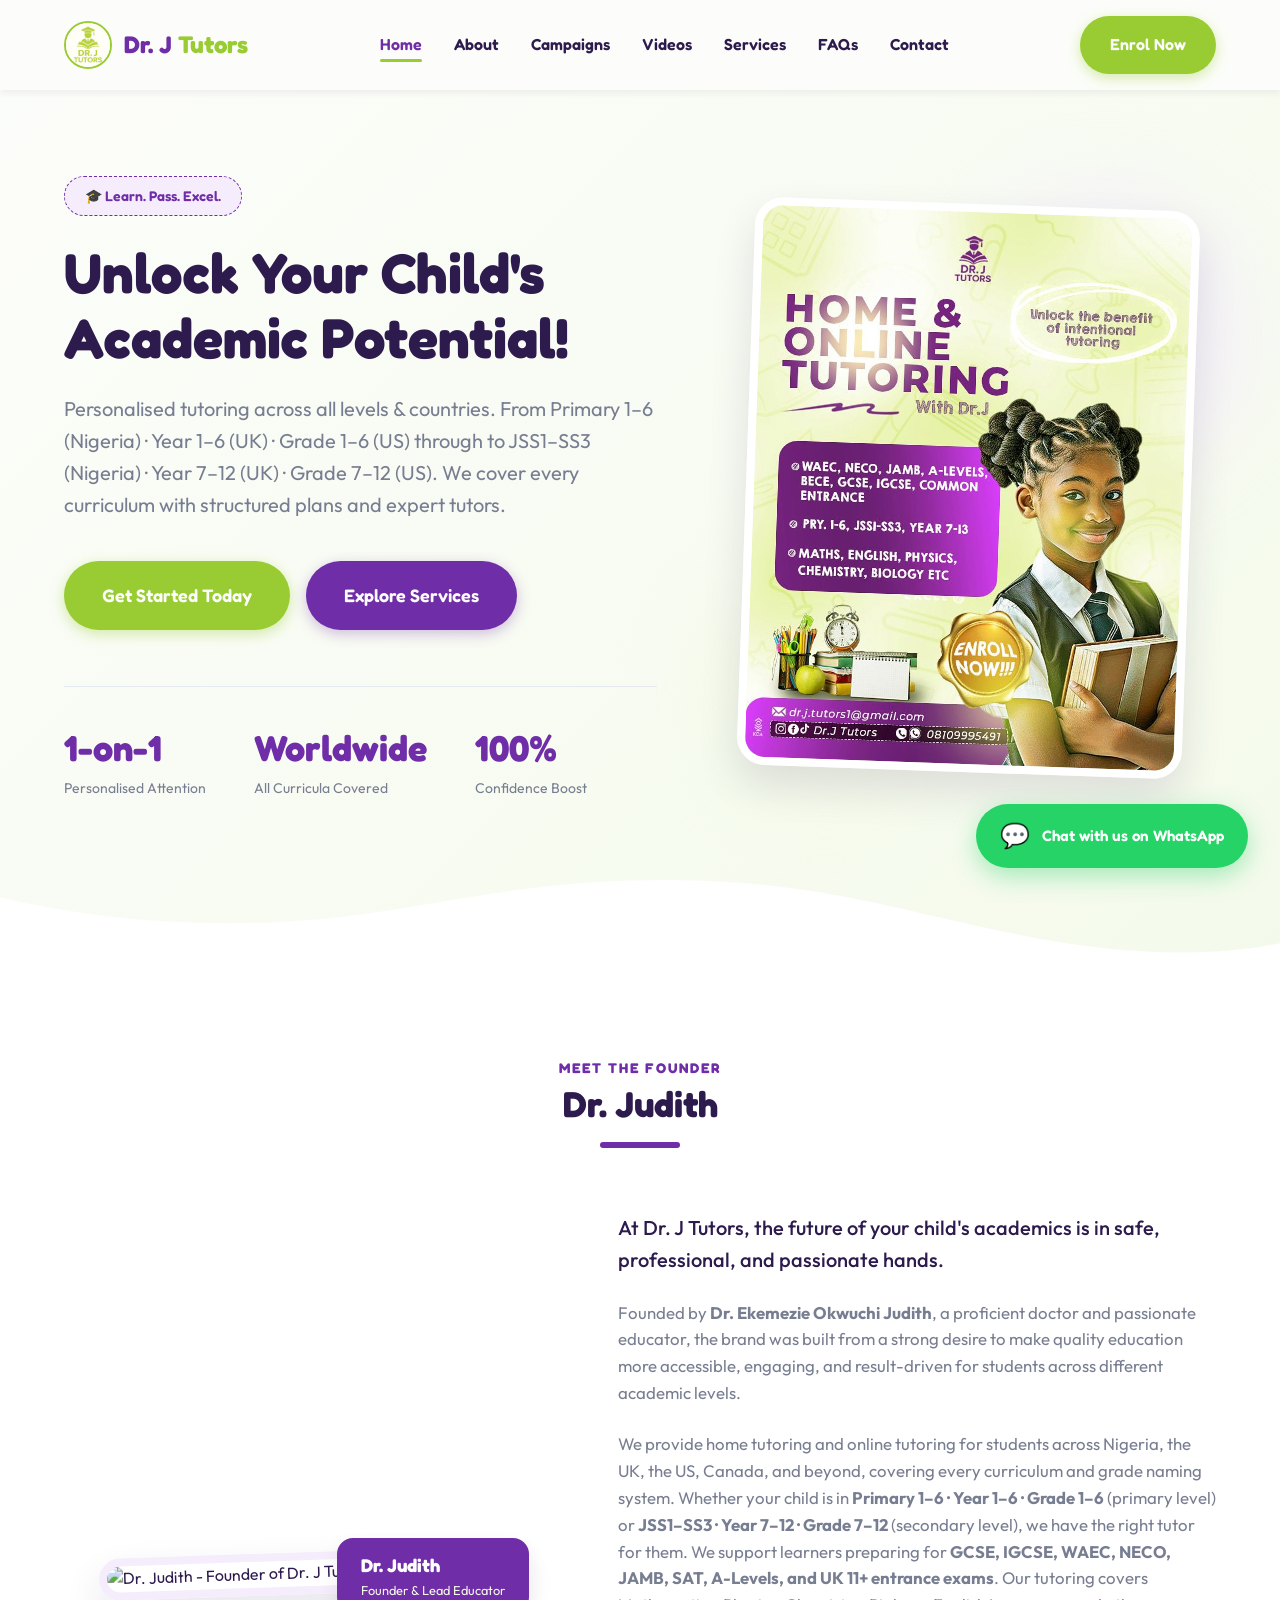
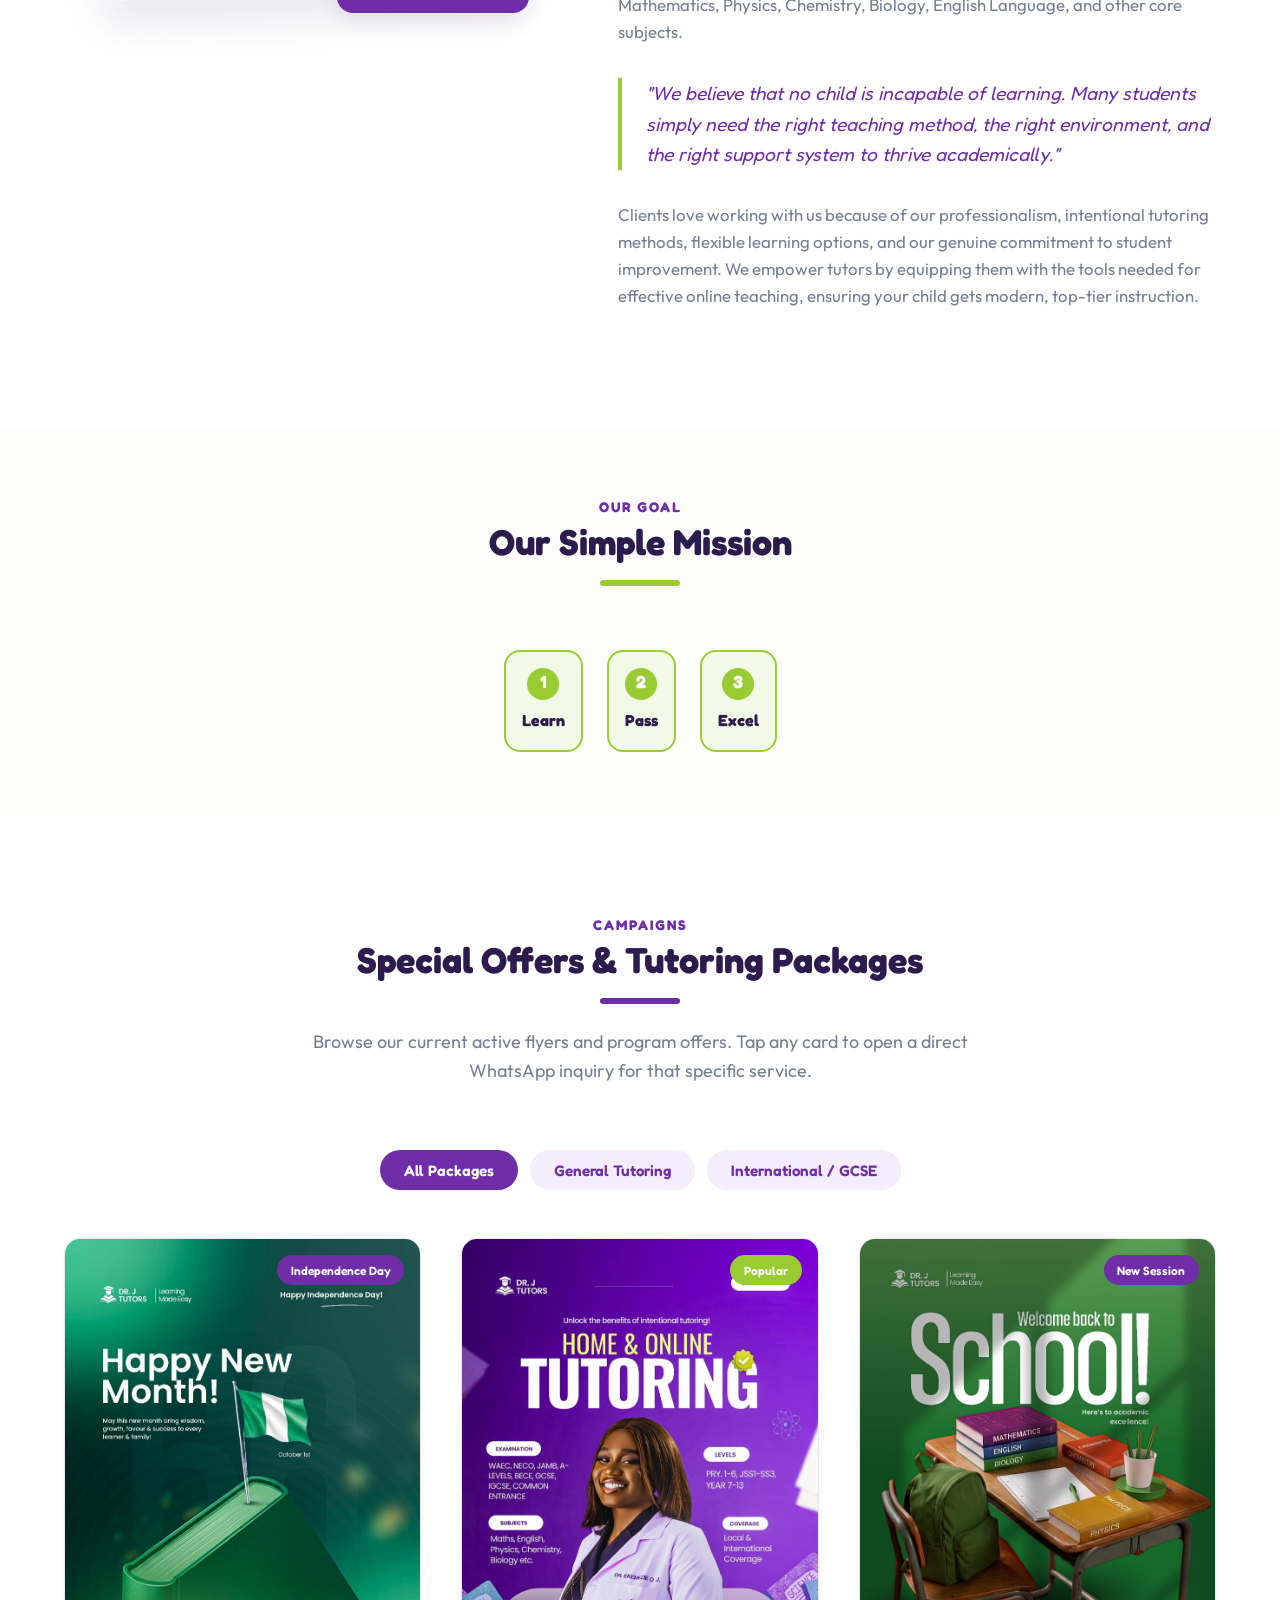
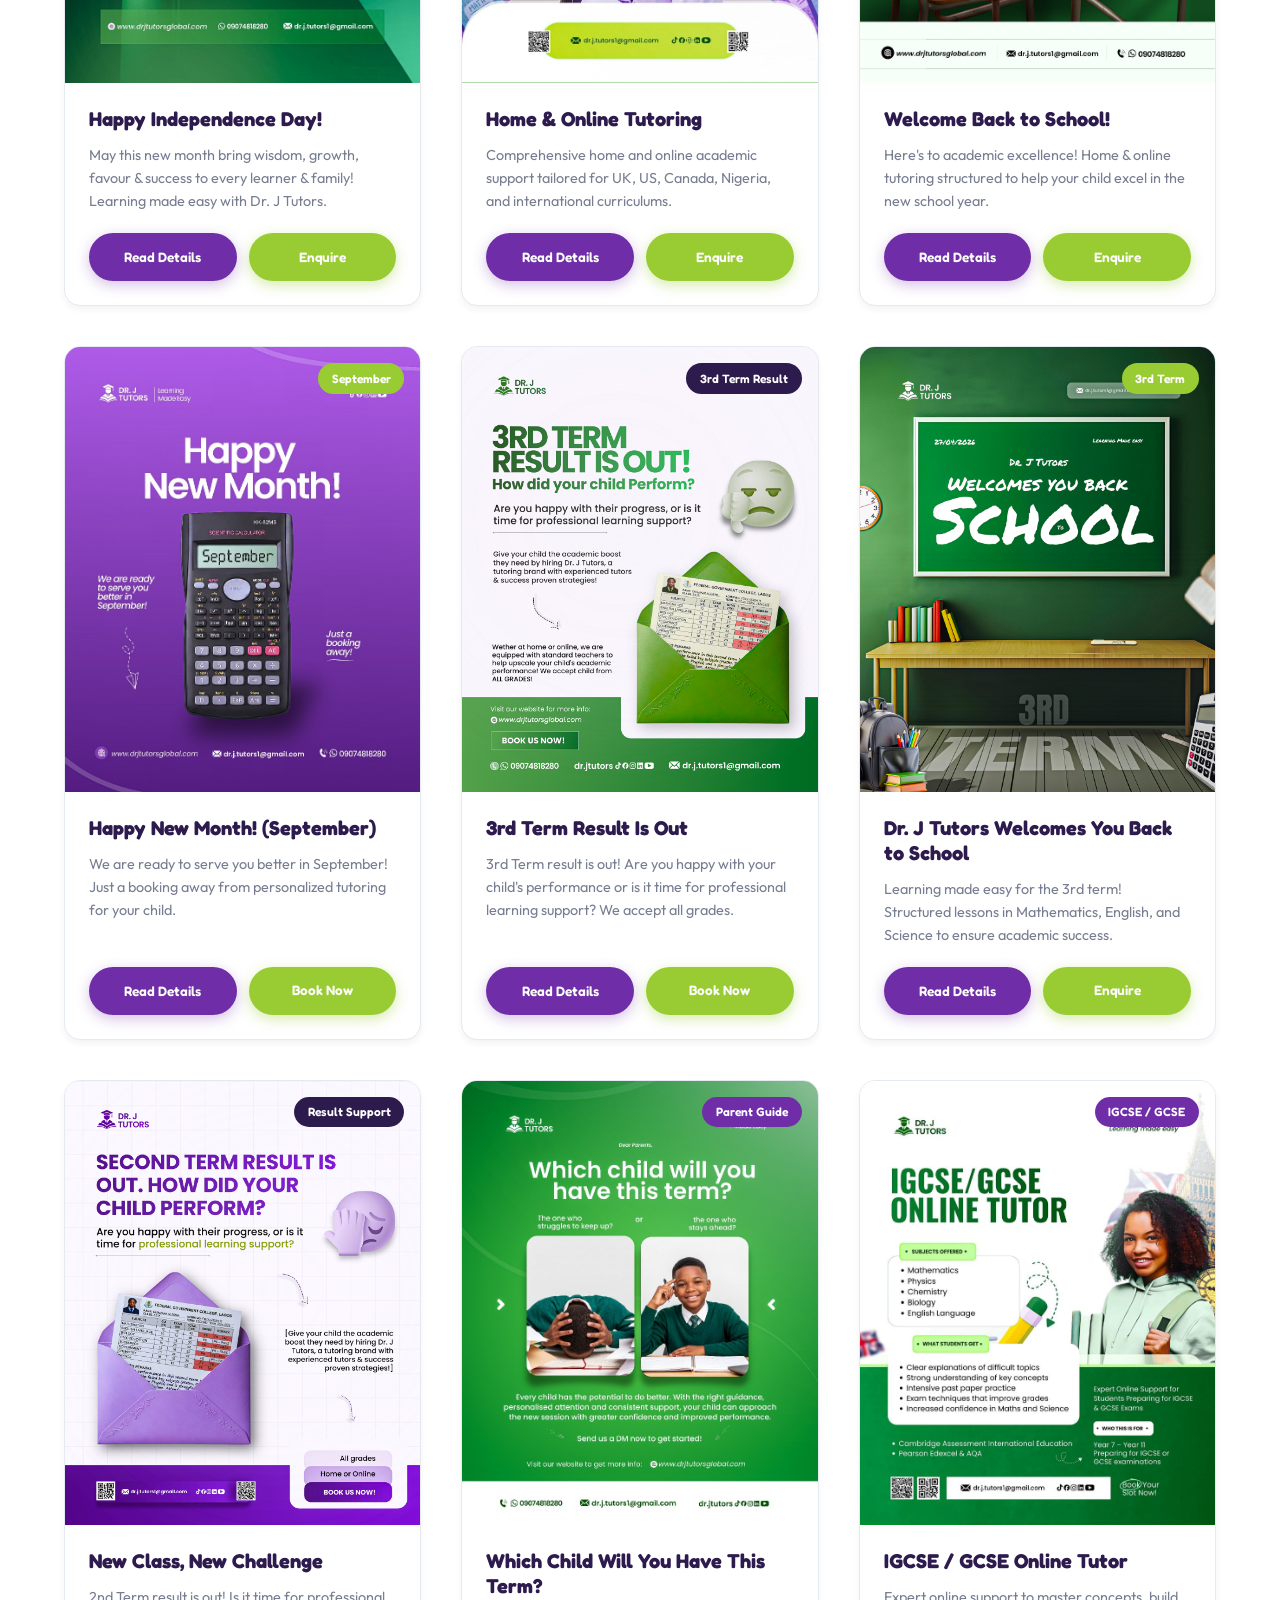
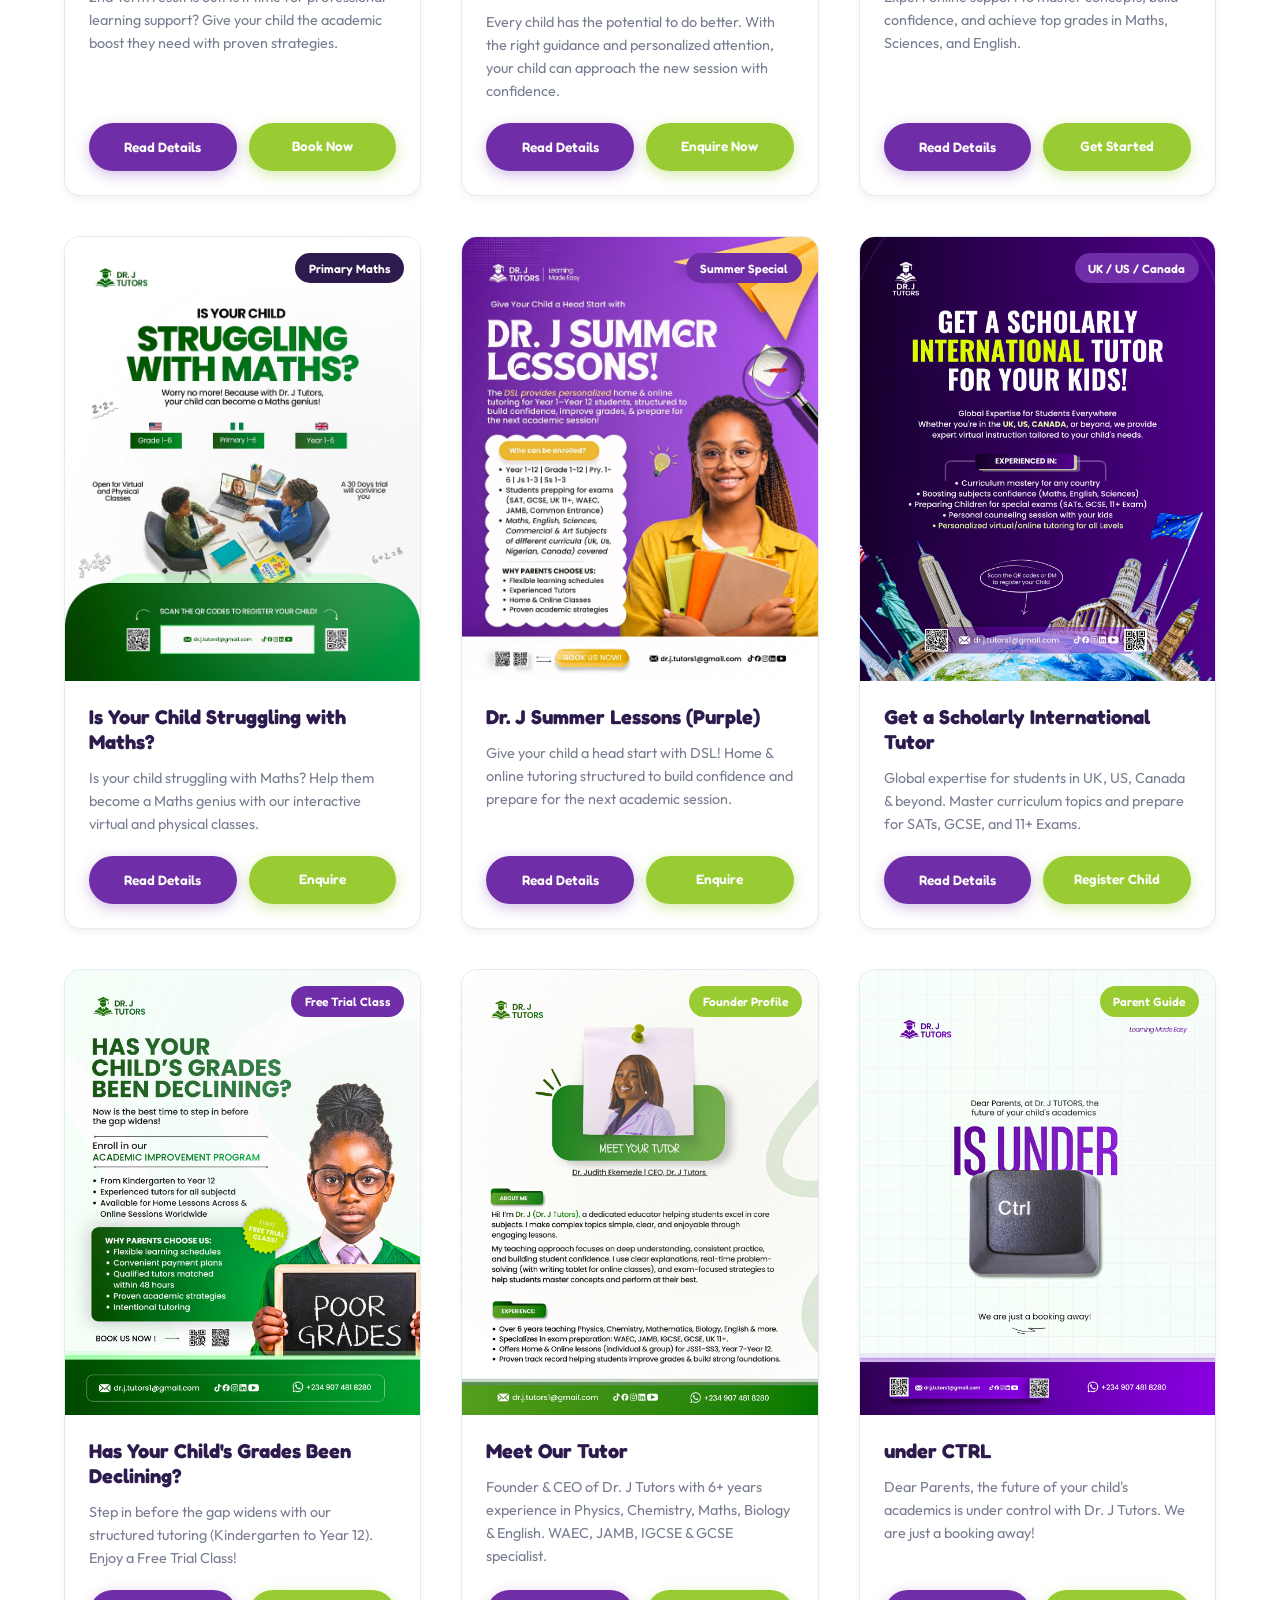
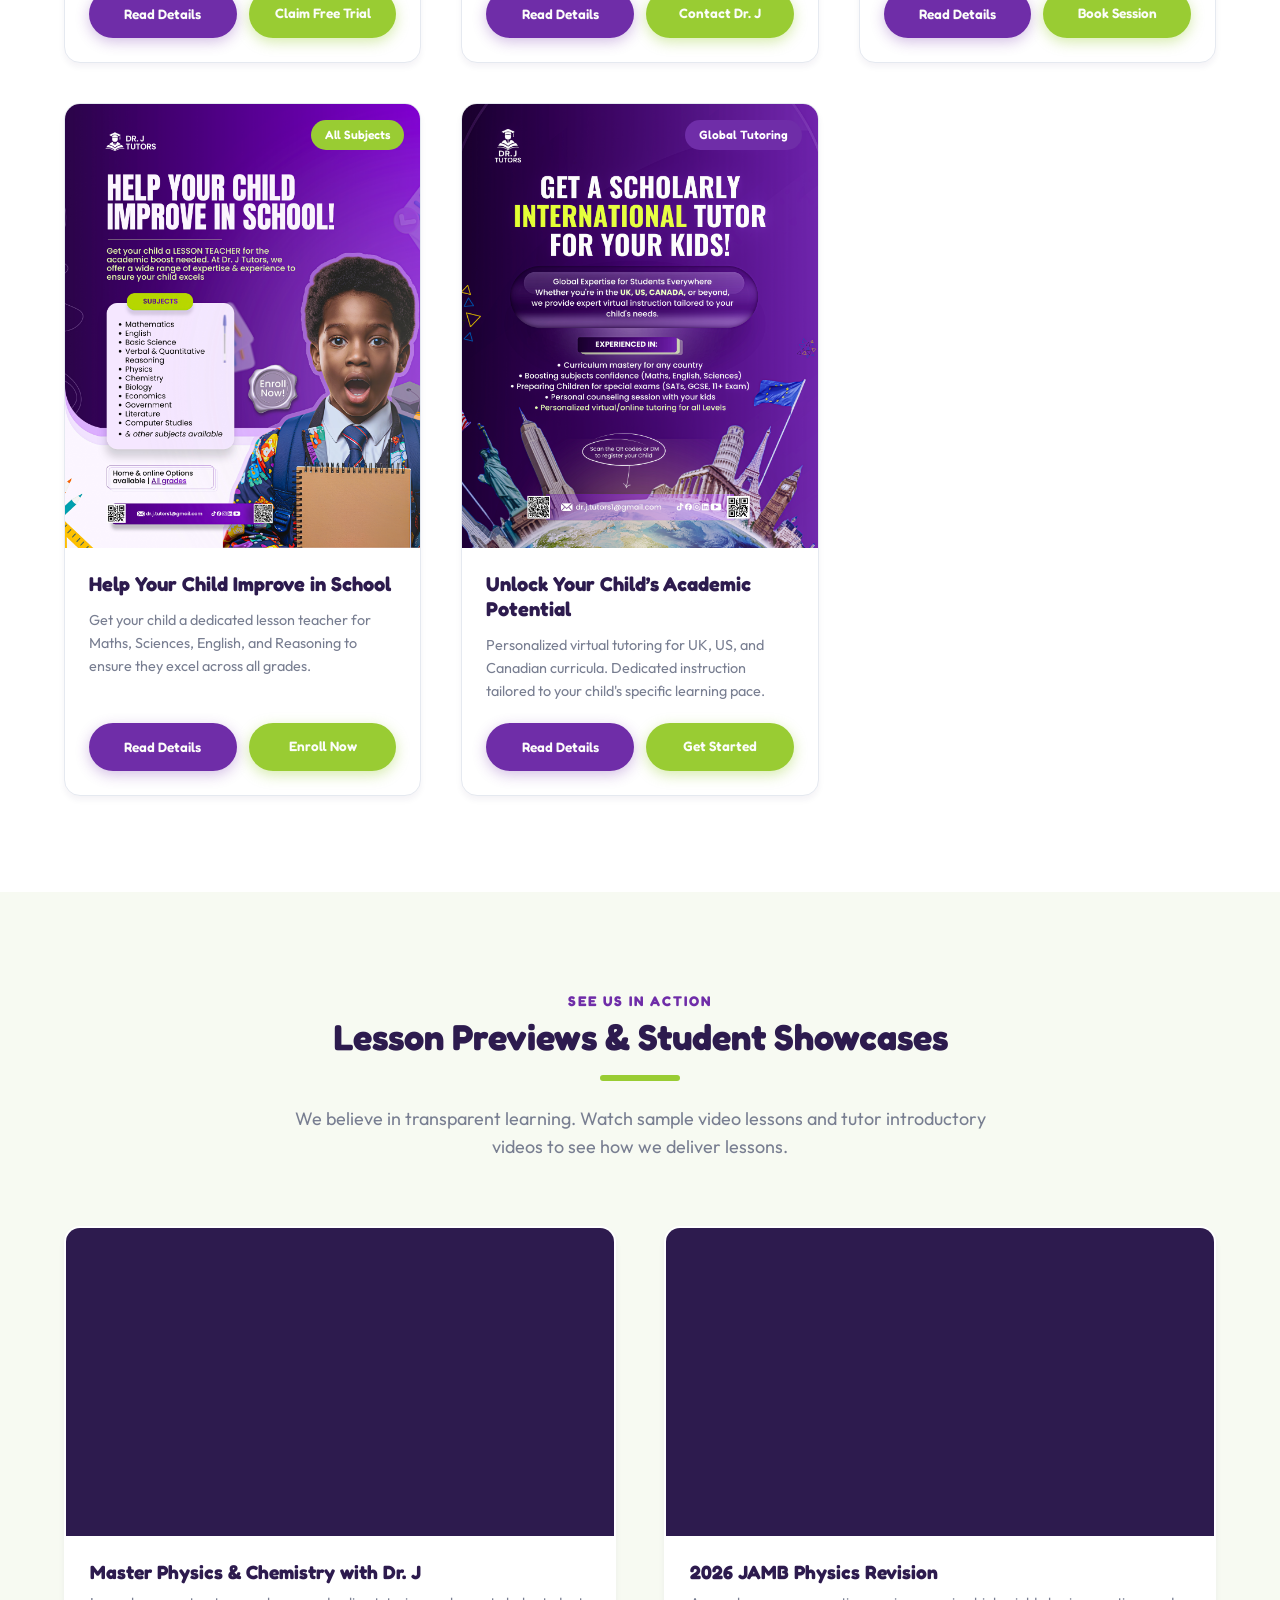
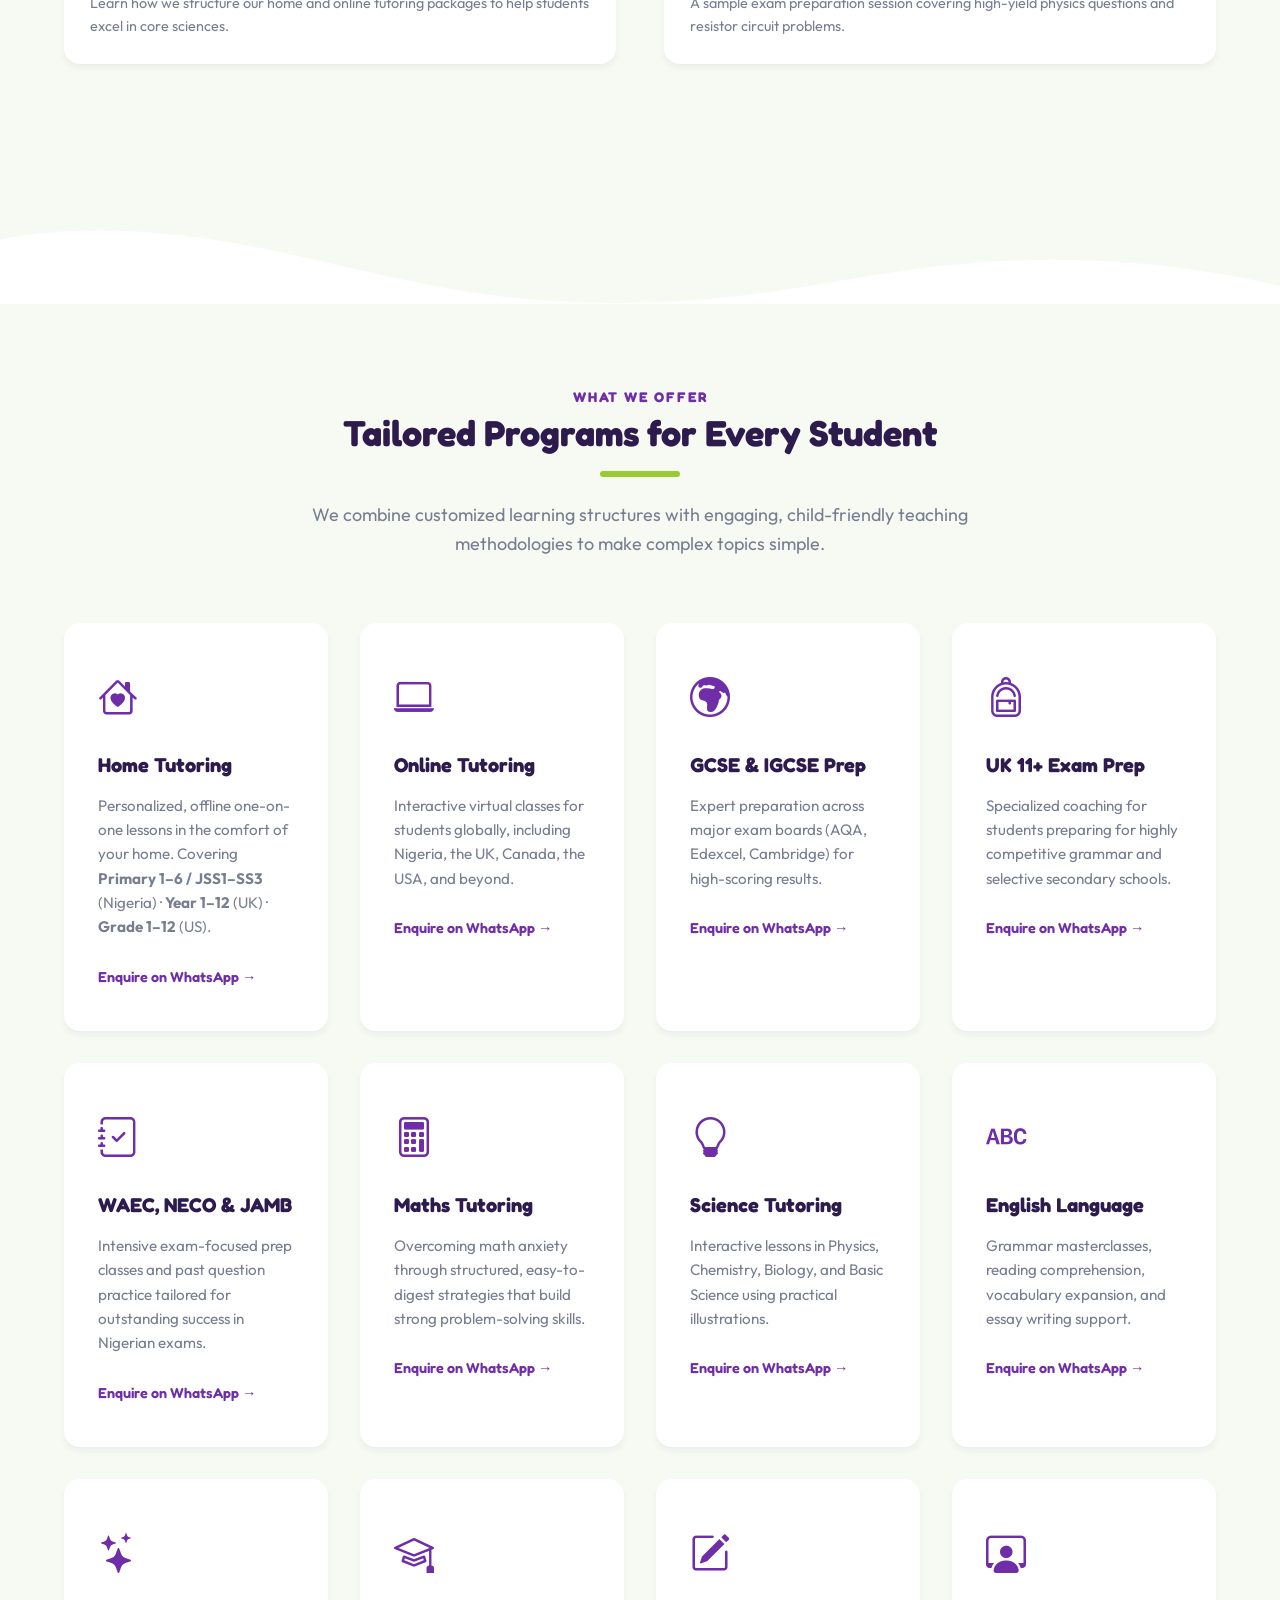
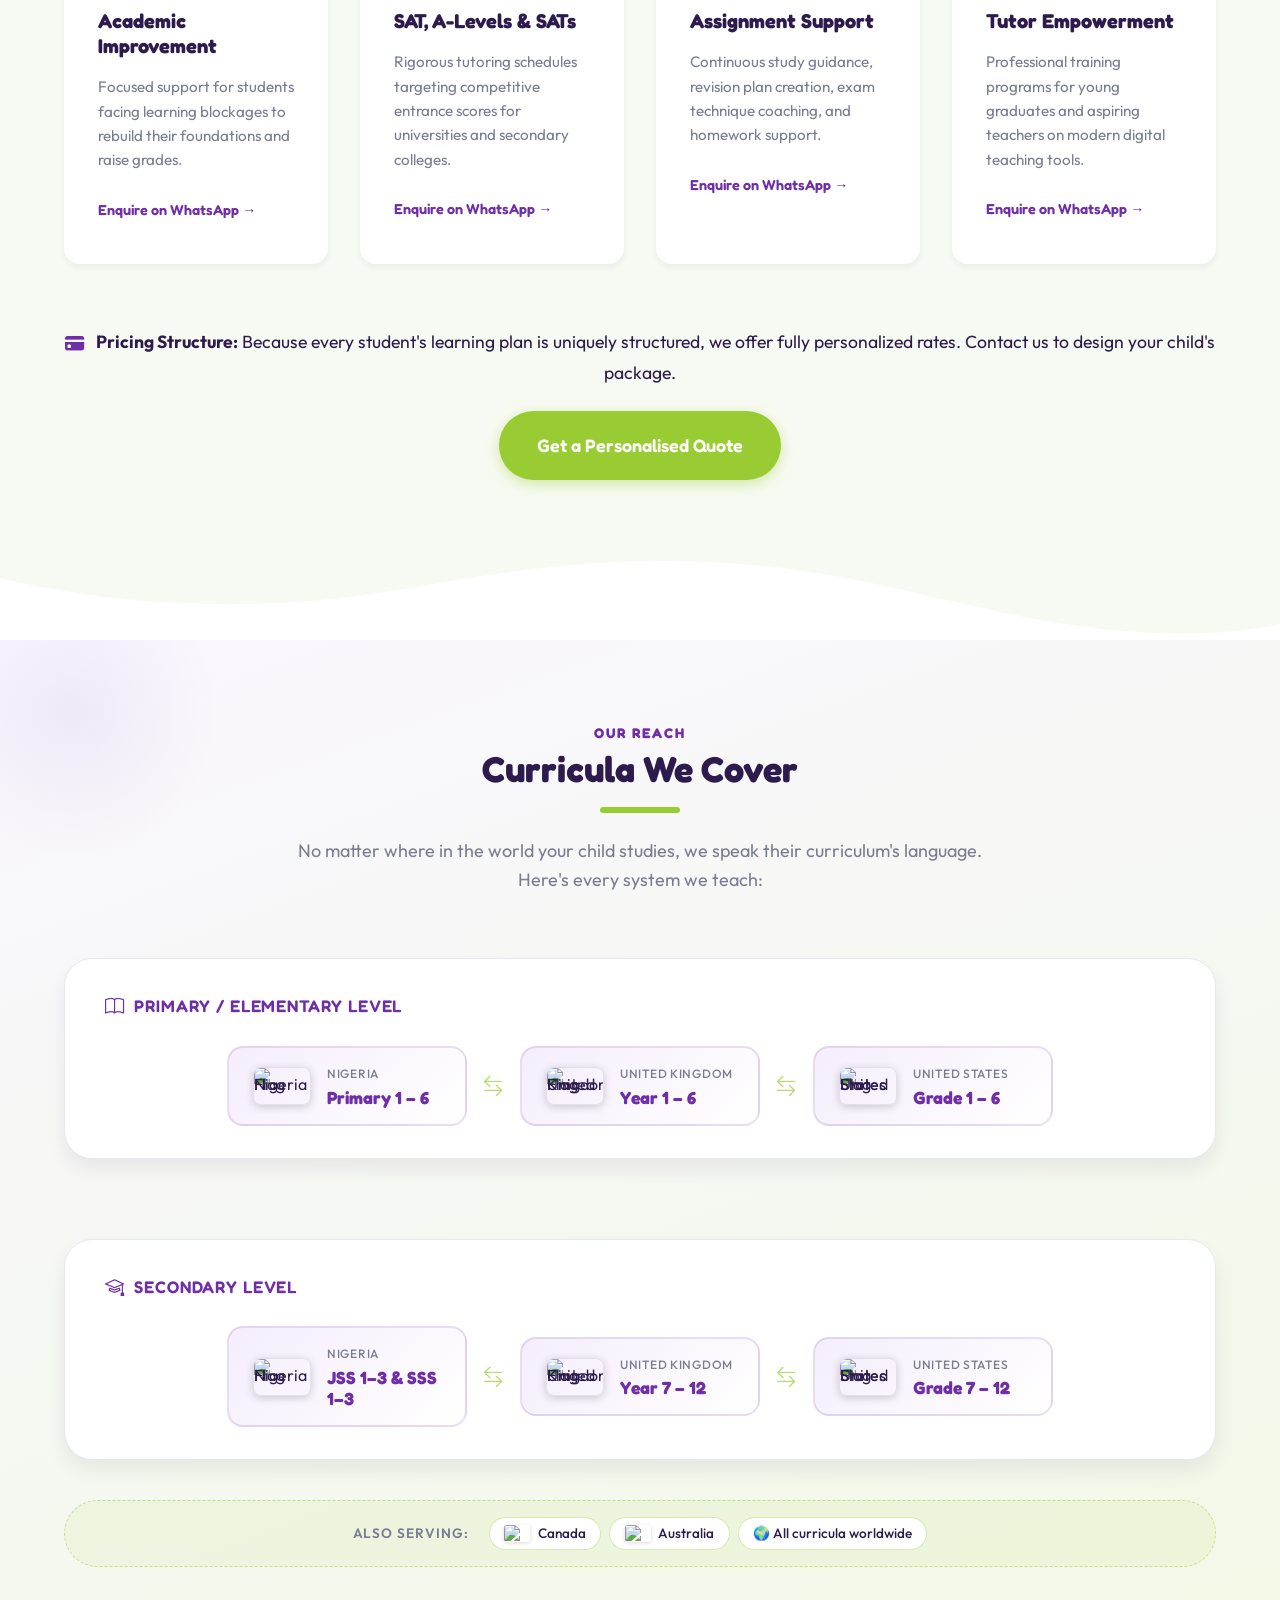
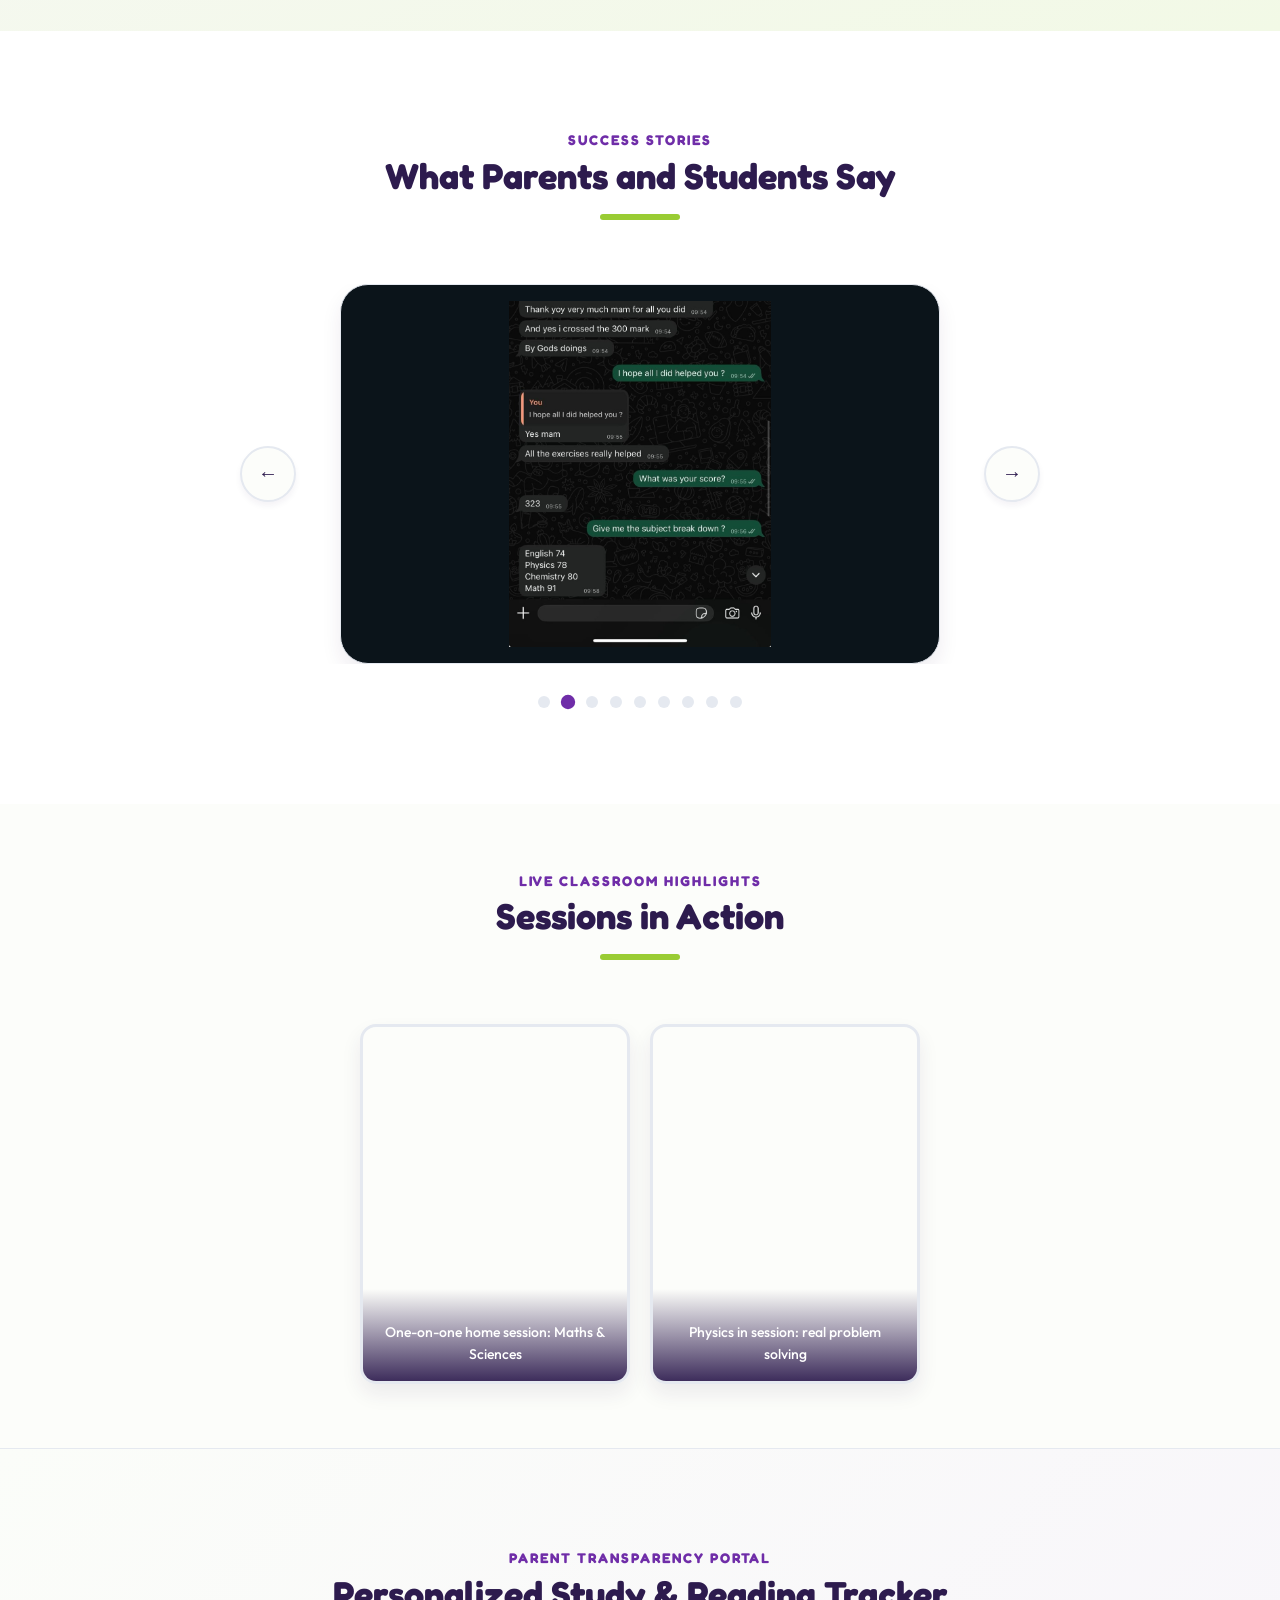
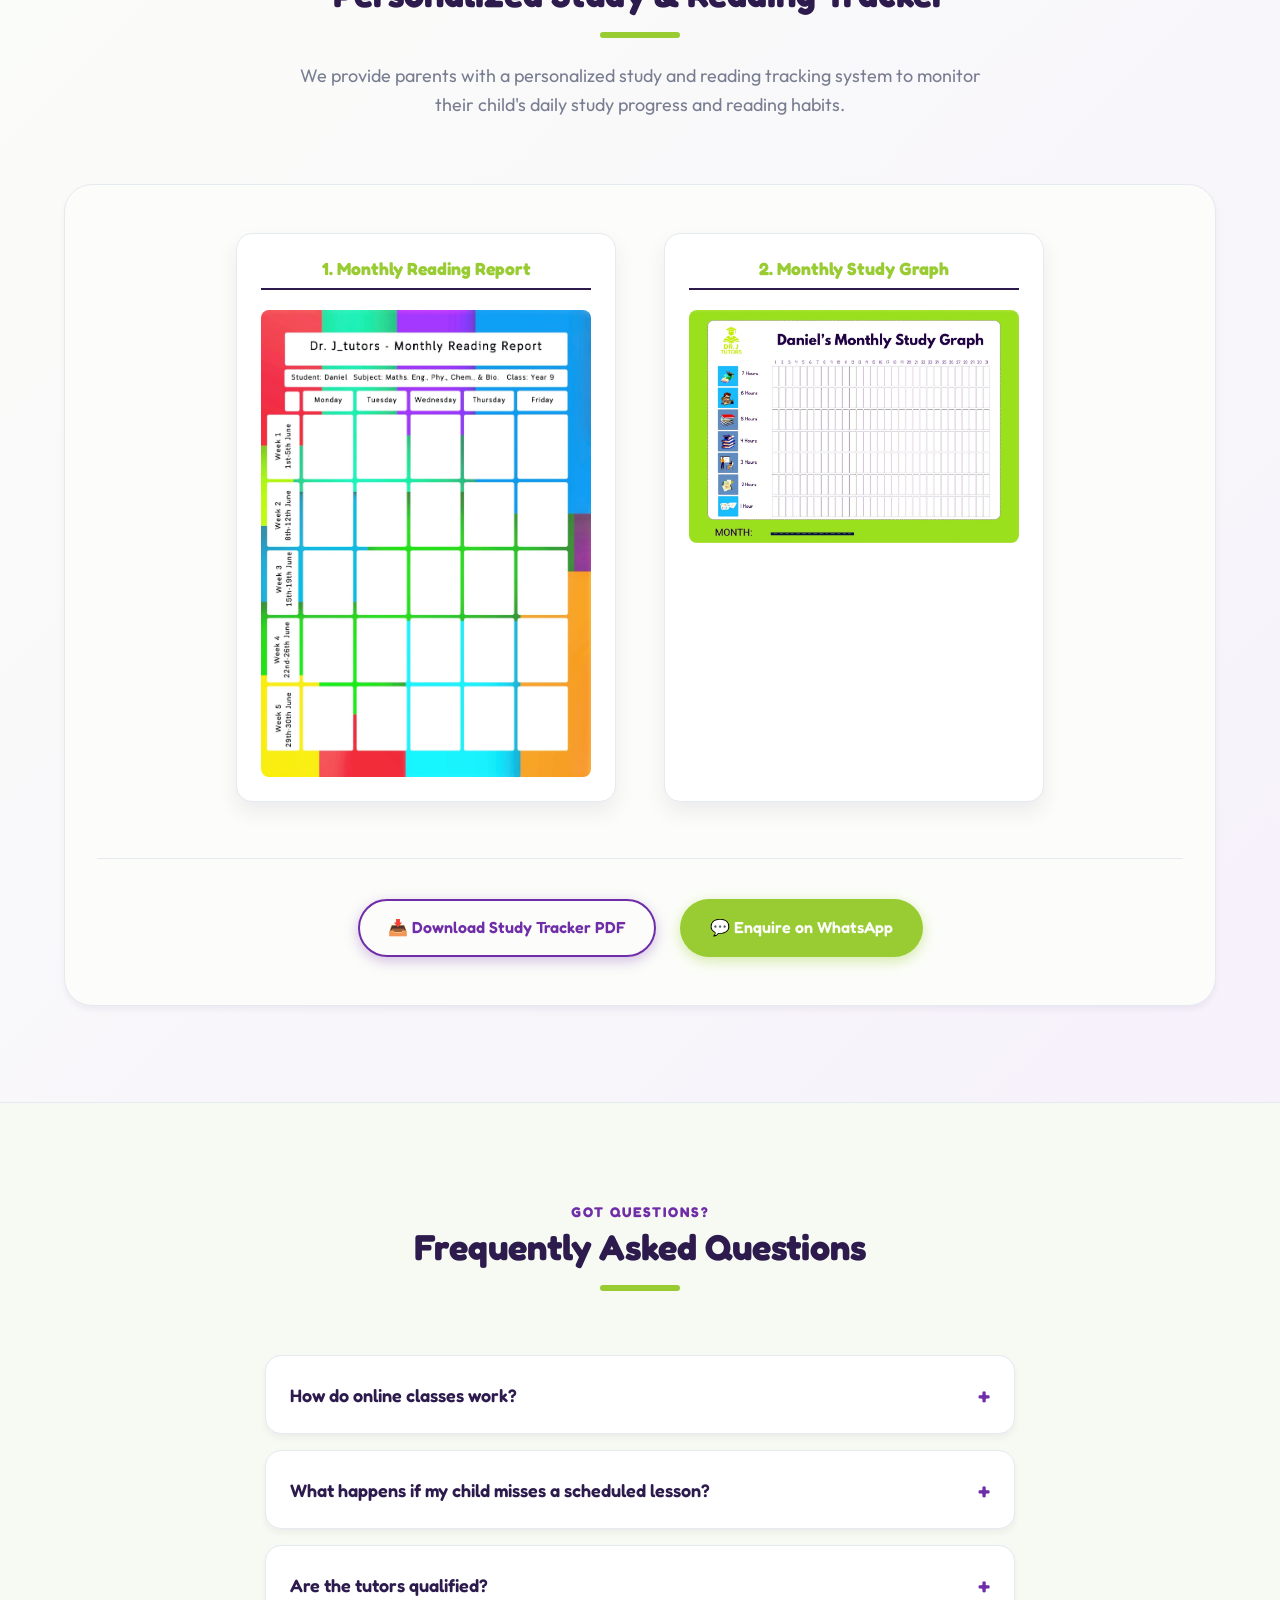
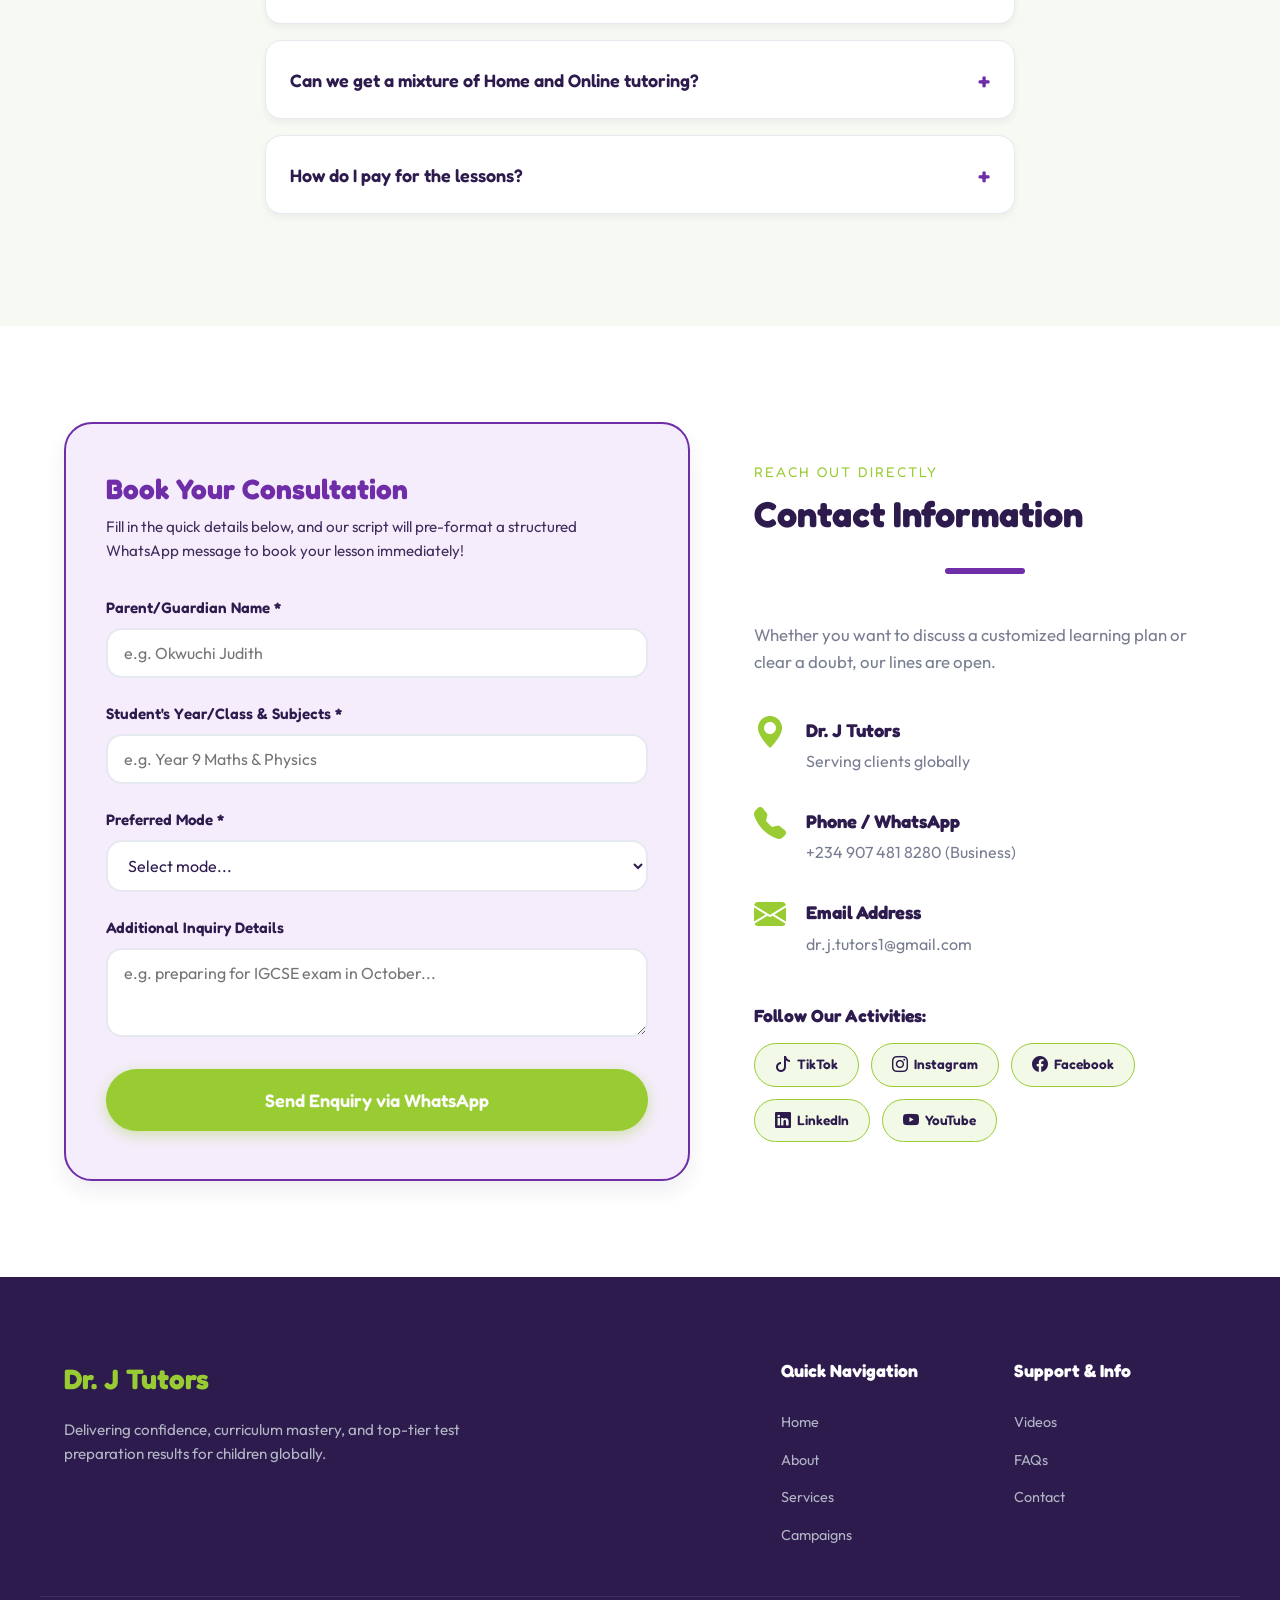
==== index.html @ 764acaea "Add Independence Day celebration flyer as first flyer" ====
<!DOCTYPE html>
<html lang="en">
<head>
    <meta charset="UTF-8">
    <meta name="viewport" content="width=device-width, initial-scale=1.0">
    
    <!-- Primary SEO Meta Tags -->
    <title>Dr. J Tutors | Personalized Home & Online Tutoring (K-12)</title>
    <meta name="description" content="Intentional tutoring: Primary 1–6 & JSS1–SS3 (Nigerian Curriculum) | Year 7–13 (International Curriculum). Preparing students for WAEC, NECO, JAMB, GCSE, IGCSE, SATs, and 11+ exams worldwide.">
    <meta name="keywords" content="Tutoring, Online Tutoring, Home Tutoring, GCSE Prep, IGCSE Prep, WAEC Prep, SAT Prep, 11+ Exams, Dr. J Tutors, Education, Lagos, UK, Canada, USA">
    <meta name="author" content="Dr. J Tutors">
    
    <!-- Open Graph / Facebook -->
    <meta property="og:type" content="website">
    <meta property="og:title" content="Dr. J Tutors | Personalized Home & Online Tutoring (K-12)">
    <meta property="og:description" content="Intentional teaching that boosts confidence and delivers measurable academic results. Serving students in Nigeria, UK, USA, Canada, and beyond.">
    <meta property="og:image" content="./logo.jpeg">
    <meta property="og:url" content="https://drjtutors.com">

    <!-- Twitter -->
    <meta property="twitter:card" content="summary_large_image">
    <meta property="twitter:title" content="Dr. J Tutors | Personalized Home & Online Tutoring (K-12)">
    <meta property="twitter:description" content="Intentional teaching that boosts confidence and delivers measurable academic results.">
    <meta property="twitter:image" content="./logo.jpeg">

    <!-- Fonts: Fredoka (Playful headings) & Outfit (Readable, modern body) -->
    <link rel="preconnect" href="https://fonts.googleapis.com">
    <link rel="preconnect" href="https://fonts.gstatic.com" crossorigin>
    <link href="https://fonts.googleapis.com/css2?family=Fredoka:wght@400;600;700&family=Outfit:wght@300;400;500;600;700&display=swap" rel="stylesheet">
    
    <!-- Bootstrap Icons CDN -->
    <link rel="stylesheet" href="https://cdn.jsdelivr.net/npm/bootstrap-icons@1.11.3/font/bootstrap-icons.min.css">
    
    <!-- Stylesheet -->
    <link rel="stylesheet" href="style.css">
    
    <!-- Favicon -->
    <link rel="icon" type="image/jpeg" href="./logo.jpeg">

    <!-- TikTok Pixel Code Start -->
    <script>
    !function (w, d, t) {
      w.TiktokAnalyticsObject=t;var ttq=w[t]=w[t]||[];ttq.methods=["page","track","identify","instances","debug","on","off","once","ready","alias","group","enableCookie","disableCookie","holdConsent","revokeConsent","grantConsent"],ttq.setAndDefer=function(t,e){t[e]=function(){t.push([e].concat(Array.prototype.slice.call(arguments,0)))}};for(var i=0;i<ttq.methods.length;i++)ttq.setAndDefer(ttq,ttq.methods[i]);ttq.instance=function(t){for(
      var e=ttq._i[t]||[],n=0;n<ttq.methods.length;n++)ttq.setAndDefer(e,ttq.methods[n]);return e},ttq.load=function(e,n){var r="https://analytics.tiktok.com/i18n/pixel/events.js",o=n&&n.partner;ttq._i=ttq._i||{},ttq._i[e]=[],ttq._i[e]._u=r,ttq._t=ttq._t||{},ttq._t[e]=+new Date,ttq._o=ttq._o||{},ttq._o[e]=n||{};n=document.createElement("script")
      ;n.type="text/javascript",n.async=!0,n.src=r+"?sdkid="+e+"&lib="+t;e=document.getElementsByTagName("script")[0];e.parentNode.insertBefore(n,e)};
      ttq.load('DAE0HU3C77UDHLL3I35G');
      ttq.page();
    }(window, document, 'ttq');
    </script>
    <!-- TikTok Pixel Code End -->
</head>
<body>

    <!-- Header Navigation -->
    <header class="site-header">
        <div class="container header-container">
            <a href="#home" class="logo-link" aria-label="Dr. J Tutors Home">
                <img src="./logo.jpeg" alt="Dr. J Tutors Logo" class="logo-img">
                <span class="logo-text">Dr. J <span class="text-accent">Tutors</span></span>
            </a>
            
            <nav class="nav-menu" id="navMenu">
                <ul class="nav-list">
                    <li><a href="#home" class="nav-link active">Home</a></li>
                    <li><a href="#about" class="nav-link">About</a></li>
                    <li><a href="#offers" class="nav-link">Campaigns</a></li>
                    <li><a href="#videos" class="nav-link">Videos</a></li>
                    <li><a href="#services" class="nav-link">Services</a></li>
                    <li><a href="#faqs" class="nav-link">FAQs</a></li>
                    <li><a href="#contact" class="nav-link">Contact</a></li>
                </ul>
            </nav>

            <div class="header-actions">
                <a href="https://wa.me/2349074818280?text=Hi%20Dr.%20J%20Tutors%2C%20I%20found%20your%20website%20and%20I%27m%20interested%20in%20your%20tutoring%20services.%20I%20would%20like%20to%20make%20enquiries%20about%20lessons%20for%20myself%2Fmy%20child.%20Please%20share%20more%20information.%20Thank%20you." 
                   class="btn btn-primary nav-cta-btn" 
                   target="_blank" 
                   rel="noopener noreferrer">
                    Enrol Now
                </a>
                <button class="hamburger-menu" id="hamburgerBtn" aria-label="Toggle menu" aria-expanded="false">
                    <span class="bar"></span>
                    <span class="bar"></span>
                    <span class="bar"></span>
                </button>
            </div>
        </div>
    </header>

    <main>
        <!-- Hero Section -->
        <section id="home" class="hero-section">
            <div class="container hero-container">
                <div class="hero-content">
                    <div class="badge-tag">🎓 Learn. Pass. Excel.</div>
                    <h1>Unlock Your Child's Academic Potential!</h1>
                    <p class="hero-subtitle">
                        Personalised tutoring across all levels &amp; countries. From Primary 1–6 (Nigeria) · Year 1–6 (UK) · Grade 1–6 (US) through to JSS1–SS3 (Nigeria) · Year 7–12 (UK) · Grade 7–12 (US). We cover every curriculum with structured plans and expert tutors.
                    </p>
                    <div class="hero-actions-group">
                        <a href="#contact" class="btn btn-primary btn-large">Get Started Today</a>
                        <a href="#services" class="btn btn-secondary btn-large">Explore Services</a>
                    </div>
                    <div class="hero-stats">
                        <div class="stat-item">
                            <span class="stat-number">1-on-1</span>
                            <span class="stat-label">Personalised Attention</span>
                        </div>
                        <div class="stat-item">
                             <span class="stat-number">Worldwide</span>
                             <span class="stat-label">All Curricula Covered</span>
                        </div>
                        <div class="stat-item">
                            <span class="stat-number">100%</span>
                            <span class="stat-label">Confidence Boost</span>
                        </div>
                    </div>
                </div>
                <div class="hero-visual">
                    <div class="artwork-wrapper">
                        <!-- Colorful playful backdrop frames -->
                        <div class="blob-bg blob-purple"></div>
                        <div class="blob-bg blob-lemon"></div>
                        <img src="./WhatsApp Image 2026-06-30 at 20.05.15.jpeg" alt="Dr. J Tutors Promotional Banner" class="hero-promo-img">
                    </div>
                </div>
            </div>
            
            <!-- Playful wavy SVG divider -->
            <div class="wave-divider">
                <svg data-name="Layer 1" xmlns="http://www.w3.org/2000/svg" viewBox="0 0 1200 120" preserveAspectRatio="none">
                    <path d="M985.66,92.83C906.67,72,823.78,31,743.84,14.19c-82.26-17.34-168.06-16.33-250.45.39-57.84,11.73-114,31.07-172,41.86A600.21,600.21,0,0,1,0,27.35V120H1200V95.8C1132.19,118.92,1055.71,111.31,985.66,92.83Z" class="shape-fill"></path>
                </svg>
            </div>
        </section>

        <!-- 2. About Section: Meet The Founder -->
        <section id="about" class="about-section">
            <div class="container">
                <div class="section-title-wrapper text-center">
                    <span class="subtitle">Meet The Founder</span>
                    <h2>Dr. Judith</h2>
                    <div class="title-underline"></div>
                </div>

                <div class="about-grid">
                    <div class="about-visual">
                        <div class="portrait-card">
                            <img src="./Dr-Judith.jpeg" alt="Dr. Judith - Founder of Dr. J Tutors" class="portrait-img">
                            <div class="portrait-badge">
                                <span class="badge-title">Dr. Judith</span>
                                <span class="badge-subtitle">Founder & Lead Educator</span>
                            </div>
                        </div>
                    </div>
                    <div class="about-content">
                        <p class="lead-text">
                            At Dr. J Tutors, the future of your child's academics is in safe, professional, and passionate hands.
                        </p>
                        <p>
                            Founded by <strong>Dr. Ekemezie Okwuchi Judith</strong>, a proficient doctor and passionate educator, the brand was built from a strong desire to make quality education more accessible, engaging, and result-driven for students across different academic levels. 
                        </p>
                        <p>
                            We provide home tutoring and online tutoring for students across Nigeria, the UK, the US, Canada, and beyond, covering every curriculum and grade naming system. Whether your child is in <strong>Primary 1–6 · Year 1–6 · Grade 1–6</strong> (primary level) or <strong>JSS1–SS3 · Year 7–12 · Grade 7–12</strong> (secondary level), we have the right tutor for them. We support learners preparing for <strong>GCSE, IGCSE, WAEC, NECO, JAMB, SAT, A-Levels, and UK 11+ entrance exams</strong>. Our tutoring covers Mathematics, Physics, Chemistry, Biology, English Language, and other core subjects.
                        </p>
                        <blockquote class="about-quote">
                            "We believe that no child is incapable of learning. Many students simply need the right teaching method, the right environment, and the right support system to thrive academically."
                        </blockquote>
                        <p>
                            Clients love working with us because of our professionalism, intentional tutoring methods, flexible learning options, and our genuine commitment to student improvement. We empower tutors by equipping them with the tools needed for effective online teaching, ensuring your child gets modern, top-tier instruction.
                        </p>
                    </div>
                </div>
            </div>
        </section>

        <!-- 3. Our Simple Mission Section -->
        <section id="mission" class="mission-section" style="padding: 4rem 0; background: var(--white); text-align: center;">
            <div class="container">
                <div class="section-title-wrapper text-center">
                    <span class="subtitle">Our Goal</span>
                    <h2>Our Simple Mission</h2>
                    <div class="title-underline accent"></div>
                </div>
                <div class="mission-steps" style="display: flex; justify-content: center; gap: 1.5rem; flex-wrap: wrap; margin-top: 2rem;">
                    <div class="step-card open-flyer-modal" data-flyer="learn" role="button" tabindex="0" aria-label="Learn details"><span class="step-num">1</span> <strong>Learn</strong></div>
                    <div class="step-card open-flyer-modal" data-flyer="pass" role="button" tabindex="0" aria-label="Pass details"><span class="step-num">2</span> <strong>Pass</strong></div>
                    <div class="step-card open-flyer-modal" data-flyer="excel" role="button" tabindex="0" aria-label="Excel details"><span class="step-num">3</span> <strong>Excel</strong></div>
                </div>
            </div>
        </section>

        <!-- 4. Campaigns / Special Offers & Flyers Section -->
        <section id="offers" class="offers-section">
            <div class="container">
                <div class="section-title-wrapper text-center">
                    <span class="subtitle">Campaigns</span>
                    <h2>Special Offers &amp; Tutoring Packages</h2>
                    <div class="title-underline"></div>
                    <p class="section-description">Browse our current active flyers and program offers. Tap any card to open a direct WhatsApp inquiry for that specific service.</p>
                </div>

                <!-- Interactive Filters -->
                <div class="gallery-filters" id="galleryFilters">
                    <button class="filter-btn active" data-filter="all">All Packages</button>
                    <button class="filter-btn" data-filter="general">General Tutoring</button>
                    <button class="filter-btn" data-filter="intl">International / GCSE</button>
                </div>

                <!-- Flyers Grid -->
                <div class="flyers-grid">
                    <!-- 1. Happy Independence Day / New Month -->
                    <div class="flyer-card" data-category="general">
                        <div class="flyer-img-container">
                            <img src="./flyer-independence-day.jpg" alt="Happy Independence Day Flyer" class="flyer-img">
                            <span class="flyer-badge accent">Independence Day</span>
                            <div class="flyer-hover-overlay">
                                <button class="btn btn-primary open-flyer-modal" data-flyer="independence">Quick View</button>
                            </div>
                        </div>
                        <div class="flyer-content">
                            <h3>Happy Independence Day!</h3>
                            <p class="flyer-details">May this new month bring wisdom, growth, favour &amp; success to every learner &amp; family! Learning made easy with Dr. J Tutors.</p>
                            <div class="flyer-buttons-group">
                                <button class="btn btn-secondary btn-sm open-flyer-modal" data-flyer="independence">Read Details</button>
                                <a href="https://wa.me/2349074818280?text=Hi%20Dr.%20J%20Tutors%2C%20Happy%20Independence%20Day!%20I%27m%20interested%20in%20booking%20tutoring%20sessions%20for%20my%20child." 
                                   class="btn btn-primary btn-sm" target="_blank" rel="noopener noreferrer">Enquire</a>
                            </div>
                        </div>
                    </div>

                    <!-- 2. Home & Online Tutoring -->
                    <div class="flyer-card" data-category="general">
                        <div class="flyer-img-container">
                            <img src="./flyer-general.png" alt="Home & Online Tutoring Flyer" class="flyer-img">
                            <span class="flyer-badge">Popular</span>
                            <div class="flyer-hover-overlay">
                                <button class="btn btn-primary open-flyer-modal" data-flyer="general">Quick View</button>
                            </div>
                        </div>
                        <div class="flyer-content">
                            <h3>Home &amp; Online Tutoring</h3>
                            <p class="flyer-details">Comprehensive home and online academic support tailored for UK, US, Canada, Nigeria, and international curriculums.</p>
                            <div class="flyer-buttons-group">
                                <button class="btn btn-secondary btn-sm open-flyer-modal" data-flyer="general">Read Details</button>
                                <a href="https://wa.me/2349074818280?text=Hi%20Dr.%20J%20Tutors%2C%20I%27m%20interested%20in%20booking%20a%20session%20for%20the%20Home%20%26%20Online%20Tutoring%20Package." 
                                   class="btn btn-primary btn-sm" target="_blank" rel="noopener noreferrer">Enquire</a>
                            </div>
                        </div>
                    </div>

                    <!-- 2. Welcome Back to School -->
                    <div class="flyer-card" data-category="general intl">
                        <div class="flyer-img-container">
                            <img src="./flyer-back-to-school.jpg" alt="Welcome Back to School Flyer" class="flyer-img">
                            <span class="flyer-badge accent">New Session</span>
                            <div class="flyer-hover-overlay">
                                <button class="btn btn-primary open-flyer-modal" data-flyer="school">Quick View</button>
                            </div>
                        </div>
                        <div class="flyer-content">
                            <h3>Welcome Back to School!</h3>
                            <p class="flyer-details">Here's to academic excellence! Home &amp; online tutoring structured to help your child excel in the new school year.</p>
                            <div class="flyer-buttons-group">
                                <button class="btn btn-secondary btn-sm open-flyer-modal" data-flyer="school">Read Details</button>
                                <a href="https://wa.me/2349074818280?text=Hi%20Dr.%20J%20Tutors%2C%20I%27m%20interested%20in%20the%20Welcome%20Back%20to%20School%20tutoring%20package." 
                                   class="btn btn-primary btn-sm" target="_blank" rel="noopener noreferrer">Enquire</a>
                            </div>
                        </div>
                    </div>

                    <!-- 3. Happy New Month (September) -->
                    <div class="flyer-card" data-category="general">
                        <div class="flyer-img-container">
                            <img src="./flyer-september.jpg" alt="Happy New Month September Flyer" class="flyer-img">
                            <span class="flyer-badge">September</span>
                            <div class="flyer-hover-overlay">
                                <button class="btn btn-primary open-flyer-modal" data-flyer="september">Quick View</button>
                            </div>
                        </div>
                        <div class="flyer-content">
                            <h3>Happy New Month! (September)</h3>
                            <p class="flyer-details">We are ready to serve you better in September! Just a booking away from personalized tutoring for your child.</p>
                            <div class="flyer-buttons-group">
                                <button class="btn btn-secondary btn-sm open-flyer-modal" data-flyer="september">Read Details</button>
                                <a href="https://wa.me/2349074818280?text=Hi%20Dr.%20J%20Tutors%2C%20I%27m%20interested%20in%20booking%20tutoring%20sessions%20for%20September." 
                                   class="btn btn-primary btn-sm" target="_blank" rel="noopener noreferrer">Book Now</a>
                            </div>
                        </div>
                    </div>

                    <!-- 4. 3rd Term Result Support -->
                    <div class="flyer-card" data-category="general">
                        <div class="flyer-img-container">
                            <img src="./flyer-3rd-term-results.jpg" alt="3rd Term Result Support Flyer" class="flyer-img">
                            <span class="flyer-badge warning">3rd Term Result</span>
                            <div class="flyer-hover-overlay">
                                <button class="btn btn-primary open-flyer-modal" data-flyer="term3_result">Quick View</button>
                            </div>
                        </div>
                        <div class="flyer-content">
                            <h3>3rd Term Result Is Out</h3>
                            <p class="flyer-details">3rd Term result is out! Are you happy with your child's performance or is it time for professional learning support? We accept all grades.</p>
                            <div class="flyer-buttons-group">
                                <button class="btn btn-secondary btn-sm open-flyer-modal" data-flyer="term3_result">Read Details</button>
                                <a href="https://wa.me/2349074818280?text=Hi%20Dr.%20J%20Tutors%2C%20I%27m%20interested%20in%203rd%20Term%20result%20learning%20support%20for%20my%20child." 
                                   class="btn btn-primary btn-sm" target="_blank" rel="noopener noreferrer">Book Now</a>
                            </div>
                        </div>
                    </div>

                    <!-- 5. Dr. J Tutors Welcomes You Back to School -->
                    <div class="flyer-card" data-category="general">
                        <div class="flyer-img-container">
                            <img src="./flyer-welcome-3rd-term.jpg" alt="Welcome Back 3rd Term Flyer" class="flyer-img">
                            <span class="flyer-badge">3rd Term</span>
                            <div class="flyer-hover-overlay">
                                <button class="btn btn-primary open-flyer-modal" data-flyer="welcome_3rd_term">Quick View</button>
                            </div>
                        </div>
                        <div class="flyer-content">
                            <h3>Dr. J Tutors Welcomes You Back to School</h3>
                            <p class="flyer-details">Learning made easy for the 3rd term! Structured lessons in Mathematics, English, and Science to ensure academic success.</p>
                            <div class="flyer-buttons-group">
                                <button class="btn btn-secondary btn-sm open-flyer-modal" data-flyer="welcome_3rd_term">Read Details</button>
                                <a href="https://wa.me/2349074818280?text=Hi%20Dr.%20J%20Tutors%2C%20I%27m%20interested%20in%203rd%20Term%20tutoring%20lessons." 
                                   class="btn btn-primary btn-sm" target="_blank" rel="noopener noreferrer">Enquire</a>
                            </div>
                        </div>
                    </div>

                    <!-- 6. New Class, New Challenge / 2nd Term Result Support -->
                    <div class="flyer-card" data-category="general">
                        <div class="flyer-img-container">
                            <img src="./flyer-2nd-term-results.jpg" alt="2nd Term Result Support Flyer" class="flyer-img">
                            <span class="flyer-badge warning">Result Support</span>
                            <div class="flyer-hover-overlay">
                                <button class="btn btn-primary open-flyer-modal" data-flyer="term2_result">Quick View</button>
                            </div>
                        </div>
                        <div class="flyer-content">
                            <h3>New Class, New Challenge</h3>
                            <p class="flyer-details">2nd Term result is out! Is it time for professional learning support? Give your child the academic boost they need with proven strategies.</p>
                            <div class="flyer-buttons-group">
                                <button class="btn btn-secondary btn-sm open-flyer-modal" data-flyer="term2_result">Read Details</button>
                                <a href="https://wa.me/2349074818280?text=Hi%20Dr.%20J%20Tutors%2C%20I%27d%20like%20to%20book%20a%20consultation%20regarding%20my%20child%27s%202nd%20term%20results." 
                                   class="btn btn-primary btn-sm" target="_blank" rel="noopener noreferrer">Book Now</a>
                            </div>
                        </div>
                    </div>

                    <!-- 7. Which Child Will You Have This Term? -->
                    <div class="flyer-card" data-category="general intl">
                        <div class="flyer-img-container">
                            <img src="./flyer-which-child.jpg" alt="Which Child Will You Have This Term Flyer" class="flyer-img">
                            <span class="flyer-badge accent">Parent Guide</span>
                            <div class="flyer-hover-overlay">
                                <button class="btn btn-primary open-flyer-modal" data-flyer="which_child">Quick View</button>
                            </div>
                        </div>
                        <div class="flyer-content">
                            <h3>Which Child Will You Have This Term?</h3>
                            <p class="flyer-details">Every child has the potential to do better. With the right guidance and personalized attention, your child can approach the new session with confidence.</p>
                            <div class="flyer-buttons-group">
                                <button class="btn btn-secondary btn-sm open-flyer-modal" data-flyer="which_child">Read Details</button>
                                <a href="https://wa.me/2349074818280?text=Hi%20Dr.%20J%20Tutors%2C%20I%20saw%20the%20%27Which%20child%20will%20you%20have%20this%20term%3F%27%20flyer%20and%20would%20like%20to%20get%20started." 
                                   class="btn btn-primary btn-sm" target="_blank" rel="noopener noreferrer">Enquire Now</a>
                            </div>
                        </div>
                    </div>

                    <!-- 8. IGCSE / GCSE Online Tutor -->
                    <div class="flyer-card" data-category="intl">
                        <div class="flyer-img-container">
                            <img src="./flyer-gcse.png" alt="IGCSE & GCSE Online Tutoring Flyer" class="flyer-img">
                            <span class="flyer-badge accent">IGCSE / GCSE</span>
                            <div class="flyer-hover-overlay">
                                <button class="btn btn-primary open-flyer-modal" data-flyer="gcse">Quick View</button>
                            </div>
                        </div>
                        <div class="flyer-content">
                            <h3>IGCSE / GCSE Online Tutor</h3>
                            <p class="flyer-details">Expert online support to master concepts, build confidence, and achieve top grades in Maths, Sciences, and English.</p>
                            <div class="flyer-buttons-group">
                                <button class="btn btn-secondary btn-sm open-flyer-modal" data-flyer="gcse">Read Details</button>
                                <a href="https://wa.me/2349074818280?text=Hi%20Dr.%20J%20Tutors%2C%20I%27m%20interested%20in%20enrolling%20my%20child%20in%20the%20IGCSE%20%26%20GCSE%20Preparation%20Package." 
                                   class="btn btn-primary btn-sm" target="_blank" rel="noopener noreferrer">Get Started</a>
                            </div>
                        </div>
                    </div>

                    <!-- 9. Is Your Child Struggling with Maths? -->
                    <div class="flyer-card" data-category="general">
                        <div class="flyer-img-container">
                            <img src="./flyer-maths.jpg" alt="Maths Tutoring Flyer" class="flyer-img">
                            <span class="flyer-badge warning">Primary Maths</span>
                            <div class="flyer-hover-overlay">
                                <button class="btn btn-primary open-flyer-modal" data-flyer="maths">Quick View</button>
                            </div>
                        </div>
                        <div class="flyer-content">
                            <h3>Is Your Child Struggling with Maths?</h3>
                            <p class="flyer-details">Is your child struggling with Maths? Help them become a Maths genius with our interactive virtual and physical classes.</p>
                            <div class="flyer-buttons-group">
                                <button class="btn btn-secondary btn-sm open-flyer-modal" data-flyer="maths">Read Details</button>
                                <a href="https://wa.me/2349074818280?text=Hi%20Dr.%20J%20Tutors%2C%20I%27m%20interested%20in%20enrolling%20my%20child%20in%20the%20Kiddies%20Maths%20Tutorials%20Package." 
                                   class="btn btn-primary btn-sm" target="_blank" rel="noopener noreferrer">Enquire</a>
                            </div>
                        </div>
                    </div>

                    <!-- 10. Dr J Summer Lessons (Purple) -->
                    <div class="flyer-card" data-category="general intl">
                        <div class="flyer-img-container">
                            <img src="./flyer-summer.jpg" alt="Dr. J Summer Lessons Flyer" class="flyer-img">
                            <span class="flyer-badge accent">Summer Special</span>
                            <div class="flyer-hover-overlay">
                                <button class="btn btn-primary open-flyer-modal" data-flyer="summer">Quick View</button>
                            </div>
                        </div>
                        <div class="flyer-content">
                            <h3>Dr. J Summer Lessons (Purple)</h3>
                            <p class="flyer-details">Give your child a head start with DSL! Home &amp; online tutoring structured to build confidence and prepare for the next academic session.</p>
                            <div class="flyer-buttons-group">
                                <button class="btn btn-secondary btn-sm open-flyer-modal" data-flyer="summer">Read Details</button>
                                <a href="https://wa.me/2349074818280?text=Hi%20Dr.%20J%20Tutors%2C%20I%27m%20interested%20in%20enrolling%20my%20child%20in%20the%20Summer%20Lessons%20Package." 
                                   class="btn btn-primary btn-sm" target="_blank" rel="noopener noreferrer">Enquire</a>
                            </div>
                        </div>
                    </div>

                    <!-- 11. Get a Scholarly International Tutor -->
                    <div class="flyer-card" data-category="intl">
                        <div class="flyer-img-container">
                            <img src="./flyer-scholarly-intl.jpg" alt="Scholarly International Tutor Flyer" class="flyer-img">
                            <span class="flyer-badge accent">UK / US / Canada</span>
                            <div class="flyer-hover-overlay">
                                <button class="btn btn-primary open-flyer-modal" data-flyer="scholarly_intl">Quick View</button>
                            </div>
                        </div>
                        <div class="flyer-content">
                            <h3>Get a Scholarly International Tutor</h3>
                            <p class="flyer-details">Global expertise for students in UK, US, Canada &amp; beyond. Master curriculum topics and prepare for SATs, GCSE, and 11+ Exams.</p>
                            <div class="flyer-buttons-group">
                                <button class="btn btn-secondary btn-sm open-flyer-modal" data-flyer="scholarly_intl">Read Details</button>
                                <a href="https://wa.me/2349074818280?text=Hi%20Dr.%20J%20Tutors%2C%20I%27m%20looking%20for%20a%20Scholarly%20International%20Tutor%20for%20my%20child." 
                                   class="btn btn-primary btn-sm" target="_blank" rel="noopener noreferrer">Register Child</a>
                            </div>
                        </div>
                    </div>

                    <!-- 12. Has Your Child's Grades Been Declining? -->
                    <div class="flyer-card" data-category="general intl">
                        <div class="flyer-img-container">
                            <img src="./flyer-academic-improvement.jpg" alt="Academic Improvement Program Flyer" class="flyer-img">
                            <span class="flyer-badge accent">Free Trial Class</span>
                            <div class="flyer-hover-overlay">
                                <button class="btn btn-primary open-flyer-modal" data-flyer="improvement">Quick View</button>
                            </div>
                        </div>
                        <div class="flyer-content">
                            <h3>Has Your Child's Grades Been Declining?</h3>
                            <p class="flyer-details">Step in before the gap widens with our structured tutoring (Kindergarten to Year 12). Enjoy a Free Trial Class!</p>
                            <div class="flyer-buttons-group">
                                <button class="btn btn-secondary btn-sm open-flyer-modal" data-flyer="improvement">Read Details</button>
                                <a href="https://wa.me/2349074818280?text=Hi%20Dr.%20J%20Tutors%2C%20I%27d%20like%20to%20enroll%20my%20child%20in%20the%20Academic%20Improvement%20Program%20and%20claim%20a%20Free%20Trial%20Class." 
                                   class="btn btn-primary btn-sm" target="_blank" rel="noopener noreferrer">Claim Free Trial</a>
                            </div>
                        </div>
                    </div>

                    <!-- 13. Meet Our Tutor -->
                    <div class="flyer-card" data-category="general intl">
                        <div class="flyer-img-container">
                            <img src="./flyer-meet-your-tutor.jpg" alt="Meet Your Tutor Dr. Judith Flyer" class="flyer-img">
                            <span class="flyer-badge">Founder Profile</span>
                            <div class="flyer-hover-overlay">
                                <button class="btn btn-primary open-flyer-modal" data-flyer="meet_tutor">Quick View</button>
                            </div>
                        </div>
                        <div class="flyer-content">
                            <h3>Meet Our Tutor</h3>
                            <p class="flyer-details">Founder &amp; CEO of Dr. J Tutors with 6+ years experience in Physics, Chemistry, Maths, Biology &amp; English. WAEC, JAMB, IGCSE &amp; GCSE specialist.</p>
                            <div class="flyer-buttons-group">
                                <button class="btn btn-secondary btn-sm open-flyer-modal" data-flyer="meet_tutor">Read Details</button>
                                <a href="https://wa.me/2349074818280?text=Hi%20Dr.%20Judith%2C%20I%20saw%20your%20profile%20and%20would%20like%20to%20enquire%20about%20tutoring%20lessons." 
                                   class="btn btn-primary btn-sm" target="_blank" rel="noopener noreferrer">Contact Dr. J</a>
                            </div>
                        </div>
                    </div>

                    <!-- 14. under CTRL -->
                    <div class="flyer-card" data-category="general">
                        <div class="flyer-img-container">
                            <img src="./flyer-under-ctrl.jpg" alt="Academic Future Under Control Flyer" class="flyer-img">
                            <span class="flyer-badge">Parent Guide</span>
                            <div class="flyer-hover-overlay">
                                <button class="btn btn-primary open-flyer-modal" data-flyer="under_ctrl">Quick View</button>
                            </div>
                        </div>
                        <div class="flyer-content">
                            <h3>under CTRL</h3>
                            <p class="flyer-details">Dear Parents, the future of your child's academics is under control with Dr. J Tutors. We are just a booking away!</p>
                            <div class="flyer-buttons-group">
                                <button class="btn btn-secondary btn-sm open-flyer-modal" data-flyer="under_ctrl">Read Details</button>
                                <a href="https://wa.me/2349074818280?text=Hi%20Dr.%20J%20Tutors%2C%20I%20want%20to%20take%20control%20of%20my%20child%27s%20academic%20future." 
                                   class="btn btn-primary btn-sm" target="_blank" rel="noopener noreferrer">Book Session</a>
                            </div>
                        </div>
                    </div>

                    <!-- 15. Help Your Child Improve in School -->
                    <div class="flyer-card" data-category="general">
                        <div class="flyer-img-container">
                            <img src="./flyer-academic-boost.jpg" alt="Help Your Child Improve in School Flyer" class="flyer-img">
                            <span class="flyer-badge">All Subjects</span>
                            <div class="flyer-hover-overlay">
                                <button class="btn btn-primary open-flyer-modal" data-flyer="improve_school">Quick View</button>
                            </div>
                        </div>
                        <div class="flyer-content">
                            <h3>Help Your Child Improve in School</h3>
                            <p class="flyer-details">Get your child a dedicated lesson teacher for Maths, Sciences, English, and Reasoning to ensure they excel across all grades.</p>
                            <div class="flyer-buttons-group">
                                <button class="btn btn-secondary btn-sm open-flyer-modal" data-flyer="improve_school">Read Details</button>
                                <a href="https://wa.me/2349074818280?text=Hi%20Dr.%20J%20Tutors%2C%20I%20want%20to%20get%20a%20lesson%20teacher%20for%20my%20child%20to%20improve%20in%20school." 
                                   class="btn btn-primary btn-sm" target="_blank" rel="noopener noreferrer">Enroll Now</a>
                            </div>
                        </div>
                    </div>

                    <!-- 16. Unlock Your Child's Academic Potential -->
                    <div class="flyer-card" data-category="intl">
                        <div class="flyer-img-container">
                            <img src="./flyer-scholarly-intl-alt.jpg" alt="Unlock Your Child's Academic Potential Flyer" class="flyer-img">
                            <span class="flyer-badge accent">Global Tutoring</span>
                            <div class="flyer-hover-overlay">
                                <button class="btn btn-primary open-flyer-modal" data-flyer="scholarly_intl_alt">Quick View</button>
                            </div>
                        </div>
                        <div class="flyer-content">
                            <h3>Unlock Your Child’s Academic Potential</h3>
                            <p class="flyer-details">Personalized virtual tutoring for UK, US, and Canadian curricula. Dedicated instruction tailored to your child's specific learning pace.</p>
                            <div class="flyer-buttons-group">
                                <button class="btn btn-secondary btn-sm open-flyer-modal" data-flyer="scholarly_intl_alt">Read Details</button>
                                <a href="https://wa.me/2349074818280?text=Hi%20Dr.%20J%20Tutors%2C%20I%27m%20interested%20in%20International%20Curriculum%20Mastery%20for%20my%20child." 
                                   class="btn btn-primary btn-sm" target="_blank" rel="noopener noreferrer">Get Started</a>
                            </div>
                        </div>
                    </div>
                </div>
            </div>
        </section>

        <!-- 5. See Us in Action Section (Video Gallery) -->
        <section id="videos" class="videos-section">
            <div class="container">
                <div class="section-title-wrapper text-center">
                    <span class="subtitle">See Us in Action</span>
                    <h2>Lesson Previews &amp; Student Showcases</h2>
                    <div class="title-underline accent"></div>
                    <p class="section-description">We believe in transparent learning. Watch sample video lessons and tutor introductory videos to see how we deliver lessons.</p>
                </div>

                <div class="video-grid">
                    <!-- Video Card 1 -->
                    <div class="video-card">
                        <div class="video-embed-container">
                            <iframe src="https://www.youtube.com/embed/zZyBdjsbLK0" title="Master Physics &amp; Chemistry with Dr. J" allow="accelerometer; autoplay; clipboard-write; encrypted-media; gyroscope; picture-in-picture" allowfullscreen></iframe>
                        </div>
                        <div class="video-info">
                            <h3>Master Physics &amp; Chemistry with Dr. J</h3>
                            <p>Learn how we structure our home and online tutoring packages to help students excel in core sciences.</p>
                        </div>
                    </div>

                    <!-- Video Card 2 -->
                    <div class="video-card">
                        <div class="video-embed-container">
                            <iframe src="https://www.youtube.com/embed/sMig4C_TU40" title="2026 JAMB Physics Revision" allow="accelerometer; autoplay; clipboard-write; encrypted-media; gyroscope; picture-in-picture" allowfullscreen></iframe>
                        </div>
                        <div class="video-info">
                            <h3>2026 JAMB Physics Revision</h3>
                            <p>A sample exam preparation session covering high-yield physics questions and resistor circuit problems.</p>
                        </div>
                    </div>
                </div>
            </div>
        </section>

        <!-- 6. What We Offer Section -->
        <section id="services" class="services-section">
            <!-- Playful top wave curve -->
            <div class="wave-divider-top">
                <svg data-name="Layer 1" xmlns="http://www.w3.org/2000/svg" viewBox="0 0 1200 120" preserveAspectRatio="none">
                    <path d="M321.39,56.44c58-10.79,114.16-30.13,172-41.86,82.39-16.72,168.19-17.73,250.45-.39C823.78,31,906.67,72,985.66,92.83c70.05,18.48,146.53,26.09,214.34,3V0H0V27.35A600.21,600.21,0,0,0,321.39,56.44Z" class="shape-fill"></path>
                </svg>
            </div>

            <div class="container">
                <div class="section-title-wrapper text-center">
                    <span class="subtitle">What We Offer</span>
                    <h2>Tailored Programs for Every Student</h2>
                    <div class="title-underline accent"></div>
                    <p class="section-description">We combine customized learning structures with engaging, child-friendly teaching methodologies to make complex topics simple.</p>
                </div>

                <div class="services-grid">
                    <!-- Service 1 -->
                    <div class="service-card">
                        <div class="service-icon"><i class="bi bi-house-heart"></i></div>
                        <h3>Home Tutoring</h3>
                        <p>Personalized, offline one-on-one lessons in the comfort of your home. Covering <strong>Primary 1–6 / JSS1–SS3</strong> (Nigeria) · <strong>Year 1–12</strong> (UK) · <strong>Grade 1–12</strong> (US).</p>
                        <a href="https://wa.me/2349074818280?text=Hi%20Dr.%20J%20Tutors%2C%20I%20would%20like%20to%20enquire%20about%20Home%20Tutoring%20services." class="service-link" target="_blank" rel="noopener noreferrer">Enquire on WhatsApp &rarr;</a>
                    </div>
                    
                    <!-- Service 2 -->
                    <div class="service-card">
                        <div class="service-icon"><i class="bi bi-laptop"></i></div>
                        <h3>Online Tutoring</h3>
                        <p>Interactive virtual classes for students globally, including Nigeria, the UK, Canada, the USA, and beyond.</p>
                        <a href="https://wa.me/2349074818280?text=Hi%20Dr.%20J%20Tutors%2C%20I%20would%20like%20to%20enquire%20about%20Online%20Tutoring%20services." class="service-link" target="_blank" rel="noopener noreferrer">Enquire on WhatsApp &rarr;</a>
                    </div>

                    <!-- Service 3 -->
                    <div class="service-card">
                        <div class="service-icon"><i class="bi bi-globe-europe-africa"></i></div>
                        <h3>GCSE &amp; IGCSE Prep</h3>
                        <p>Expert preparation across major exam boards (AQA, Edexcel, Cambridge) for high-scoring results.</p>
                        <a href="https://wa.me/2349074818280?text=Hi%20Dr.%20J%20Tutors%2C%20I%20would%20like%20to%20enquire%20about%20GCSE%20and%20IGCSE%20preparation." class="service-link" target="_blank" rel="noopener noreferrer">Enquire on WhatsApp &rarr;</a>
                    </div>

                    <!-- Service 4 -->
                    <div class="service-card">
                        <div class="service-icon"><i class="bi bi-backpack"></i></div>
                        <h3>UK 11+ Exam Prep</h3>
                        <p>Specialized coaching for students preparing for highly competitive grammar and selective secondary schools.</p>
                        <a href="https://wa.me/2349074818280?text=Hi%20Dr.%20J%20Tutors%2C%20I%20would%20like%20to%20enquire%20about%20UK%2011%2B%20Exam%20preparation." class="service-link" target="_blank" rel="noopener noreferrer">Enquire on WhatsApp &rarr;</a>
                    </div>

                    <!-- Service 5 -->
                    <div class="service-card">
                        <div class="service-icon"><i class="bi bi-journal-check"></i></div>
                        <h3>WAEC, NECO &amp; JAMB</h3>
                        <p>Intensive exam-focused prep classes and past question practice tailored for outstanding success in Nigerian exams.</p>
                        <a href="https://wa.me/2349074818280?text=Hi%20Dr.%20J%20Tutors%2C%20I%20would%20like%20to%20enquire%20about%20WAEC%2C%20NECO%2C%20and%20JAMB%20classes." class="service-link" target="_blank" rel="noopener noreferrer">Enquire on WhatsApp &rarr;</a>
                    </div>

                    <!-- Service 6 -->
                    <div class="service-card">
                        <div class="service-icon"><i class="bi bi-calculator"></i></div>
                        <h3>Maths Tutoring</h3>
                        <p>Overcoming math anxiety through structured, easy-to-digest strategies that build strong problem-solving skills.</p>
                        <a href="https://wa.me/2349074818280?text=Hi%20Dr.%20J%20Tutors%2C%20I%20would%20like%20to%20enquire%20about%20Mathematics%20tutoring." class="service-link" target="_blank" rel="noopener noreferrer">Enquire on WhatsApp &rarr;</a>
                    </div>

                    <!-- Service 7 -->
                    <div class="service-card">
                        <div class="service-icon"><i class="bi bi-lightbulb"></i></div>
                        <h3>Science Tutoring</h3>
                        <p>Interactive lessons in Physics, Chemistry, Biology, and Basic Science using practical illustrations.</p>
                        <a href="https://wa.me/2349074818280?text=Hi%20Dr.%20J%20Tutors%2C%20I%20would%20like%20to%20enquire%20about%20Science%20%28Physics%2C%20Chemistry%2C%20Biology%29%20tutoring." class="service-link" target="_blank" rel="noopener noreferrer">Enquire on WhatsApp &rarr;</a>
                    </div>

                    <!-- Service 8 -->
                    <div class="service-card">
                        <div class="service-icon"><i class="bi bi-alphabet-uppercase"></i></div>
                        <h3>English Language</h3>
                        <p>Grammar masterclasses, reading comprehension, vocabulary expansion, and essay writing support.</p>
                        <a href="https://wa.me/2349074818280?text=Hi%20Dr.%20J%20Tutors%2C%20I%20would%20like%20to%20enquire%20about%20English%20Language%20tutoring." class="service-link" target="_blank" rel="noopener noreferrer">Enquire on WhatsApp &rarr;</a>
                    </div>

                    <!-- Service 9 -->
                    <div class="service-card">
                        <div class="service-icon"><i class="bi bi-stars"></i></div>
                        <h3>Academic Improvement</h3>
                        <p>Focused support for students facing learning blockages to rebuild their foundations and raise grades.</p>
                        <a href="https://wa.me/2349074818280?text=Hi%20Dr.%20J%20Tutors%2C%20I%20would%20like%20to%20enquire%20about%20the%20Academic%20Improvement%20Program." class="service-link" target="_blank" rel="noopener noreferrer">Enquire on WhatsApp &rarr;</a>
                    </div>

                    <!-- Service 10 -->
                    <div class="service-card">
                        <div class="service-icon"><i class="bi bi-mortarboard"></i></div>
                        <h3>SAT, A-Levels &amp; SATs</h3>
                        <p>Rigorous tutoring schedules targeting competitive entrance scores for universities and secondary colleges.</p>
                        <a href="https://wa.me/2349074818280?text=Hi%20Dr.%20J%20Tutors%2C%20I%20would%20like%20to%20enquire%20about%20SAT%20and%20A-Level%20prep." class="service-link" target="_blank" rel="noopener noreferrer">Enquire on WhatsApp &rarr;</a>
                    </div>

                    <!-- Service 11 -->
                    <div class="service-card">
                        <div class="service-icon"><i class="bi bi-pencil-square"></i></div>
                        <h3>Assignment Support</h3>
                        <p>Continuous study guidance, revision plan creation, exam technique coaching, and homework support.</p>
                        <a href="https://wa.me/2349074818280?text=Hi%20Dr.%20J%20Tutors%2C%20I%20would%20like%20to%20enquire%20about%20Assignment%20and%20Revision%20Support." class="service-link" target="_blank" rel="noopener noreferrer">Enquire on WhatsApp &rarr;</a>
                    </div>

                    <!-- Service 12 -->
                    <div class="service-card">
                        <div class="service-icon"><i class="bi bi-person-workspace"></i></div>
                        <h3>Tutor Empowerment</h3>
                        <p>Professional training programs for young graduates and aspiring teachers on modern digital teaching tools.</p>
                        <a href="https://wa.me/2349074818280?text=Hi%20Dr.%20J%20Tutors%2C%20I%20would%20like%20to%20enquire%20about%20Teacher%20Training%20%26%20Online%20Tutor%20Empowerment." class="service-link" target="_blank" rel="noopener noreferrer">Enquire on WhatsApp &rarr;</a>
                    </div>
                </div>
                
                <div class="text-center services-cta">
                    <p class="pricing-notice"><i class="bi bi-credit-card-fill" style="color: var(--secondary); margin-right: 0.5rem; font-size: 1.2rem; vertical-align: middle;"></i> <strong>Pricing Structure:</strong> Because every student's learning plan is uniquely structured, we offer fully personalized rates. Contact us to design your child's package.</p>
                    <a href="#contact" class="btn btn-primary btn-large">Get a Personalised Quote</a>
                </div>
            </div>
            
            <!-- Playful bottom wave curve -->
            <div class="wave-divider-bottom-2">
                <svg data-name="Layer 1" xmlns="http://www.w3.org/2000/svg" viewBox="0 0 1200 120" preserveAspectRatio="none">
                    <path d="M985.66,92.83C906.67,72,823.78,31,743.84,14.19c-82.26-17.34-168.06-16.33-250.45.39-57.84,11.73-114,31.07-172,41.86A600.21,600.21,0,0,1,0,27.35V120H1200V95.8C1132.19,118.92,1055.71,111.31,985.66,92.83Z" class="shape-fill"></path>
                </svg>
            </div>
        </section>

        <!-- 7. Our Reach Section (Curricula We Cover) -->
        <section id="curricula" class="curricula-section">
            <div class="container">
                <div class="section-title-wrapper text-center">
                    <span class="subtitle">Our Reach</span>
                    <h2>Curricula We Cover</h2>
                    <div class="title-underline accent"></div>
                    <p class="section-description">No matter where in the world your child studies, we speak their curriculum's language. Here's every system we teach:</p>
                </div>

                <div class="curricula-levels">

                    <!-- PRIMARY LEVEL -->
                    <div class="curricula-level-block">
                        <div class="curricula-level-label">
                            <i class="bi bi-book"></i>
                            <span>Primary / Elementary Level</span>
                        </div>
                        <div class="curricula-cards-row">
                            <div class="curricula-card">
                                <div class="curricula-flag-wrap">
                                    <img src="https://flagcdn.com/w80/ng.png" srcset="https://flagcdn.com/w160/ng.png 2x" alt="Nigeria Flag" class="curricula-flag-img">
                                </div>
                                <div class="curricula-info">
                                    <span class="curricula-country">Nigeria</span>
                                    <span class="curricula-grade">Primary 1 – 6</span>
                                </div>
                            </div>
                            <div class="curricula-equiv-arrow"><i class="bi bi-arrow-left-right"></i></div>
                            <div class="curricula-card">
                                <div class="curricula-flag-wrap">
                                    <img src="https://flagcdn.com/w80/gb.png" srcset="https://flagcdn.com/w160/gb.png 2x" alt="United Kingdom Flag" class="curricula-flag-img">
                                </div>
                                <div class="curricula-info">
                                    <span class="curricula-country">United Kingdom</span>
                                    <span class="curricula-grade">Year 1 – 6</span>
                                </div>
                            </div>
                            <div class="curricula-equiv-arrow"><i class="bi bi-arrow-left-right"></i></div>
                            <div class="curricula-card">
                                <div class="curricula-flag-wrap">
                                    <img src="https://flagcdn.com/w80/us.png" srcset="https://flagcdn.com/w160/us.png 2x" alt="United States Flag" class="curricula-flag-img">
                                </div>
                                <div class="curricula-info">
                                    <span class="curricula-country">United States</span>
                                    <span class="curricula-grade">Grade 1 – 6</span>
                                </div>
                            </div>
                        </div>
                    </div>

                    <div class="curricula-divider"></div>

                    <!-- SECONDARY LEVEL -->
                    <div class="curricula-level-block">
                        <div class="curricula-level-label">
                            <i class="bi bi-mortarboard"></i>
                            <span>Secondary Level</span>
                        </div>
                        <div class="curricula-cards-row">
                            <div class="curricula-card">
                                <div class="curricula-flag-wrap">
                                    <img src="https://flagcdn.com/w80/ng.png" srcset="https://flagcdn.com/w160/ng.png 2x" alt="Nigeria Flag" class="curricula-flag-img">
                                </div>
                                <div class="curricula-info">
                                    <span class="curricula-country">Nigeria</span>
                                    <span class="curricula-grade">JSS 1–3 &amp; SSS 1–3</span>
                                </div>
                            </div>
                            <div class="curricula-equiv-arrow"><i class="bi bi-arrow-left-right"></i></div>
                            <div class="curricula-card">
                                <div class="curricula-flag-wrap">
                                    <img src="https://flagcdn.com/w80/gb.png" srcset="https://flagcdn.com/w160/gb.png 2x" alt="United Kingdom Flag" class="curricula-flag-img">
                                </div>
                                <div class="curricula-info">
                                    <span class="curricula-country">United Kingdom</span>
                                    <span class="curricula-grade">Year 7 – 12</span>
                                </div>
                            </div>
                            <div class="curricula-equiv-arrow"><i class="bi bi-arrow-left-right"></i></div>
                            <div class="curricula-card">
                                <div class="curricula-flag-wrap">
                                    <img src="https://flagcdn.com/w80/us.png" srcset="https://flagcdn.com/w160/us.png 2x" alt="United States Flag" class="curricula-flag-img">
                                </div>
                                <div class="curricula-info">
                                    <span class="curricula-country">United States</span>
                                    <span class="curricula-grade">Grade 7 – 12</span>
                                </div>
                            </div>
                        </div>
                    </div>

                </div>

                <!-- Also serves Canada & more -->
                <div class="curricula-also-covers">
                    <span class="curricula-also-label">Also serving:</span>
                    <div class="curricula-also-flags">
                        <span class="curricula-also-item">
                            <img src="https://flagcdn.com/w40/ca.png" alt="Canada" class="curricula-also-flag-img"> Canada
                        </span>
                        <span class="curricula-also-item">
                            <img src="https://flagcdn.com/w40/au.png" alt="Australia" class="curricula-also-flag-img"> Australia
                        </span>
                        <span class="curricula-also-item">
                            🌍 All curricula worldwide
                        </span>
                    </div>
                </div>
            </div>
        </section>

        <!-- 8. Testimonials Section -->
        <section id="testimonials" class="testimonials-section">
            <div class="container">
                <div class="section-title-wrapper text-center">
                    <span class="subtitle">Success Stories</span>
                    <h2>What Parents and Students Say</h2>
                    <div class="title-underline accent"></div>
                </div>

                <div class="testimonials-carousel-wrapper">
                    <button class="carousel-control prev" id="btnTestimonialPrev" aria-label="Previous testimonial">&larr;</button>
                    
                    <div class="testimonials-carousel">
                        <div class="testimonials-track" id="testimonialsTrack">
                            <!-- Testimonial 1 -->
                            <div class="testimonial-slide">
                                <div class="testimonial-image-card">
                                    <img src="reviews/review-whatsapp-1.jpg" alt="Student Review Screenshot - Muna" class="testimonial-screenshot">
                                </div>
                            </div>

                            <!-- Testimonial 2 -->
                            <div class="testimonial-slide">
                                <div class="testimonial-image-card">
                                    <img src="reviews/review-whatsapp-2.jpg" alt="Student Review Screenshot - UTME 323 Score" class="testimonial-screenshot">
                                </div>
                            </div>

                            <!-- Testimonial 3 -->
                            <div class="testimonial-slide">
                                <div class="testimonial-image-card">
                                    <img src="reviews/review-whatsapp-3.jpg" alt="Student Review Screenshot - Gratitude" class="testimonial-screenshot">
                                </div>
                            </div>

                            <!-- Testimonial 4 -->
                            <div class="testimonial-slide">
                                <div class="testimonial-image-card">
                                    <img src="reviews/review-whatsapp-4.jpg" alt="Student Review Screenshot - Dara's Result" class="testimonial-screenshot">
                                </div>
                            </div>

                            <!-- Testimonial 5 -->
                            <div class="testimonial-slide">
                                <div class="testimonial-image-card">
                                    <img src="reviews/review-whatsapp-5.jpg" alt="Student Review Screenshot - Payment &amp; Feedback" class="testimonial-screenshot">
                                </div>
                            </div>

                            <!-- Testimonial 6 -->
                            <div class="testimonial-slide">
                                <div class="testimonial-image-card">
                                    <img src="reviews/review-whatsapp-6.jpg" alt="Student Review Screenshot - Ada Physics" class="testimonial-screenshot">
                                </div>
                            </div>

                            <!-- Testimonial 7 -->
                            <div class="testimonial-slide">
                                <div class="testimonial-image-card">
                                    <img src="reviews/review-whatsapp-7.jpg" alt="Student Review Screenshot - Joshua UTME 262 Score" class="testimonial-screenshot">
                                </div>
                            </div>

                            <!-- Testimonial 8 -->
                            <div class="testimonial-slide">
                                <div class="testimonial-image-card">
                                    <img src="reviews/review-whatsapp-8.jpg" alt="Student Review Screenshot - Nenneh GCSE Gratitude Part 1" class="testimonial-screenshot">
                                </div>
                            </div>

                            <!-- Testimonial 9 -->
                            <div class="testimonial-slide">
                                <div class="testimonial-image-card">
                                    <img src="reviews/review-whatsapp-9.jpg" alt="Student Review Screenshot - Nenneh GCSE Gratitude Part 2" class="testimonial-screenshot">
                                </div>
                            </div>
                        </div>
                    </div>

                    <button class="carousel-control next" id="btnTestimonialNext" aria-label="Next testimonial">&rarr;</button>
                </div>

                <div class="carousel-dots" id="carouselDots">
                    <!-- Dots will be populated by JS -->
                </div>
            </div>
        </section>

        <!-- 9. Sessions in Action Section -->
        <section id="sessions-action" class="sessions-section" style="padding: 4rem 0; background: var(--neutral-light);">
            <div class="container">
                <div class="section-title-wrapper text-center">
                    <span class="subtitle">Live Classroom Highlights</span>
                    <h2>Sessions in Action</h2>
                    <div class="title-underline accent"></div>
                </div>
                <div class="session-gallery-grid">
                    <div class="session-gallery-item">
                        <img src="./session-photo-1.jpg" alt="Student studying Maths with whiteboard notes at Dr. J Tutors" loading="lazy">
                        <div class="session-gallery-caption">One-on-one home session: Maths &amp; Sciences</div>
                    </div>
                    <div class="session-gallery-item">
                        <img src="./session-photo-2.jpg" alt="Student working through Physics problems at Dr. J Tutors" loading="lazy">
                        <div class="session-gallery-caption">Physics in session: real problem solving</div>
                    </div>
                </div>
            </div>
        </section>

        <!-- 10. Parent Transparency Portal Section -->
        <section id="tracker-demo" class="tracker-section">
            <div class="container">
                <div class="section-title-wrapper text-center">
                    <span class="subtitle">Parent Transparency Portal</span>
                    <h2>Personalized Study &amp; Reading Tracker</h2>
                    <div class="title-underline accent"></div>
                    <p class="section-description">We provide parents with a personalized study and reading tracking system to monitor their child's daily study progress and reading habits.</p>
                </div>

                <div class="tracker-widget-simple">
                    <!-- Two Sheets Side by Side -->
                    <div class="tracker-sheets-grid">
                        <!-- Sheet 1: Monthly Reading Report -->
                        <div class="tracker-sheet-card">
                            <h3>1. Monthly Reading Report</h3>
                            <div class="template-image-container">
                                <img src="study-tracker-page-1.png" alt="Monthly Reading Report">
                            </div>
                        </div>

                        <!-- Sheet 2: Monthly Study Graph -->
                        <div class="tracker-sheet-card">
                            <h3>2. Monthly Study Graph</h3>
                            <div class="template-image-container">
                                <img src="study-tracker-page-2.png" alt="Monthly Study Graph">
                            </div>
                        </div>
                    </div>

                    <!-- Print & Download Buttons -->
                    <div class="tracker-actions-bar">
                        <a href="study-tracker.pdf" download class="btn btn-secondary btn-outline">
                            📥 Download Study Tracker PDF
                        </a>
                        <a href="https://wa.me/2349074818280?text=Hi%20Dr.%20J%20Tutors%2C%20I%20would%20like%20to%20enquire%20about%20getting%20a%20personalized%20study%20progress%20tracker%20for%20my%20child." 
                           id="trackerWhatsAppCTA" class="btn btn-primary" target="_blank" rel="noopener noreferrer">
                            💬 Enquire on WhatsApp
                        </a>
                    </div>
                </div>
            </div>
        </section>

        <!-- FAQs Section -->
        <section id="faqs" class="faqs-section">
            <div class="container">
                <div class="section-title-wrapper text-center">
                    <span class="subtitle">Got Questions?</span>
                    <h2>Frequently Asked Questions</h2>
                    <div class="title-underline accent"></div>
                </div>

                <div class="faq-accordion-wrapper">
                    <!-- FAQ 1 -->
                    <div class="faq-item">
                        <button class="faq-header" aria-expanded="false">
                            <span>How do online classes work?</span>
                            <span class="faq-icon">+</span>
                        </button>
                        <div class="faq-body">
                            <p>Our online lessons take place via interactive digital platforms (Zoom/Google Meet) combined with digital whiteboards. Students can see their tutor, collaborate on whiteboard problems in real-time, and download session notes immediately after class.</p>
                        </div>
                    </div>

                    <!-- FAQ 2 -->
                    <div class="faq-item">
                        <button class="faq-header" aria-expanded="false">
                            <span>What happens if my child misses a scheduled lesson?</span>
                            <span class="faq-icon">+</span>
                        </button>
                        <div class="faq-body">
                            <p>We require at least a 24-hour notice to reschedule or cancel a class without fee penalties. Missed classes with prior notice will be rescheduled to a mutually convenient time within the same billing cycle.</p>
                        </div>
                    </div>

                    <!-- FAQ 3 -->
                    <div class="faq-item">
                        <button class="faq-header" aria-expanded="false">
                            <span>Are the tutors qualified?</span>
                            <span class="faq-icon">+</span>
                        </button>
                        <div class="faq-body">
                            <p>Yes, all our tutors undergo rigorous vetting, academic screening, and background checks. They are also trained in the Dr. J Tutors methodology, which emphasizes patience, understanding individual child psychology, and utilizing interactive digital tools.</p>
                        </div>
                    </div>

                    <!-- FAQ 4 -->
                    <div class="faq-item">
                        <button class="faq-header" aria-expanded="false">
                            <span>Can we get a mixture of Home and Online tutoring?</span>
                            <span class="faq-icon">+</span>
                        </button>
                        <div class="faq-body">
                            <p>Yes! Depending on your location (e.g., within our Lagos &amp; Benin coverage zone) and school schedules, we can structure a hybrid plan where students receive physical home lessons on weekends and online review sessions during weekdays.</p>
                        </div>
                    </div>

                    <!-- FAQ 5 -->
                    <div class="faq-item">
                        <button class="faq-header" aria-expanded="false">
                            <span>How do I pay for the lessons?</span>
                            <span class="faq-icon">+</span>
                        </button>
                        <div class="faq-body">
                            <p>Payments are made in advance on a monthly retainer basis. Once we align on your child's schedule and tutoring package, an invoice will be sent with bank transfer payment options.</p>
                        </div>
                    </div>
                </div>
            </div>
        </section>

        <!-- Contact Section -->
        <section id="contact" class="contact-section">
            <div class="container">
                <div class="contact-grid">
                    <!-- Form Area -->
                    <div class="contact-card">
                        <h3>Book Your Consultation</h3>
                        <p class="card-subtitle">Fill in the quick details below, and our script will pre-format a structured WhatsApp message to book your lesson immediately!</p>
                        
                        <form id="enquiryForm" class="contact-form">
                            <div class="form-group">
                                <label for="parentName">Parent/Guardian Name *</label>
                                <input type="text" id="parentName" class="form-control" required placeholder="e.g. Okwuchi Judith">
                            </div>
                            
                            <div class="form-group">
                                <label for="studentInfo">Student's Year/Class & Subjects *</label>
                                <input type="text" id="studentInfo" class="form-control" required placeholder="e.g. Year 9 Maths & Physics">
                            </div>

                            <div class="form-group">
                                <label for="tutoringMode">Preferred Mode *</label>
                                <select id="tutoringMode" class="form-control" required>
                                    <option value="" disabled selected>Select mode...</option>
                                    <option value="Online Tutoring">Online (Virtual Class)</option>
                                    <option value="Home Tutoring">Home (Physical Session)</option>
                                    <option value="Hybrid Plan">Hybrid (Home + Online)</option>
                                </select>
                            </div>

                            <div class="form-group">
                                <label for="messageText">Additional Inquiry Details</label>
                                <textarea id="messageText" class="form-control" rows="3" placeholder="e.g. preparing for IGCSE exam in October..."></textarea>
                            </div>

                            <button type="submit" class="btn btn-primary btn-full btn-large">Send Enquiry via WhatsApp</button>
                        </form>
                    </div>

                    <!-- NAP Block & Office Details -->
                    <div class="contact-info-block">
                        <span class="subtitle">Reach Out Directly</span>
                        <h2>Contact Information</h2>
                        <div class="title-underline"></div>
                        <p class="info-description">
                            Whether you want to discuss a customized learning plan or clear a doubt, our lines are open. 
                        </p>
                        
                        <!-- NAP Block -->
                        <div class="nap-block" itemscope itemtype="https://schema.org/EducationalOrganization">
                            <div class="nap-item">
                                <span class="nap-icon"><i class="bi bi-geo-alt-fill"></i></span>
                                <div>
                                    <strong itemprop="name">Dr. J Tutors</strong>
                                    <p>Serving clients globally</p>
                                </div>
                            </div>
                            
                            <div class="nap-item">
                                <span class="nap-icon"><i class="bi bi-telephone-fill"></i></span>
                                <div>
                                    <strong>Phone / WhatsApp</strong>
                                    <p>
                                        <a href="tel:+2349074818280" itemprop="telephone">+234 907 481 8280</a> (Business)
                                    </p>
                                </div>
                            </div>

                            <div class="nap-item">
                                <span class="nap-icon"><i class="bi bi-envelope-fill"></i></span>
                                <div>
                                    <strong>Email Address</strong>
                                    <p><a href="mailto:dr.j.tutors1@gmail.com" itemprop="email">dr.j.tutors1@gmail.com</a></p>
                                </div>
                            </div>
                        </div>

                        <!-- Social Links -->
                        <div class="social-wrapper">
                            <h4>Follow Our Activities:</h4>
                            <div class="social-links">
                                <a href="https://www.tiktok.com/@dr.j_tutors?_t=ZS-90eBNrYTsDo&_r=1" target="_blank" rel="noopener noreferrer" class="social-icon" aria-label="TikTok"><i class="bi bi-tiktok" style="margin-right: 6px; font-size: 1rem;"></i> TikTok</a>
                                <a href="https://www.instagram.com/dr.j_tutors?igsh=cGdjeXFhOWtpN3Y0&utm_source=qr" target="_blank" rel="noopener noreferrer" class="social-icon" aria-label="Instagram"><i class="bi bi-instagram" style="margin-right: 6px; font-size: 1rem;"></i> Instagram</a>
                                <a href="https://www.facebook.com/share/1CsZSzGtRq/?mibextid=wwXlfr" target="_blank" rel="noopener noreferrer" class="social-icon" aria-label="Facebook"><i class="bi bi-facebook" style="margin-right: 6px; font-size: 1rem;"></i> Facebook</a>
                                <a href="https://www.linkedin.com/company/dr-j-tutors/" target="_blank" rel="noopener noreferrer" class="social-icon" aria-label="LinkedIn"><i class="bi bi-linkedin" style="margin-right: 6px; font-size: 1rem;"></i> LinkedIn</a>
                                <a href="https://youtube.com/q/@dr.j_tutors?si=RgXZLHPVKqdLGigh" target="_blank" rel="noopener noreferrer" class="social-icon" aria-label="YouTube"><i class="bi bi-youtube" style="margin-right: 6px; font-size: 1rem;"></i> YouTube</a>
                            </div>
                        </div>
                    </div>
                </div>
            </div>
        </section>
    </main>

    <!-- Footer -->
    <footer class="site-footer">
        <div class="container footer-grid">
            <div class="footer-brand">
                <span class="footer-title">Dr. J Tutors</span>
                <p>Delivering confidence, curriculum mastery, and top-tier test preparation results for children globally.</p>
            </div>
            <div class="footer-links-grid">
                <div>
                    <h5>Quick Navigation</h5>
                    <ul class="footer-nav">
                        <li><a href="#home">Home</a></li>
                        <li><a href="#about">About</a></li>
                        <li><a href="#services">Services</a></li>
                        <li><a href="#offers">Campaigns</a></li>
                    </ul>
                </div>
                <div>
                    <h5>Support & Info</h5>
                    <ul class="footer-nav">
                        <li><a href="#videos">Videos</a></li>
                        <li><a href="#faqs">FAQs</a></li>
                        <li><a href="#contact">Contact</a></li>
                    </ul>
                </div>
            </div>
        </div>
        <div class="container footer-bottom">
            <div class="footer-credits-wrapper">
                <p class="copyright-text">&copy; 2026 Dr. J Tutors. All rights reserved.</p>
                
                <div class="precision-separator">
                    <span class="separator-line"></span>
                    <span class="separator-text">Crafted with Precision</span>
                    <span class="separator-line"></span>
                </div>
                
                <p class="impact-credit-text">
                    Website by <span class="impact-brand"><span class="brand-impact">Impact</span><span class="brand-dev">Dev</span></span>
                </p>
            </div>
        </div>
    </footer>

    <!-- Flyer Detail Modal -->
    <div id="flyerModal" class="modal-overlay">
        <div class="modal-content">
            <button class="modal-close" id="modalClose" aria-label="Close details">&times;</button>
            <div class="modal-body-grid">
                <div class="modal-visual-pane">
                    <img id="modalImage" src="" alt="Flyer Preview">
                </div>
                <div class="modal-info-pane">
                    <h3 id="modalTitle">Flyer Title</h3>
                    <div id="modalDescription" class="modal-desc-content">
                        <!-- Dynamic detailed text goes here -->
                    </div>
                    <div class="modal-actions">
                        <a id="modalWhatsAppBtn" href="" class="btn btn-secondary btn-full" target="_blank" rel="noopener noreferrer">
                            Enquire on WhatsApp &rarr;
                        </a>
                    </div>
                </div>
            </div>
        </div>
    </div>

    <!-- Sticky WhatsApp Button -->
    <a href="https://wa.me/2349074818280?text=Hi%20Dr.%20J%20Tutors%2C%20I%20found%20your%20website%20and%20I%27m%20interested%20in%20your%20tutoring%20services.%20I%20would%20like%20to%20make%20enquiries%20about%20lessons%20for%20myself%2Fmy%20child.%20Please%20share%20more%20information.%20Thank%20you." 
       class="sticky-whatsapp-badge" 
       target="_blank" 
       aria-label="Chat with Dr. J Tutors on WhatsApp" 
       rel="noopener noreferrer">
        <span class="whatsapp-badge-icon">💬</span>
        <span class="whatsapp-badge-text">Chat with us on WhatsApp</span>
    </a>

    <!-- External Script -->
    <script src="script.js" defer></script>
</body>
</html>
---- style.css ----
/* ==========================================================================
   Dr. J Tutors Style Sheet
   Colors: Lemon Green (#99cc33) & Deep Purple (#6f2da8)
   ========================================================================== */

/* Design Tokens & Custom Properties */
:root {
    --primary: #99cc33;
    --primary-hover: #84b32a;
    --primary-light: #f2f9e6;
    --primary-rgb: 153, 204, 51;
    
    --secondary: #6f2da8;
    --secondary-hover: #5b228d;
    --secondary-light: #f5edfc;
    --secondary-rgb: 111, 45, 168;

    --neutral-dark: #2d1b4e;
    --neutral-light: #fcfdfa;
    --neutral-gray: #787e91;
    --border-color: #e5e9f0;

    --font-heading: 'Fredoka', sans-serif;
    --font-body: 'Outfit', sans-serif;

    --transition-fast: 0.2s ease;
    --transition-normal: 0.3s ease;
    --transition-slow: 0.5s ease;

    --shadow-sm: 0 4px 6px rgba(45, 27, 78, 0.05);
    --shadow-md: 0 10px 20px rgba(45, 27, 78, 0.08);
    --shadow-lg: 0 20px 40px rgba(45, 27, 78, 0.12);
    
    --radius-sm: 8px;
    --radius-md: 16px;
    --radius-lg: 28px;
    --radius-full: 9999px;
}

/* Reset and Base Styles */
* {
    margin: 0;
    padding: 0;
    box-sizing: border-box;
}

html {
    scroll-behavior: smooth;
    font-size: 16px;
}

body {
    font-family: var(--font-body);
    background-color: var(--neutral-light);
    color: var(--neutral-dark);
    line-height: 1.6;
    overflow-x: clip;
}

.container {
    width: 100%;
    max-width: 1200px;
    margin: 0 auto;
    padding: 0 1.5rem;
}

img {
    max-width: 100%;
    height: auto;
    display: block;
}

a {
    text-color: inherit;
    text-decoration: none;
    transition: var(--transition-fast);
}

/* Typography */
h1, h2, h3, h4 {
    font-family: var(--font-heading);
    font-weight: 700;
    color: var(--neutral-dark);
    line-height: 1.25;
    margin-bottom: 1rem;
}

h1 {
    font-size: 2.75rem;
}

h2 {
    font-size: 2.25rem;
}

h3 {
    font-size: 1.5rem;
}

p {
    margin-bottom: 1.25rem;
    color: var(--neutral-gray);
}

/* Common Buttons & Badges */
.btn {
    display: inline-flex;
    align-items: center;
    justify-content: center;
    font-family: var(--font-heading);
    font-weight: 600;
    font-size: 1rem;
    padding: 0.875rem 1.75rem;
    border-radius: var(--radius-full);
    border: 2px solid transparent;
    cursor: pointer;
    transition: all var(--transition-normal);
    min-height: 48px;
    text-align: center;
}

.btn-primary {
    background-color: var(--primary);
    color: var(--neutral-light);
    box-shadow: 0 4px 14px rgba(153, 204, 51, 0.4);
}

.btn-primary:hover {
    background-color: var(--primary-hover);
    transform: translateY(-2px);
    box-shadow: 0 6px 20px rgba(153, 204, 51, 0.5);
}

.btn-secondary {
    background-color: var(--secondary);
    color: var(--neutral-light);
    box-shadow: 0 4px 14px rgba(111, 45, 168, 0.3);
}

.btn-secondary:hover {
    background-color: var(--secondary-hover);
    transform: translateY(-2px);
    box-shadow: 0 6px 20px rgba(111, 45, 168, 0.4);
}

.btn-large {
    padding: 1.125rem 2.25rem;
    font-size: 1.125rem;
}

.btn-full {
    width: 100%;
}

.badge-tag {
    display: inline-block;
    background-color: var(--secondary-light);
    color: var(--secondary);
    font-family: var(--font-heading);
    font-weight: 600;
    font-size: 0.875rem;
    padding: 0.5rem 1.25rem;
    border-radius: var(--radius-full);
    margin-bottom: 1.5rem;
    border: 1px dashed var(--secondary);
}

.text-accent {
    color: var(--primary);
}

.text-center {
    text-align: center;
}

.section-title-wrapper {
    margin-bottom: 4rem;
}

.section-title-wrapper .subtitle {
    font-family: var(--font-heading);
    color: var(--secondary);
    text-transform: uppercase;
    letter-spacing: 2px;
    font-size: 0.875rem;
    font-weight: 700;
}

.title-underline {
    width: 80px;
    height: 6px;
    background-color: var(--secondary);
    margin: 1rem auto 1.5rem;
    border-radius: var(--radius-full);
}

.title-underline.accent {
    background-color: var(--primary);
}

.section-description {
    max-width: 700px;
    margin: 0 auto;
    font-size: 1.125rem;
}

/* Header & Navigation */
.site-header {
    position: fixed;
    top: 0;
    left: 0;
    right: 0;
    width: 100%;
    z-index: 1000;
    background-color: rgba(252, 253, 250, 0.95);
    backdrop-filter: blur(10px);
    box-shadow: var(--shadow-sm);
    transition: padding var(--transition-normal);
    padding: 1rem 0;
}

.site-header.scrolled {
    padding: 0.6rem 0;
}

.header-container {
    display: flex;
    align-items: center;
    justify-content: space-between;
}

.logo-link {
    display: flex;
    align-items: center;
    gap: 0.75rem;
}

.logo-img {
    height: 48px;
    width: 48px;
    border-radius: 50%;
    object-fit: cover;
    border: 2px solid var(--primary);
}

.logo-text {
    font-family: var(--font-heading);
    font-size: 1.5rem;
    font-weight: 700;
    color: var(--secondary);
}

.nav-menu {
    transition: all var(--transition-normal);
}

.nav-list {
    display: flex;
    list-style: none;
    gap: 2rem;
}

.nav-link {
    font-family: var(--font-heading);
    font-weight: 600;
    color: var(--neutral-dark);
    font-size: 1rem;
    padding: 0.5rem 0;
    position: relative;
}

.nav-link:hover, .nav-link.active {
    color: var(--secondary);
}

.nav-link::after {
    content: '';
    position: absolute;
    bottom: 0;
    left: 0;
    width: 0;
    height: 3px;
    background-color: var(--primary);
    border-radius: var(--radius-full);
    transition: width var(--transition-fast);
}

.nav-link:hover::after, .nav-link.active::after {
    width: 100%;
}

.header-actions {
    display: flex;
    align-items: center;
    gap: 1rem;
}

/* Hamburger Icon styling */
.hamburger-menu {
    display: none;
    flex-direction: column;
    justify-content: space-between;
    width: 30px;
    height: 21px;
    background: none;
    border: none;
    cursor: pointer;
    z-index: 1100;
}

.hamburger-menu .bar {
    width: 100%;
    height: 3px;
    background-color: var(--neutral-dark);
    border-radius: var(--radius-full);
    transition: all var(--transition-normal);
}

/* Hero Section */
.hero-section {
    position: relative;
    padding: 11rem 0 10rem;
    background: linear-gradient(135deg, var(--neutral-light) 0%, #f4faeb 100%);
    overflow: hidden;
}

.hero-container {
    display: grid;
    grid-template-columns: 1.2fr 1fr;
    gap: 4rem;
    align-items: center;
}

.hero-content h1 {
    font-size: 3.5rem;
    line-height: 1.15;
    margin-bottom: 1.5rem;
}

.hero-subtitle {
    font-size: 1.25rem;
    margin-bottom: 2.5rem;
}

.hero-actions-group {
    display: flex;
    gap: 1rem;
    margin-bottom: 3.5rem;
    flex-wrap: wrap;
}

.hero-stats {
    display: flex;
    gap: 3rem;
    border-top: 1px solid var(--border-color);
    padding-top: 2rem;
}

.stat-item {
    display: flex;
    flex-direction: column;
}

.stat-number {
    font-family: var(--font-heading);
    font-size: 2.25rem;
    color: var(--secondary);
    font-weight: 700;
    white-space: nowrap;
}

.stat-label {
    font-size: 0.875rem;
    color: var(--neutral-gray);
}

.hero-visual {
    position: relative;
}

.artwork-wrapper {
    position: relative;
    z-index: 2;
    display: flex;
    justify-content: center;
}

.hero-promo-img {
    position: relative;
    z-index: 2;
    border-radius: var(--radius-lg);
    box-shadow: var(--shadow-lg);
    border: 8px solid #ffffff;
    max-width: 90%;
    transform: rotate(2deg);
    transition: transform var(--transition-normal);
}

.hero-promo-img:hover {
    transform: rotate(0deg) scale(1.02);
}

/* Background Blobs for Hero */
.blob-bg {
    position: absolute;
    filter: blur(40px);
    z-index: 1;
    opacity: 0.65;
    border-radius: 50%;
}

.blob-purple {
    background-color: var(--secondary-light);
    width: 300px;
    height: 300px;
    top: -20px;
    right: -40px;
}

.blob-lemon {
    background-color: var(--primary-light);
    width: 250px;
    height: 250px;
    bottom: -40px;
    left: -20px;
}

/* SVG Wave Divider */
.wave-divider {
    position: absolute;
    bottom: 0;
    left: 0;
    width: 100%;
    overflow: hidden;
    line-height: 0;
}

.wave-divider svg {
    position: relative;
    display: block;
    width: calc(100% + 1.3px);
    height: 80px;
}

.wave-divider .shape-fill {
    fill: #ffffff;
}

/* About Section */
.about-section {
    padding: 6rem 0;
    background-color: #ffffff;
}

.about-grid {
    display: grid;
    grid-template-columns: 0.9fr 1.1fr;
    gap: 4rem;
    align-items: center;
}

.portrait-card {
    position: relative;
    max-width: 420px;
    margin: 0 auto;
}

.portrait-img {
    border-radius: var(--radius-lg);
    border: 8px solid var(--secondary-light);
    box-shadow: var(--shadow-lg);
    transform: rotate(-2deg);
    transition: transform var(--transition-normal);
}

.portrait-card:hover .portrait-img {
    transform: rotate(0deg) scale(1.02);
}

.portrait-badge {
    position: absolute;
    bottom: -20px;
    right: -10px;
    background-color: var(--secondary);
    color: #ffffff;
    padding: 0.8rem 1.5rem;
    border-radius: var(--radius-md);
    box-shadow: var(--shadow-md);
    display: flex;
    flex-direction: column;
    z-index: 10;
}

.portrait-badge .badge-title {
    font-family: var(--font-heading);
    font-size: 1.15rem;
    font-weight: 700;
}

.portrait-badge .badge-subtitle {
    font-size: 0.8rem;
    color: var(--primary-light);
}

.about-content p {
    font-size: 1.05rem;
    margin-bottom: 1.5rem;
}

.about-content .lead-text {
    font-size: 1.25rem;
    font-weight: 500;
    color: var(--neutral-dark);
}

.about-quote {
    font-family: var(--font-heading);
    font-size: 1.2rem;
    color: var(--secondary);
    border-left: 4px solid var(--primary);
    padding-left: 1.5rem;
    margin: 2rem 0;
    font-style: italic;
}

.about-mission {
    margin-top: 2.5rem;
    border-top: 1px solid var(--border-color);
    padding-top: 2rem;
}

.about-mission h4 {
    margin-bottom: 1rem;
    font-size: 1.125rem;
}

.mission-steps {
    display: grid;
    grid-template-columns: repeat(3, 1fr);
    gap: 1rem;
}

.step-card {
    background-color: var(--primary-light);
    padding: 1rem;
    border-radius: var(--radius-md);
    text-align: center;
    border: 2px solid var(--primary);
    font-family: var(--font-heading);
    color: var(--neutral-dark);
    cursor: pointer;
    transition: transform var(--transition-normal), box-shadow var(--transition-normal);
}

.step-card:hover {
    transform: translateY(-3px) scale(1.02);
    box-shadow: var(--shadow-md);
}

.step-card .step-num {
    display: block;
    width: 32px;
    height: 32px;
    background-color: var(--primary);
    color: white;
    font-weight: 700;
    font-size: 1.1rem;
    line-height: 28px;
    border-radius: 50%;
    margin: 0 auto 0.5rem;
}

/* Session Gallery */
.session-gallery {
    margin-top: 4rem;
    padding-top: 3rem;
    border-top: 1px solid var(--border-color);
}

.session-gallery-label {
    display: flex;
    align-items: center;
    justify-content: center;
    gap: 0.6rem;
    font-family: var(--font-heading);
    font-size: 0.875rem;
    font-weight: 700;
    color: var(--secondary);
    text-transform: uppercase;
    letter-spacing: 2px;
    margin-bottom: 2rem;
}

.session-gallery-label i {
    font-size: 1rem;
}

.session-gallery-grid {
    display: grid;
    grid-template-columns: 1fr 1fr;
    gap: 1.25rem;
    max-width: 560px;
    margin: 0 auto;
}

.session-gallery-item {
    position: relative;
    border-radius: var(--radius-md);
    overflow: hidden;
    box-shadow: var(--shadow-md);
    border: 3px solid var(--border-color);
    transition: transform var(--transition-normal), box-shadow var(--transition-normal);
    aspect-ratio: 3 / 4;
}

.session-gallery-item:hover {
    transform: translateY(-6px);
    box-shadow: var(--shadow-lg);
    border-color: var(--primary);
}

.session-gallery-item img {
    width: 100%;
    height: 100%;
    object-fit: cover;
    object-position: center bottom; /* Show students at the bottom of the frame */
    display: block;
    transition: transform var(--transition-slow);
}

.session-gallery-item:hover img {
    transform: scale(1.04);
}

.session-gallery-caption {
    position: absolute;
    bottom: 0;
    left: 0;
    right: 0;
    background: linear-gradient(to top, rgba(45, 27, 78, 0.92) 0%, transparent 100%);
    color: #ffffff;
    font-family: var(--font-body);
    font-size: 0.875rem;
    font-weight: 500;
    padding: 2rem 1rem 1rem;
    text-align: center;
    transform: translateY(0);
    transition: opacity var(--transition-normal);
}

@media (max-width: 600px) {
    .session-gallery-grid {
        grid-template-columns: 1fr 1fr; /* Keep side by side on mobile */
        max-width: 100%;
        gap: 0.75rem;
    }

    .session-gallery-item {
        aspect-ratio: 3 / 4;
    }

    .session-gallery-caption {
        font-size: 0.75rem;
        padding: 1.5rem 0.5rem 0.6rem;
    }
}

/* Services Section */

.services-section {
    position: relative;
    padding: 10rem 0;
    background-color: #f7faf2;
}

.wave-divider-top {
    position: absolute;
    top: 0;
    left: 0;
    width: 100%;
    overflow: hidden;
    line-height: 0;
    transform: rotate(180deg);
}

.wave-divider-top svg {
    position: relative;
    display: block;
    width: calc(100% + 1.3px);
    height: 80px;
}

.wave-divider-top .shape-fill {
    fill: #ffffff;
}

.wave-divider-bottom-2 {
    position: absolute;
    bottom: 0;
    left: 0;
    width: 100%;
    overflow: hidden;
    line-height: 0;
}

.wave-divider-bottom-2 svg {
    position: relative;
    display: block;
    width: calc(100% + 1.3px);
    height: 80px;
}

.wave-divider-bottom-2 .shape-fill {
    fill: #ffffff;
}

.services-grid {
    display: grid;
    grid-template-columns: repeat(auto-fit, minmax(260px, 1fr));
    gap: 2rem;
    margin-bottom: 4rem;
}

.service-card {
    background-color: #ffffff;
    padding: 2.5rem 2rem;
    border-radius: var(--radius-md);
    box-shadow: var(--shadow-sm);
    border: 2px solid transparent;
    transition: all var(--transition-normal);
}

.service-card:hover {
    border-color: var(--primary);
    transform: translateY(-8px);
    box-shadow: var(--shadow-md);
}

.service-icon {
    font-size: 2.5rem;
    margin-bottom: 1.5rem;
    color: var(--secondary);
    transition: color var(--transition-fast);
}

.service-card:hover .service-icon {
    color: var(--primary);
}

.service-card h3 {
    font-size: 1.25rem;
    margin-bottom: 1rem;
    color: var(--neutral-dark);
}

.service-card p {
    font-size: 0.95rem;
    margin-bottom: 1.5rem;
}

.service-link {
    font-family: var(--font-heading);
    font-weight: 600;
    color: var(--secondary);
    font-size: 0.9rem;
}

.service-link:hover {
    color: var(--primary);
}

.services-cta {
    margin-top: 4rem;
}

.pricing-notice {
    font-size: 1.1rem;
    color: var(--neutral-dark);
    margin-bottom: 1.5rem;
}

/* Offers & Campaigns Gallery */
.offers-section {
    padding: 6rem 0;
    background-color: #ffffff;
}

.gallery-filters {
    display: flex;
    justify-content: center;
    gap: 0.75rem;
    margin-bottom: 3rem;
    flex-wrap: wrap;
}

.filter-btn {
    font-family: var(--font-heading);
    font-weight: 600;
    font-size: 0.95rem;
    background-color: var(--secondary-light);
    color: var(--secondary);
    border: none;
    padding: 0.6rem 1.5rem;
    border-radius: var(--radius-full);
    cursor: pointer;
    transition: all var(--transition-fast);
    min-height: 40px;
}

.filter-btn.active, .filter-btn:hover {
    background-color: var(--secondary);
    color: #ffffff;
}

.flyers-grid {
    display: grid;
    grid-template-columns: repeat(auto-fit, minmax(280px, 1fr));
    gap: 2.5rem;
}

.flyer-card {
    background-color: #ffffff;
    border-radius: var(--radius-md);
    box-shadow: var(--shadow-sm);
    border: 1px solid var(--border-color);
    overflow: hidden;
    transition: all var(--transition-normal);
    display: flex;
    flex-direction: column;
}

.flyer-card:hover {
    transform: translateY(-5px);
    box-shadow: var(--shadow-md);
}

.flyer-img-container {
    position: relative;
    overflow: hidden;
    aspect-ratio: 4 / 5;
    background-color: var(--primary-light);
}

.flyer-img {
    width: 100%;
    height: 100%;
    object-fit: cover;
    transition: transform var(--transition-slow);
}

.flyer-card:hover .flyer-img {
    transform: scale(1.05);
}

.flyer-badge {
    position: absolute;
    top: 1rem;
    right: 1rem;
    background-color: var(--primary);
    color: #ffffff;
    font-family: var(--font-heading);
    font-weight: 600;
    font-size: 0.75rem;
    padding: 0.35rem 0.85rem;
    border-radius: var(--radius-full);
}

.flyer-badge.accent {
    background-color: var(--secondary);
}

.flyer-badge.warning {
    background-color: var(--neutral-dark);
}

.flyer-content {
    padding: 1.5rem;
    display: flex;
    flex-direction: column;
    flex-grow: 1;
}

.flyer-content h3 {
    font-size: 1.25rem;
    margin-bottom: 0.75rem;
}

.flyer-details {
    font-size: 0.9rem;
    margin-bottom: 1.25rem;
    flex-grow: 1;
    color: var(--neutral-gray);
}

.flyer-buttons-group {
    display: flex;
    gap: 0.75rem;
    margin-top: auto;
}

.flyer-buttons-group .btn {
    flex: 1;
    text-align: center;
    padding: 0.6rem 0.5rem;
    font-size: 0.85rem;
}

/* Hover overlay on the image container */
.flyer-hover-overlay {
    position: absolute;
    top: 0;
    left: 0;
    width: 100%;
    height: 100%;
    background-color: rgba(111, 45, 168, 0.4); /* purple translucent overlay */
    backdrop-filter: blur(4px);
    display: flex;
    justify-content: center;
    align-items: center;
    opacity: 0;
    transition: opacity var(--transition-normal);
    z-index: 2;
}

.flyer-img-container:hover .flyer-hover-overlay {
    opacity: 1;
}

.flyer-hover-overlay .btn {
    transform: translateY(15px);
    transition: transform var(--transition-normal);
    padding: 0.6rem 1.25rem;
    font-size: 0.85rem;
    box-shadow: 0 4px 12px rgba(0,0,0,0.15);
}

.flyer-img-container:hover .flyer-hover-overlay .btn {
    transform: translateY(0);
}

/* ==========================================================================
   Flyer Detailed Modal Pop-up (Glassmorphism & Responsive)
   ========================================================================== */
.modal-overlay {
    position: fixed;
    top: 0;
    left: 0;
    width: 100%;
    height: 100%;
    background-color: rgba(45, 27, 78, 0.45);
    backdrop-filter: blur(8px);
    -webkit-backdrop-filter: blur(8px);
    display: flex;
    justify-content: center;
    align-items: center;
    z-index: 2000;
    opacity: 0;
    pointer-events: none;
    transition: opacity 0.3s ease;
}

.modal-overlay.active {
    opacity: 1;
    pointer-events: auto;
}

.modal-content {
    background: #ffffff;
    border-radius: var(--radius-lg);
    box-shadow: 0 24px 64px rgba(45, 27, 78, 0.2);
    width: 90%;
    max-width: 850px;
    position: relative;
    overflow: hidden;
    transform: scale(0.9);
    transition: transform 0.3s cubic-bezier(0.34, 1.56, 0.64, 1);
    border: 1px solid var(--border-color);
}

.modal-overlay.active .modal-content {
    transform: scale(1);
}

.modal-close {
    position: absolute;
    top: 1rem;
    right: 1.25rem;
    background: #f5f5f5;
    border: none;
    font-size: 1.75rem;
    line-height: 1;
    width: 2.25rem;
    height: 2.25rem;
    border-radius: 50%;
    color: var(--neutral-dark);
    cursor: pointer;
    display: flex;
    justify-content: center;
    align-items: center;
    transition: all var(--transition-fast);
    z-index: 10;
}

.modal-close:hover {
    background-color: var(--secondary-light);
    color: var(--secondary);
    transform: rotate(90deg);
}

.modal-body-grid {
    display: grid;
    grid-template-columns: 0.95fr 1.05fr;
    max-height: 85vh;
    overflow-y: auto;
}

.modal-visual-pane {
    background-color: var(--secondary-light);
    display: flex;
    align-items: center;
    justify-content: center;
    padding: 2rem;
    border-right: 1px solid var(--border-color);
}

.modal-visual-pane img {
    width: 100%;
    max-height: 500px;
    object-fit: contain;
    border-radius: var(--radius-sm);
    box-shadow: var(--shadow-md);
    border: 4px solid #ffffff;
}

.modal-info-pane {
    padding: 2.5rem;
    display: flex;
    flex-direction: column;
    justify-content: space-between;
}

.modal-info-pane h3 {
    font-size: 1.75rem;
    color: var(--neutral-dark);
    margin-bottom: 1.25rem;
    border-bottom: 2px solid var(--primary-light);
    padding-bottom: 0.75rem;
}

.modal-desc-content {
    font-size: 0.95rem;
    line-height: 1.6;
    color: var(--neutral-dark);
    margin-bottom: 2rem;
}

.modal-desc-content p {
    margin-bottom: 1rem;
}

.modal-desc-content .modal-intro {
    font-size: 1.05rem;
    color: var(--secondary);
}

.modal-desc-content .modal-bullets {
    margin-left: 1.25rem;
    margin-bottom: 1rem;
}

.modal-desc-content .modal-bullets li {
    margin-bottom: 0.5rem;
}

.modal-desc-content .modal-subheading {
    font-family: var(--font-heading);
    color: var(--secondary);
    margin: 1.25rem 0 0.75rem 0;
    font-size: 1.15rem;
}

.modal-desc-content .modal-footnote {
    font-size: 0.85rem;
    color: var(--neutral-gray);
    font-style: italic;
}

.modal-actions {
    margin-top: auto;
}

/* Responsive Modal styling */
@media (max-width: 768px) {
    .modal-body-grid {
        grid-template-columns: 1fr;
        max-height: 80vh;
    }
    
    .modal-visual-pane {
        padding: 1.5rem;
        border-right: none;
        border-bottom: 1px solid var(--border-color);
    }
    
    .modal-visual-pane img {
        max-height: 300px;
    }
    
    .modal-info-pane {
        padding: 1.5rem;
    }
    
    .modal-info-pane h3 {
        font-size: 1.4rem;
    }
}

/* Video Showcase Section */
.videos-section {
    padding: 6rem 0;
    background-color: #f7faf2;
}

.video-grid {
    display: grid;
    grid-template-columns: repeat(auto-fit, minmax(320px, 1fr));
    gap: 3rem;
    margin-bottom: 4rem;
}

.video-card {
    background-color: #ffffff;
    border-radius: var(--radius-md);
    box-shadow: var(--shadow-sm);
    overflow: hidden;
    border: 2px solid transparent;
    transition: all var(--transition-normal);
}

.video-card:hover {
    border-color: var(--primary);
    box-shadow: var(--shadow-md);
}

.video-embed-container {
    position: relative;
    width: 100%;
    aspect-ratio: 16 / 9;
    background-color: #2d1b4e;
    overflow: hidden;
}

.video-embed-container iframe {
    position: absolute;
    top: 0;
    left: 0;
    width: 100%;
    height: 100%;
    border: 0;
}


.video-placeholder {
    width: 100%;
    height: 100%;
    display: flex;
    flex-direction: column;
    align-items: center;
    justify-content: center;
    cursor: pointer;
    position: relative;
    padding: 2rem;
    text-align: center;
    background: linear-gradient(135deg, var(--neutral-dark) 0%, #1e1136 100%);
}

.play-icon-overlay {
    width: 60px;
    height: 60px;
    background-color: var(--primary);
    border-radius: 50%;
    display: flex;
    align-items: center;
    justify-content: center;
    margin-bottom: 1rem;
    box-shadow: 0 4px 10px rgba(153, 204, 51, 0.4);
    transition: transform var(--transition-fast);
}

.video-placeholder:hover .play-icon-overlay {
    transform: scale(1.1);
    background-color: var(--primary-hover);
}

.play-svg {
    width: 28px;
    height: 28px;
    fill: #ffffff;
    margin-left: 3px;
}

.placeholder-text {
    color: #ffffff;
    font-family: var(--font-heading);
    font-size: 1.1rem;
}

.placeholder-text small {
    font-family: var(--font-body);
    font-size: 0.8rem;
    color: var(--primary-light);
    opacity: 0.8;
}

.video-info {
    padding: 1.5rem;
}

.video-info h3 {
    font-size: 1.2rem;
    margin-bottom: 0.5rem;
}

.video-info p {
    font-size: 0.9rem;
    margin-bottom: 0;
}

.video-footer-tip {
    max-width: 600px;
    margin: 0 auto;
}

.video-footer-tip p {
    font-size: 1.05rem;
    margin-bottom: 1.5rem;
}

/* Testimonials Section */
.testimonials-section {
    padding: 6rem 0;
    background-color: #ffffff;
}

.testimonials-carousel-wrapper {
    position: relative;
    display: flex;
    align-items: center;
    max-width: 800px;
    margin: 0 auto;
    gap: 1.5rem;
}

.testimonials-carousel {
    overflow: hidden;
    width: 100%;
}

.testimonials-track {
    display: flex;
    transition: transform 0.5s cubic-bezier(0.25, 1, 0.5, 1);
}

.testimonial-slide {
    flex: 0 0 100%;
    box-sizing: border-box;
    padding: 0 1rem;
}

.carousel-control {
    background: var(--neutral-light);
    border: 2px solid var(--border-color);
    color: var(--neutral-dark);
    width: 3.5rem;
    height: 3.5rem;
    border-radius: 50%;
    font-size: 1.25rem;
    cursor: pointer;
    display: flex;
    justify-content: center;
    align-items: center;
    transition: all var(--transition-fast);
    box-shadow: var(--shadow-sm);
    z-index: 10;
    flex-shrink: 0;
}

.carousel-control:hover {
    background-color: var(--secondary);
    color: #ffffff;
    border-color: var(--secondary);
    transform: scale(1.05);
}

.carousel-dots {
    display: flex;
    justify-content: center;
    gap: 0.75rem;
    margin-top: 2rem;
}

.carousel-dot {
    width: 12px;
    height: 12px;
    border-radius: 50%;
    background-color: var(--border-color);
    border: none;
    cursor: pointer;
    transition: all var(--transition-fast);
    padding: 0;
}

.carousel-dot.active {
    background-color: var(--secondary);
    transform: scale(1.2);
}

/* Mobile carousel adjustments — show compact arrows as a centred row below the slide */
@media (max-width: 768px) {
    /* Stack: carousel on top, then an arrow row below */
    .testimonials-carousel-wrapper {
        flex-direction: column;
        align-items: center;
        gap: 0;
    }

    .testimonials-carousel {
        width: 100%;
    }

    /* Show arrows as compact pill-style buttons */
    .carousel-control {
        display: flex;
        width: 2.5rem;
        height: 2.5rem;
        font-size: 1rem;
        background-color: var(--secondary-light);
        border-color: var(--secondary);
        color: var(--secondary);
        margin-top: 1rem;
    }

    /* Place the two arrows in a horizontal row using auto margins */
    .carousel-control.prev {
        margin-right: 0.5rem;
    }

    .carousel-control.next {
        margin-left: 0.5rem;
    }

    /* Wrap arrows side-by-side beneath the carousel */
    .testimonials-carousel-wrapper {
        flex-wrap: wrap;
        justify-content: center;
    }

    .carousel-dots {
        width: 100%;
        margin-top: 1rem;
    }

    .testimonial-slide {
        padding: 0;
    }
}

.testimonial-image-card {
    display: flex;
    justify-content: center;
    align-items: center;
    padding: 1rem;
    background-color: #0b141a; /* WhatsApp dark theme background */
    width: 100%;
    max-width: 600px;
    height: 380px;
    margin: 0 auto;
    border-radius: var(--radius-lg);
    box-shadow: var(--shadow-md);
    border: 1px solid var(--border-color);
    overflow: hidden;
}

@media (max-width: 480px) {
    .testimonial-image-card {
        height: 280px;
        padding: 0.5rem;
        border-radius: var(--radius-md);
    }
}

.testimonial-screenshot {
    width: 100%;
    height: 100%;
    object-fit: contain; /* fully show the screenshot without cropping */
    border-radius: var(--radius-sm);
    transition: transform var(--transition-normal);
}

.testimonial-screenshot:hover {
    transform: scale(1.02);
}

.testimonial-card {
    background-color: var(--neutral-light);
    padding: 2.5rem 2rem;
    border-radius: var(--radius-md);
    box-shadow: var(--shadow-sm);
    border: 1px solid var(--border-color);
    position: relative;
}

.rating-stars {
    color: var(--warning-color);
    margin-bottom: 1rem;
    font-size: 1.1rem;
}

.testimonial-text {
    font-size: 1rem;
    font-style: italic;
    margin-bottom: 2rem;
    color: var(--neutral-dark);
}

.client-meta {
    display: flex;
    align-items: center;
    gap: 1rem;
}

.client-avatar {
    width: 48px;
    height: 48px;
    border-radius: 50%;
    background-color: var(--primary-light);
    border: 2px solid var(--primary);
    display: flex;
    align-items: center;
    justify-content: center;
    font-size: 1.5rem;
}

.client-info {
    display: flex;
    flex-direction: column;
}

.client-info strong {
    font-family: var(--font-heading);
    color: var(--neutral-dark);
    font-size: 1rem;
}

.client-info span {
    font-size: 0.8rem;
    color: var(--neutral-gray);
}

/* FAQs Accordion */
.faqs-section {
    padding: 6rem 0;
    background-color: #f7faf2;
}

.faq-accordion-wrapper {
    max-width: 750px;
    margin: 0 auto;
}

.faq-item {
    background-color: #ffffff;
    border-radius: var(--radius-md);
    margin-bottom: 1rem;
    box-shadow: var(--shadow-sm);
    overflow: hidden;
    border: 1px solid var(--border-color);
}

.faq-header {
    width: 100%;
    display: flex;
    justify-content: space-between;
    align-items: center;
    padding: 1.5rem;
    background: none;
    border: none;
    cursor: pointer;
    font-family: var(--font-heading);
    font-weight: 600;
    font-size: 1.125rem;
    color: var(--neutral-dark);
    text-align: left;
    transition: background-color var(--transition-fast);
    min-height: 48px;
}

.faq-header:hover {
    background-color: var(--primary-light);
}

.faq-icon {
    font-size: 1.5rem;
    color: var(--secondary);
    transition: transform var(--transition-normal);
}

.faq-body {
    max-height: 0;
    overflow: hidden;
    transition: max-height var(--transition-normal) ease-out;
}

.faq-body p {
    padding: 0 1.5rem 1.5rem;
    margin-bottom: 0;
    font-size: 0.95rem;
}

/* FAQ Active State */
.faq-item.active .faq-header {
    background-color: var(--primary-light);
}

.faq-item.active .faq-icon {
    transform: rotate(45deg);
}

/* Contact Section & Form */
.contact-section {
    padding: 6rem 0;
    background-color: #ffffff;
}

.contact-grid {
    display: grid;
    grid-template-columns: 1.15fr 0.85fr;
    gap: 4rem;
}

.contact-card {
    background-color: var(--secondary-light);
    padding: 3rem 2.5rem;
    border-radius: var(--radius-lg);
    box-shadow: var(--shadow-md);
    border: 2px solid var(--secondary);
}

.contact-card h3 {
    color: var(--secondary);
    font-size: 1.75rem;
    margin-bottom: 0.5rem;
}

.card-subtitle {
    font-size: 0.95rem;
    color: var(--neutral-dark);
    margin-bottom: 2rem;
    opacity: 0.9;
}

.contact-form .form-group {
    margin-bottom: 1.5rem;
}

.contact-form label {
    display: block;
    font-family: var(--font-heading);
    font-weight: 600;
    font-size: 0.95rem;
    color: var(--neutral-dark);
    margin-bottom: 0.5rem;
}

.contact-form .form-control {
    width: 100%;
    font-family: var(--font-body);
    font-size: 1rem;
    padding: 0.8rem 1rem;
    border-radius: var(--radius-md);
    border: 2px solid var(--border-color);
    background-color: #ffffff;
    color: var(--neutral-dark);
    outline: none;
    transition: border-color var(--transition-fast);
}

.contact-form .form-control:focus {
    border-color: var(--secondary);
}

.contact-form textarea.form-control {
    resize: vertical;
}

.contact-info-block {
    display: flex;
    flex-direction: column;
    justify-content: center;
}

.contact-info-block .subtitle {
    font-family: var(--font-heading);
    color: var(--primary);
    text-transform: uppercase;
    letter-spacing: 2px;
    font-size: 0.875rem;
    margin-bottom: 0.5rem;
}

.info-description {
    font-size: 1.05rem;
    margin: 1.5rem 0 2.5rem;
}

.nap-block {
    display: flex;
    flex-direction: column;
    gap: 2rem;
    margin-bottom: 3rem;
}

.nap-item {
    display: flex;
    gap: 1.25rem;
    align-items: flex-start;
}

.nap-icon {
    font-size: 2rem;
    line-height: 1;
    color: var(--primary);
}

.nap-item strong {
    font-family: var(--font-heading);
    font-size: 1.15rem;
    color: var(--neutral-dark);
    display: block;
    margin-bottom: 0.25rem;
}

.nap-item p, .nap-item a {
    color: var(--neutral-gray);
    margin-bottom: 0;
}

.nap-item a:hover {
    color: var(--secondary);
}

.text-small {
    font-size: 0.8rem;
}

.social-wrapper h4 {
    font-size: 1.1rem;
    margin-bottom: 1rem;
}

.social-links {
    display: flex;
    gap: 0.75rem;
    flex-wrap: wrap;
}

.social-icon {
    display: inline-flex;
    align-items: center;
    background-color: var(--primary-light);
    color: var(--neutral-dark);
    padding: 0.5rem 1.25rem;
    border-radius: var(--radius-full);
    font-family: var(--font-heading);
    font-size: 0.85rem;
    font-weight: 600;
    border: 1px solid var(--primary);
}

.social-icon:hover {
    background-color: var(--primary);
    color: #ffffff;
    transform: translateY(-2px);
}

/* Footer Section */
.site-footer {
    background-color: var(--neutral-dark);
    color: #ffffff;
    padding: 5rem 0 4rem;
}

.footer-grid {
    display: grid;
    grid-template-columns: 1.2fr 0.8fr;
    gap: 4rem;
    align-items: flex-start;
}

.footer-brand .footer-title {
    font-family: var(--font-heading);
    font-size: 1.75rem;
    color: var(--primary);
    font-weight: 700;
    display: block;
    margin-bottom: 1rem;
}

.footer-brand p {
    color: #b1b5c4;
    font-size: 0.95rem;
    max-width: 400px;
    margin-bottom: 2rem;
}

.footer-links-grid {
    display: grid;
    grid-template-columns: repeat(2, 1fr);
    gap: 2rem;
}

.footer-links-grid h5 {
    font-family: var(--font-heading);
    font-size: 1.1rem;
    color: #ffffff;
    margin-bottom: 1.5rem;
}

.footer-nav {
    list-style: none;
    display: flex;
    flex-direction: column;
    gap: 0.75rem;
}

.footer-nav a {
    color: #b1b5c4;
    font-size: 0.9rem;
}

.footer-nav a:hover {
    color: var(--primary);
    padding-left: 4px;
}

.footer-bottom {
    margin-top: 3rem;
    padding-top: 2rem;
    border-top: 1px solid rgba(255, 255, 255, 0.08);
    width: 100%;
}

.footer-credits-wrapper {
    display: flex;
    flex-direction: column;
    align-items: center;
    justify-content: center;
    text-align: center;
    gap: 0.75rem;
    max-width: 400px;
    margin: 0 auto;
}

.copyright-text {
    font-size: 0.85rem;
    color: #b1b5c4;
    margin-bottom: 0;
}

.precision-separator {
    display: flex;
    align-items: center;
    justify-content: center;
    gap: 1rem;
    width: 100%;
}

.separator-line {
    height: 1px;
    background-color: rgba(255, 255, 255, 0.1);
    width: 60px;
}

.separator-text {
    font-family: var(--font-heading);
    font-size: 0.65rem;
    text-transform: uppercase;
    letter-spacing: 2px;
    color: var(--neutral-gray);
    font-weight: 700;
}

.impact-credit-text {
    font-size: 0.85rem;
    color: #b1b5c4;
    margin-bottom: 0;
}

.impact-brand {
    font-size: 0.9rem;
}

.brand-impact {
    font-family: var(--font-body);
    font-weight: 500;
    color: #ffffff;
}

.brand-dev {
    font-family: serif;
    font-style: italic;
    font-weight: 800;
    color: #ffffff;
    letter-spacing: 0.5px;
    margin-left: 1px;
}

/* Sticky WhatsApp Widget */
.sticky-whatsapp-badge {
    position: fixed;
    bottom: 2rem;
    right: 2rem;
    z-index: 999;
    display: inline-flex;
    align-items: center;
    background-color: #25d366;
    color: #ffffff;
    padding: 0.8rem 1.5rem;
    border-radius: var(--radius-full);
    box-shadow: 0 8px 24px rgba(37, 211, 102, 0.4);
    font-family: var(--font-heading);
    font-weight: 600;
    gap: 0.75rem;
    text-decoration: none;
    transition: all var(--transition-normal);
    animation: pulseWhatsApp 3s infinite;
}

.sticky-whatsapp-badge:hover {
    background-color: #128c7e;
    transform: scale(1.05) translateY(-3px);
    box-shadow: 0 12px 30px rgba(37, 211, 102, 0.5);
}

.whatsapp-badge-icon {
    font-size: 1.5rem;
}

.whatsapp-badge-text {
    font-size: 0.95rem;
}

@keyframes pulseWhatsApp {
    0% {
        box-shadow: 0 0 0 0 rgba(37, 211, 102, 0.7);
    }
    70% {
        box-shadow: 0 0 0 15px rgba(37, 211, 102, 0);
    }
    100% {
        box-shadow: 0 0 0 0 rgba(37, 211, 102, 0);
    }
}

/* ==========================================================================
   Responsive Breakpoints (Mobile First)
   ========================================================================== */

/* Tablet layout: max-width 992px */
@media (max-width: 992px) {
    h1 { font-size: 2.25rem; }
    h2 { font-size: 1.85rem; }
    
    .hero-container {
        grid-template-columns: 1fr;
        gap: 3rem;
        text-align: center;
    }
    
    .hero-content h1 {
        font-size: 2.85rem;
    }
    
    .hero-actions-group {
        justify-content: center;
    }
    
    .hero-stats {
        justify-content: center;
    }
    
    .hero-promo-img {
        max-width: 80%;
    }
    
    .about-grid {
        grid-template-columns: 1fr;
        gap: 3rem;
    }
    
    .portrait-card {
        max-width: 350px;
    }
    
    .contact-grid {
        grid-template-columns: 1fr;
        gap: 4rem;
    }
    
    .footer-grid {
        grid-template-columns: 1fr;
        gap: 3rem;
    }
}

/* Mobile Nav Toggle states: max-width 768px */
@media (max-width: 768px) {
    .site-header {
        padding: 0.6rem 0;
    }

    .hero-section {
        padding: 6.5rem 0 4rem;
    }

    .hero-content h1 {
        font-size: 2.1rem;
        line-height: 1.2;
    }

    .hero-subtitle {
        font-size: 1rem;
        margin-bottom: 1.75rem;
    }

    .hero-actions-group {
        margin-bottom: 2rem;
        gap: 0.75rem;
    }

    .logo-img {
        height: 36px;
        width: 36px;
    }

    .logo-text {
        font-size: 1.25rem;
    }

    .nav-cta-btn {
        font-size: 0.8rem;
        padding: 0.4rem 1rem;
        min-height: 36px;
        white-space: nowrap;
    }

    .hamburger-menu {
        display: flex;
    }
    
    .nav-menu {
        position: fixed;
        top: 0;
        right: -100%;
        width: 280px;
        height: 100vh;
        background-color: var(--neutral-light);
        box-shadow: var(--shadow-lg);
        padding: 6rem 2rem 2rem;
        display: flex;
        flex-direction: column;
        z-index: 1050;
    }
    
    .nav-menu.open {
        right: 0;
    }
    
    .nav-list {
        flex-direction: column;
        gap: 1.5rem;
    }
    
    .nav-link {
        font-size: 1.2rem;
        display: block;
    }
    
    /* Hamburger toggle active styling */
    .hamburger-menu.open .bar:nth-child(1) {
        transform: translateY(9px) rotate(45deg);
    }
    
    .hamburger-menu.open .bar:nth-child(2) {
        opacity: 0;
    }
    
    .hamburger-menu.open .bar:nth-child(3) {
        transform: translateY(-9px) rotate(-45deg);
    }

    .hero-actions-group .btn {
        width: 100%;
    }

    /* Adjust section titles on mobile */
    .section-title-wrapper {
        margin-bottom: 2.5rem;
    }

    h2 {
        font-size: 1.65rem;
    }
    
    .mission-steps {
        grid-template-columns: repeat(3, 1fr);
        gap: 0.5rem;
    }
    
    .step-card {
        padding: 0.6rem 0.4rem;
        font-size: 0.85rem;
    }
    
    .step-card .step-num {
        width: 26px;
        height: 26px;
        font-size: 0.95rem;
        line-height: 22px;
        margin-bottom: 0.25rem;
    }
    
    .contact-card {
        padding: 2rem 1.5rem;
    }
    
    .footer-links-grid {
        grid-template-columns: 1fr;
    }
    
    .sticky-whatsapp-badge {
        bottom: 1.5rem;
        right: 1.5rem;
        padding: 0.8rem 1rem;
    }
    
    .whatsapp-badge-text {
        display: none; /* Icon-only on very small mobile to save space */
    }

    .hero-stats {
        gap: 1rem;
        padding-top: 1.25rem;
        flex-wrap: wrap;
        justify-content: center;
    }

    .hero-stats .stat-number {
        font-size: 1.4rem;
    }

    .hero-stats .stat-label {
        font-size: 0.72rem;
    }

    /* Video grid single column on mobile */
    .video-grid {
        grid-template-columns: 1fr;
        gap: 2rem;
    }

    /* Tracker section padding reduction */
    .tracker-section {
        padding: 4rem 0;
    }

    .tracker-widget-simple {
        padding: 2rem 1rem;
    }

    /* FAQ section */
    .faq-section {
        padding: 4rem 0;
    }
}

/* ==========================================================================
   Study Progress Tracker Section Styling
   ========================================================================== */
.tracker-section {
    padding: 6rem 0;
    background: linear-gradient(135deg, #fbfdf9 0%, #f6f1fb 100%);
    border-top: 1px solid var(--border-color);
    border-bottom: 1px solid var(--border-color);
    position: relative;
    overflow: hidden;
}

/* Simple Tracker Widget Styles */
.tracker-widget-simple {
    background-color: var(--neutral-light);
    border-radius: var(--radius-lg);
    padding: 3rem 2rem;
    box-shadow: var(--shadow-sm);
    border: 1px solid var(--border-color);
    margin-top: 2rem;
}

.tracker-sheets-grid {
    display: flex;
    justify-content: center;
    gap: 3rem;
    flex-wrap: wrap;
    max-width: 1000px;
    margin: 0 auto;
}

.tracker-sheet-card {
    background-color: #ffffff;
    padding: 1.5rem;
    border-radius: var(--radius-md);
    box-shadow: var(--shadow-md);
    border: 1px solid var(--border-color);
    width: 100%;
    max-width: 380px; /* Limits sheet sizes so they aren't too big */
    transition: transform var(--transition-normal);
}

.tracker-sheet-card:hover {
    transform: translateY(-5px);
}

.tracker-sheet-card h3 {
    font-size: 1.1rem;
    font-weight: 700;
    color: var(--primary);
    margin-bottom: 1.25rem;
    text-align: center;
    border-bottom: 2px solid var(--neutral-dark);
    padding-bottom: 0.5rem;
}

.template-image-container img {
    width: 100%;
    height: auto;
    display: block;
    border-radius: var(--radius-sm);
}

.tracker-actions-bar {
    display: flex;
    justify-content: center;
    align-items: center;
    gap: 1.5rem;
    margin-top: 3.5rem; /* Separates actions bar from sheets to prevent crowding */
    padding-top: 2.5rem;
    border-top: 1px solid var(--border-color);
    flex-wrap: wrap;
}

.btn-outline {
    background-color: transparent;
    border: 2px solid var(--secondary);
    color: var(--secondary);
}

.btn-outline:hover {
    background-color: var(--secondary);
    color: #ffffff;
}

@media (max-width: 768px) {
    .tracker-sheets-grid {
        gap: 2rem;
    }
    
    .tracker-sheet-card {
        max-width: 100%;
    }
    
    .tracker-actions-bar {
        margin-top: 2.5rem;
        gap: 1rem;
        flex-direction: column;
    }
    
    .tracker-actions-bar .btn {
        width: 100%;
        text-align: center;
    }
}

/* ==========================================================================
   Curricula We Cover Section
   ========================================================================== */

.curricula-section {
    padding: 5rem 0 4rem;
    background: linear-gradient(160deg, #faf7ff 0%, #f2f9e6 100%);
    position: relative;
    overflow: hidden;
}

.curricula-section::before {
    content: '';
    position: absolute;
    top: -80px;
    left: -80px;
    width: 300px;
    height: 300px;
    background: radial-gradient(circle, rgba(111,45,168,0.07) 0%, transparent 70%);
    pointer-events: none;
}

.curricula-levels {
    display: flex;
    flex-direction: column;
    gap: 2.5rem;
    margin-top: 2.5rem;
}

.curricula-level-block {
    background: #fff;
    border-radius: var(--radius-lg);
    box-shadow: var(--shadow-md);
    padding: 2rem 2.5rem;
    border: 1.5px solid var(--border-color);
    transition: box-shadow var(--transition-normal);
}

.curricula-level-block:hover {
    box-shadow: var(--shadow-lg);
}

.curricula-level-label {
    display: flex;
    align-items: center;
    gap: 0.6rem;
    font-family: var(--font-heading);
    font-size: 1.05rem;
    font-weight: 600;
    color: var(--secondary);
    margin-bottom: 1.5rem;
    text-transform: uppercase;
    letter-spacing: 0.05em;
}

.curricula-level-label i {
    font-size: 1.2rem;
}

.curricula-cards-row {
    display: flex;
    align-items: center;
    justify-content: center;
    gap: 1rem;
    flex-wrap: wrap;
}

.curricula-card {
    display: flex;
    align-items: center;
    gap: 1rem;
    background: linear-gradient(135deg, var(--secondary-light) 0%, #fff 100%);
    border: 2px solid rgba(111, 45, 168, 0.15);
    border-radius: var(--radius-md);
    padding: 1rem 1.5rem;
    min-width: 180px;
    flex: 1;
    max-width: 240px;
    transition: transform var(--transition-fast), border-color var(--transition-fast), box-shadow var(--transition-fast);
    cursor: default;
}

.curricula-card:hover {
    transform: translateY(-4px);
    border-color: var(--secondary);
    box-shadow: 0 8px 24px rgba(111, 45, 168, 0.15);
}

.curricula-flag-wrap {
    flex-shrink: 0;
    border-radius: 8px;
    overflow: hidden;
    box-shadow: 0 2px 8px rgba(0,0,0,0.18);
    line-height: 0;
    border: 1.5px solid rgba(0,0,0,0.08);
}

.curricula-flag-img {
    display: block;
    width: 56px;
    height: 36px;
    object-fit: cover;
    border-radius: 6px;
}

.curricula-also-flag-img {
    display: inline-block;
    width: 26px;
    height: 17px;
    object-fit: cover;
    border-radius: 3px;
    vertical-align: middle;
    box-shadow: 0 1px 4px rgba(0,0,0,0.15);
    margin-right: 2px;
}

.curricula-info {
    display: flex;
    flex-direction: column;
    gap: 0.2rem;
}

.curricula-country {
    font-family: var(--font-body);
    font-size: 0.75rem;
    font-weight: 500;
    color: var(--neutral-gray);
    text-transform: uppercase;
    letter-spacing: 0.06em;
}

.curricula-grade {
    font-family: var(--font-heading);
    font-size: 1.1rem;
    font-weight: 700;
    color: var(--secondary);
    line-height: 1.2;
}

.curricula-equiv-arrow {
    color: var(--primary);
    font-size: 1.3rem;
    flex-shrink: 0;
    opacity: 0.7;
}

.curricula-divider {
    height: 0;
    border: none;
}

/* "Also serving" strip */
.curricula-also-covers {
    display: flex;
    align-items: center;
    justify-content: center;
    flex-wrap: wrap;
    gap: 0.75rem;
    margin-top: 2.5rem;
    padding: 1rem 1.5rem;
    background: rgba(153, 204, 51, 0.08);
    border: 1.5px dashed rgba(153, 204, 51, 0.5);
    border-radius: var(--radius-full);
}

.curricula-also-label {
    font-family: var(--font-body);
    font-size: 0.85rem;
    font-weight: 600;
    color: var(--neutral-gray);
    text-transform: uppercase;
    letter-spacing: 0.07em;
    margin-right: 0.5rem;
}

.curricula-also-flags {
    display: flex;
    align-items: center;
    justify-content: center;
    flex-wrap: wrap;
    gap: 0.5rem;
}

.curricula-also-item {
    display: inline-flex;
    align-items: center;
    gap: 0.35rem;
    background: #fff;
    border: 1.5px solid rgba(153, 204, 51, 0.4);
    border-radius: var(--radius-full);
    padding: 0.3rem 0.9rem;
    font-family: var(--font-body);
    font-size: 0.85rem;
    font-weight: 500;
    color: var(--neutral-dark);
    transition: border-color var(--transition-fast), background var(--transition-fast);
}

.curricula-also-item:hover {
    border-color: var(--primary);
    background: var(--primary-light);
}

/* Responsive - Mobile: vertical stack with small arrow badges */
@media (max-width: 768px) {

    .curricula-cards-row {
        flex-direction: column;
        align-items: center;
        gap: 0.4rem;
    }

    .curricula-card {
        max-width: 100%;
        width: 100%;
        flex: unset;
    }

    .curricula-equiv-arrow {
        display: flex;
        align-items: center;
        justify-content: center;
        width: 32px;
        height: 32px;
        background: var(--secondary);
        border-radius: 50%;
        color: #fff;
        font-size: 0.85rem;
        flex-shrink: 0;
        box-shadow: 0 3px 10px rgba(111, 45, 168, 0.25);
        z-index: 1;
    }

    .curricula-equiv-arrow i {
        transform: rotate(90deg);
        display: block;
    }

    .curricula-level-block {
        padding: 1.25rem 1rem;
    }

    .curricula-also-covers {
        flex-direction: column;
        border-radius: var(--radius-lg);
        text-align: center;
    }
}
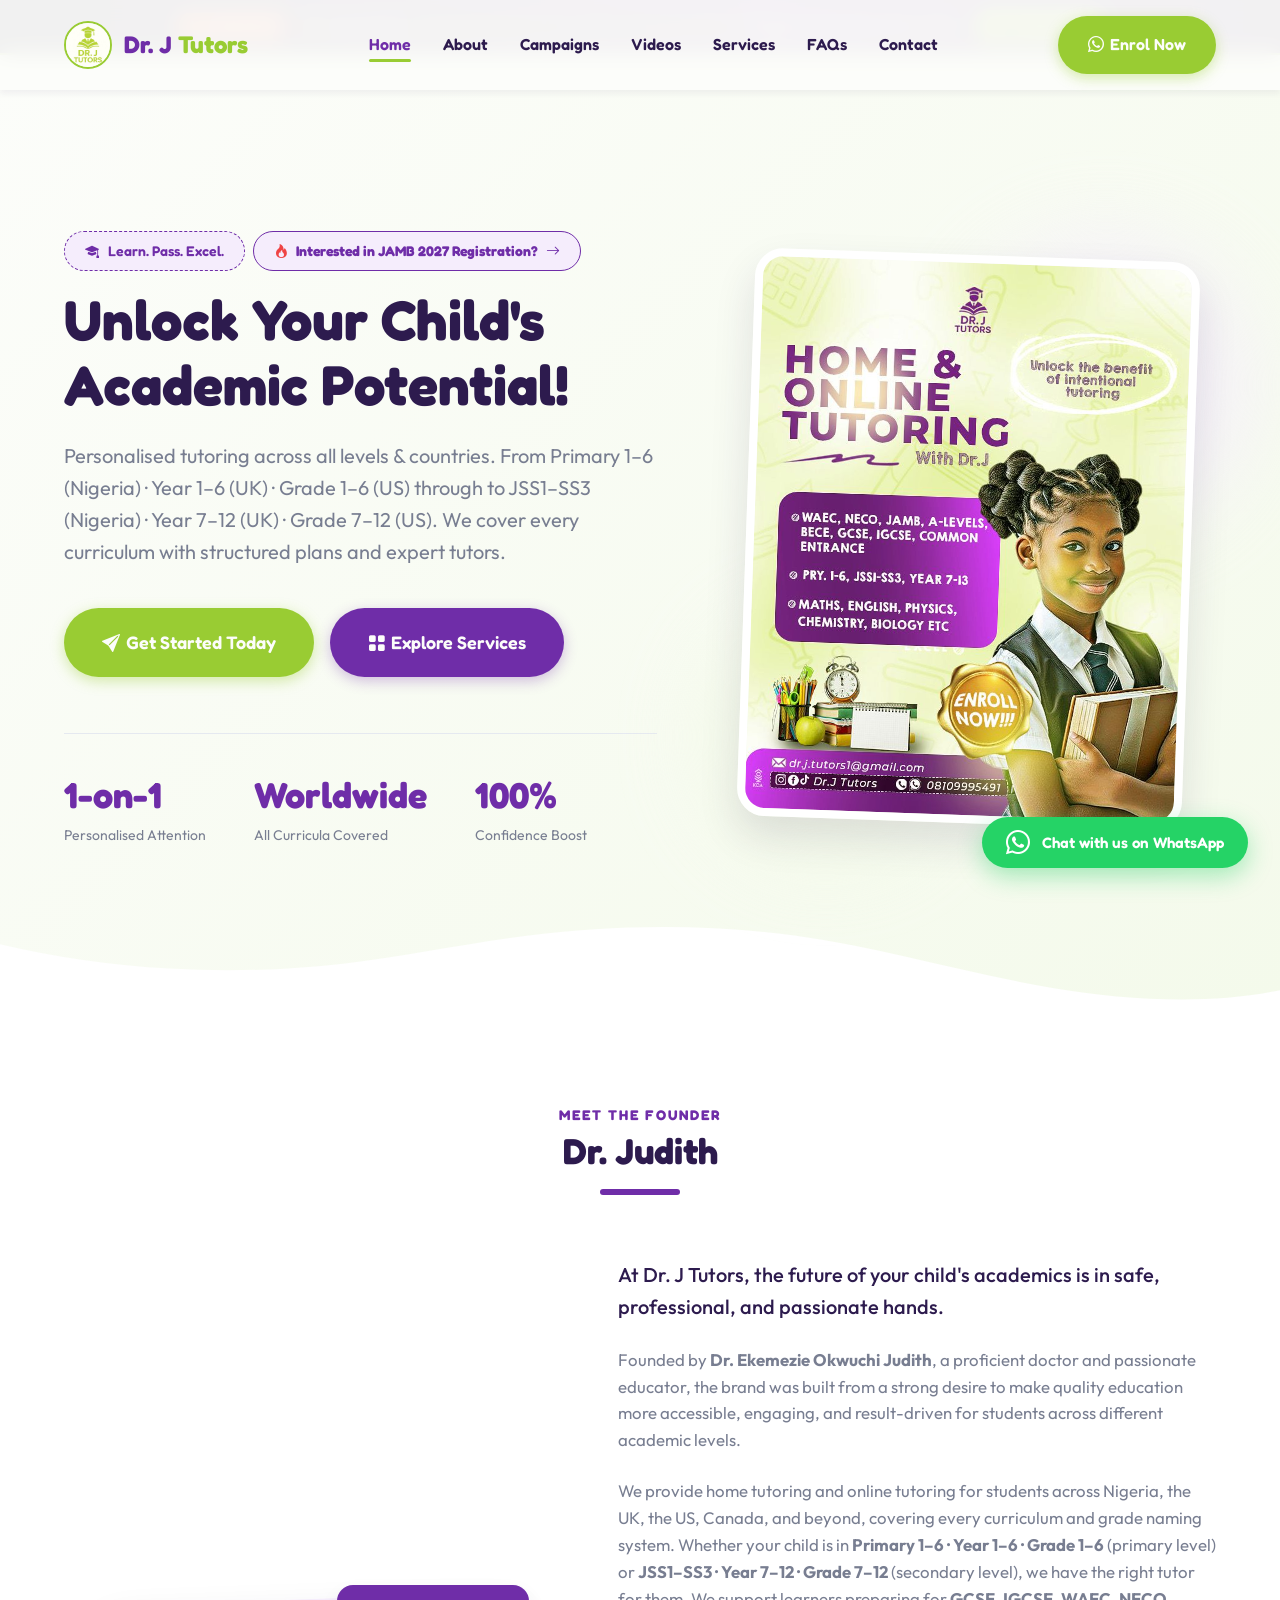
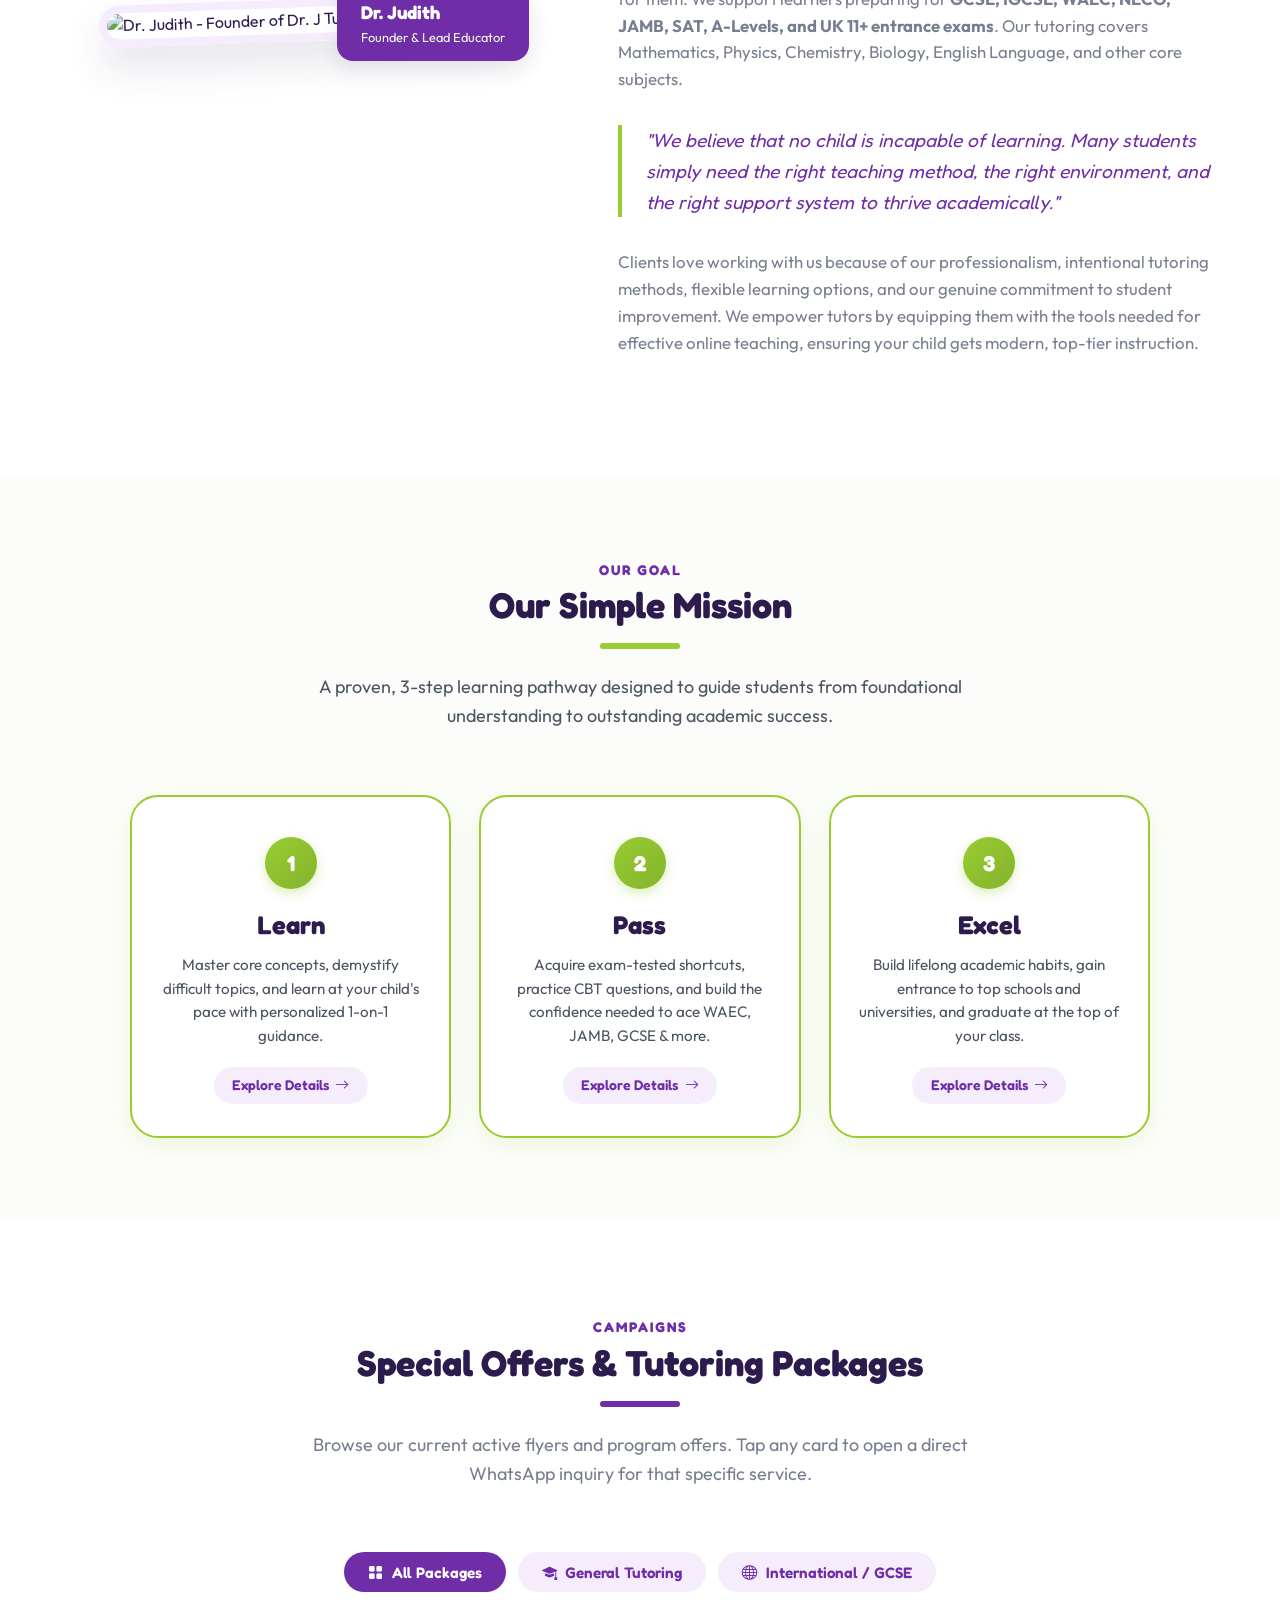
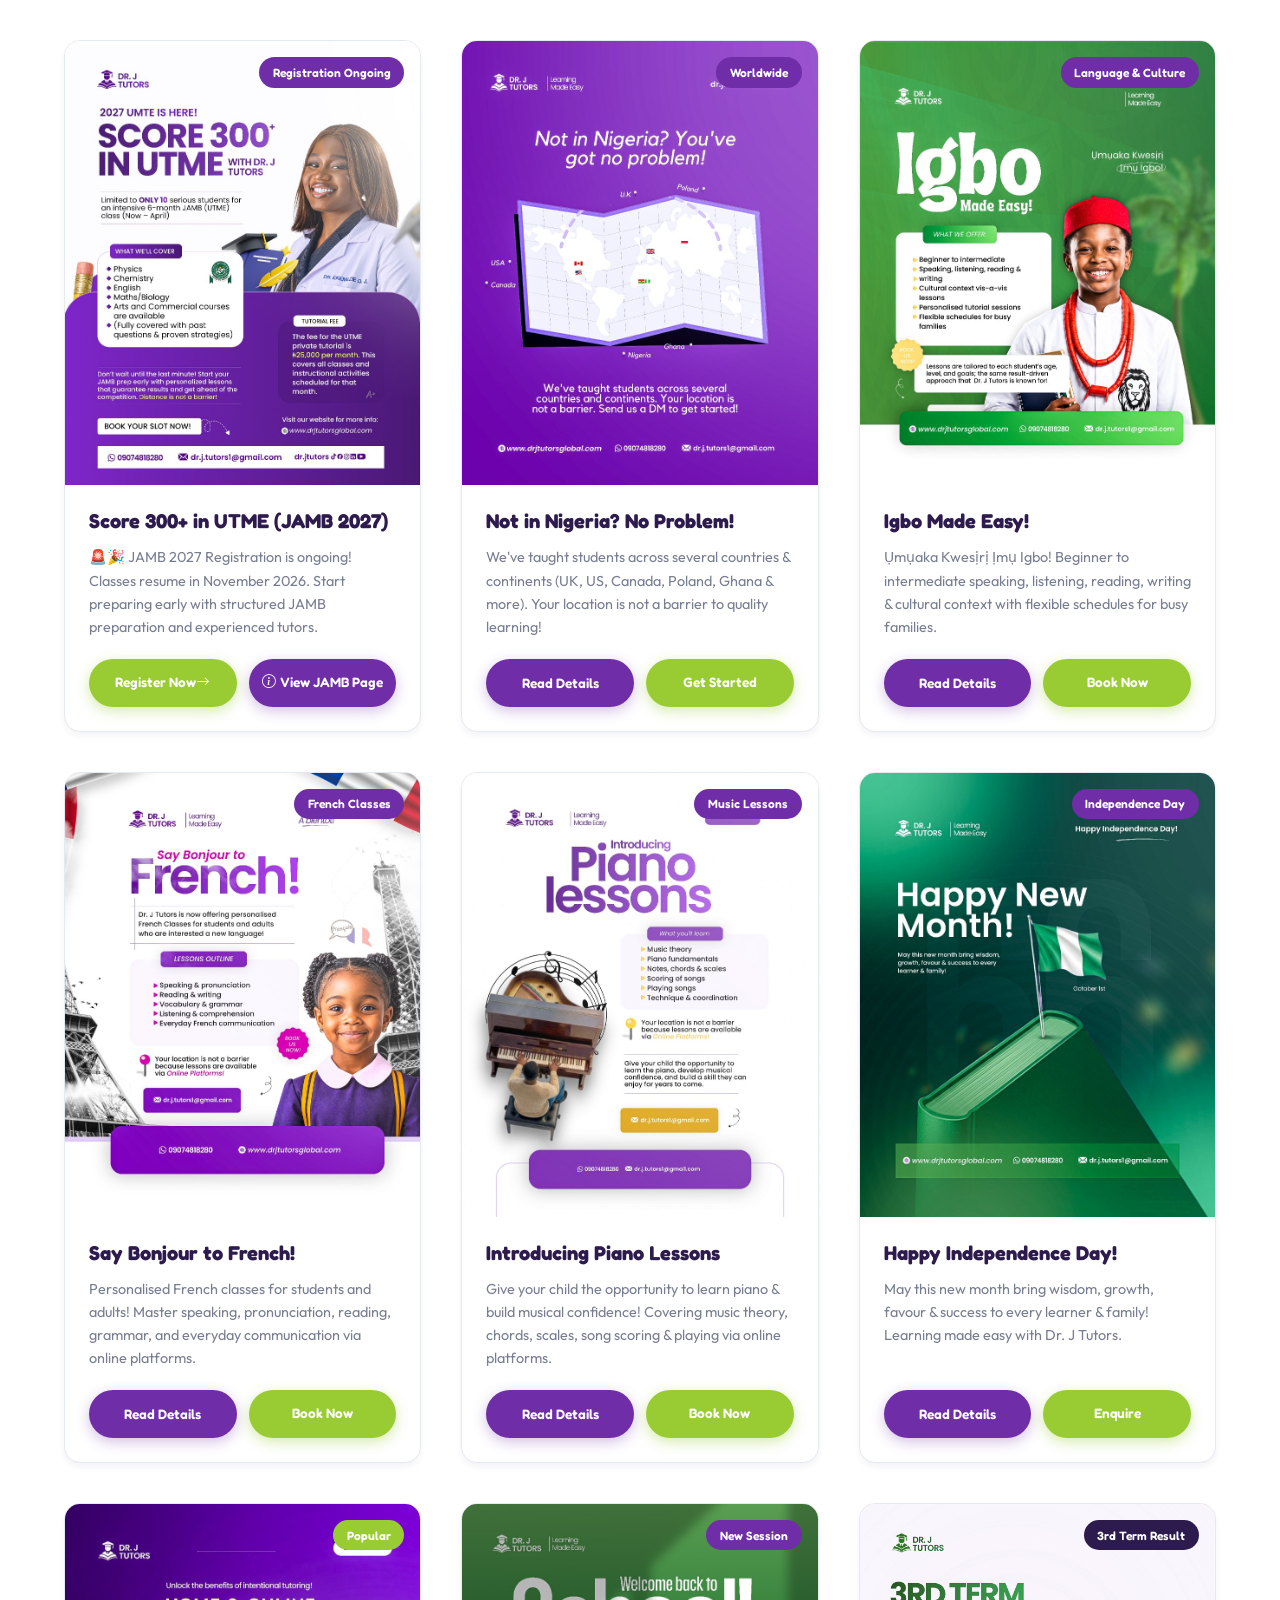
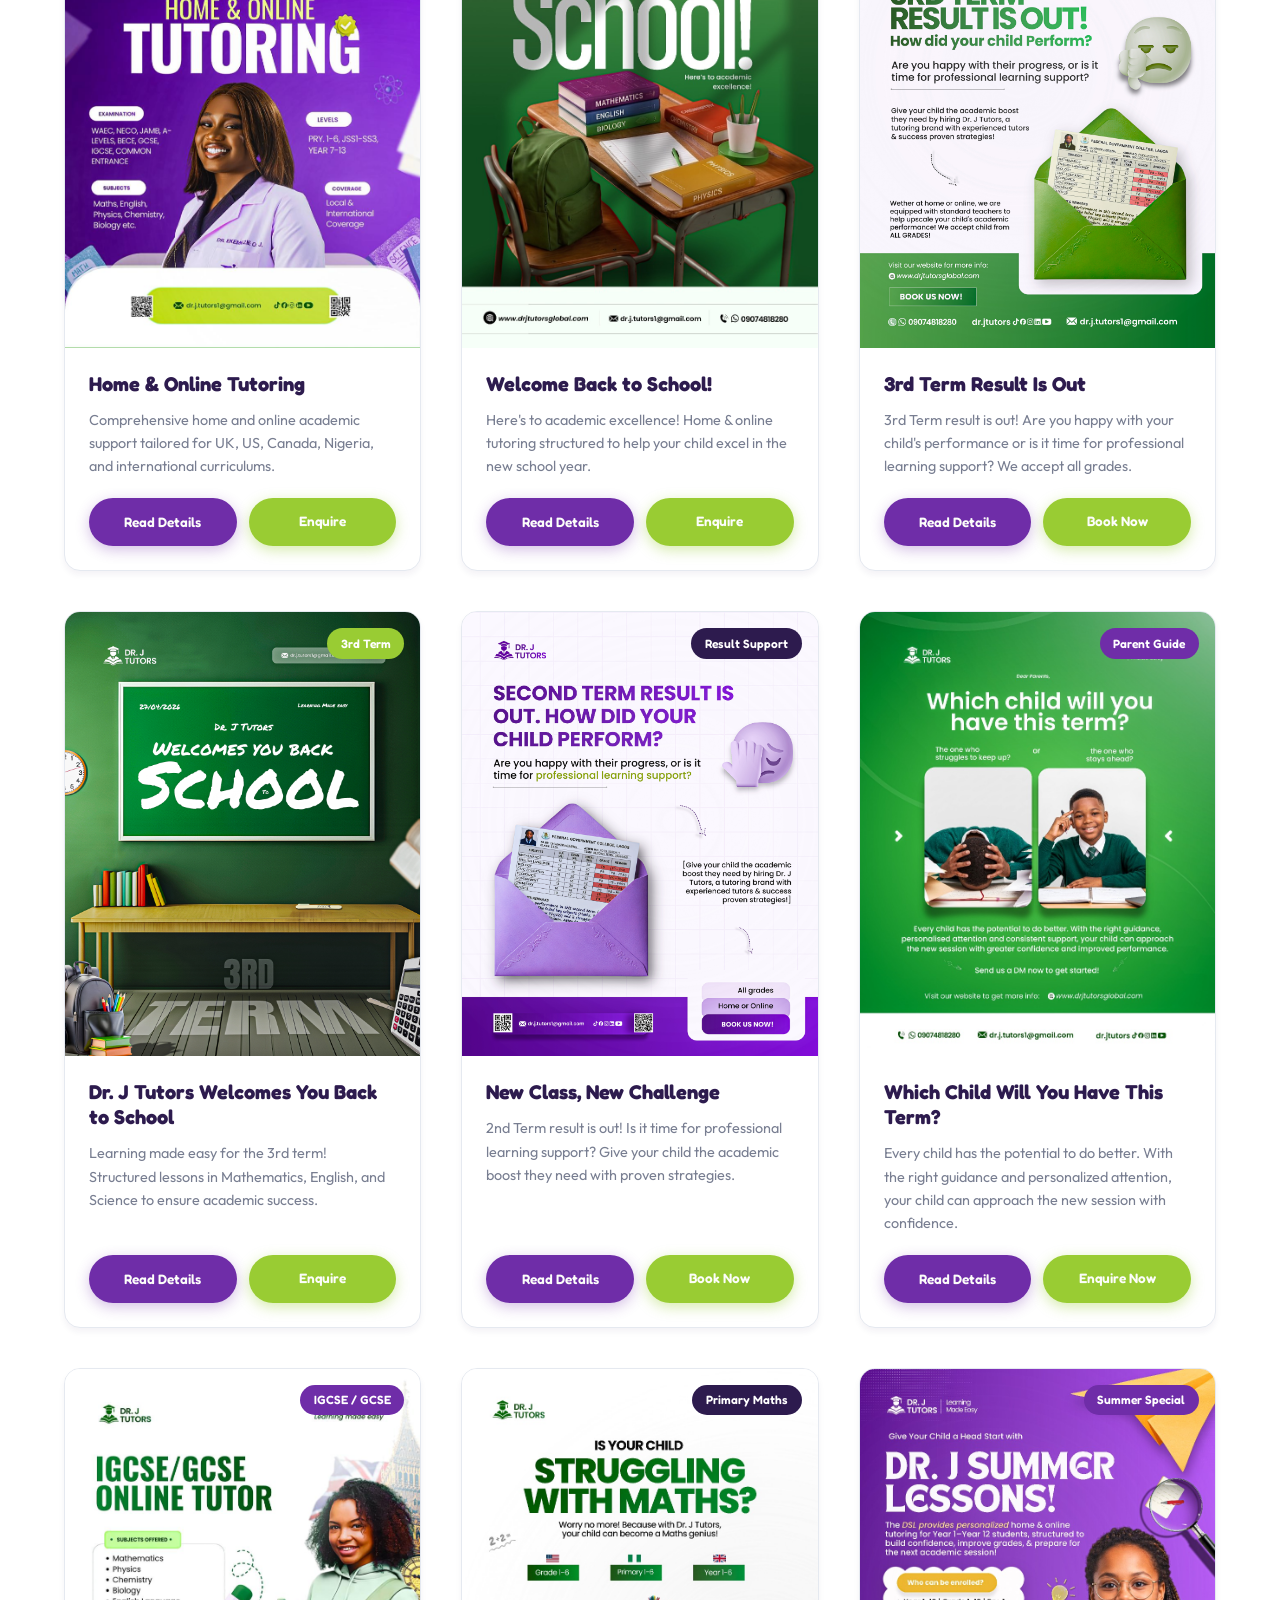
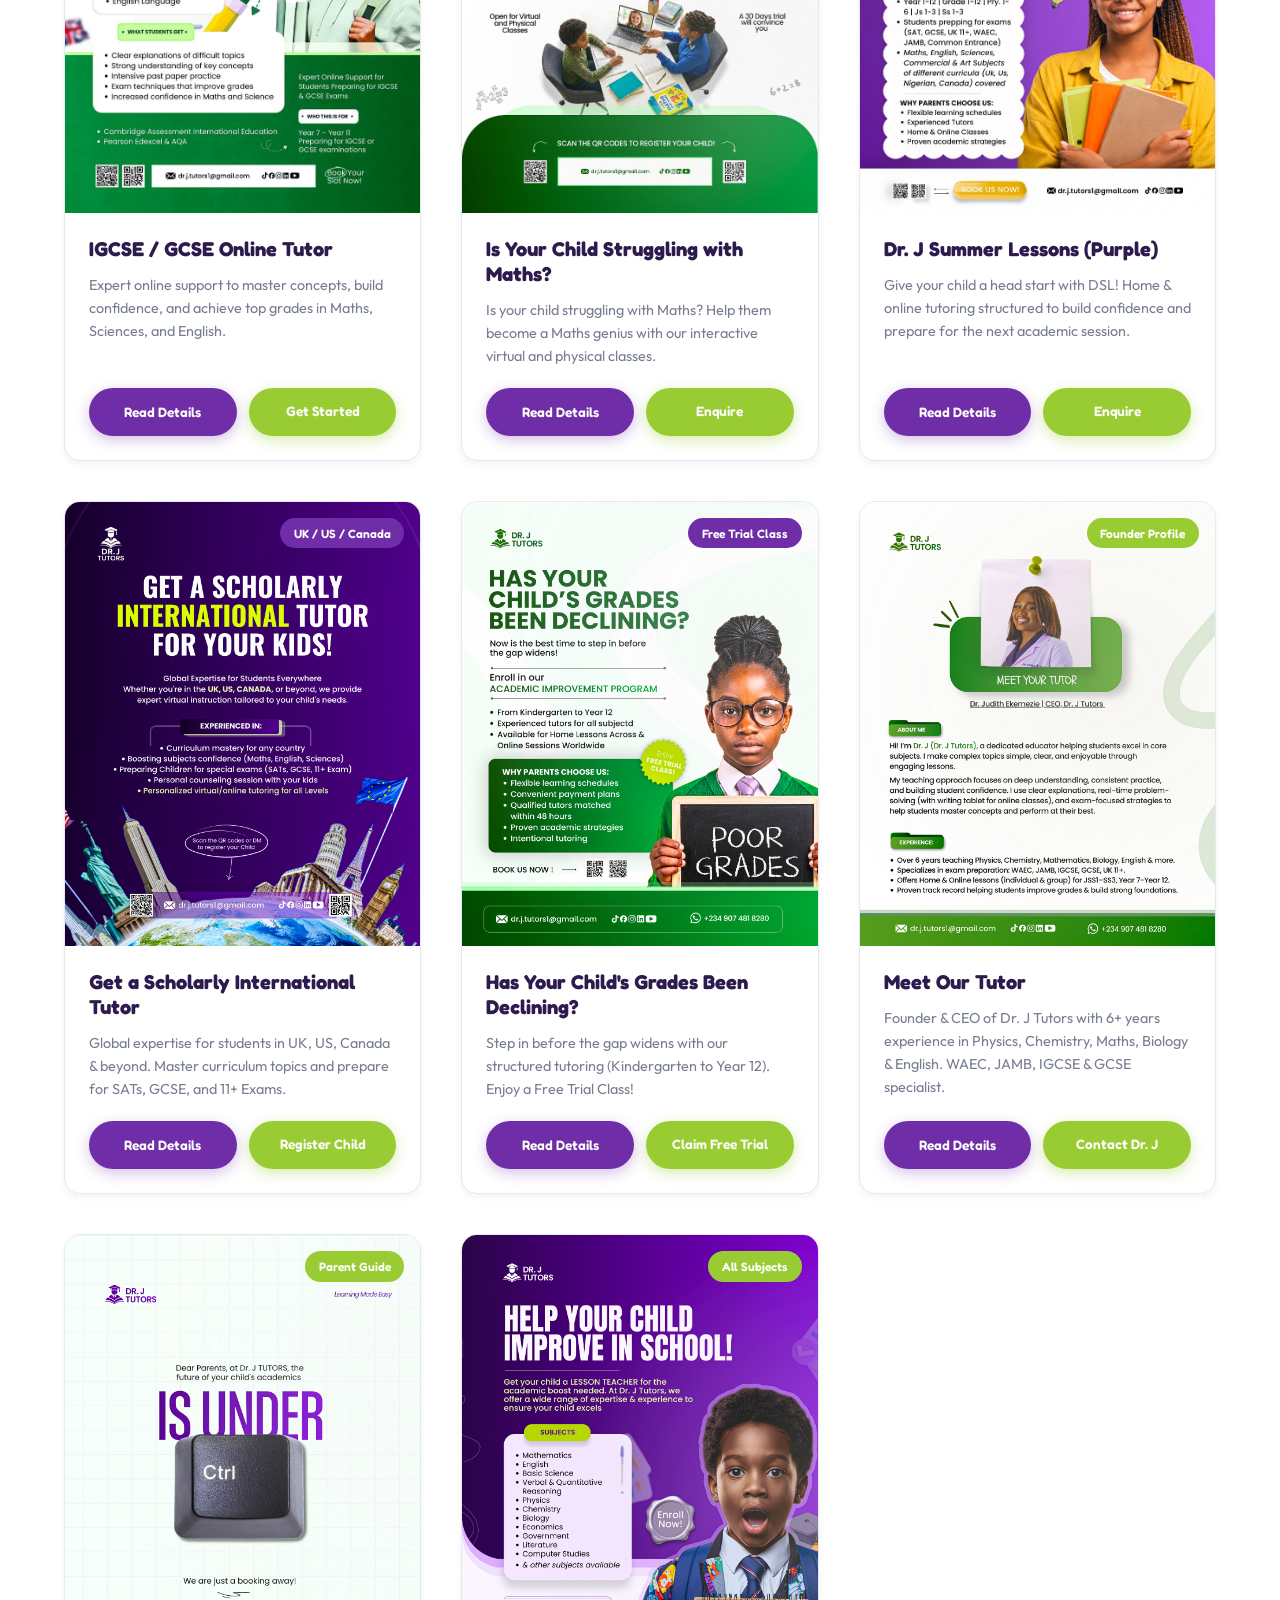
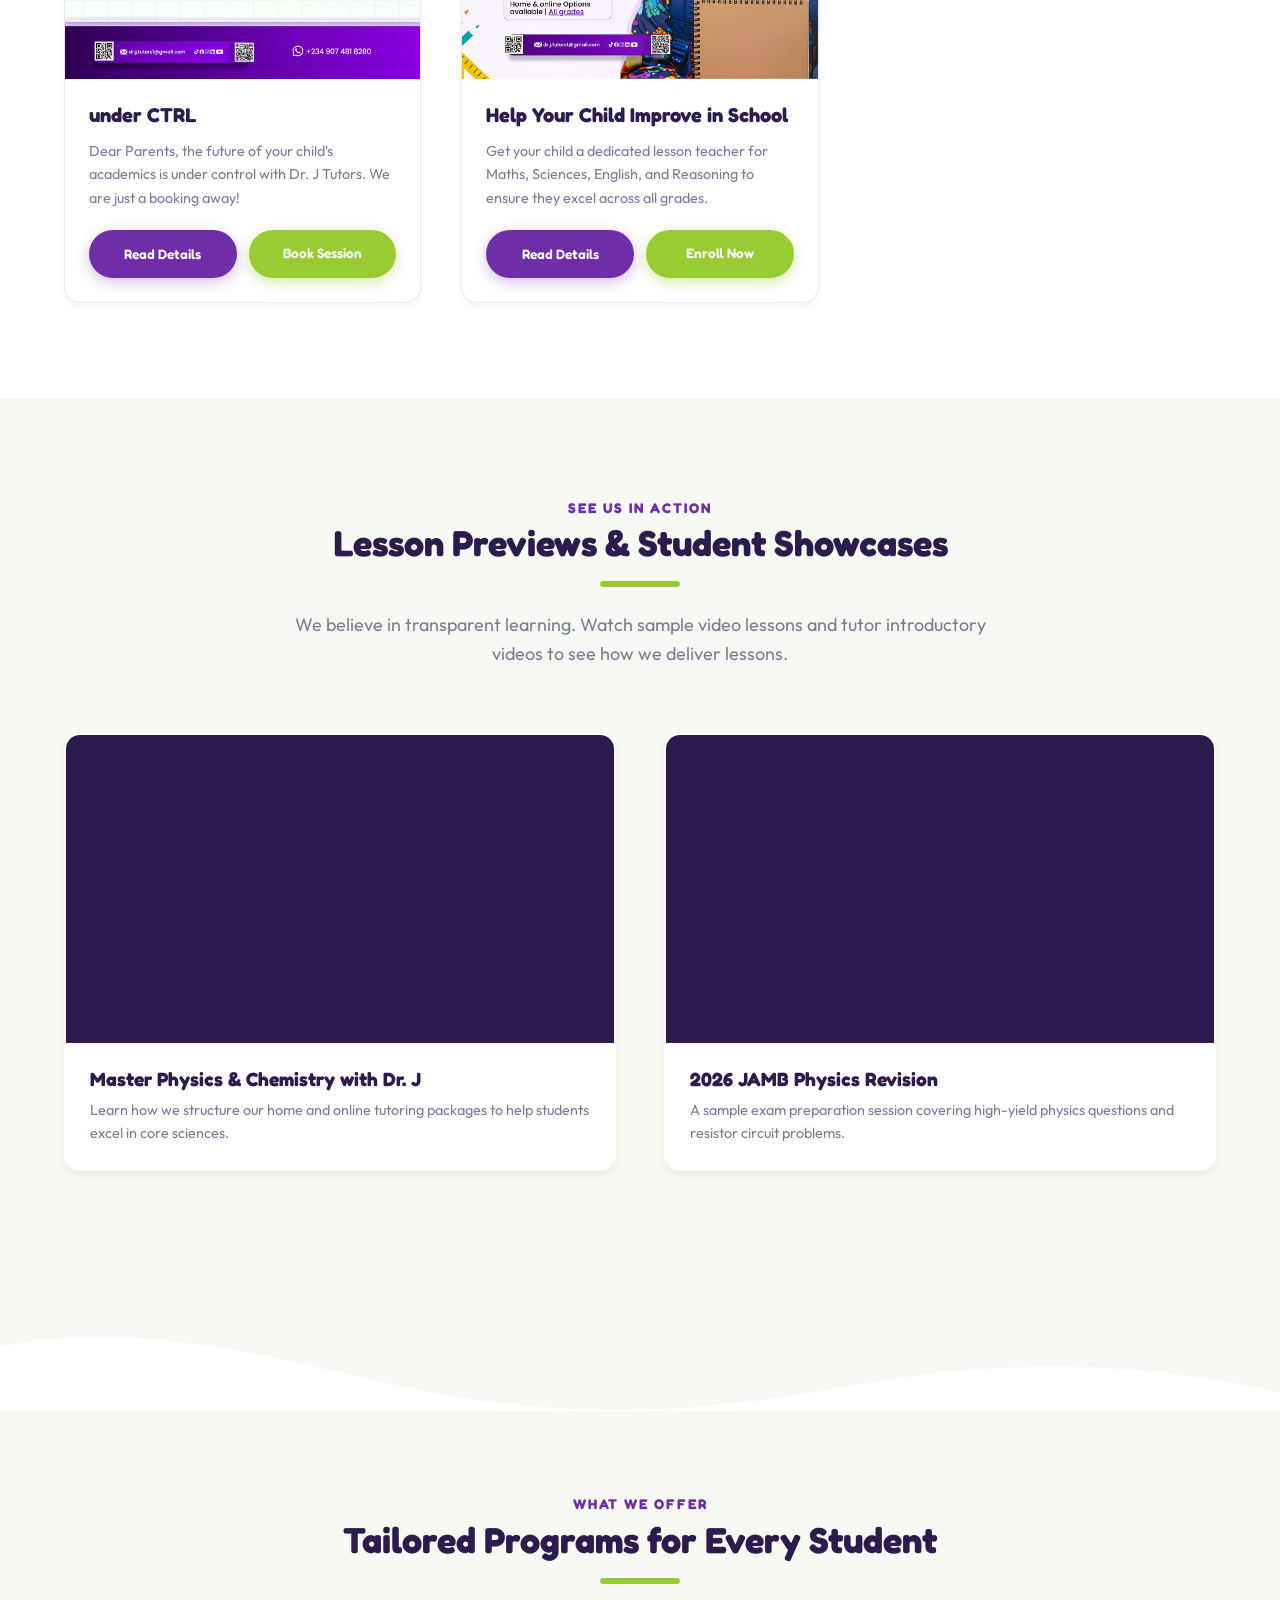
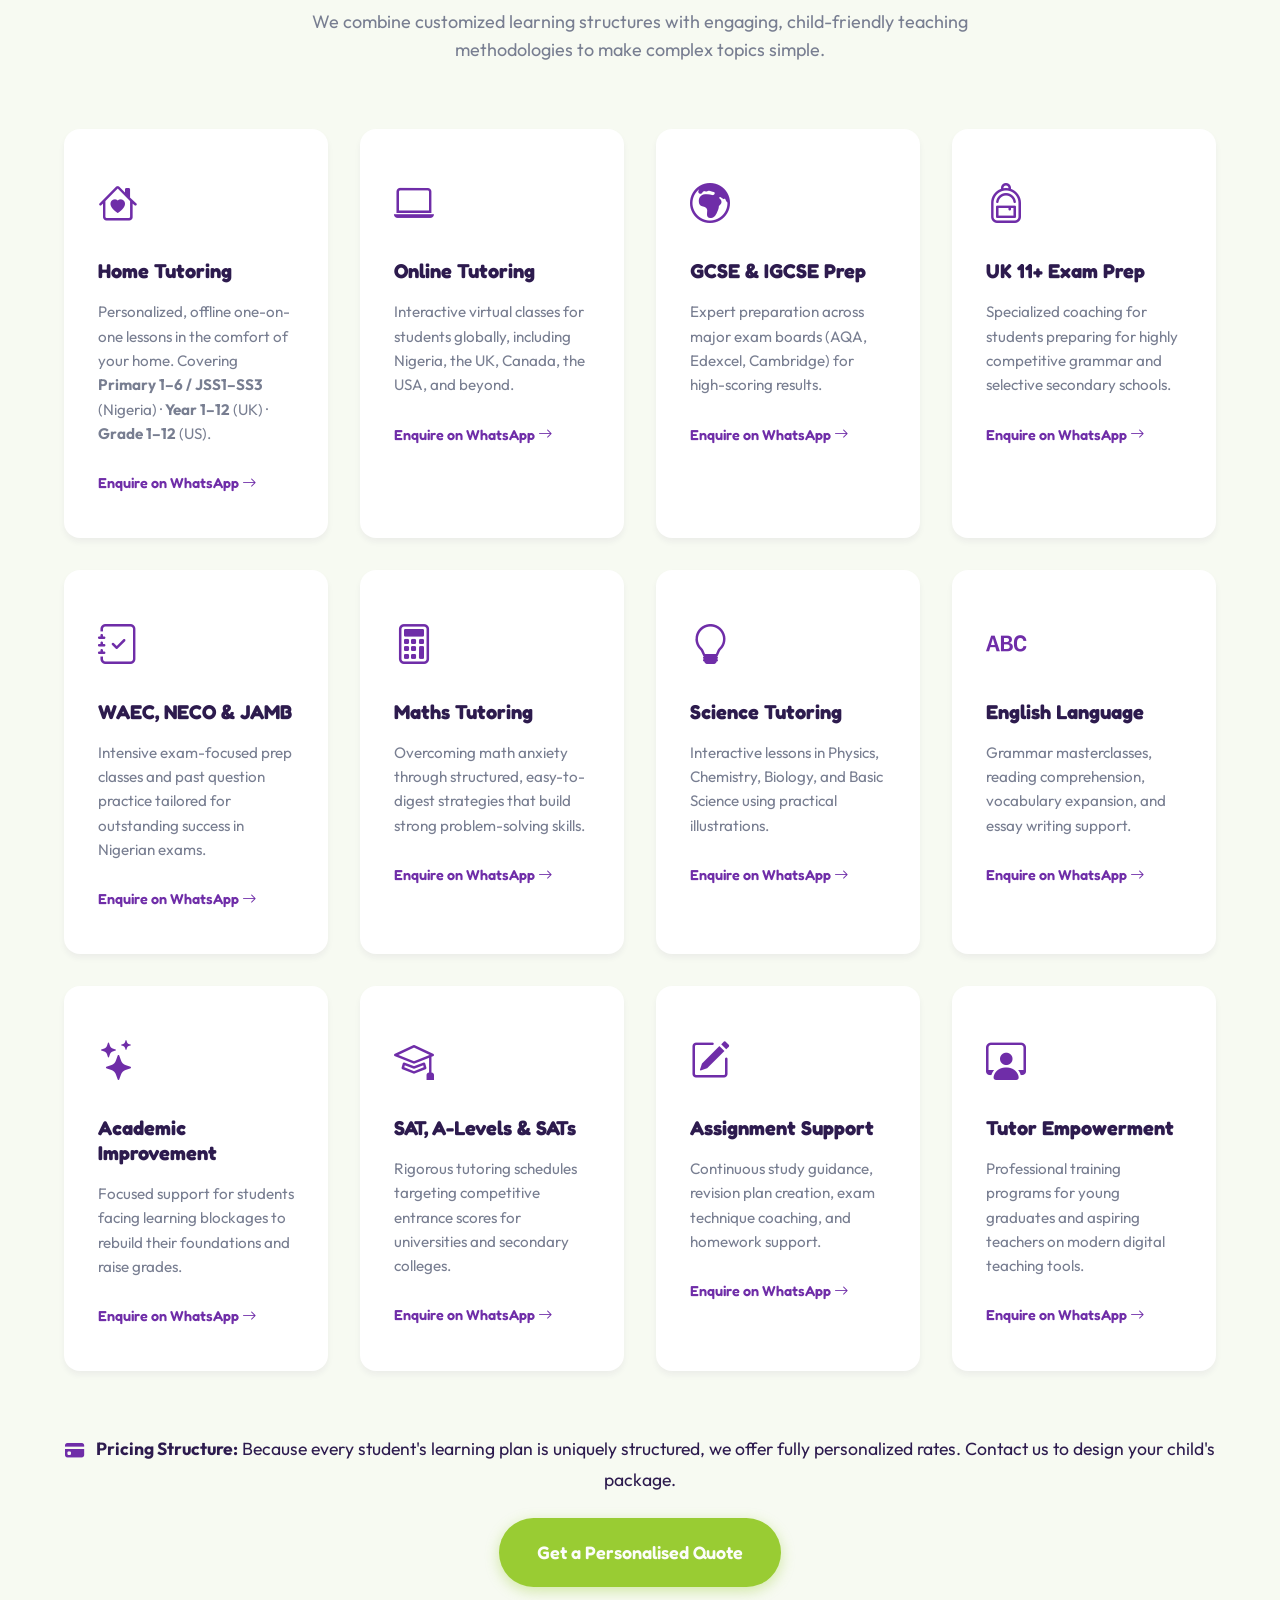
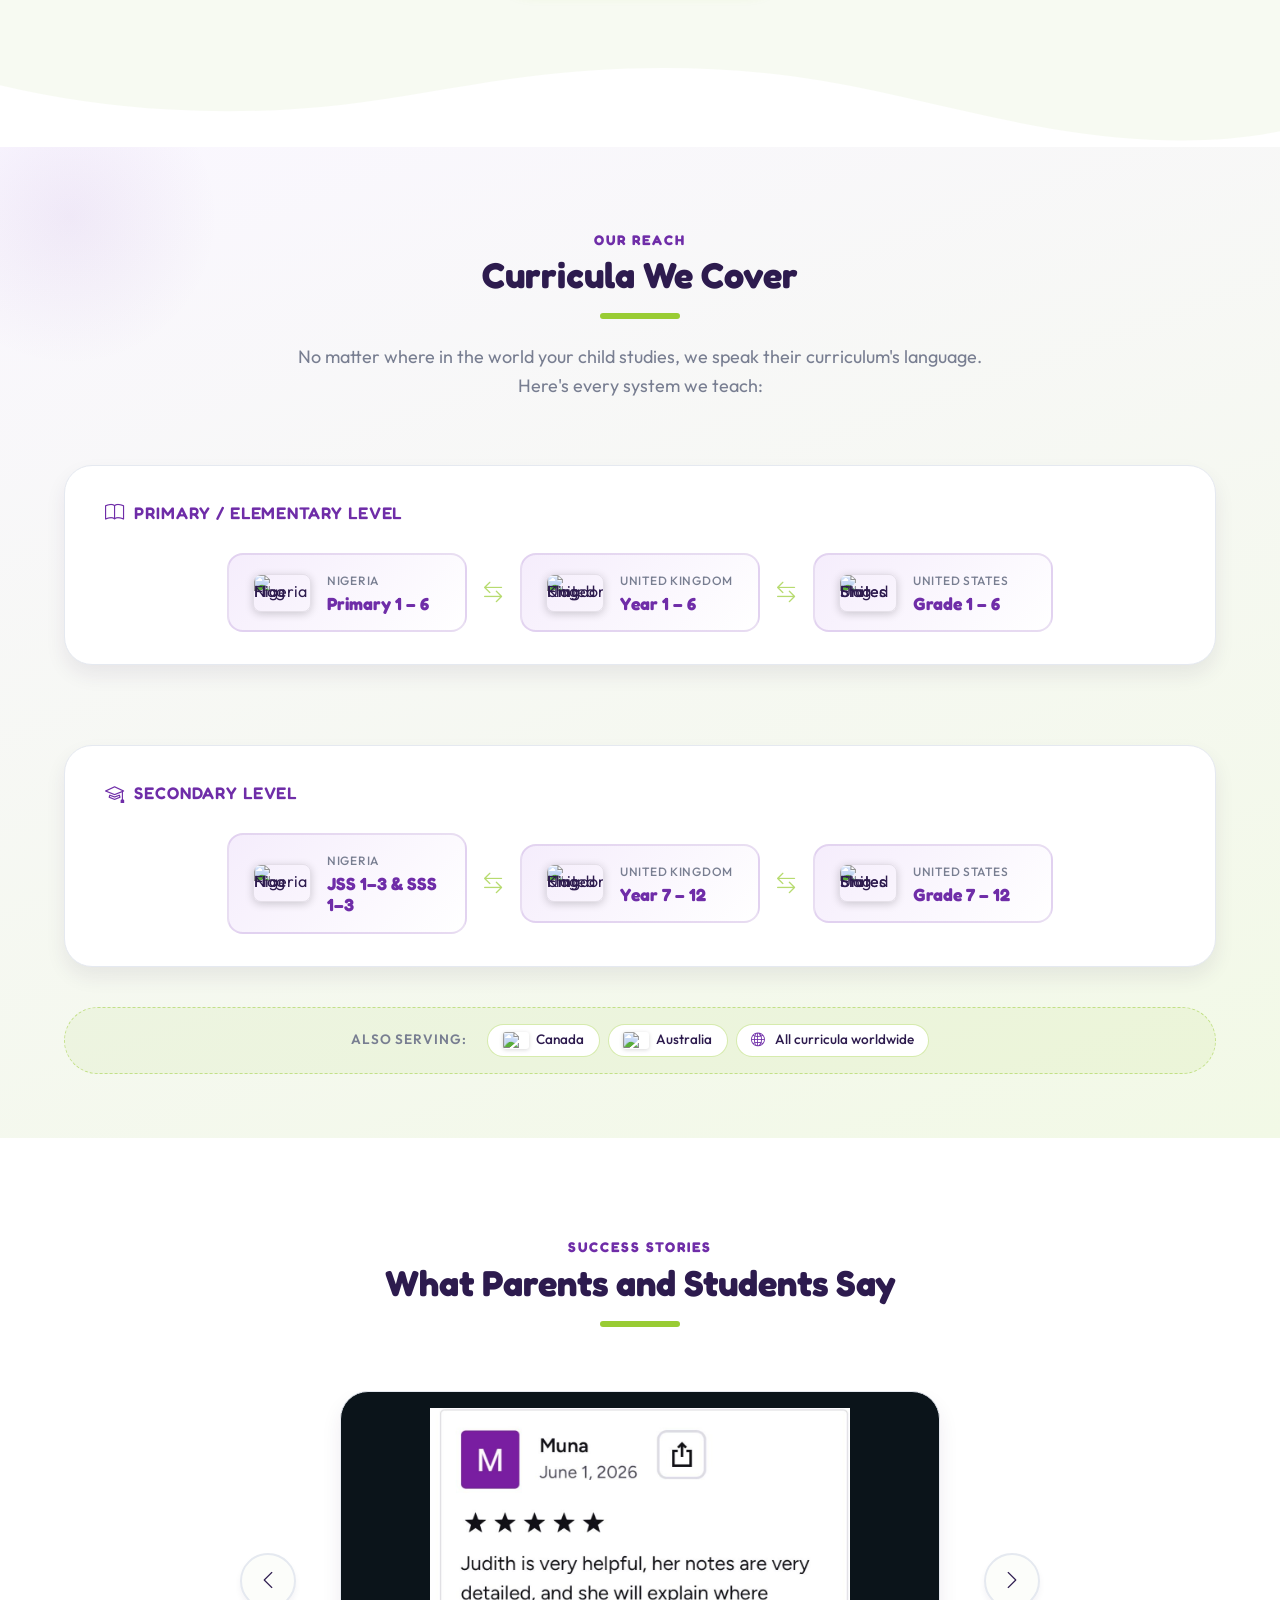
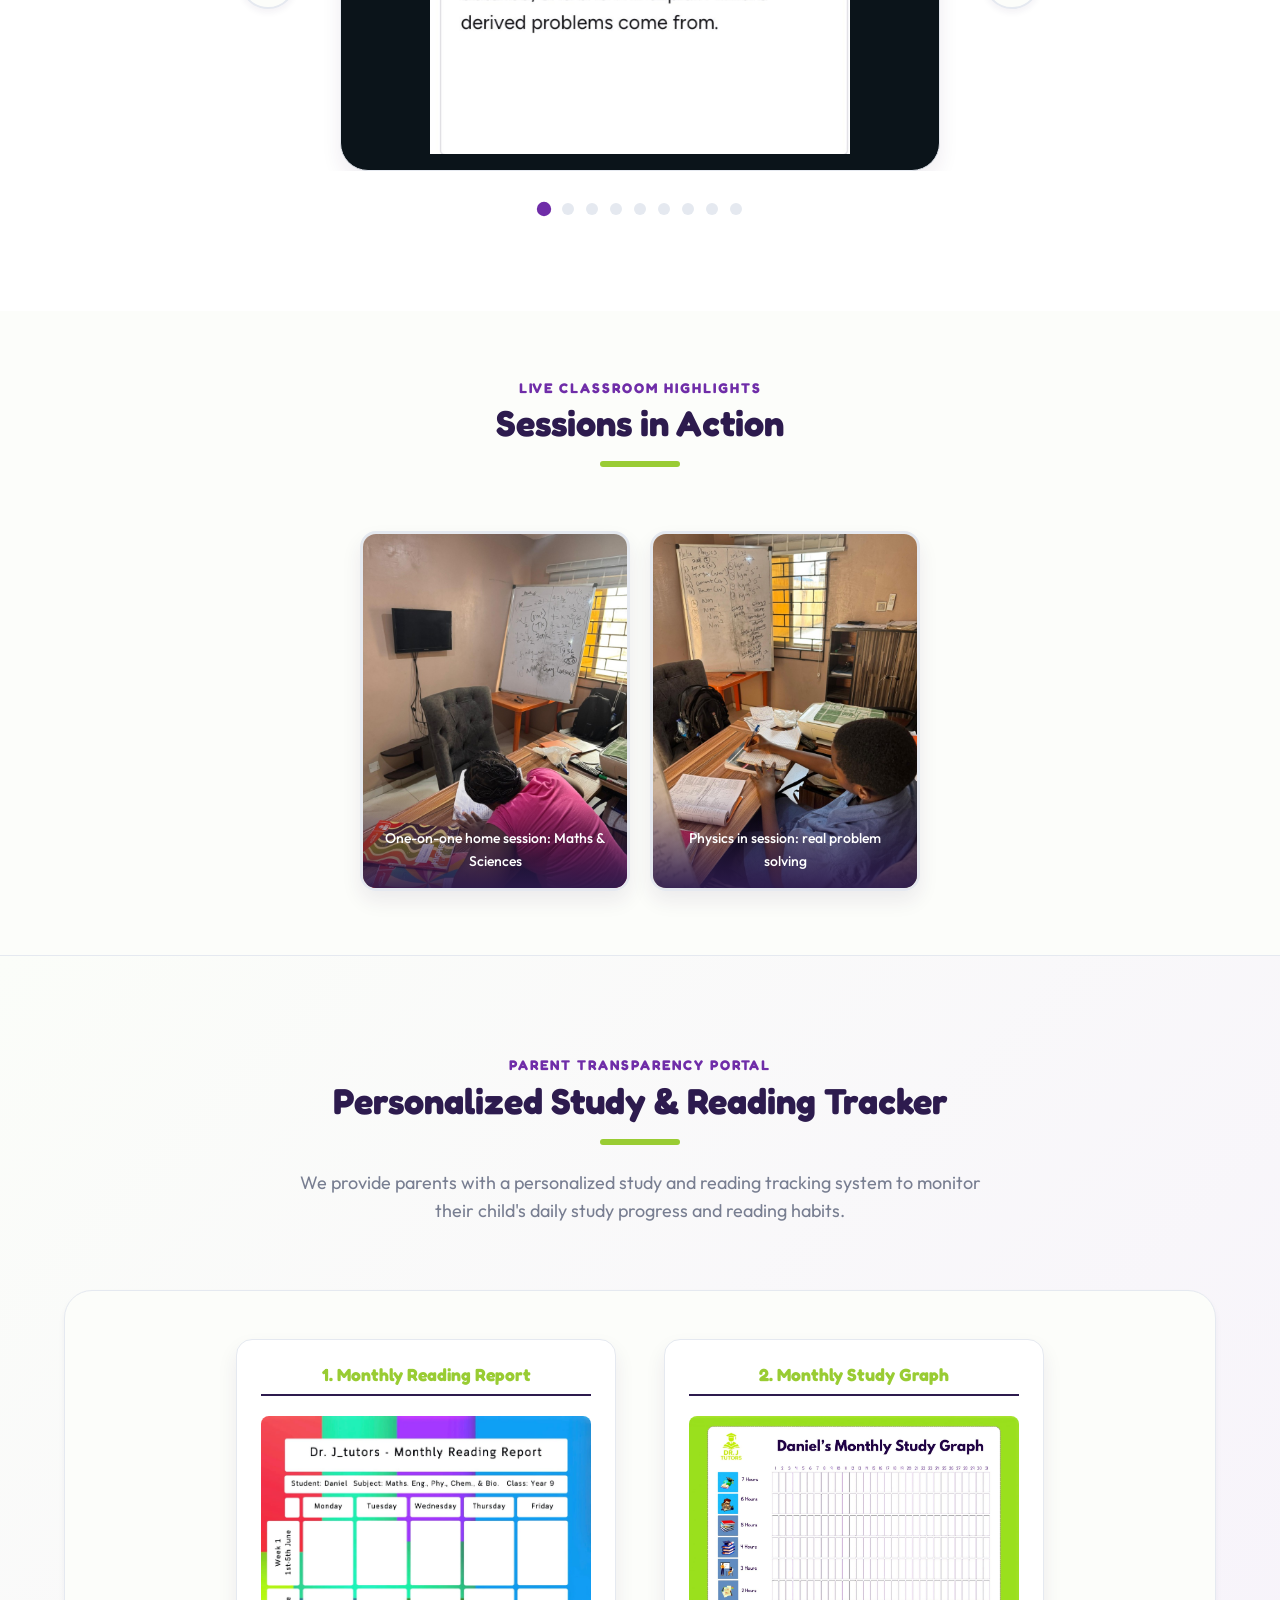
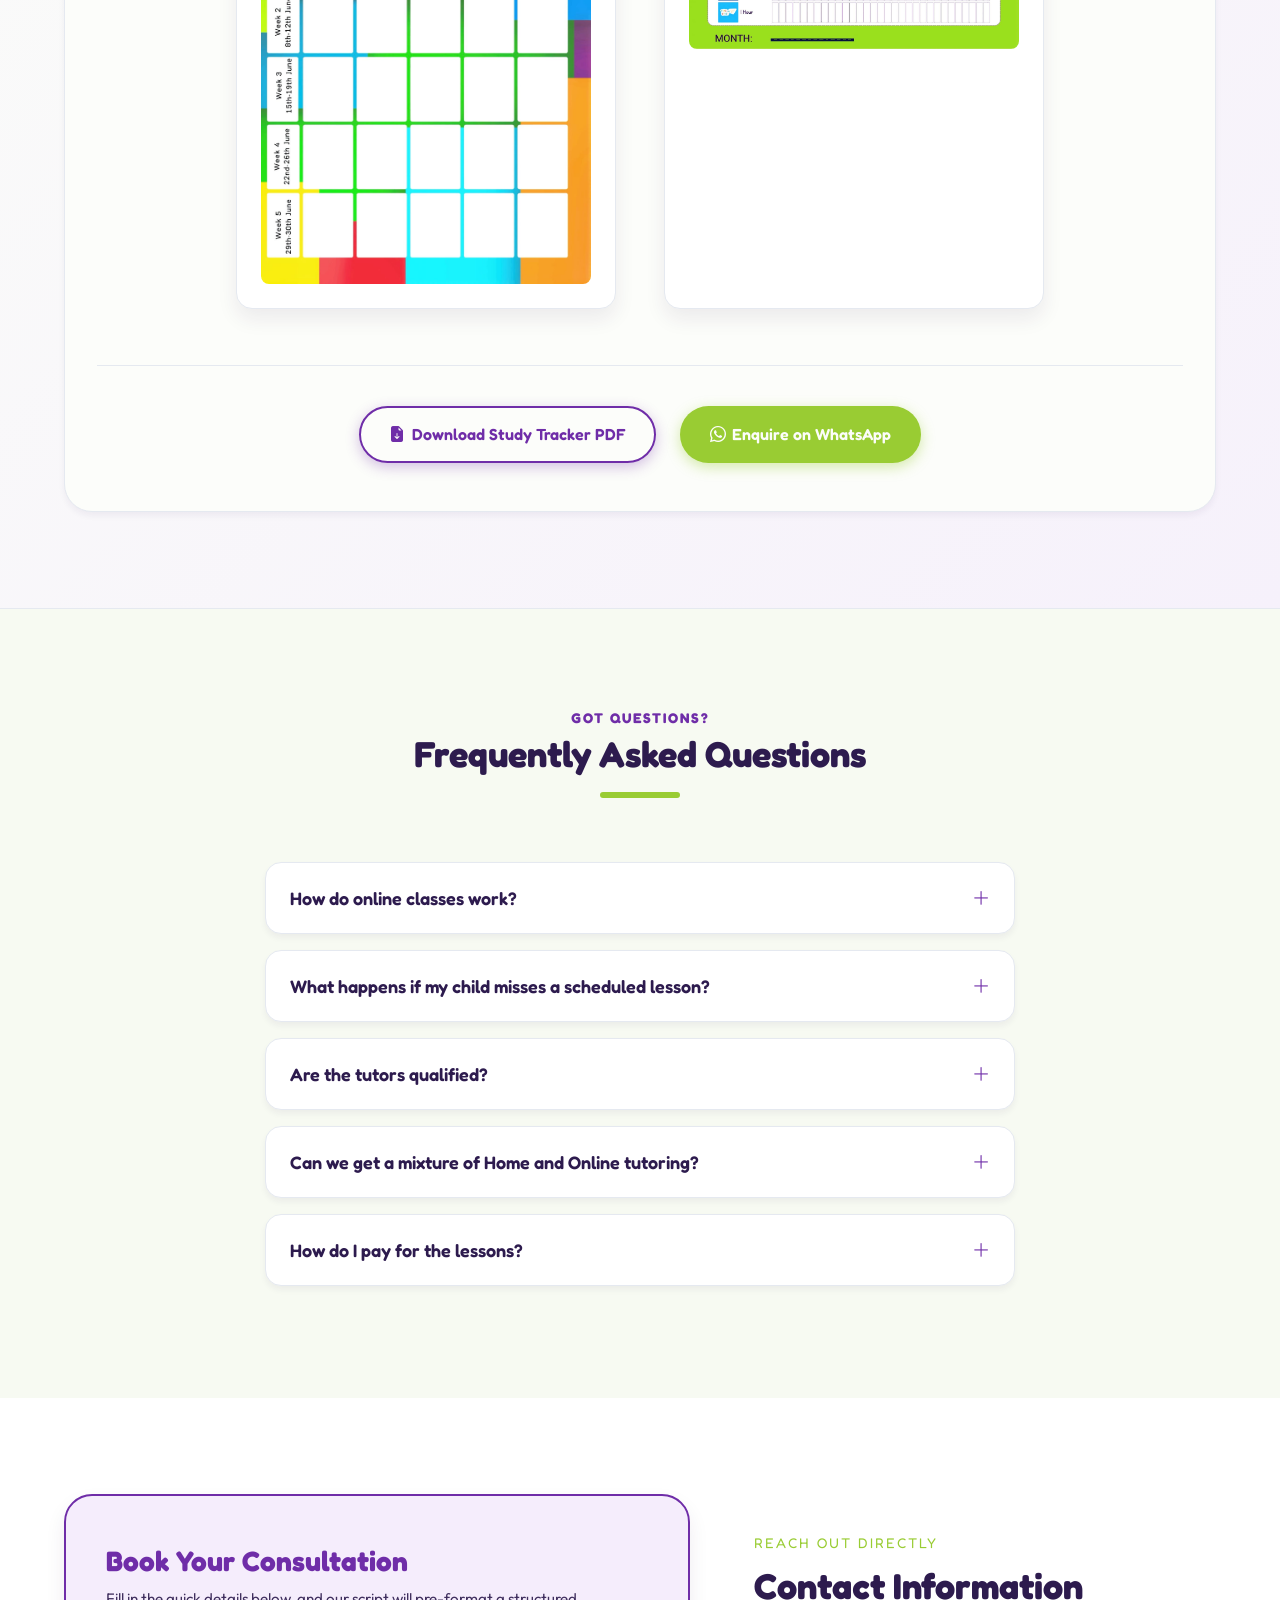
==== commit 5f290a0f: "Add dedicated JAMB 2027 registration page, update homepage entry points, flyers, and icon styling" ====
--- a/index.html
+++ b/index.html
@@ -50,6 +50,20 @@
     <!-- TikTok Pixel Code End -->
 </head>
 <body>
+
+    <!-- Homepage JAMB Announcement Banner -->
+    <!-- Homepage JAMB Announcement Banner -->
+    <aside class="jamb-announcement-banner" aria-label="JAMB 2027 Registration Announcement">
+        <div class="container jamb-banner-inner">
+            <span class="jamb-banner-badge"><i class="bi bi-fire" style="margin-right: 0.35rem;"></i>JAMB 2027</span>
+            <span class="jamb-banner-text">
+                <i class="bi bi-megaphone-fill" style="color: #ffdd57; margin-right: 0.35rem;"></i> Interested in <strong>JAMB 2027 Registration &amp; 300+ Intensive Classes</strong>? Classes resume November 2026!
+            </span>
+            <a href="./jamb" class="jamb-banner-cta">
+                Register Now <i class="bi bi-arrow-right"></i>
+            </a>
+        </div>
+    </aside>
 
     <!-- Header Navigation -->
     <header class="site-header">
@@ -76,7 +90,7 @@
                    class="btn btn-primary nav-cta-btn" 
                    target="_blank" 
                    rel="noopener noreferrer">
-                    Enrol Now
+                    <i class="bi bi-whatsapp" style="margin-right: 0.35rem;"></i> Enrol Now
                 </a>
                 <button class="hamburger-menu" id="hamburgerBtn" aria-label="Toggle menu" aria-expanded="false">
                     <span class="bar"></span>
@@ -92,14 +106,19 @@
         <section id="home" class="hero-section">
             <div class="container hero-container">
                 <div class="hero-content">
-                    <div class="badge-tag">🎓 Learn. Pass. Excel.</div>
+                    <div style="display: flex; flex-wrap: wrap; gap: 0.5rem; align-items: center; margin-bottom: 1rem;">
+                        <div class="badge-tag" style="margin-bottom: 0;"><i class="bi bi-mortarboard-fill" style="margin-right: 0.35rem; color: var(--secondary);"></i> Learn. Pass. Excel.</div>
+                        <a href="./jamb" class="badge-tag" style="margin-bottom: 0; background: var(--secondary-light); color: var(--secondary); text-decoration: none; border: 1.5px solid var(--secondary); font-weight: 700; transition: all 0.2s ease;">
+                            <i class="bi bi-fire" style="color: #ef4444; margin-right: 0.35rem;"></i> Interested in JAMB 2027 Registration? <i class="bi bi-arrow-right" style="margin-left: 0.3rem;"></i>
+                        </a>
+                    </div>
                     <h1>Unlock Your Child's Academic Potential!</h1>
                     <p class="hero-subtitle">
                         Personalised tutoring across all levels &amp; countries. From Primary 1–6 (Nigeria) · Year 1–6 (UK) · Grade 1–6 (US) through to JSS1–SS3 (Nigeria) · Year 7–12 (UK) · Grade 7–12 (US). We cover every curriculum with structured plans and expert tutors.
                     </p>
                     <div class="hero-actions-group">
-                        <a href="#contact" class="btn btn-primary btn-large">Get Started Today</a>
-                        <a href="#services" class="btn btn-secondary btn-large">Explore Services</a>
+                        <a href="#contact" class="btn btn-primary btn-large"><i class="bi bi-send-fill" style="margin-right: 0.35rem;"></i> Get Started Today</a>
+                        <a href="#services" class="btn btn-secondary btn-large"><i class="bi bi-grid-fill" style="margin-right: 0.35rem;"></i> Explore Services</a>
                     </div>
                     <div class="hero-stats">
                         <div class="stat-item">
@@ -175,17 +194,40 @@
         </section>
 
         <!-- 3. Our Simple Mission Section -->
-        <section id="mission" class="mission-section" style="padding: 4rem 0; background: var(--white); text-align: center;">
+        <section id="mission" class="mission-section" style="padding: 5rem 0; background: var(--white); text-align: center;">
             <div class="container">
                 <div class="section-title-wrapper text-center">
                     <span class="subtitle">Our Goal</span>
                     <h2>Our Simple Mission</h2>
                     <div class="title-underline accent"></div>
-                </div>
-                <div class="mission-steps" style="display: flex; justify-content: center; gap: 1.5rem; flex-wrap: wrap; margin-top: 2rem;">
-                    <div class="step-card open-flyer-modal" data-flyer="learn" role="button" tabindex="0" aria-label="Learn details"><span class="step-num">1</span> <strong>Learn</strong></div>
-                    <div class="step-card open-flyer-modal" data-flyer="pass" role="button" tabindex="0" aria-label="Pass details"><span class="step-num">2</span> <strong>Pass</strong></div>
-                    <div class="step-card open-flyer-modal" data-flyer="excel" role="button" tabindex="0" aria-label="Excel details"><span class="step-num">3</span> <strong>Excel</strong></div>
+                    <p class="section-description" style="max-width: 680px; margin: 0 auto; color: #4b5563;">
+                        A proven, 3-step learning pathway designed to guide students from foundational understanding to outstanding academic success.
+                    </p>
+                </div>
+                <div class="mission-steps">
+                    <!-- Step 1: Learn -->
+                    <div class="step-card open-flyer-modal" data-flyer="learn" role="button" tabindex="0" aria-label="Learn details">
+                        <span class="step-num">1</span>
+                        <h3 class="step-title">Learn</h3>
+                        <p class="step-desc">Master core concepts, demystify difficult topics, and learn at your child's pace with personalized 1-on-1 guidance.</p>
+                        <span class="step-action">Explore Details <i class="bi bi-arrow-right"></i></span>
+                    </div>
+
+                    <!-- Step 2: Pass -->
+                    <div class="step-card open-flyer-modal" data-flyer="pass" role="button" tabindex="0" aria-label="Pass details">
+                        <span class="step-num">2</span>
+                        <h3 class="step-title">Pass</h3>
+                        <p class="step-desc">Acquire exam-tested shortcuts, practice CBT questions, and build the confidence needed to ace WAEC, JAMB, GCSE &amp; more.</p>
+                        <span class="step-action">Explore Details <i class="bi bi-arrow-right"></i></span>
+                    </div>
+
+                    <!-- Step 3: Excel -->
+                    <div class="step-card open-flyer-modal" data-flyer="excel" role="button" tabindex="0" aria-label="Excel details">
+                        <span class="step-num">3</span>
+                        <h3 class="step-title">Excel</h3>
+                        <p class="step-desc">Build lifelong academic habits, gain entrance to top schools and universities, and graduate at the top of your class.</p>
+                        <span class="step-action">Explore Details <i class="bi bi-arrow-right"></i></span>
+                    </div>
                 </div>
             </div>
         </section>
@@ -202,14 +244,115 @@
 
                 <!-- Interactive Filters -->
                 <div class="gallery-filters" id="galleryFilters">
-                    <button class="filter-btn active" data-filter="all">All Packages</button>
-                    <button class="filter-btn" data-filter="general">General Tutoring</button>
-                    <button class="filter-btn" data-filter="intl">International / GCSE</button>
+                    <button class="filter-btn active" data-filter="all"><i class="bi bi-grid-fill" style="margin-right: 0.3rem;"></i> All Packages</button>
+                    <button class="filter-btn" data-filter="general"><i class="bi bi-mortarboard-fill" style="margin-right: 0.3rem;"></i> General Tutoring</button>
+                    <button class="filter-btn" data-filter="intl"><i class="bi bi-globe" style="margin-right: 0.3rem;"></i> International / GCSE</button>
                 </div>
 
                 <!-- Flyers Grid -->
                 <div class="flyers-grid">
-                    <!-- 1. Happy Independence Day / New Month -->
+                    <!-- 1. Score 300+ in UTME (JAMB Registration Entry Point) -->
+                    <div class="flyer-card" data-category="general">
+                        <div class="flyer-img-container">
+                            <a href="./jamb" aria-label="Visit Dedicated JAMB 2027 Registration Page" style="display: block; width: 100%; height: 100%;">
+                                <img src="./flyer-score-300-utme.jpg" alt="Score 300+ in UTME Flyer - Dr. J Tutors" class="flyer-img">
+                            </a>
+                            <span class="flyer-badge accent">Registration Ongoing</span>
+                            <div class="flyer-hover-overlay">
+                                <a href="./jamb" class="btn btn-primary" style="text-decoration: none;">Register on JAMB Page <i class="bi bi-arrow-right"></i></a>
+                            </div>
+                        </div>
+                        <div class="flyer-content">
+                            <h3>Score 300+ in UTME (JAMB 2027)</h3>
+                            <p class="flyer-details">🚨🎉 JAMB 2027 Registration is ongoing! Classes resume in November 2026. Start preparing early with structured JAMB preparation and experienced tutors.</p>
+                            <div class="flyer-buttons-group">
+                                <a href="./jamb" class="btn btn-primary btn-sm" style="text-decoration: none;">Register Now <i class="bi bi-arrow-right"></i></a>
+                                <a href="./jamb" class="btn btn-secondary btn-sm" style="text-decoration: none;"><i class="bi bi-info-circle" style="margin-right: 0.25rem;"></i> View JAMB Page</a>
+                            </div>
+                        </div>
+                    </div>
+
+                    <!-- 2. Not in Nigeria? You've Got No Problem! -->
+                    <div class="flyer-card" data-category="general intl">
+                        <div class="flyer-img-container">
+                            <img src="./flyer-not-in-nigeria.jpg" alt="Not in Nigeria Online Tutoring Flyer - Dr. J Tutors" class="flyer-img">
+                            <span class="flyer-badge accent">Worldwide</span>
+                            <div class="flyer-hover-overlay">
+                                <button class="btn btn-primary open-flyer-modal" data-flyer="not_in_nigeria">Quick View</button>
+                            </div>
+                        </div>
+                        <div class="flyer-content">
+                            <h3>Not in Nigeria? No Problem!</h3>
+                            <p class="flyer-details">We've taught students across several countries &amp; continents (UK, US, Canada, Poland, Ghana &amp; more). Your location is not a barrier to quality learning!</p>
+                            <div class="flyer-buttons-group">
+                                <button class="btn btn-secondary btn-sm open-flyer-modal" data-flyer="not_in_nigeria">Read Details</button>
+                                <a href="https://wa.me/2349074818280?text=Hi%20Dr.%20J%20Tutors%2C%20I%20am%20located%20outside%20Nigeria%20and%20interested%20in%20your%20international%20online%20tutoring%20lessons." 
+                                   class="btn btn-primary btn-sm" target="_blank" rel="noopener noreferrer">Get Started</a>
+                            </div>
+                        </div>
+                    </div>
+
+                    <!-- 3. Igbo Made Easy! -->
+                    <div class="flyer-card" data-category="general intl">
+                        <div class="flyer-img-container">
+                            <img src="./flyer-igbo-made-easy.jpg" alt="Igbo Made Easy Language Tutoring Flyer - Dr. J Tutors" class="flyer-img">
+                            <span class="flyer-badge accent">Language &amp; Culture</span>
+                            <div class="flyer-hover-overlay">
+                                <button class="btn btn-primary open-flyer-modal" data-flyer="igbo_made_easy">Quick View</button>
+                            </div>
+                        </div>
+                        <div class="flyer-content">
+                            <h3>Igbo Made Easy!</h3>
+                            <p class="flyer-details">Ụmụaka Kwesịrị Ịmụ Igbo! Beginner to intermediate speaking, listening, reading, writing &amp; cultural context with flexible schedules for busy families.</p>
+                            <div class="flyer-buttons-group">
+                                <button class="btn btn-secondary btn-sm open-flyer-modal" data-flyer="igbo_made_easy">Read Details</button>
+                                <a href="https://wa.me/2349074818280?text=Hi%20Dr.%20J%20Tutors%2C%20I%27m%20interested%20in%20enrolling%20for%20the%20Igbo%20Made%20Easy%20language%20lessons%20for%20my%20child." 
+                                   class="btn btn-primary btn-sm" target="_blank" rel="noopener noreferrer">Book Now</a>
+                            </div>
+                        </div>
+                    </div>
+
+                    <!-- 4. Say Bonjour to French! -->
+                    <div class="flyer-card" data-category="general intl">
+                        <div class="flyer-img-container">
+                            <img src="./flyer-french.jpg" alt="Say Bonjour to French Tutoring Flyer - Dr. J Tutors" class="flyer-img">
+                            <span class="flyer-badge accent">French Classes</span>
+                            <div class="flyer-hover-overlay">
+                                <button class="btn btn-primary open-flyer-modal" data-flyer="french">Quick View</button>
+                            </div>
+                        </div>
+                        <div class="flyer-content">
+                            <h3>Say Bonjour to French!</h3>
+                            <p class="flyer-details">Personalised French classes for students and adults! Master speaking, pronunciation, reading, grammar, and everyday communication via online platforms.</p>
+                            <div class="flyer-buttons-group">
+                                <button class="btn btn-secondary btn-sm open-flyer-modal" data-flyer="french">Read Details</button>
+                                <a href="https://wa.me/2349074818280?text=Hi%20Dr.%20J%20Tutors%2C%20I%27m%20interested%20in%20enrolling%20in%20your%20French%20language%20classes." 
+                                   class="btn btn-primary btn-sm" target="_blank" rel="noopener noreferrer">Book Now</a>
+                            </div>
+                        </div>
+                    </div>
+
+                    <!-- 5. Introducing Piano Lessons -->
+                    <div class="flyer-card" data-category="general intl">
+                        <div class="flyer-img-container">
+                            <img src="./flyer-piano-lessons.jpg" alt="Introducing Piano Lessons Flyer - Dr. J Tutors" class="flyer-img">
+                            <span class="flyer-badge accent">Music Lessons</span>
+                            <div class="flyer-hover-overlay">
+                                <button class="btn btn-primary open-flyer-modal" data-flyer="piano_lessons">Quick View</button>
+                            </div>
+                        </div>
+                        <div class="flyer-content">
+                            <h3>Introducing Piano Lessons</h3>
+                            <p class="flyer-details">Give your child the opportunity to learn piano &amp; build musical confidence! Covering music theory, chords, scales, song scoring &amp; playing via online platforms.</p>
+                            <div class="flyer-buttons-group">
+                                <button class="btn btn-secondary btn-sm open-flyer-modal" data-flyer="piano_lessons">Read Details</button>
+                                <a href="https://wa.me/2349074818280?text=Hi%20Dr.%20J%20Tutors%2C%20I%27m%20interested%20in%20enrolling%20in%20your%20Piano%20Lessons%20program." 
+                                   class="btn btn-primary btn-sm" target="_blank" rel="noopener noreferrer">Book Now</a>
+                            </div>
+                        </div>
+                    </div>
+
+                    <!-- 6. Happy Independence Day / New Month -->
                     <div class="flyer-card" data-category="general">
                         <div class="flyer-img-container">
                             <img src="./flyer-independence-day.jpg" alt="Happy Independence Day Flyer" class="flyer-img">
@@ -269,26 +412,6 @@
                         </div>
                     </div>
 
-                    <!-- 3. Happy New Month (September) -->
-                    <div class="flyer-card" data-category="general">
-                        <div class="flyer-img-container">
-                            <img src="./flyer-september.jpg" alt="Happy New Month September Flyer" class="flyer-img">
-                            <span class="flyer-badge">September</span>
-                            <div class="flyer-hover-overlay">
-                                <button class="btn btn-primary open-flyer-modal" data-flyer="september">Quick View</button>
-                            </div>
-                        </div>
-                        <div class="flyer-content">
-                            <h3>Happy New Month! (September)</h3>
-                            <p class="flyer-details">We are ready to serve you better in September! Just a booking away from personalized tutoring for your child.</p>
-                            <div class="flyer-buttons-group">
-                                <button class="btn btn-secondary btn-sm open-flyer-modal" data-flyer="september">Read Details</button>
-                                <a href="https://wa.me/2349074818280?text=Hi%20Dr.%20J%20Tutors%2C%20I%27m%20interested%20in%20booking%20tutoring%20sessions%20for%20September." 
-                                   class="btn btn-primary btn-sm" target="_blank" rel="noopener noreferrer">Book Now</a>
-                            </div>
-                        </div>
-                    </div>
-
                     <!-- 4. 3rd Term Result Support -->
                     <div class="flyer-card" data-category="general">
                         <div class="flyer-img-container">
@@ -525,26 +648,6 @@
                                 <button class="btn btn-secondary btn-sm open-flyer-modal" data-flyer="improve_school">Read Details</button>
                                 <a href="https://wa.me/2349074818280?text=Hi%20Dr.%20J%20Tutors%2C%20I%20want%20to%20get%20a%20lesson%20teacher%20for%20my%20child%20to%20improve%20in%20school." 
                                    class="btn btn-primary btn-sm" target="_blank" rel="noopener noreferrer">Enroll Now</a>
-                            </div>
-                        </div>
-                    </div>
-
-                    <!-- 16. Unlock Your Child's Academic Potential -->
-                    <div class="flyer-card" data-category="intl">
-                        <div class="flyer-img-container">
-                            <img src="./flyer-scholarly-intl-alt.jpg" alt="Unlock Your Child's Academic Potential Flyer" class="flyer-img">
-                            <span class="flyer-badge accent">Global Tutoring</span>
-                            <div class="flyer-hover-overlay">
-                                <button class="btn btn-primary open-flyer-modal" data-flyer="scholarly_intl_alt">Quick View</button>
-                            </div>
-                        </div>
-                        <div class="flyer-content">
-                            <h3>Unlock Your Child’s Academic Potential</h3>
-                            <p class="flyer-details">Personalized virtual tutoring for UK, US, and Canadian curricula. Dedicated instruction tailored to your child's specific learning pace.</p>
-                            <div class="flyer-buttons-group">
-                                <button class="btn btn-secondary btn-sm open-flyer-modal" data-flyer="scholarly_intl_alt">Read Details</button>
-                                <a href="https://wa.me/2349074818280?text=Hi%20Dr.%20J%20Tutors%2C%20I%27m%20interested%20in%20International%20Curriculum%20Mastery%20for%20my%20child." 
-                                   class="btn btn-primary btn-sm" target="_blank" rel="noopener noreferrer">Get Started</a>
                             </div>
                         </div>
                     </div>
@@ -611,7 +714,7 @@
                         <div class="service-icon"><i class="bi bi-house-heart"></i></div>
                         <h3>Home Tutoring</h3>
                         <p>Personalized, offline one-on-one lessons in the comfort of your home. Covering <strong>Primary 1–6 / JSS1–SS3</strong> (Nigeria) · <strong>Year 1–12</strong> (UK) · <strong>Grade 1–12</strong> (US).</p>
-                        <a href="https://wa.me/2349074818280?text=Hi%20Dr.%20J%20Tutors%2C%20I%20would%20like%20to%20enquire%20about%20Home%20Tutoring%20services." class="service-link" target="_blank" rel="noopener noreferrer">Enquire on WhatsApp &rarr;</a>
+                        <a href="https://wa.me/2349074818280?text=Hi%20Dr.%20J%20Tutors%2C%20I%20would%20like%20to%20enquire%20about%20Home%20Tutoring%20services." class="service-link" target="_blank" rel="noopener noreferrer">Enquire on WhatsApp <i class="bi bi-arrow-right"></i></a>
                     </div>
                     
                     <!-- Service 2 -->
@@ -619,7 +722,7 @@
                         <div class="service-icon"><i class="bi bi-laptop"></i></div>
                         <h3>Online Tutoring</h3>
                         <p>Interactive virtual classes for students globally, including Nigeria, the UK, Canada, the USA, and beyond.</p>
-                        <a href="https://wa.me/2349074818280?text=Hi%20Dr.%20J%20Tutors%2C%20I%20would%20like%20to%20enquire%20about%20Online%20Tutoring%20services." class="service-link" target="_blank" rel="noopener noreferrer">Enquire on WhatsApp &rarr;</a>
+                        <a href="https://wa.me/2349074818280?text=Hi%20Dr.%20J%20Tutors%2C%20I%20would%20like%20to%20enquire%20about%20Online%20Tutoring%20services." class="service-link" target="_blank" rel="noopener noreferrer">Enquire on WhatsApp <i class="bi bi-arrow-right"></i></a>
                     </div>
 
                     <!-- Service 3 -->
@@ -627,7 +730,7 @@
                         <div class="service-icon"><i class="bi bi-globe-europe-africa"></i></div>
                         <h3>GCSE &amp; IGCSE Prep</h3>
                         <p>Expert preparation across major exam boards (AQA, Edexcel, Cambridge) for high-scoring results.</p>
-                        <a href="https://wa.me/2349074818280?text=Hi%20Dr.%20J%20Tutors%2C%20I%20would%20like%20to%20enquire%20about%20GCSE%20and%20IGCSE%20preparation." class="service-link" target="_blank" rel="noopener noreferrer">Enquire on WhatsApp &rarr;</a>
+                        <a href="https://wa.me/2349074818280?text=Hi%20Dr.%20J%20Tutors%2C%20I%20would%20like%20to%20enquire%20about%20GCSE%20and%20IGCSE%20preparation." class="service-link" target="_blank" rel="noopener noreferrer">Enquire on WhatsApp <i class="bi bi-arrow-right"></i></a>
                     </div>
 
                     <!-- Service 4 -->
@@ -635,7 +738,7 @@
                         <div class="service-icon"><i class="bi bi-backpack"></i></div>
                         <h3>UK 11+ Exam Prep</h3>
                         <p>Specialized coaching for students preparing for highly competitive grammar and selective secondary schools.</p>
-                        <a href="https://wa.me/2349074818280?text=Hi%20Dr.%20J%20Tutors%2C%20I%20would%20like%20to%20enquire%20about%20UK%2011%2B%20Exam%20preparation." class="service-link" target="_blank" rel="noopener noreferrer">Enquire on WhatsApp &rarr;</a>
+                        <a href="https://wa.me/2349074818280?text=Hi%20Dr.%20J%20Tutors%2C%20I%20would%20like%20to%20enquire%20about%20UK%2011%2B%20Exam%20preparation." class="service-link" target="_blank" rel="noopener noreferrer">Enquire on WhatsApp <i class="bi bi-arrow-right"></i></a>
                     </div>
 
                     <!-- Service 5 -->
@@ -643,7 +746,7 @@
                         <div class="service-icon"><i class="bi bi-journal-check"></i></div>
                         <h3>WAEC, NECO &amp; JAMB</h3>
                         <p>Intensive exam-focused prep classes and past question practice tailored for outstanding success in Nigerian exams.</p>
-                        <a href="https://wa.me/2349074818280?text=Hi%20Dr.%20J%20Tutors%2C%20I%20would%20like%20to%20enquire%20about%20WAEC%2C%20NECO%2C%20and%20JAMB%20classes." class="service-link" target="_blank" rel="noopener noreferrer">Enquire on WhatsApp &rarr;</a>
+                        <a href="https://wa.me/2349074818280?text=Hi%20Dr.%20J%20Tutors%2C%20I%20would%20like%20to%20enquire%20about%20WAEC%2C%20NECO%2C%20and%20JAMB%20classes." class="service-link" target="_blank" rel="noopener noreferrer">Enquire on WhatsApp <i class="bi bi-arrow-right"></i></a>
                     </div>
 
                     <!-- Service 6 -->
@@ -651,7 +754,7 @@
                         <div class="service-icon"><i class="bi bi-calculator"></i></div>
                         <h3>Maths Tutoring</h3>
                         <p>Overcoming math anxiety through structured, easy-to-digest strategies that build strong problem-solving skills.</p>
-                        <a href="https://wa.me/2349074818280?text=Hi%20Dr.%20J%20Tutors%2C%20I%20would%20like%20to%20enquire%20about%20Mathematics%20tutoring." class="service-link" target="_blank" rel="noopener noreferrer">Enquire on WhatsApp &rarr;</a>
+                        <a href="https://wa.me/2349074818280?text=Hi%20Dr.%20J%20Tutors%2C%20I%20would%20like%20to%20enquire%20about%20Mathematics%20tutoring." class="service-link" target="_blank" rel="noopener noreferrer">Enquire on WhatsApp <i class="bi bi-arrow-right"></i></a>
                     </div>
 
                     <!-- Service 7 -->
@@ -659,7 +762,7 @@
                         <div class="service-icon"><i class="bi bi-lightbulb"></i></div>
                         <h3>Science Tutoring</h3>
                         <p>Interactive lessons in Physics, Chemistry, Biology, and Basic Science using practical illustrations.</p>
-                        <a href="https://wa.me/2349074818280?text=Hi%20Dr.%20J%20Tutors%2C%20I%20would%20like%20to%20enquire%20about%20Science%20%28Physics%2C%20Chemistry%2C%20Biology%29%20tutoring." class="service-link" target="_blank" rel="noopener noreferrer">Enquire on WhatsApp &rarr;</a>
+                        <a href="https://wa.me/2349074818280?text=Hi%20Dr.%20J%20Tutors%2C%20I%20would%20like%20to%20enquire%20about%20Science%20%28Physics%2C%20Chemistry%2C%20Biology%29%20tutoring." class="service-link" target="_blank" rel="noopener noreferrer">Enquire on WhatsApp <i class="bi bi-arrow-right"></i></a>
                     </div>
 
                     <!-- Service 8 -->
@@ -667,7 +770,7 @@
                         <div class="service-icon"><i class="bi bi-alphabet-uppercase"></i></div>
                         <h3>English Language</h3>
                         <p>Grammar masterclasses, reading comprehension, vocabulary expansion, and essay writing support.</p>
-                        <a href="https://wa.me/2349074818280?text=Hi%20Dr.%20J%20Tutors%2C%20I%20would%20like%20to%20enquire%20about%20English%20Language%20tutoring." class="service-link" target="_blank" rel="noopener noreferrer">Enquire on WhatsApp &rarr;</a>
+                        <a href="https://wa.me/2349074818280?text=Hi%20Dr.%20J%20Tutors%2C%20I%20would%20like%20to%20enquire%20about%20English%20Language%20tutoring." class="service-link" target="_blank" rel="noopener noreferrer">Enquire on WhatsApp <i class="bi bi-arrow-right"></i></a>
                     </div>
 
                     <!-- Service 9 -->
@@ -675,7 +778,7 @@
                         <div class="service-icon"><i class="bi bi-stars"></i></div>
                         <h3>Academic Improvement</h3>
                         <p>Focused support for students facing learning blockages to rebuild their foundations and raise grades.</p>
-                        <a href="https://wa.me/2349074818280?text=Hi%20Dr.%20J%20Tutors%2C%20I%20would%20like%20to%20enquire%20about%20the%20Academic%20Improvement%20Program." class="service-link" target="_blank" rel="noopener noreferrer">Enquire on WhatsApp &rarr;</a>
+                        <a href="https://wa.me/2349074818280?text=Hi%20Dr.%20J%20Tutors%2C%20I%20would%20like%20to%20enquire%20about%20the%20Academic%20Improvement%20Program." class="service-link" target="_blank" rel="noopener noreferrer">Enquire on WhatsApp <i class="bi bi-arrow-right"></i></a>
                     </div>
 
                     <!-- Service 10 -->
@@ -683,7 +786,7 @@
                         <div class="service-icon"><i class="bi bi-mortarboard"></i></div>
                         <h3>SAT, A-Levels &amp; SATs</h3>
                         <p>Rigorous tutoring schedules targeting competitive entrance scores for universities and secondary colleges.</p>
-                        <a href="https://wa.me/2349074818280?text=Hi%20Dr.%20J%20Tutors%2C%20I%20would%20like%20to%20enquire%20about%20SAT%20and%20A-Level%20prep." class="service-link" target="_blank" rel="noopener noreferrer">Enquire on WhatsApp &rarr;</a>
+                        <a href="https://wa.me/2349074818280?text=Hi%20Dr.%20J%20Tutors%2C%20I%20would%20like%20to%20enquire%20about%20SAT%20and%20A-Level%20prep." class="service-link" target="_blank" rel="noopener noreferrer">Enquire on WhatsApp <i class="bi bi-arrow-right"></i></a>
                     </div>
 
                     <!-- Service 11 -->
@@ -691,7 +794,7 @@
                         <div class="service-icon"><i class="bi bi-pencil-square"></i></div>
                         <h3>Assignment Support</h3>
                         <p>Continuous study guidance, revision plan creation, exam technique coaching, and homework support.</p>
-                        <a href="https://wa.me/2349074818280?text=Hi%20Dr.%20J%20Tutors%2C%20I%20would%20like%20to%20enquire%20about%20Assignment%20and%20Revision%20Support." class="service-link" target="_blank" rel="noopener noreferrer">Enquire on WhatsApp &rarr;</a>
+                        <a href="https://wa.me/2349074818280?text=Hi%20Dr.%20J%20Tutors%2C%20I%20would%20like%20to%20enquire%20about%20Assignment%20and%20Revision%20Support." class="service-link" target="_blank" rel="noopener noreferrer">Enquire on WhatsApp <i class="bi bi-arrow-right"></i></a>
                     </div>
 
                     <!-- Service 12 -->
@@ -699,7 +802,7 @@
                         <div class="service-icon"><i class="bi bi-person-workspace"></i></div>
                         <h3>Tutor Empowerment</h3>
                         <p>Professional training programs for young graduates and aspiring teachers on modern digital teaching tools.</p>
-                        <a href="https://wa.me/2349074818280?text=Hi%20Dr.%20J%20Tutors%2C%20I%20would%20like%20to%20enquire%20about%20Teacher%20Training%20%26%20Online%20Tutor%20Empowerment." class="service-link" target="_blank" rel="noopener noreferrer">Enquire on WhatsApp &rarr;</a>
+                        <a href="https://wa.me/2349074818280?text=Hi%20Dr.%20J%20Tutors%2C%20I%20would%20like%20to%20enquire%20about%20Teacher%20Training%20%26%20Online%20Tutor%20Empowerment." class="service-link" target="_blank" rel="noopener noreferrer">Enquire on WhatsApp <i class="bi bi-arrow-right"></i></a>
                     </div>
                 </div>
                 
@@ -822,7 +925,7 @@
                             <img src="https://flagcdn.com/w40/au.png" alt="Australia" class="curricula-also-flag-img"> Australia
                         </span>
                         <span class="curricula-also-item">
-                            🌍 All curricula worldwide
+                            <i class="bi bi-globe2" style="margin-right: 0.25rem; color: var(--secondary);"></i> All curricula worldwide
                         </span>
                     </div>
                 </div>
@@ -839,7 +942,7 @@
                 </div>
 
                 <div class="testimonials-carousel-wrapper">
-                    <button class="carousel-control prev" id="btnTestimonialPrev" aria-label="Previous testimonial">&larr;</button>
+                    <button class="carousel-control prev" id="btnTestimonialPrev" aria-label="Previous testimonial"><i class="bi bi-chevron-left"></i></button>
                     
                     <div class="testimonials-carousel">
                         <div class="testimonials-track" id="testimonialsTrack">
@@ -908,7 +1011,7 @@
                         </div>
                     </div>
 
-                    <button class="carousel-control next" id="btnTestimonialNext" aria-label="Next testimonial">&rarr;</button>
+                    <button class="carousel-control next" id="btnTestimonialNext" aria-label="Next testimonial"><i class="bi bi-chevron-right"></i></button>
                 </div>
 
                 <div class="carousel-dots" id="carouselDots">
@@ -971,11 +1074,11 @@
                     <!-- Print & Download Buttons -->
                     <div class="tracker-actions-bar">
                         <a href="study-tracker.pdf" download class="btn btn-secondary btn-outline">
-                            📥 Download Study Tracker PDF
+                            <i class="bi bi-file-earmark-arrow-down-fill" style="margin-right: 0.4rem;"></i> Download Study Tracker PDF
                         </a>
                         <a href="https://wa.me/2349074818280?text=Hi%20Dr.%20J%20Tutors%2C%20I%20would%20like%20to%20enquire%20about%20getting%20a%20personalized%20study%20progress%20tracker%20for%20my%20child." 
                            id="trackerWhatsAppCTA" class="btn btn-primary" target="_blank" rel="noopener noreferrer">
-                            💬 Enquire on WhatsApp
+                            <i class="bi bi-whatsapp" style="margin-right: 0.4rem;"></i> Enquire on WhatsApp
                         </a>
                     </div>
                 </div>
@@ -996,7 +1099,7 @@
                     <div class="faq-item">
                         <button class="faq-header" aria-expanded="false">
                             <span>How do online classes work?</span>
-                            <span class="faq-icon">+</span>
+                            <span class="faq-icon"><i class="bi bi-plus-lg"></i></span>
                         </button>
                         <div class="faq-body">
                             <p>Our online lessons take place via interactive digital platforms (Zoom/Google Meet) combined with digital whiteboards. Students can see their tutor, collaborate on whiteboard problems in real-time, and download session notes immediately after class.</p>
@@ -1007,7 +1110,7 @@
                     <div class="faq-item">
                         <button class="faq-header" aria-expanded="false">
                             <span>What happens if my child misses a scheduled lesson?</span>
-                            <span class="faq-icon">+</span>
+                            <span class="faq-icon"><i class="bi bi-plus-lg"></i></span>
                         </button>
                         <div class="faq-body">
                             <p>We require at least a 24-hour notice to reschedule or cancel a class without fee penalties. Missed classes with prior notice will be rescheduled to a mutually convenient time within the same billing cycle.</p>
@@ -1018,7 +1121,7 @@
                     <div class="faq-item">
                         <button class="faq-header" aria-expanded="false">
                             <span>Are the tutors qualified?</span>
-                            <span class="faq-icon">+</span>
+                            <span class="faq-icon"><i class="bi bi-plus-lg"></i></span>
                         </button>
                         <div class="faq-body">
                             <p>Yes, all our tutors undergo rigorous vetting, academic screening, and background checks. They are also trained in the Dr. J Tutors methodology, which emphasizes patience, understanding individual child psychology, and utilizing interactive digital tools.</p>
@@ -1029,7 +1132,7 @@
                     <div class="faq-item">
                         <button class="faq-header" aria-expanded="false">
                             <span>Can we get a mixture of Home and Online tutoring?</span>
-                            <span class="faq-icon">+</span>
+                            <span class="faq-icon"><i class="bi bi-plus-lg"></i></span>
                         </button>
                         <div class="faq-body">
                             <p>Yes! Depending on your location (e.g., within our Lagos &amp; Benin coverage zone) and school schedules, we can structure a hybrid plan where students receive physical home lessons on weekends and online review sessions during weekdays.</p>
@@ -1040,7 +1143,7 @@
                     <div class="faq-item">
                         <button class="faq-header" aria-expanded="false">
                             <span>How do I pay for the lessons?</span>
-                            <span class="faq-icon">+</span>
+                            <span class="faq-icon"><i class="bi bi-plus-lg"></i></span>
                         </button>
                         <div class="faq-body">
                             <p>Payments are made in advance on a monthly retainer basis. Once we align on your child's schedule and tutoring package, an invoice will be sent with bank transfer payment options.</p>
@@ -1085,7 +1188,7 @@
                                 <textarea id="messageText" class="form-control" rows="3" placeholder="e.g. preparing for IGCSE exam in October..."></textarea>
                             </div>
 
-                            <button type="submit" class="btn btn-primary btn-full btn-large">Send Enquiry via WhatsApp</button>
+                            <button type="submit" class="btn btn-primary btn-full btn-large"><i class="bi bi-whatsapp" style="margin-right: 0.4rem;"></i> Send Enquiry via WhatsApp</button>
                         </form>
                     </div>
 
@@ -1191,7 +1294,7 @@
     <!-- Flyer Detail Modal -->
     <div id="flyerModal" class="modal-overlay">
         <div class="modal-content">
-            <button class="modal-close" id="modalClose" aria-label="Close details">&times;</button>
+            <button class="modal-close" id="modalClose" aria-label="Close details"><i class="bi bi-x-lg"></i></button>
             <div class="modal-body-grid">
                 <div class="modal-visual-pane">
                     <img id="modalImage" src="" alt="Flyer Preview">
@@ -1203,7 +1306,7 @@
                     </div>
                     <div class="modal-actions">
                         <a id="modalWhatsAppBtn" href="" class="btn btn-secondary btn-full" target="_blank" rel="noopener noreferrer">
-                            Enquire on WhatsApp &rarr;
+                            <i class="bi bi-whatsapp" style="margin-right: 0.4rem;"></i> Enquire on WhatsApp <i class="bi bi-arrow-right" style="margin-left: 0.3rem;"></i>
                         </a>
                     </div>
                 </div>
@@ -1217,7 +1320,7 @@
        target="_blank" 
        aria-label="Chat with Dr. J Tutors on WhatsApp" 
        rel="noopener noreferrer">
-        <span class="whatsapp-badge-icon">💬</span>
+        <span class="whatsapp-badge-icon"><i class="bi bi-whatsapp"></i></span>
         <span class="whatsapp-badge-text">Chat with us on WhatsApp</span>
     </a>
 
--- a/style.css
+++ b/style.css
@@ -537,37 +537,84 @@
 .mission-steps {
     display: grid;
     grid-template-columns: repeat(3, 1fr);
-    gap: 1rem;
+    gap: 1.75rem;
+    max-width: 1020px;
+    margin: 2.75rem auto 0;
 }
 
 .step-card {
-    background-color: var(--primary-light);
-    padding: 1rem;
-    border-radius: var(--radius-md);
+    background-color: #ffffff;
+    padding: 2.5rem 1.75rem 2rem;
+    border-radius: var(--radius-lg);
     text-align: center;
     border: 2px solid var(--primary);
     font-family: var(--font-heading);
     color: var(--neutral-dark);
     cursor: pointer;
-    transition: transform var(--transition-normal), box-shadow var(--transition-normal);
+    transition: transform var(--transition-normal), box-shadow var(--transition-normal), border-color var(--transition-normal);
+    box-shadow: 0 8px 24px rgba(153, 204, 51, 0.14);
+    display: flex;
+    flex-direction: column;
+    align-items: center;
+    justify-content: flex-start;
+    position: relative;
 }
 
 .step-card:hover {
-    transform: translateY(-3px) scale(1.02);
-    box-shadow: var(--shadow-md);
+    transform: translateY(-6px);
+    box-shadow: 0 16px 36px rgba(111, 45, 168, 0.16);
+    border-color: var(--secondary);
 }
 
 .step-card .step-num {
-    display: block;
-    width: 32px;
-    height: 32px;
-    background-color: var(--primary);
+    display: flex;
+    align-items: center;
+    justify-content: center;
+    width: 52px;
+    height: 52px;
+    background: linear-gradient(135deg, var(--primary) 0%, var(--primary-hover) 100%);
     color: white;
     font-weight: 700;
-    font-size: 1.1rem;
-    line-height: 28px;
+    font-size: 1.35rem;
     border-radius: 50%;
-    margin: 0 auto 0.5rem;
+    margin: 0 auto 1.25rem;
+    box-shadow: 0 4px 12px rgba(153, 204, 51, 0.35);
+}
+
+.step-card .step-title {
+    font-family: var(--font-heading);
+    font-size: 1.6rem;
+    font-weight: 700;
+    color: var(--neutral-dark);
+    margin-bottom: 0.75rem;
+}
+
+.step-card .step-desc {
+    font-family: var(--font-body);
+    font-size: 0.95rem;
+    line-height: 1.55;
+    color: #4b5563;
+    margin-bottom: 1.25rem;
+    flex-grow: 1;
+}
+
+.step-card .step-action {
+    display: inline-flex;
+    align-items: center;
+    gap: 0.4rem;
+    font-family: var(--font-heading);
+    font-size: 0.88rem;
+    font-weight: 600;
+    color: var(--secondary);
+    background: var(--secondary-light);
+    padding: 0.45rem 1.15rem;
+    border-radius: var(--radius-full);
+    transition: all var(--transition-fast);
+}
+
+.step-card:hover .step-action {
+    background: var(--secondary);
+    color: #ffffff;
 }
 
 /* Session Gallery */
@@ -987,7 +1034,7 @@
     right: 1.25rem;
     background: #f5f5f5;
     border: none;
-    font-size: 1.75rem;
+    font-size: 1.15rem;
     line-height: 1;
     width: 2.25rem;
     height: 2.25rem;
@@ -1500,9 +1547,12 @@
 }
 
 .faq-icon {
-    font-size: 1.5rem;
+    font-size: 1.15rem;
     color: var(--secondary);
     transition: transform var(--transition-normal);
+    display: inline-flex;
+    align-items: center;
+    justify-content: center;
 }
 
 .faq-body {
@@ -1844,6 +1894,10 @@
 
 .whatsapp-badge-icon {
     font-size: 1.5rem;
+    display: inline-flex;
+    align-items: center;
+    justify-content: center;
+    line-height: 1;
 }
 
 .whatsapp-badge-text {
@@ -2013,21 +2067,21 @@
     }
     
     .mission-steps {
-        grid-template-columns: repeat(3, 1fr);
-        gap: 0.5rem;
+        grid-template-columns: 1fr;
+        max-width: 440px;
+        gap: 1.25rem;
+        margin: 2rem auto 0;
     }
     
     .step-card {
-        padding: 0.6rem 0.4rem;
-        font-size: 0.85rem;
+        padding: 2rem 1.5rem;
     }
     
     .step-card .step-num {
-        width: 26px;
-        height: 26px;
-        font-size: 0.95rem;
-        line-height: 22px;
-        margin-bottom: 0.25rem;
+        width: 46px;
+        height: 46px;
+        font-size: 1.25rem;
+        margin-bottom: 0.85rem;
     }
     
     .contact-card {
@@ -2439,4 +2493,72 @@
     }
 }
 
-
+/* ==========================================================================
+   Homepage JAMB Top Announcement Banner
+   ========================================================================== */
+.jamb-announcement-banner {
+    background: linear-gradient(90deg, #2d1b4e 0%, #6f2da8 60%, #431b69 100%);
+    color: #ffffff;
+    padding: 0.65rem 0;
+    font-size: 0.9rem;
+    position: relative;
+    z-index: 101;
+    border-bottom: 2px solid var(--primary);
+}
+
+.jamb-banner-inner {
+    display: flex;
+    align-items: center;
+    justify-content: center;
+    gap: 1rem;
+    flex-wrap: wrap;
+    text-align: center;
+}
+
+.jamb-banner-badge {
+    background: #ef4444;
+    color: #ffffff;
+    font-weight: 800;
+    font-size: 0.75rem;
+    text-transform: uppercase;
+    letter-spacing: 0.5px;
+    padding: 0.25rem 0.65rem;
+    border-radius: var(--radius-full);
+    display: inline-flex;
+    align-items: center;
+    gap: 0.3rem;
+}
+
+.jamb-banner-text {
+    font-weight: 500;
+    color: #ffffff;
+}
+
+.jamb-banner-text strong {
+    color: var(--primary);
+    font-weight: 700;
+}
+
+.jamb-banner-cta {
+    background: var(--primary);
+    color: var(--neutral-dark);
+    font-weight: 700;
+    font-size: 0.825rem;
+    padding: 0.35rem 0.95rem;
+    border-radius: var(--radius-full);
+    text-decoration: none;
+    transition: all 0.2s ease;
+    display: inline-flex;
+    align-items: center;
+    gap: 0.35rem;
+    white-space: nowrap;
+}
+
+.jamb-banner-cta:hover {
+    background: #ffffff;
+    color: var(--secondary);
+    transform: translateX(2px);
+}
+
+
+
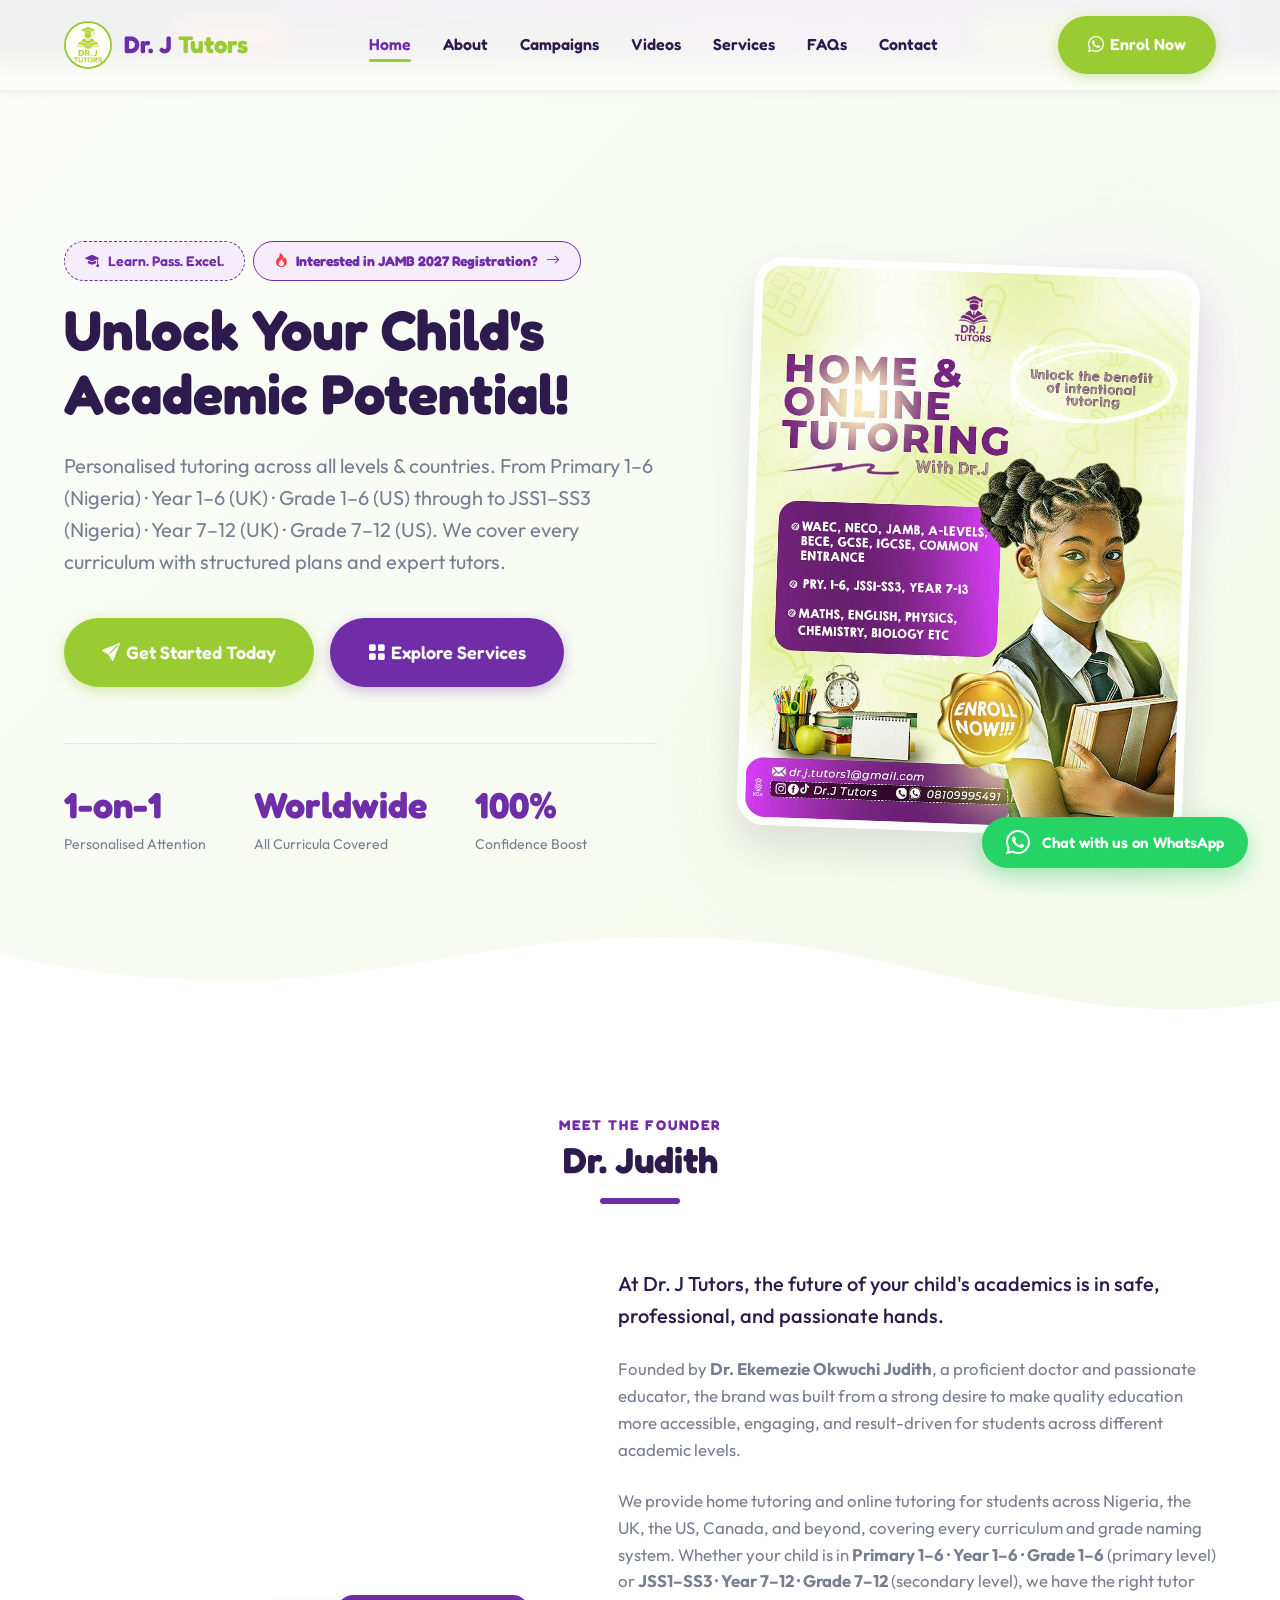
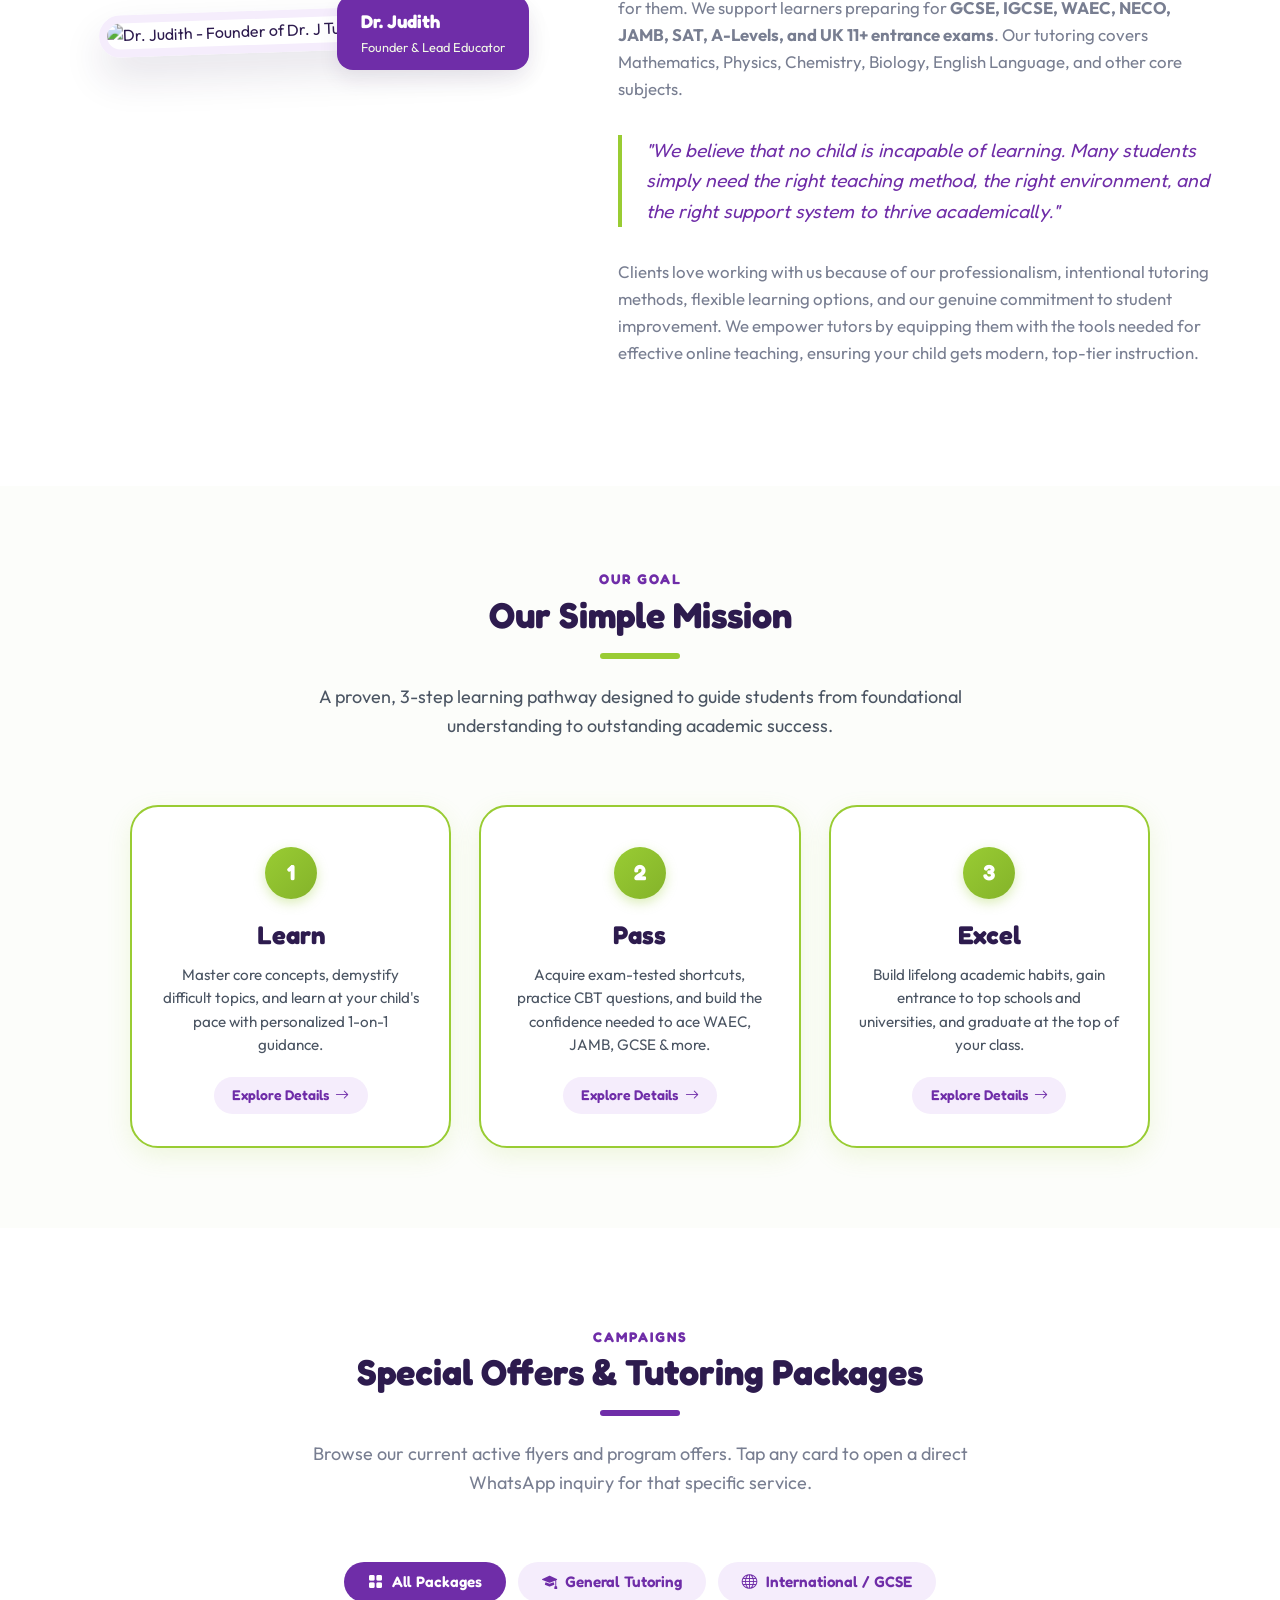
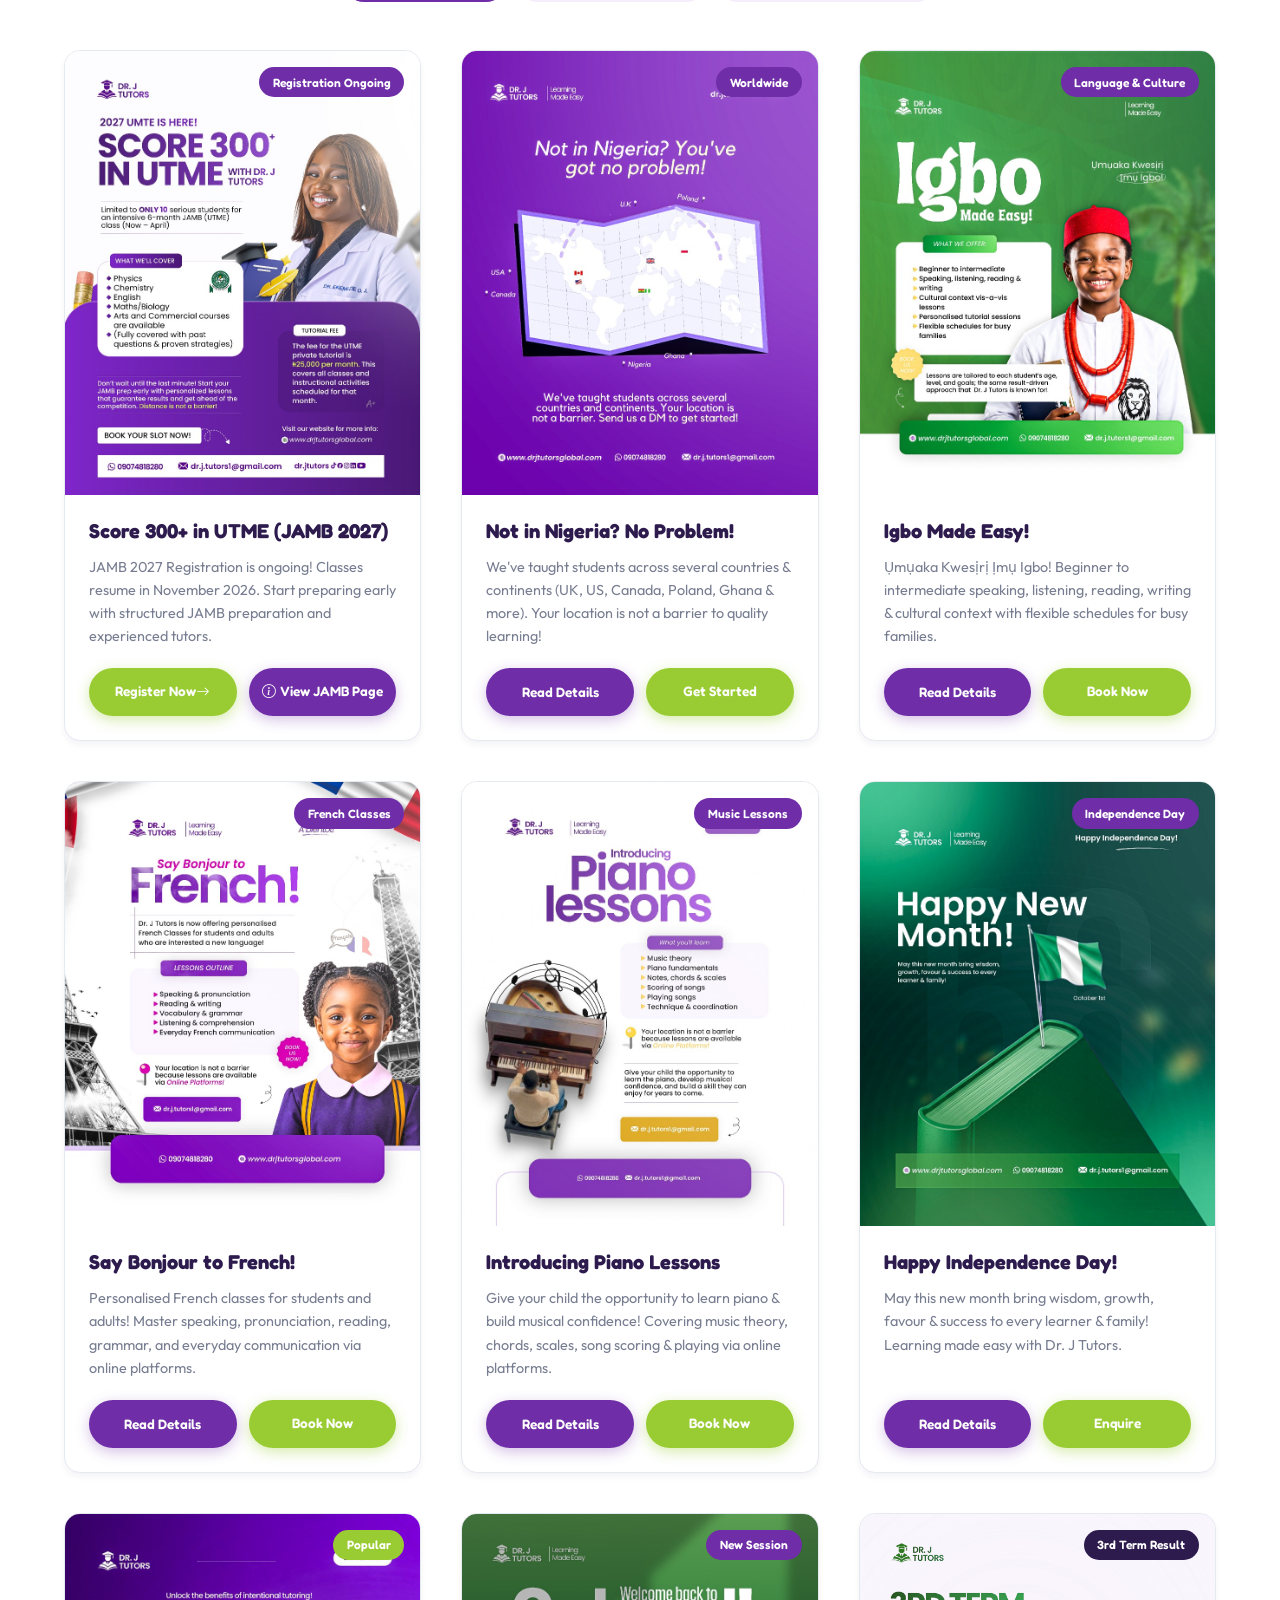
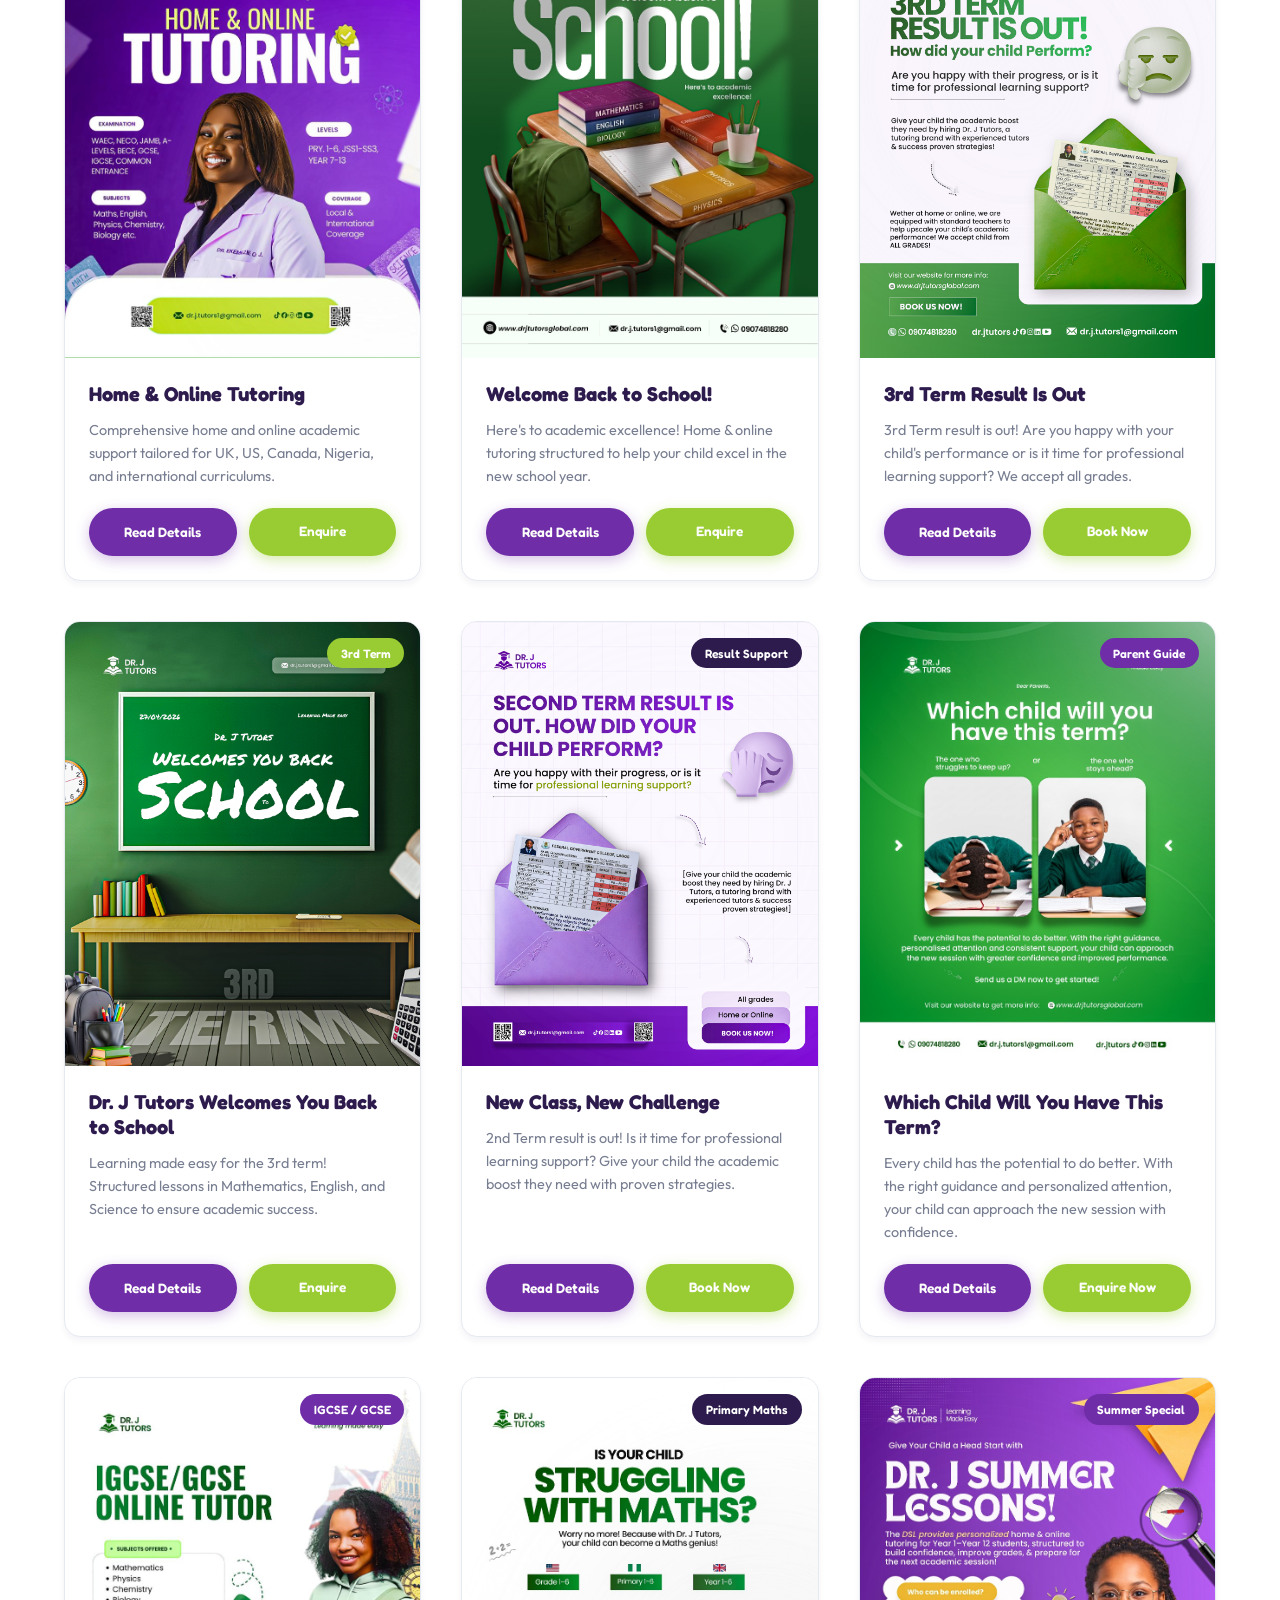
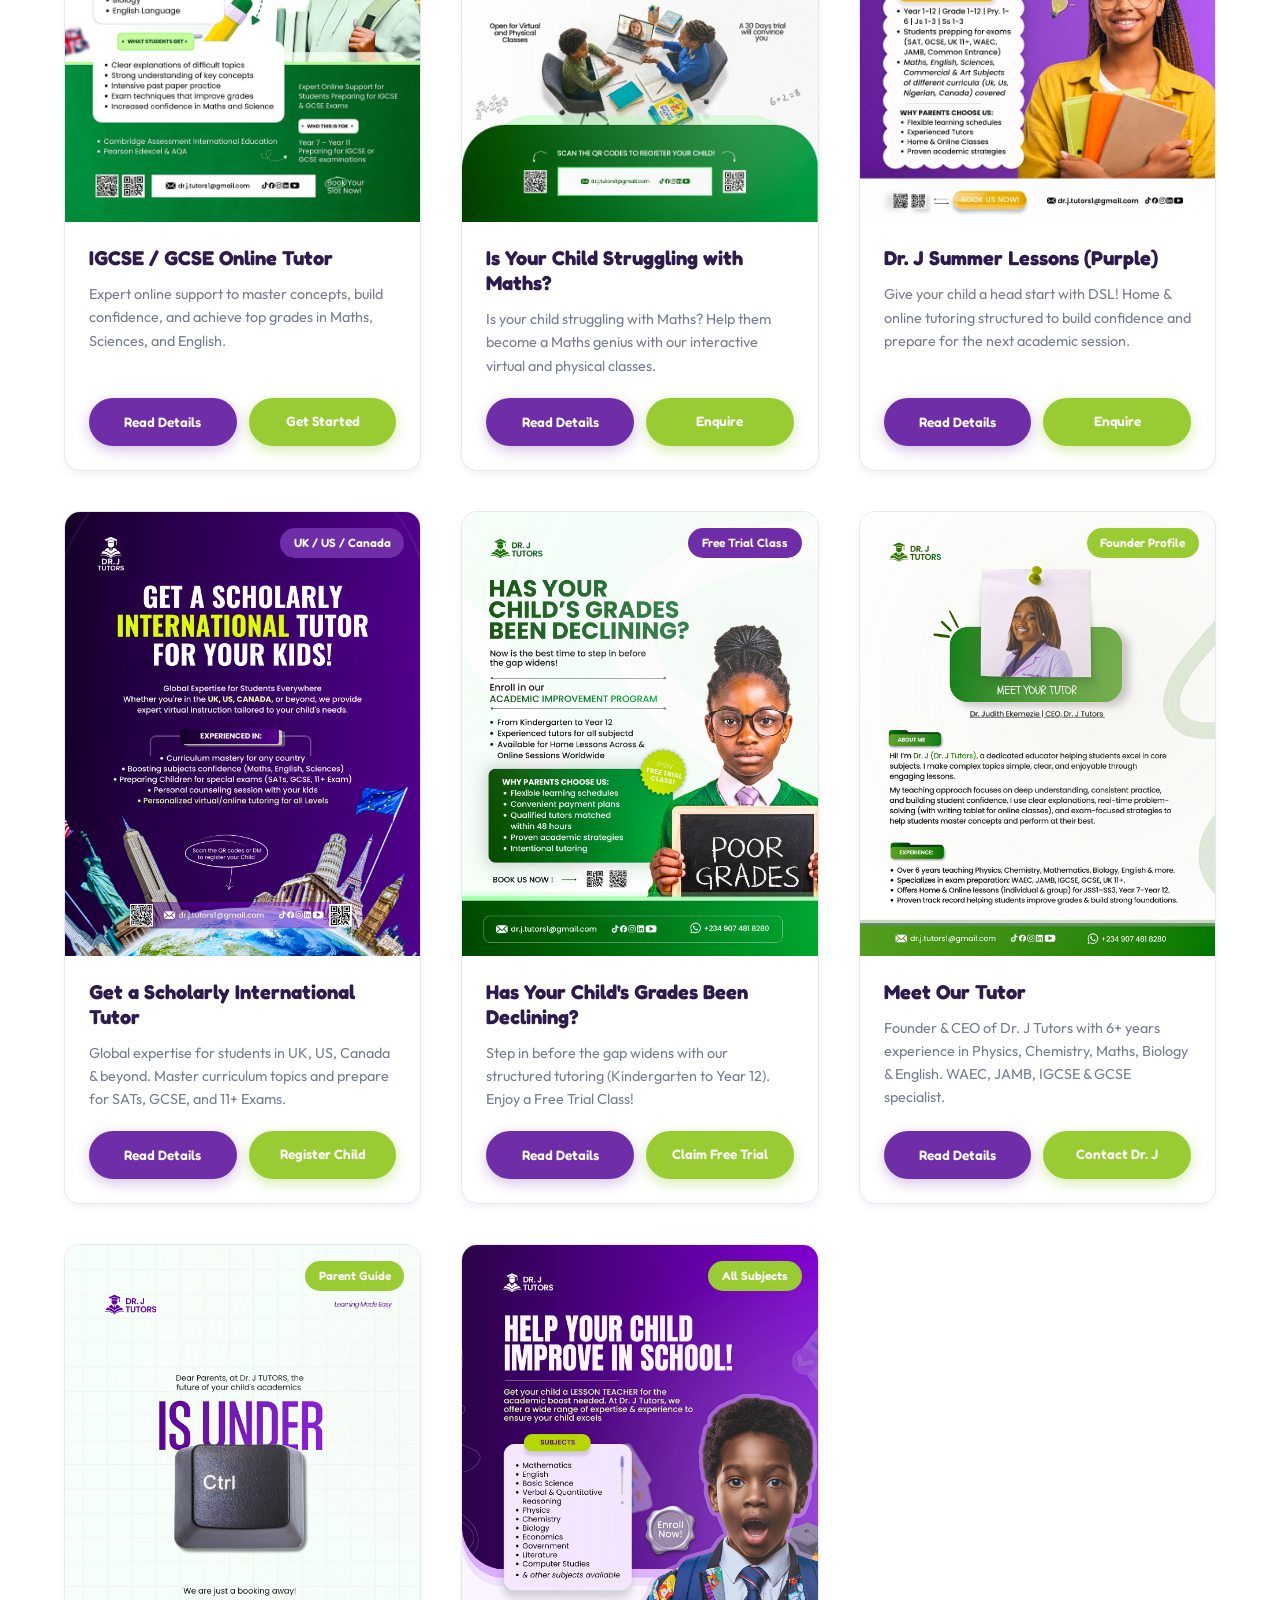
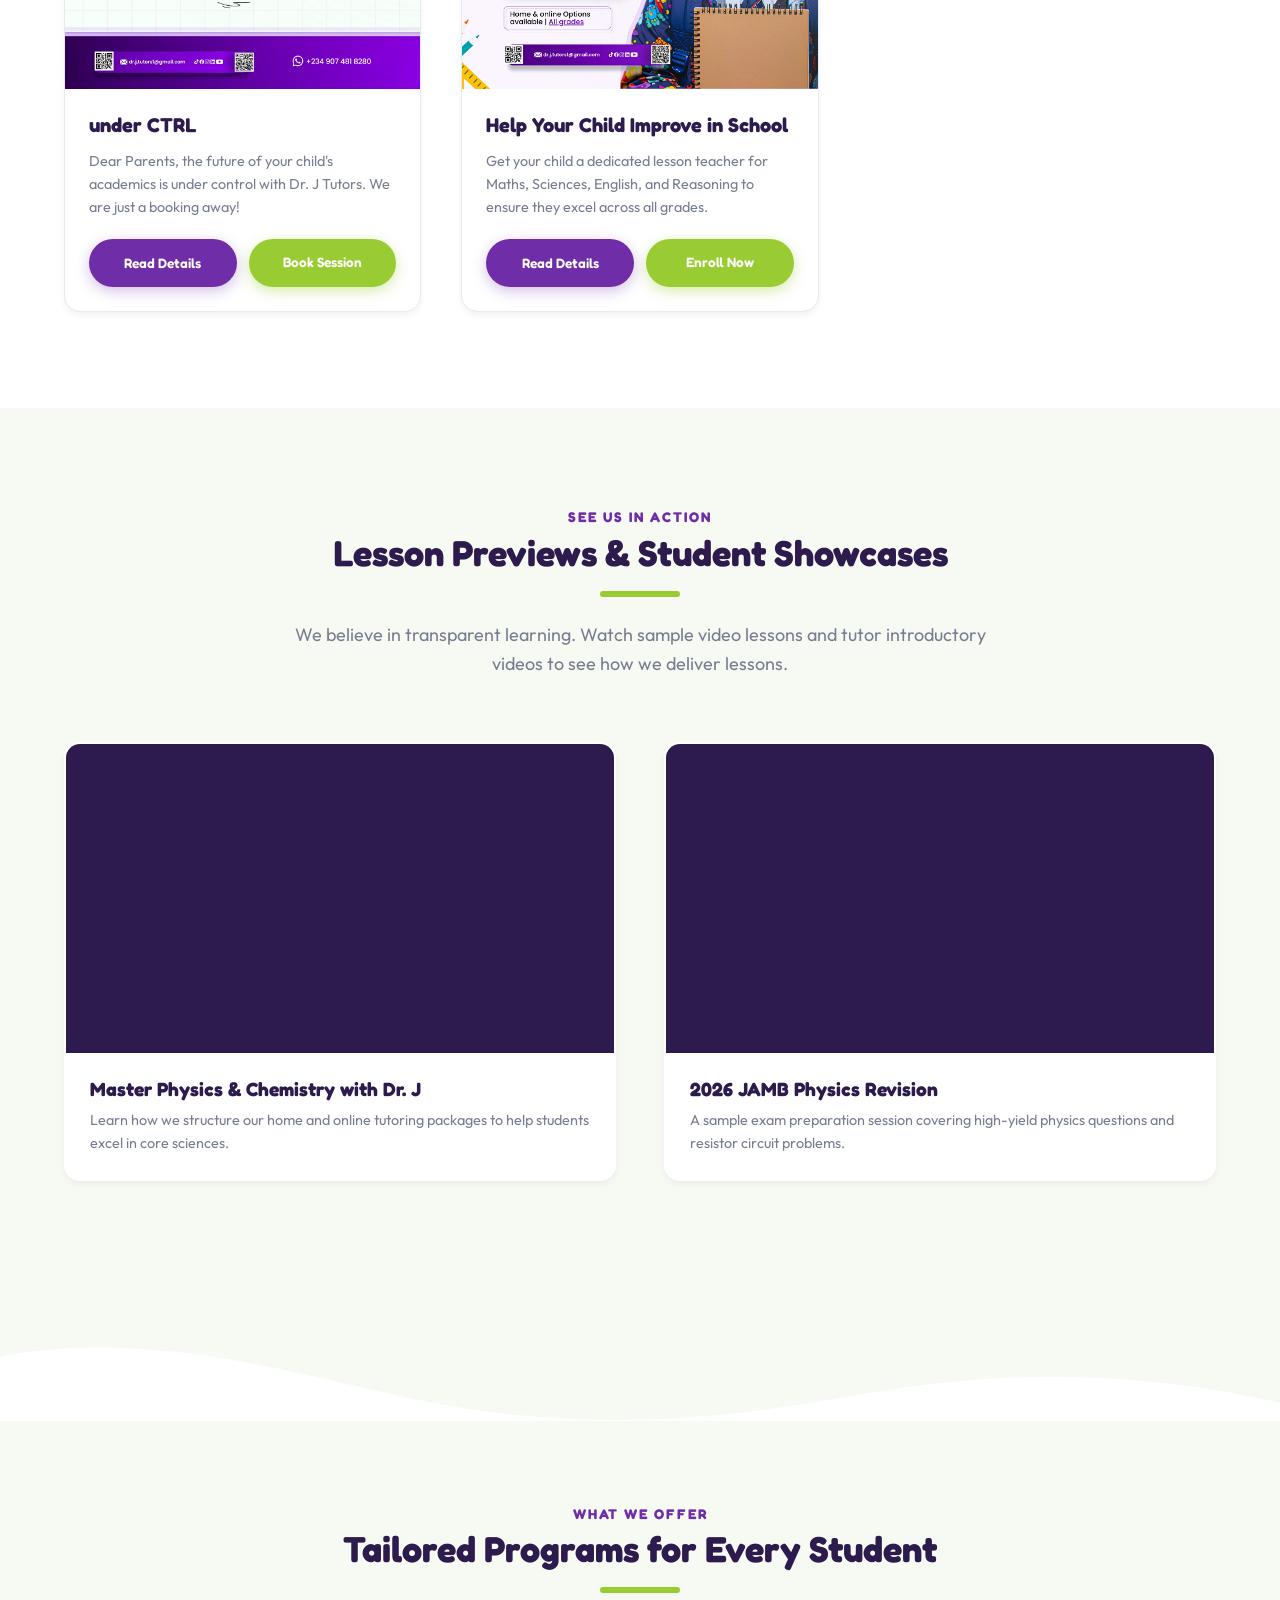
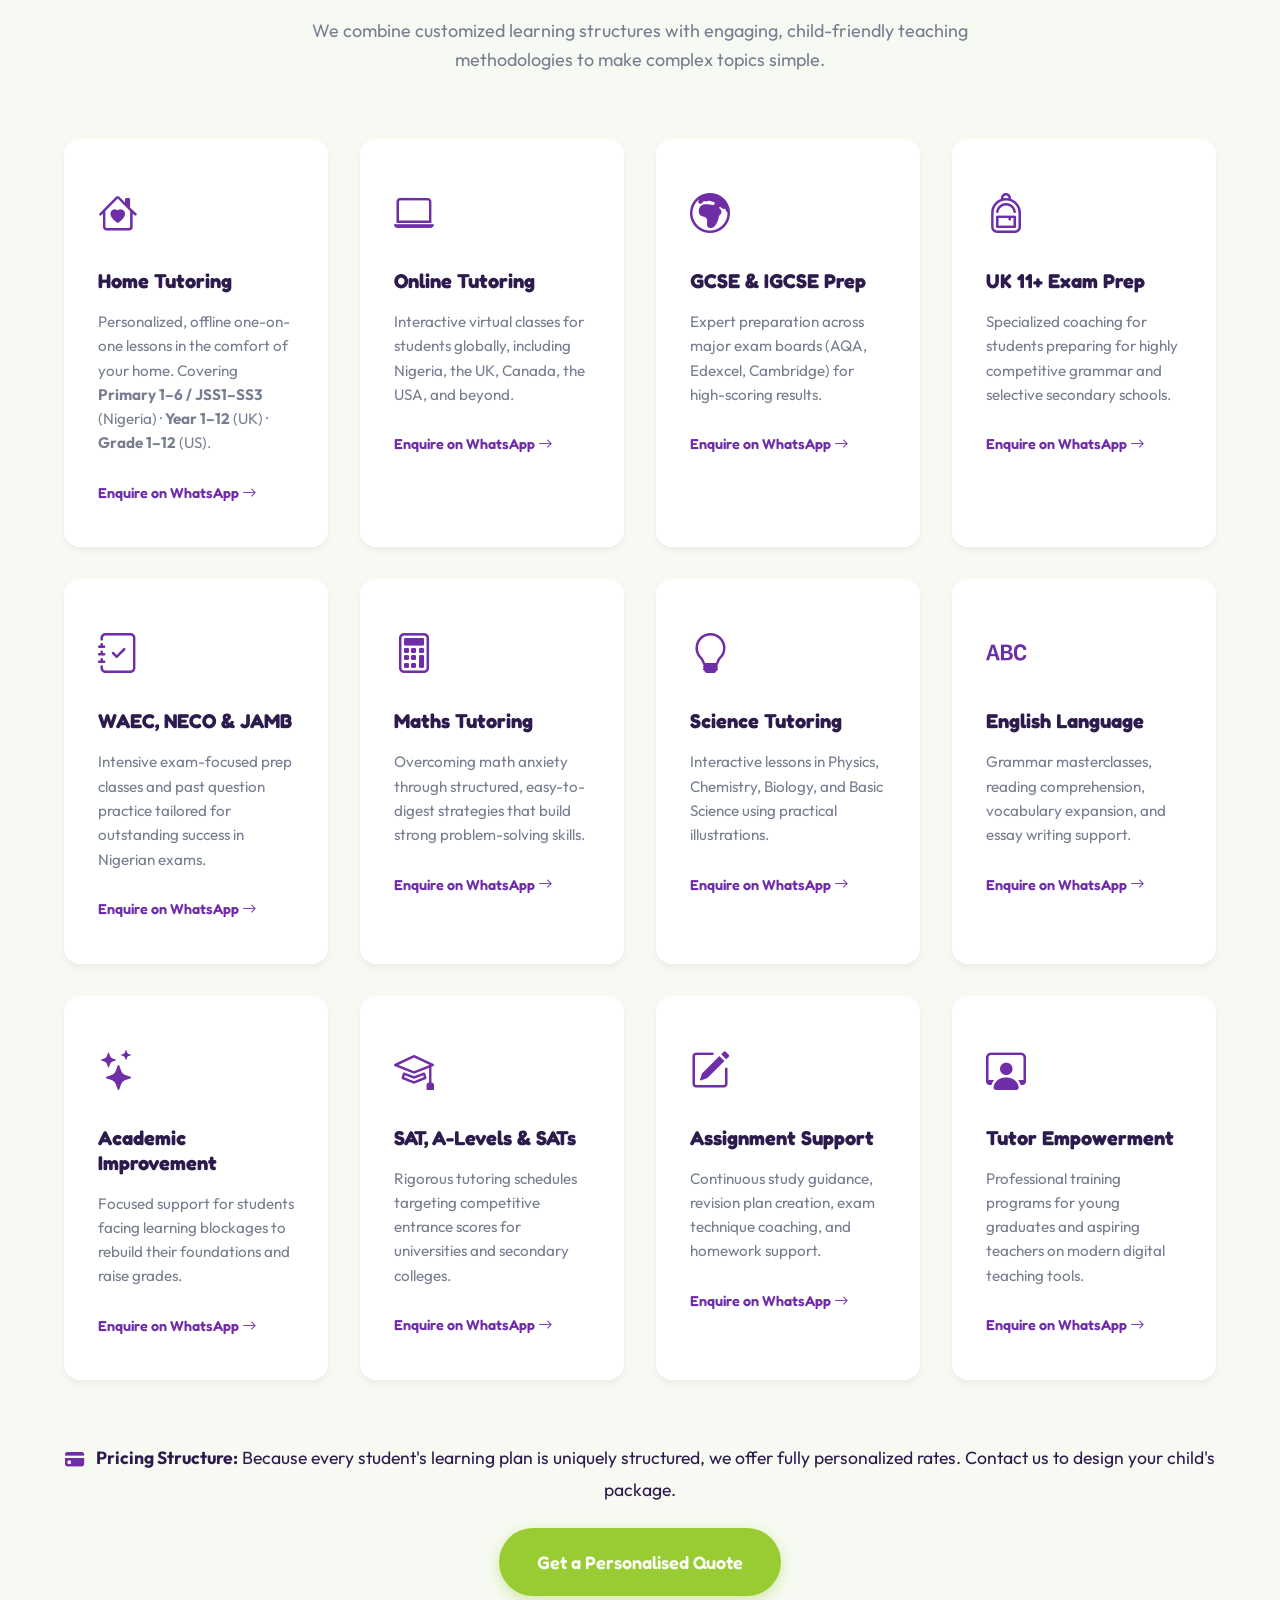
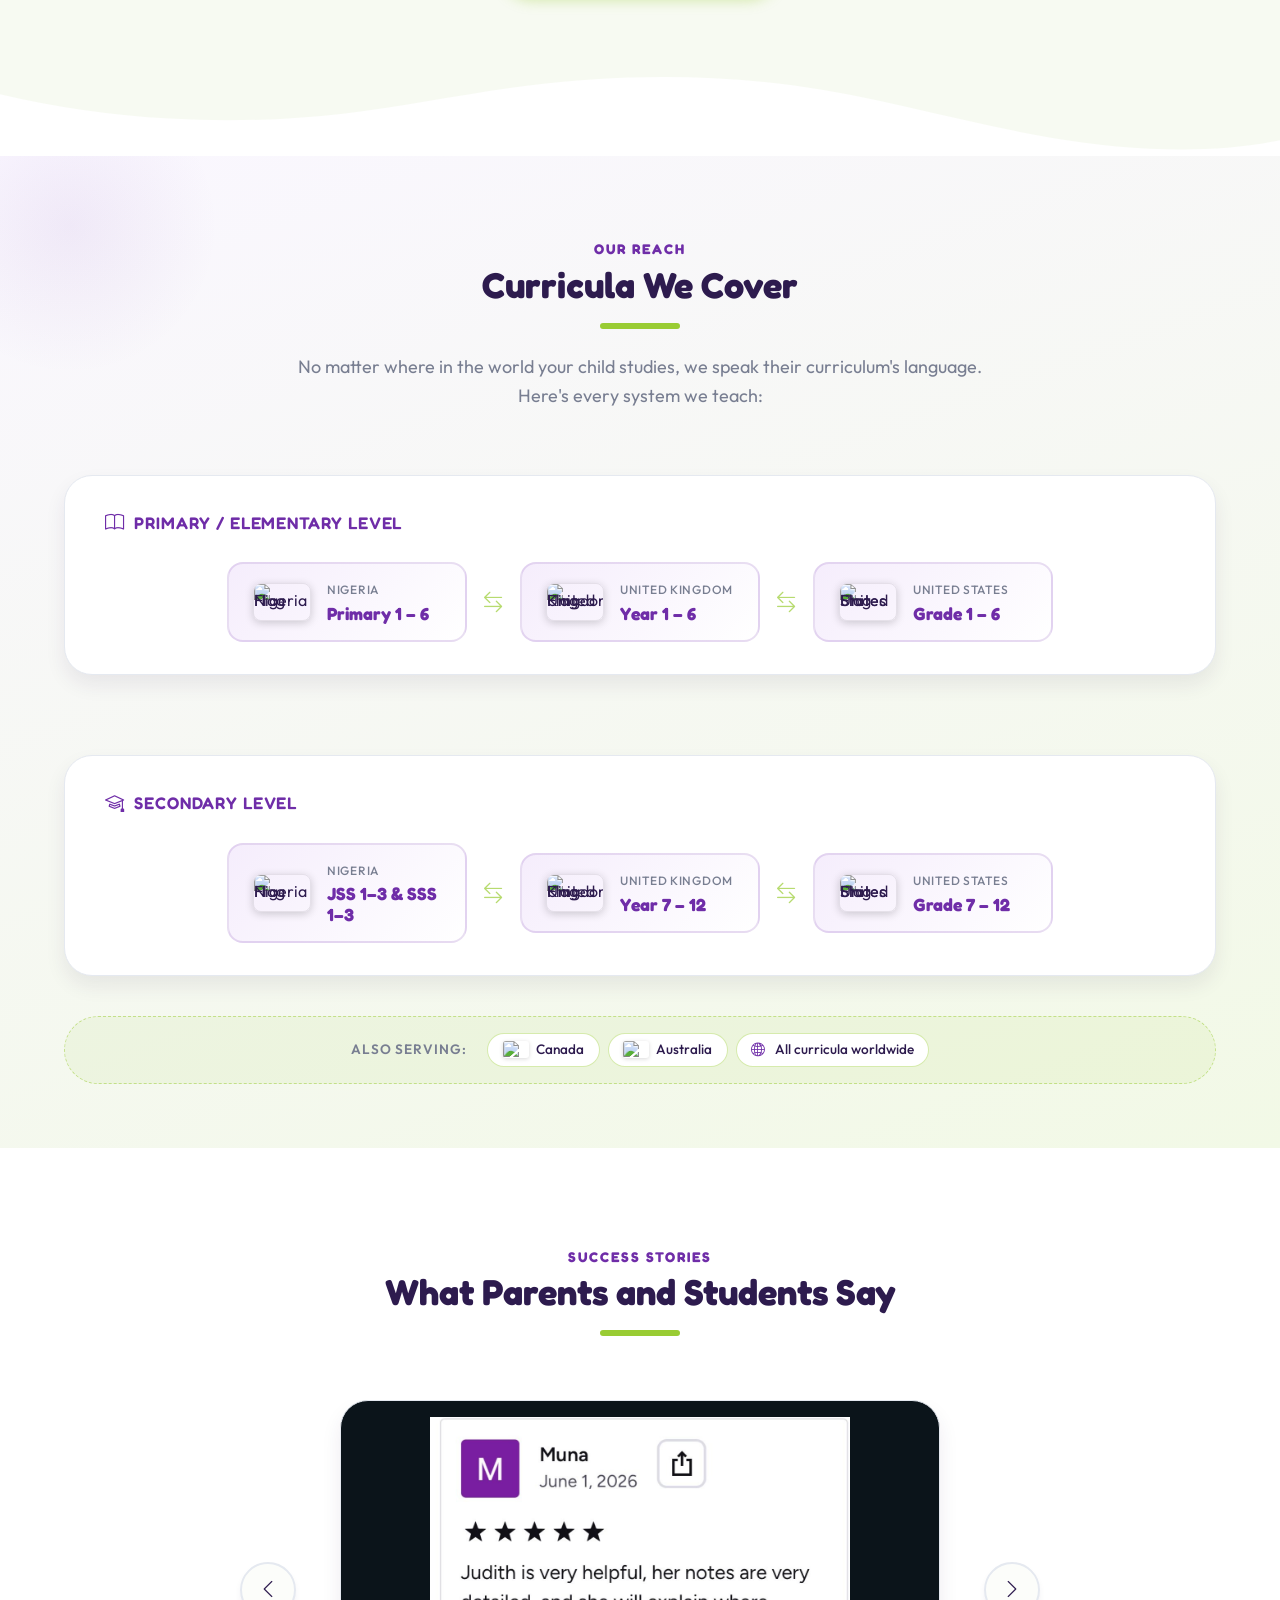
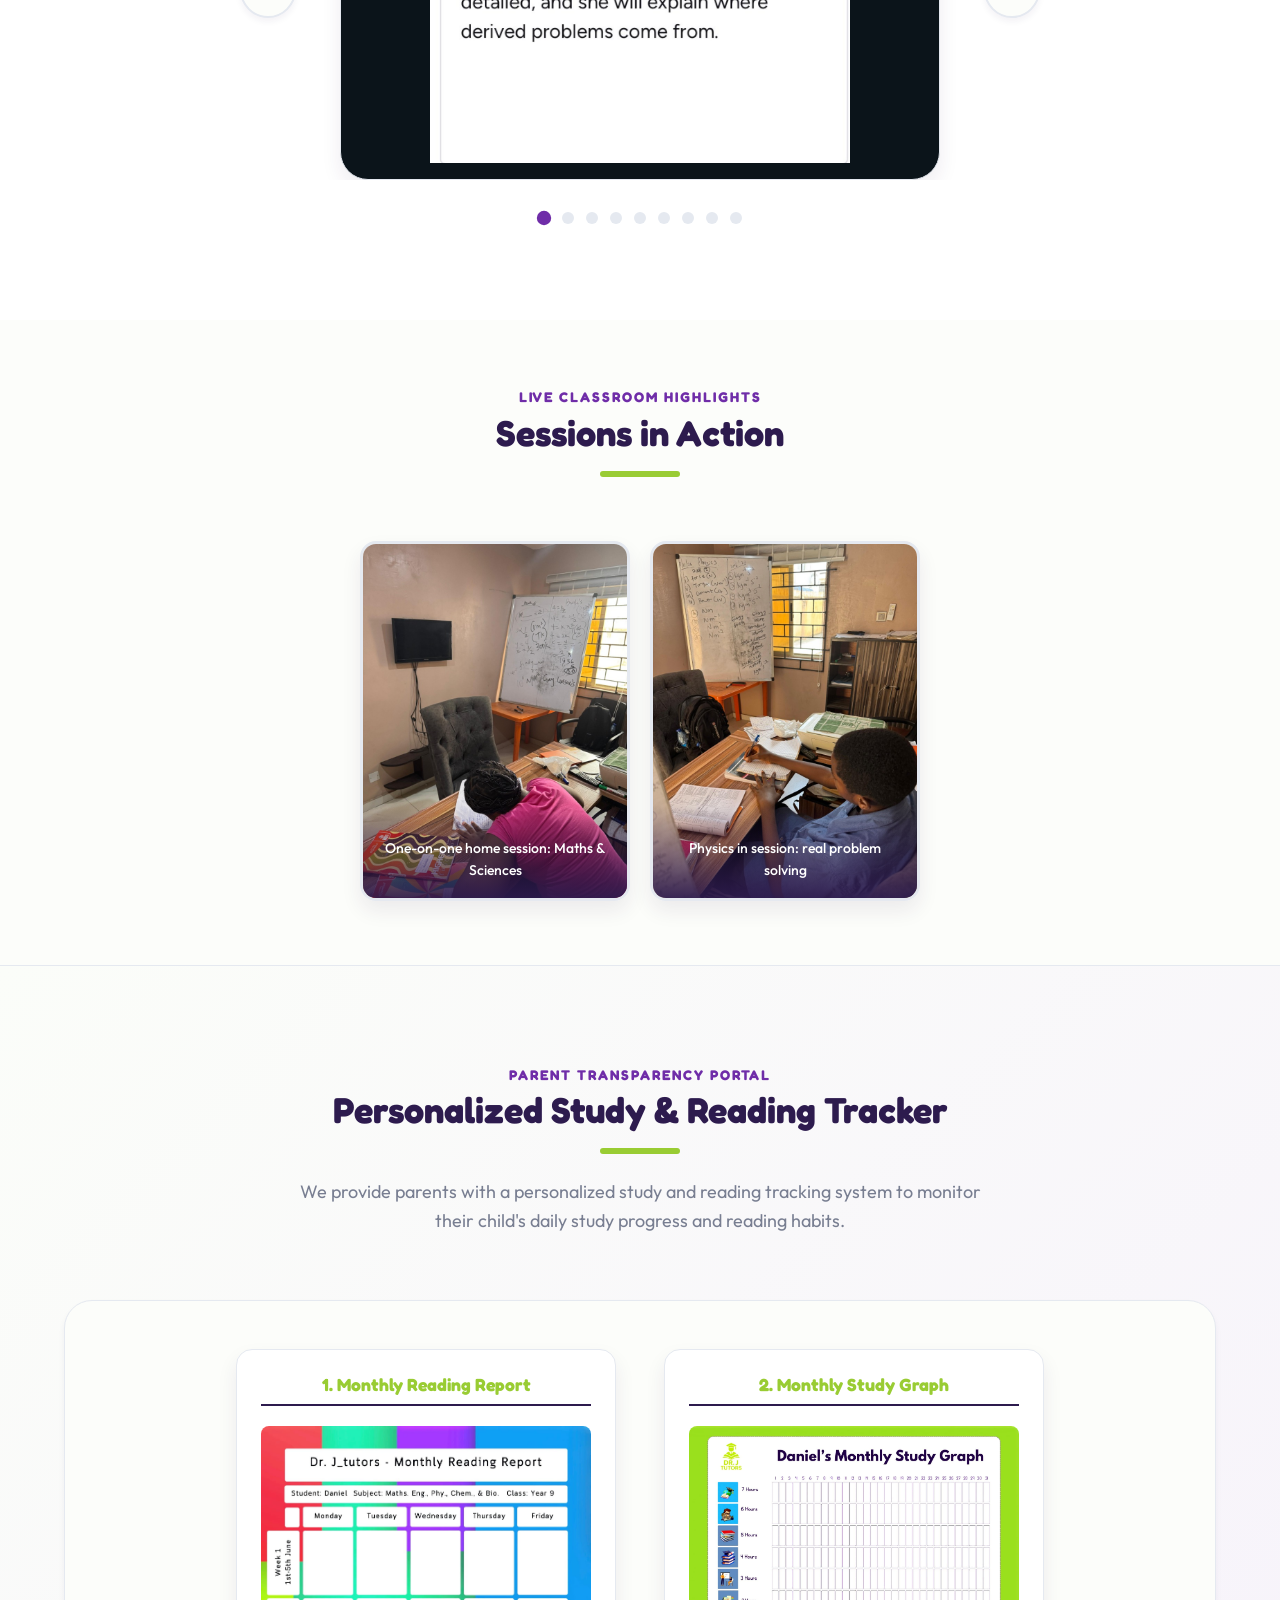
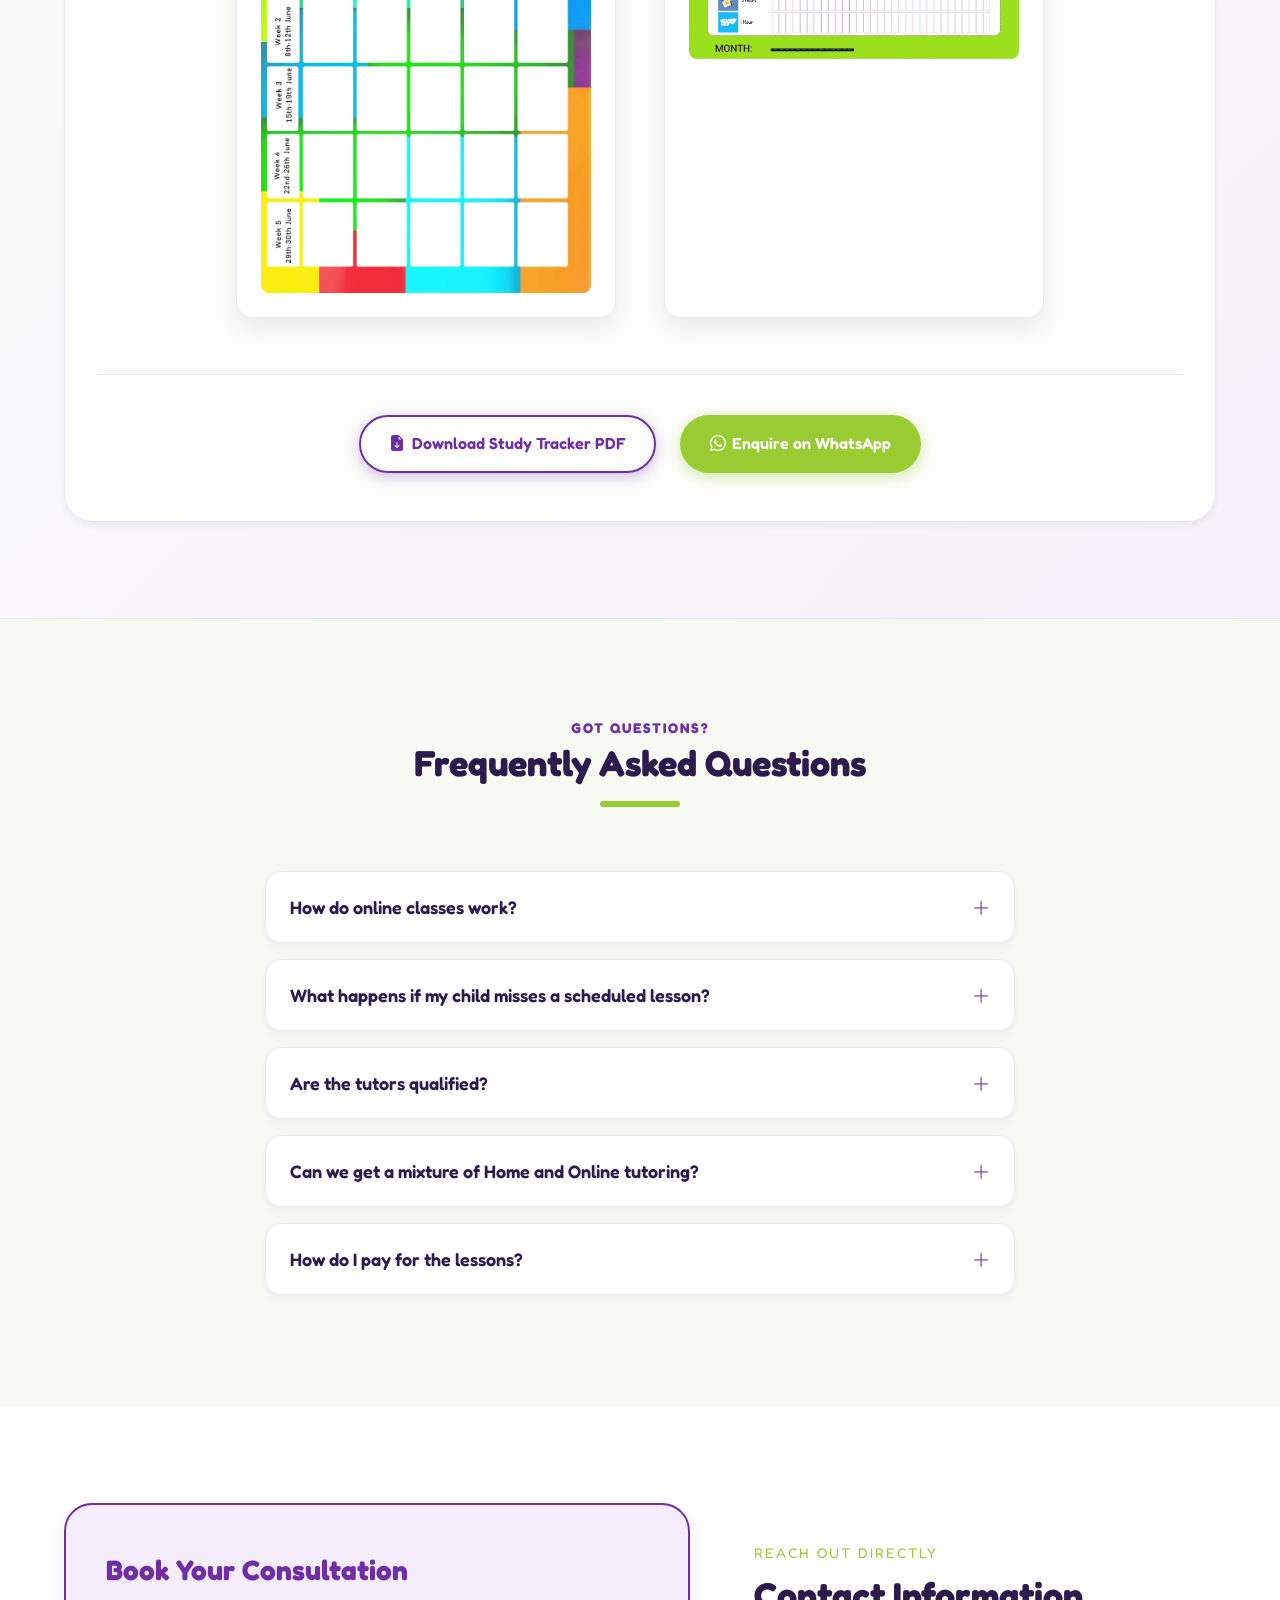
==== commit 672fa2cc: "Update JAMB page styling, match pill buttons with main page, remove emojis, and sync footer" ====
--- a/index.html
+++ b/index.html
@@ -51,7 +51,6 @@
 </head>
 <body>
 
-    <!-- Homepage JAMB Announcement Banner -->
     <!-- Homepage JAMB Announcement Banner -->
     <aside class="jamb-announcement-banner" aria-label="JAMB 2027 Registration Announcement">
         <div class="container jamb-banner-inner">
@@ -264,7 +263,7 @@
                         </div>
                         <div class="flyer-content">
                             <h3>Score 300+ in UTME (JAMB 2027)</h3>
-                            <p class="flyer-details">🚨🎉 JAMB 2027 Registration is ongoing! Classes resume in November 2026. Start preparing early with structured JAMB preparation and experienced tutors.</p>
+                            <p class="flyer-details">JAMB 2027 Registration is ongoing! Classes resume in November 2026. Start preparing early with structured JAMB preparation and experienced tutors.</p>
                             <div class="flyer-buttons-group">
                                 <a href="./jamb" class="btn btn-primary btn-sm" style="text-decoration: none;">Register Now <i class="bi bi-arrow-right"></i></a>
                                 <a href="./jamb" class="btn btn-secondary btn-sm" style="text-decoration: none;"><i class="bi bi-info-circle" style="margin-right: 0.25rem;"></i> View JAMB Page</a>
--- a/style.css
+++ b/style.css
@@ -2499,7 +2499,7 @@
 .jamb-announcement-banner {
     background: linear-gradient(90deg, #2d1b4e 0%, #6f2da8 60%, #431b69 100%);
     color: #ffffff;
-    padding: 0.65rem 0;
+    padding: 1.25rem 0 0.65rem;
     font-size: 0.9rem;
     position: relative;
     z-index: 101;
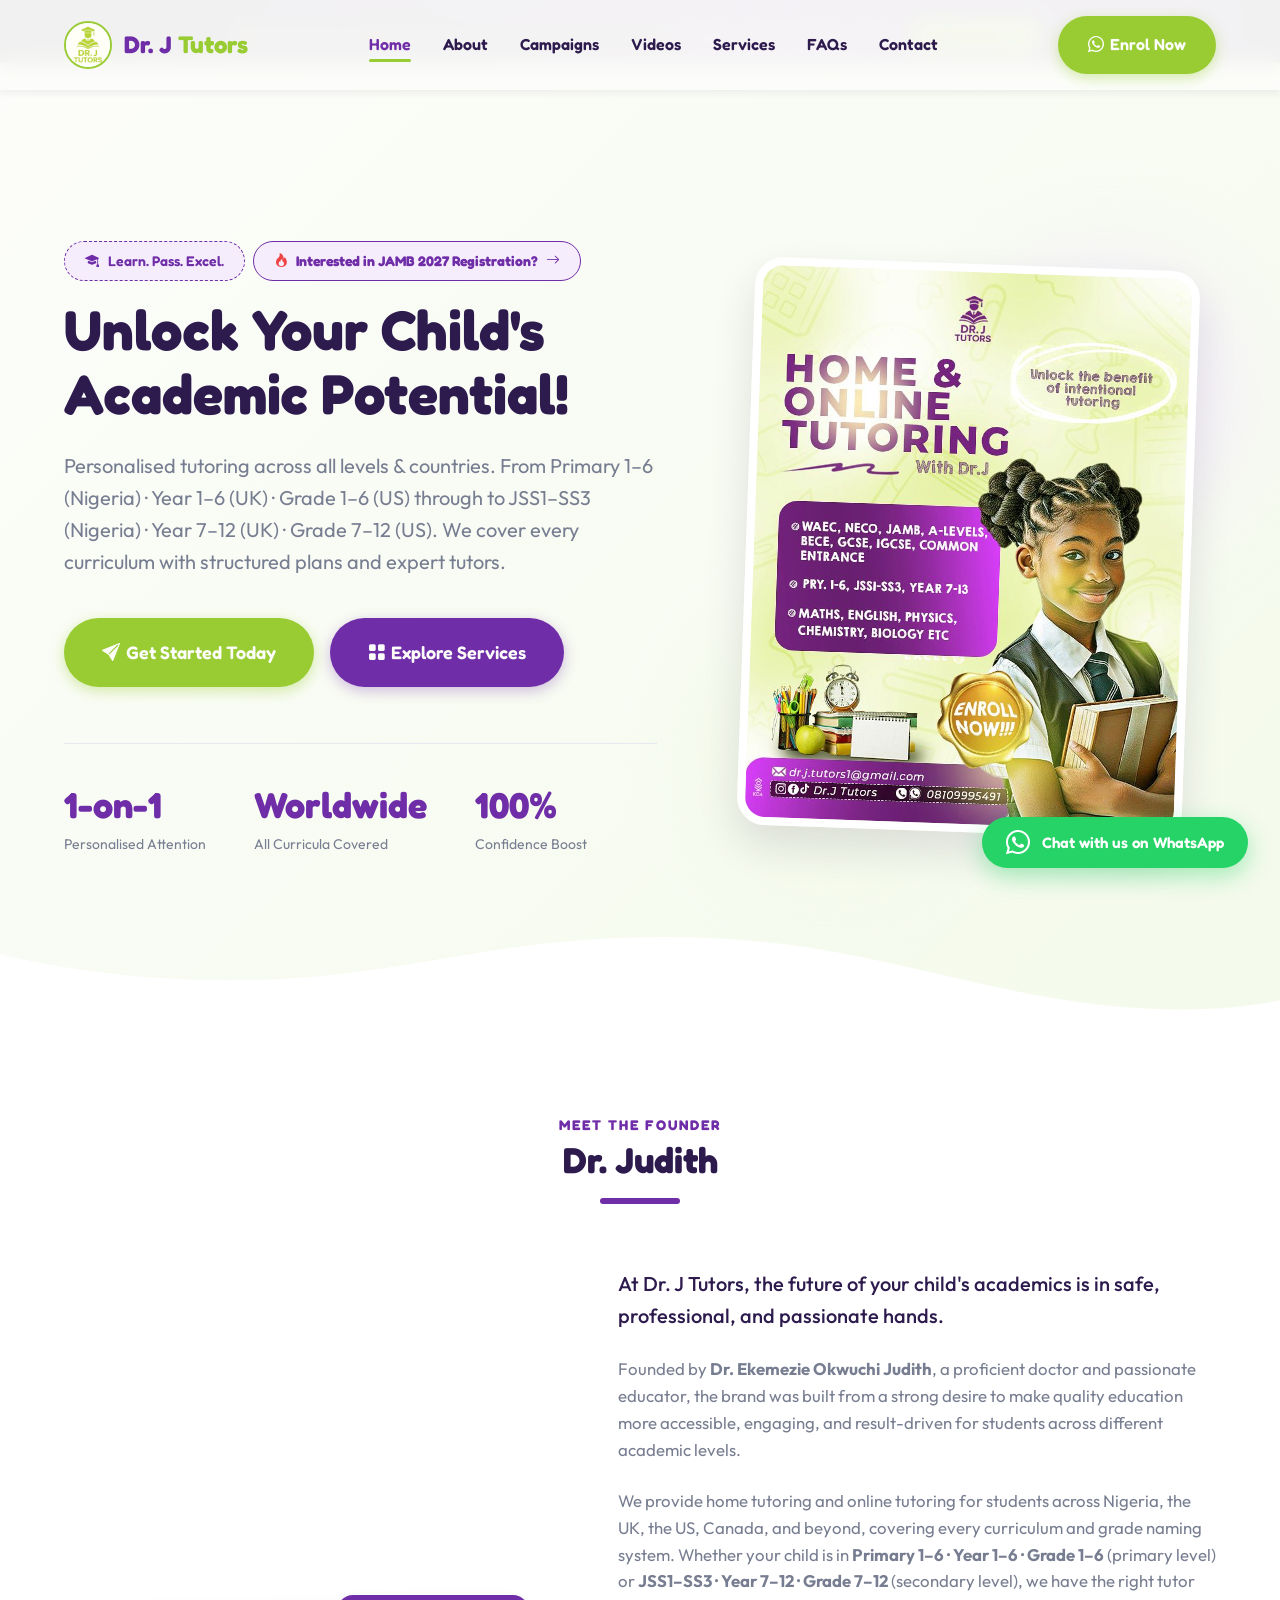
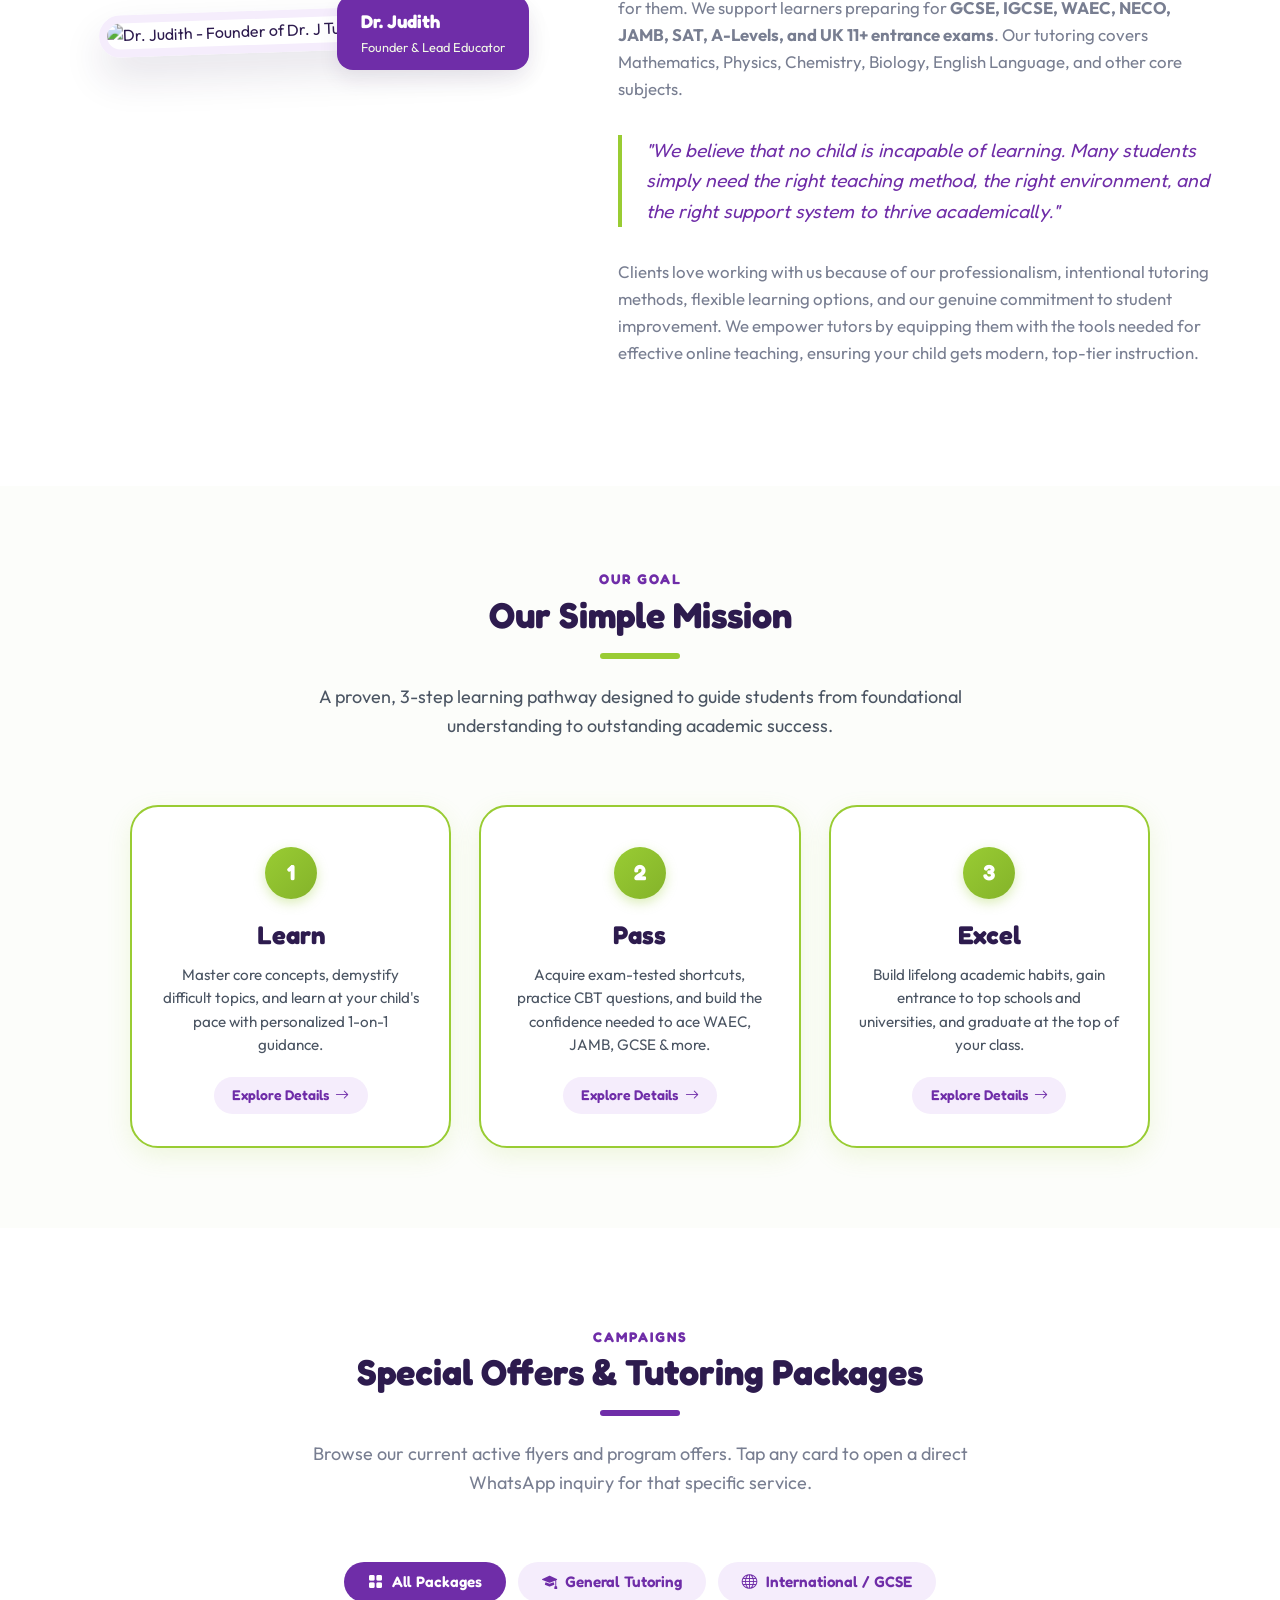
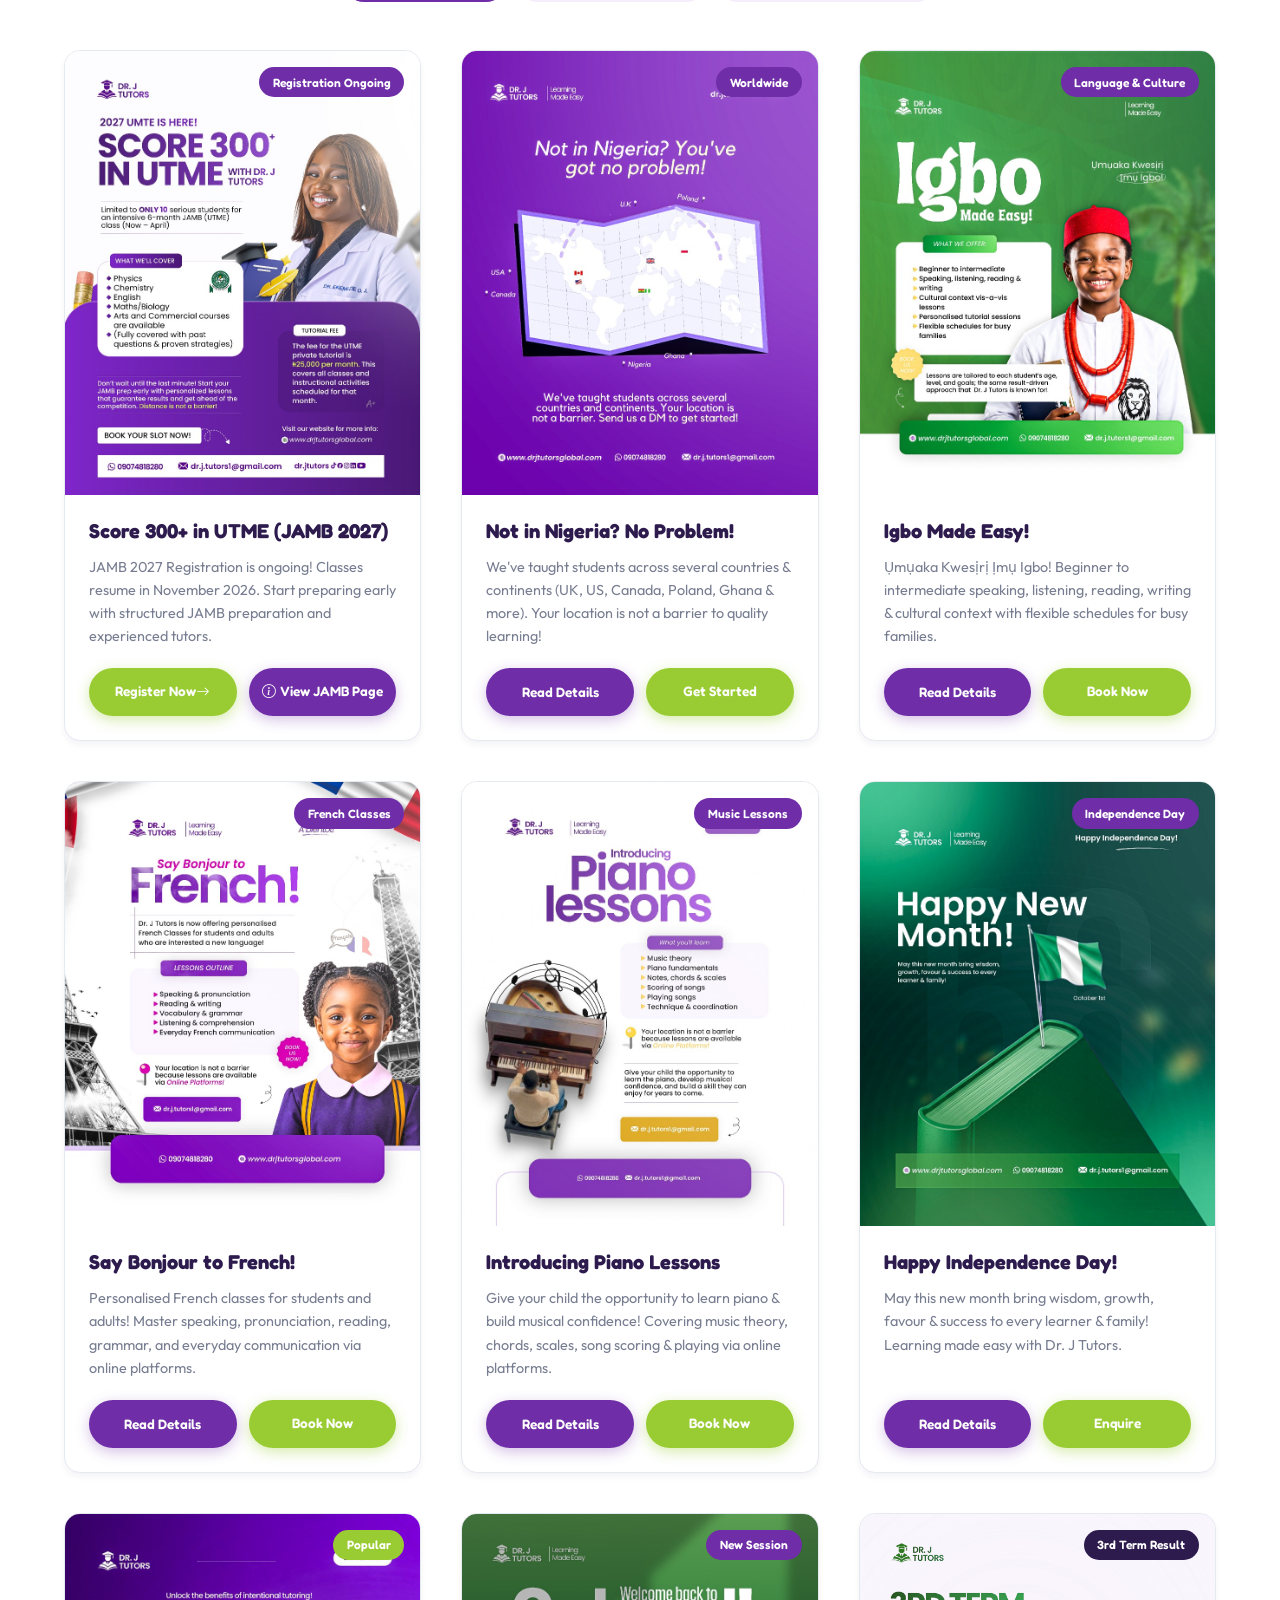
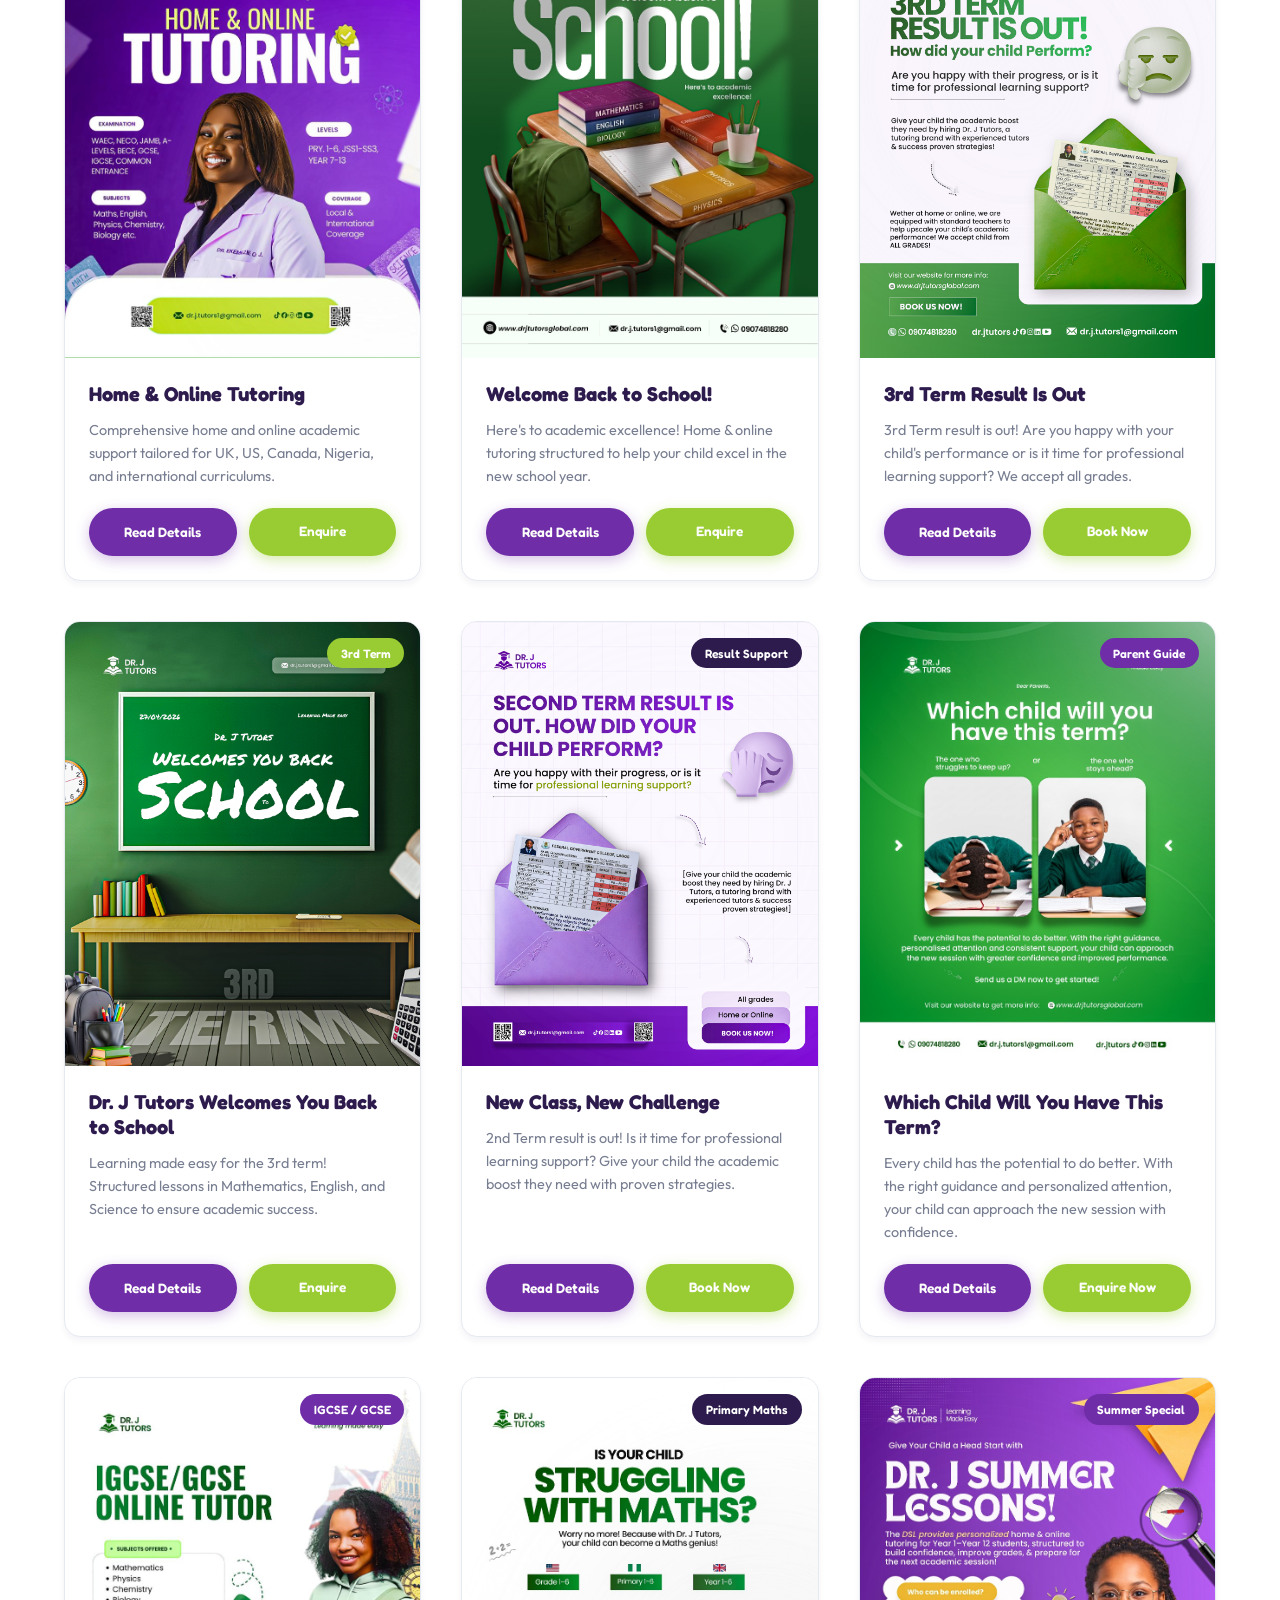
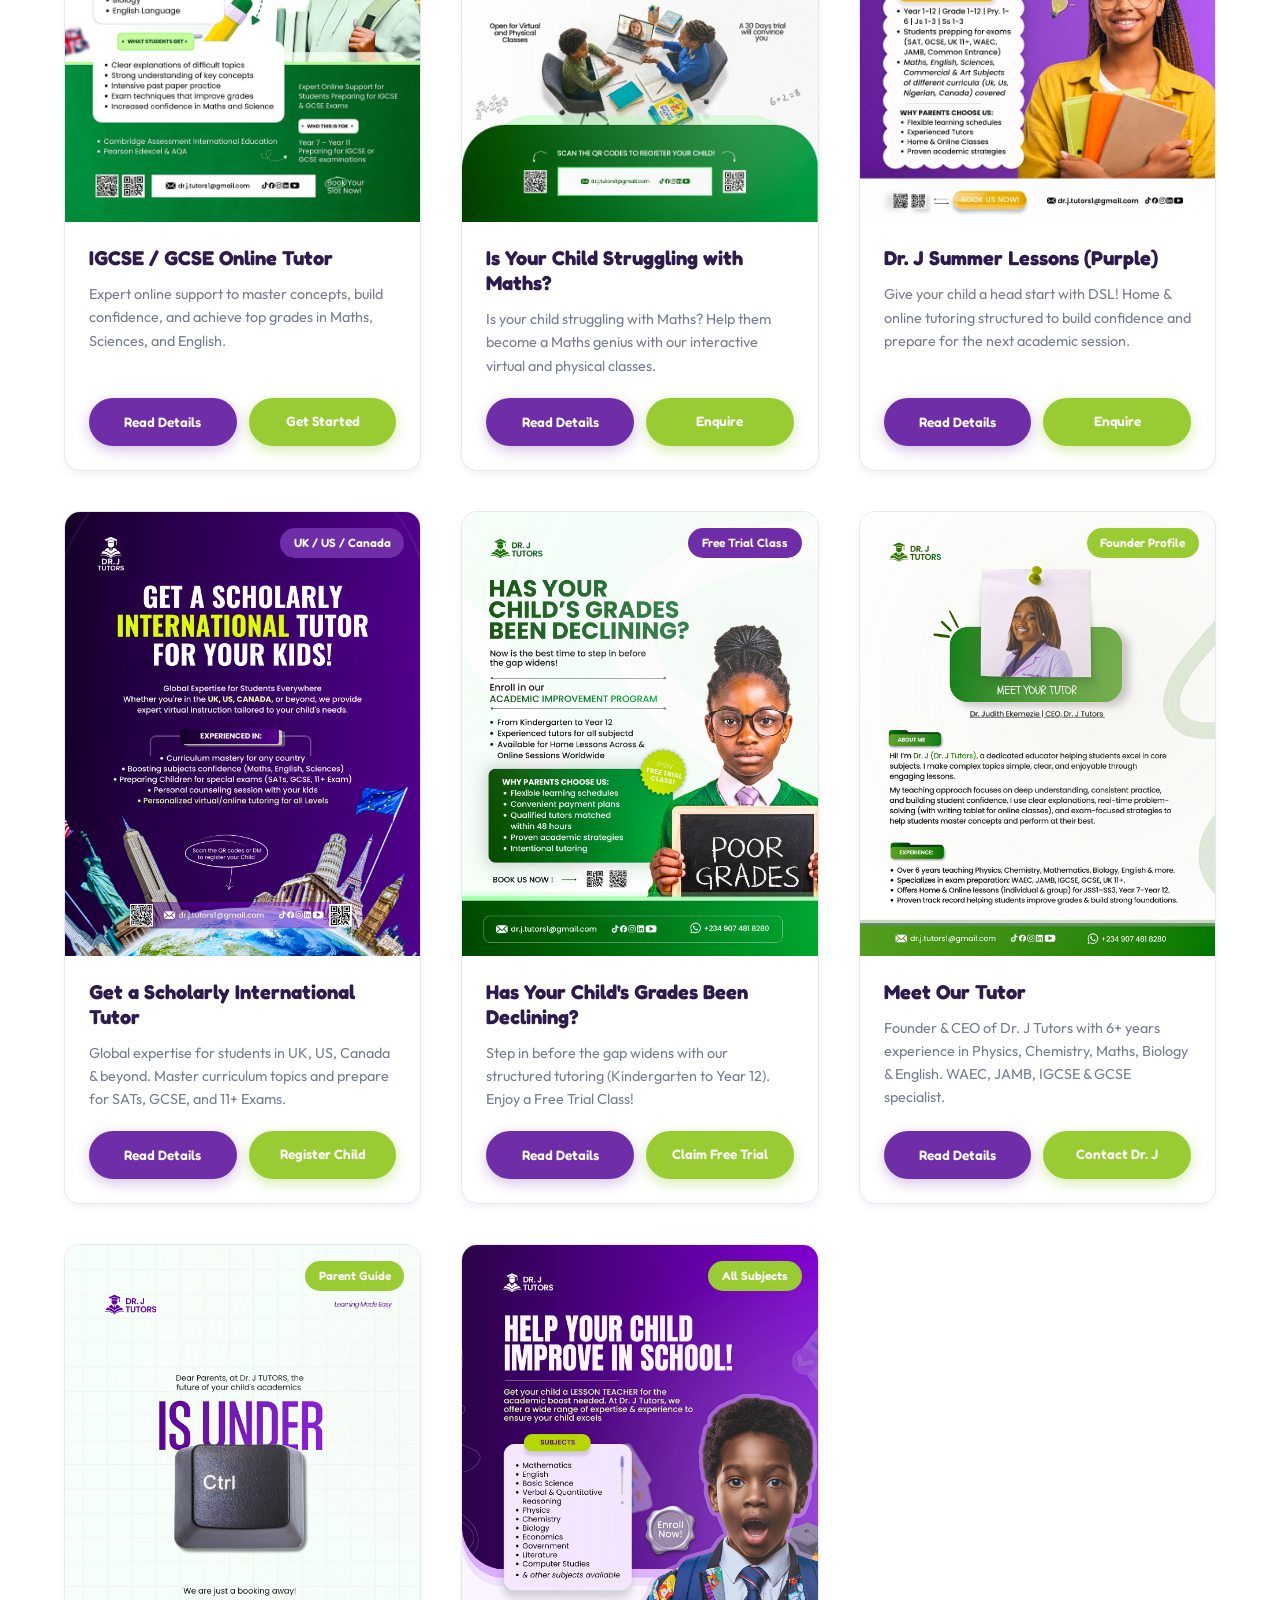
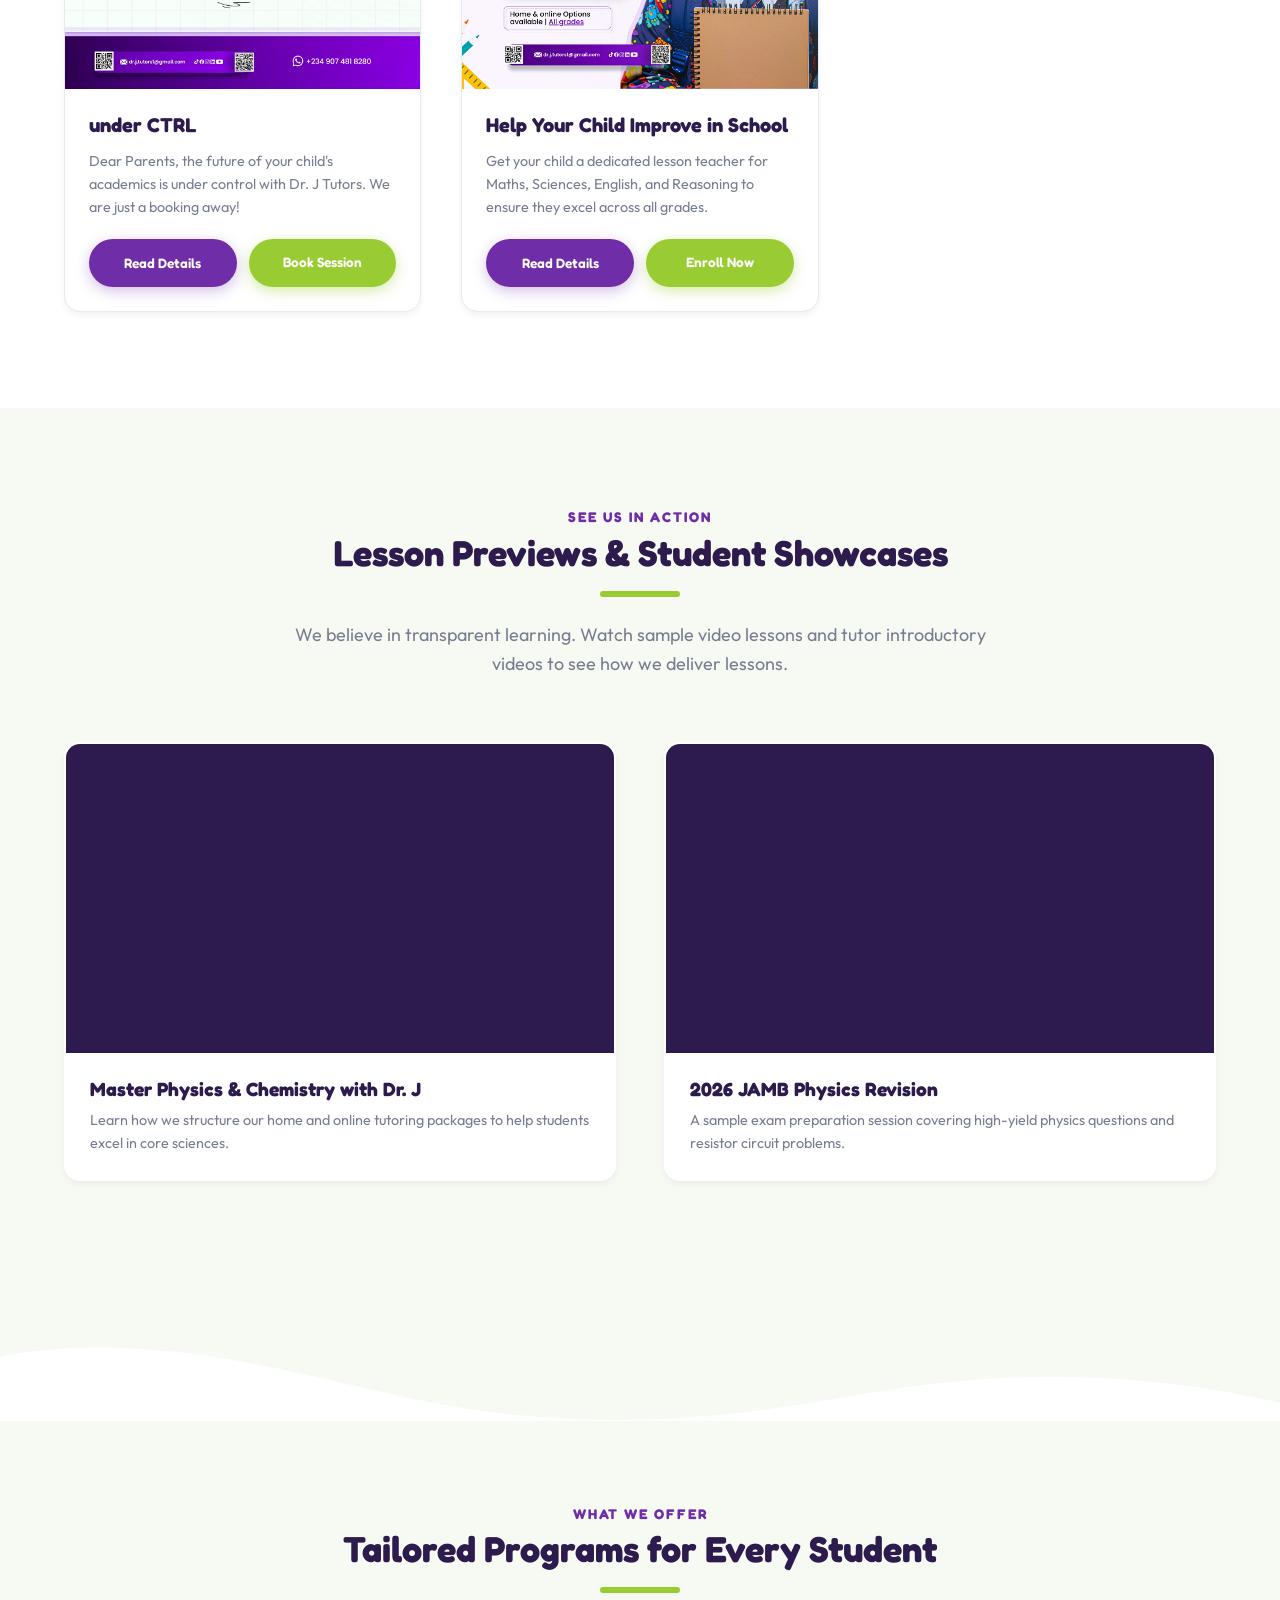
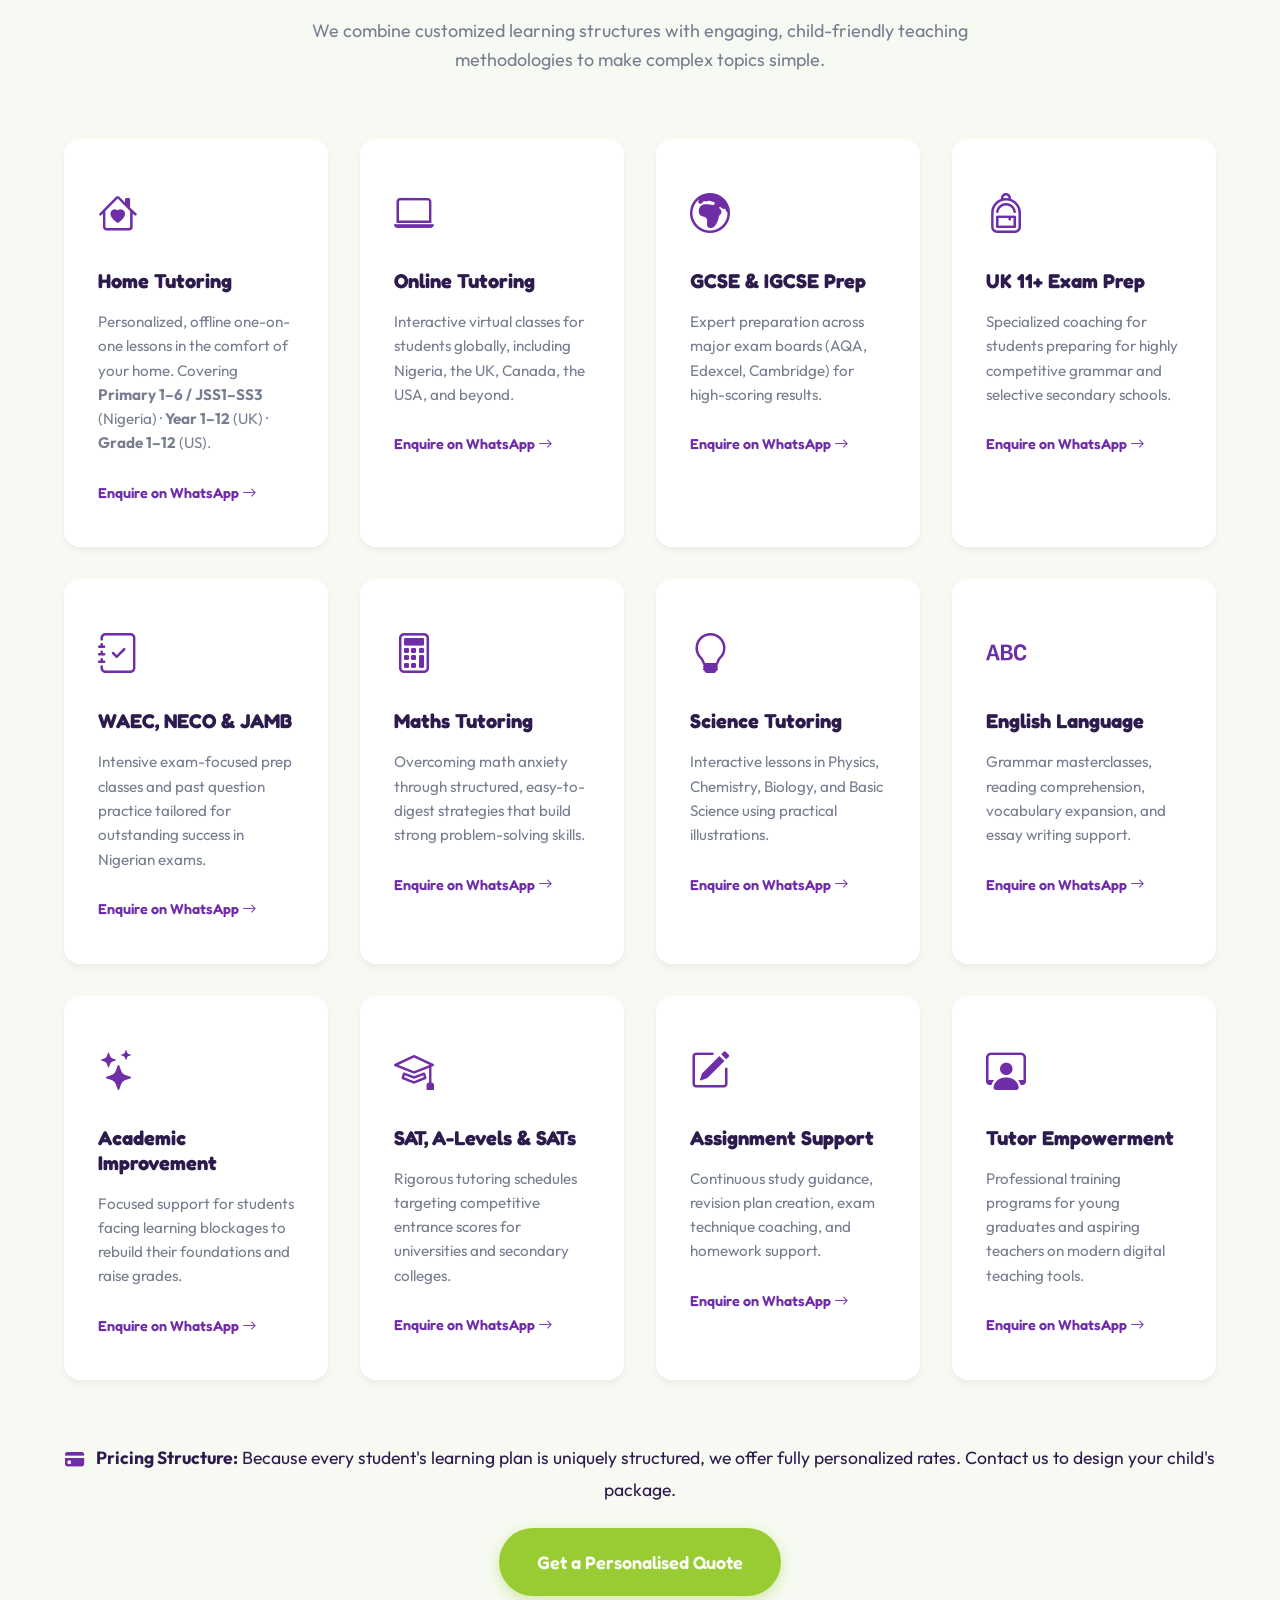
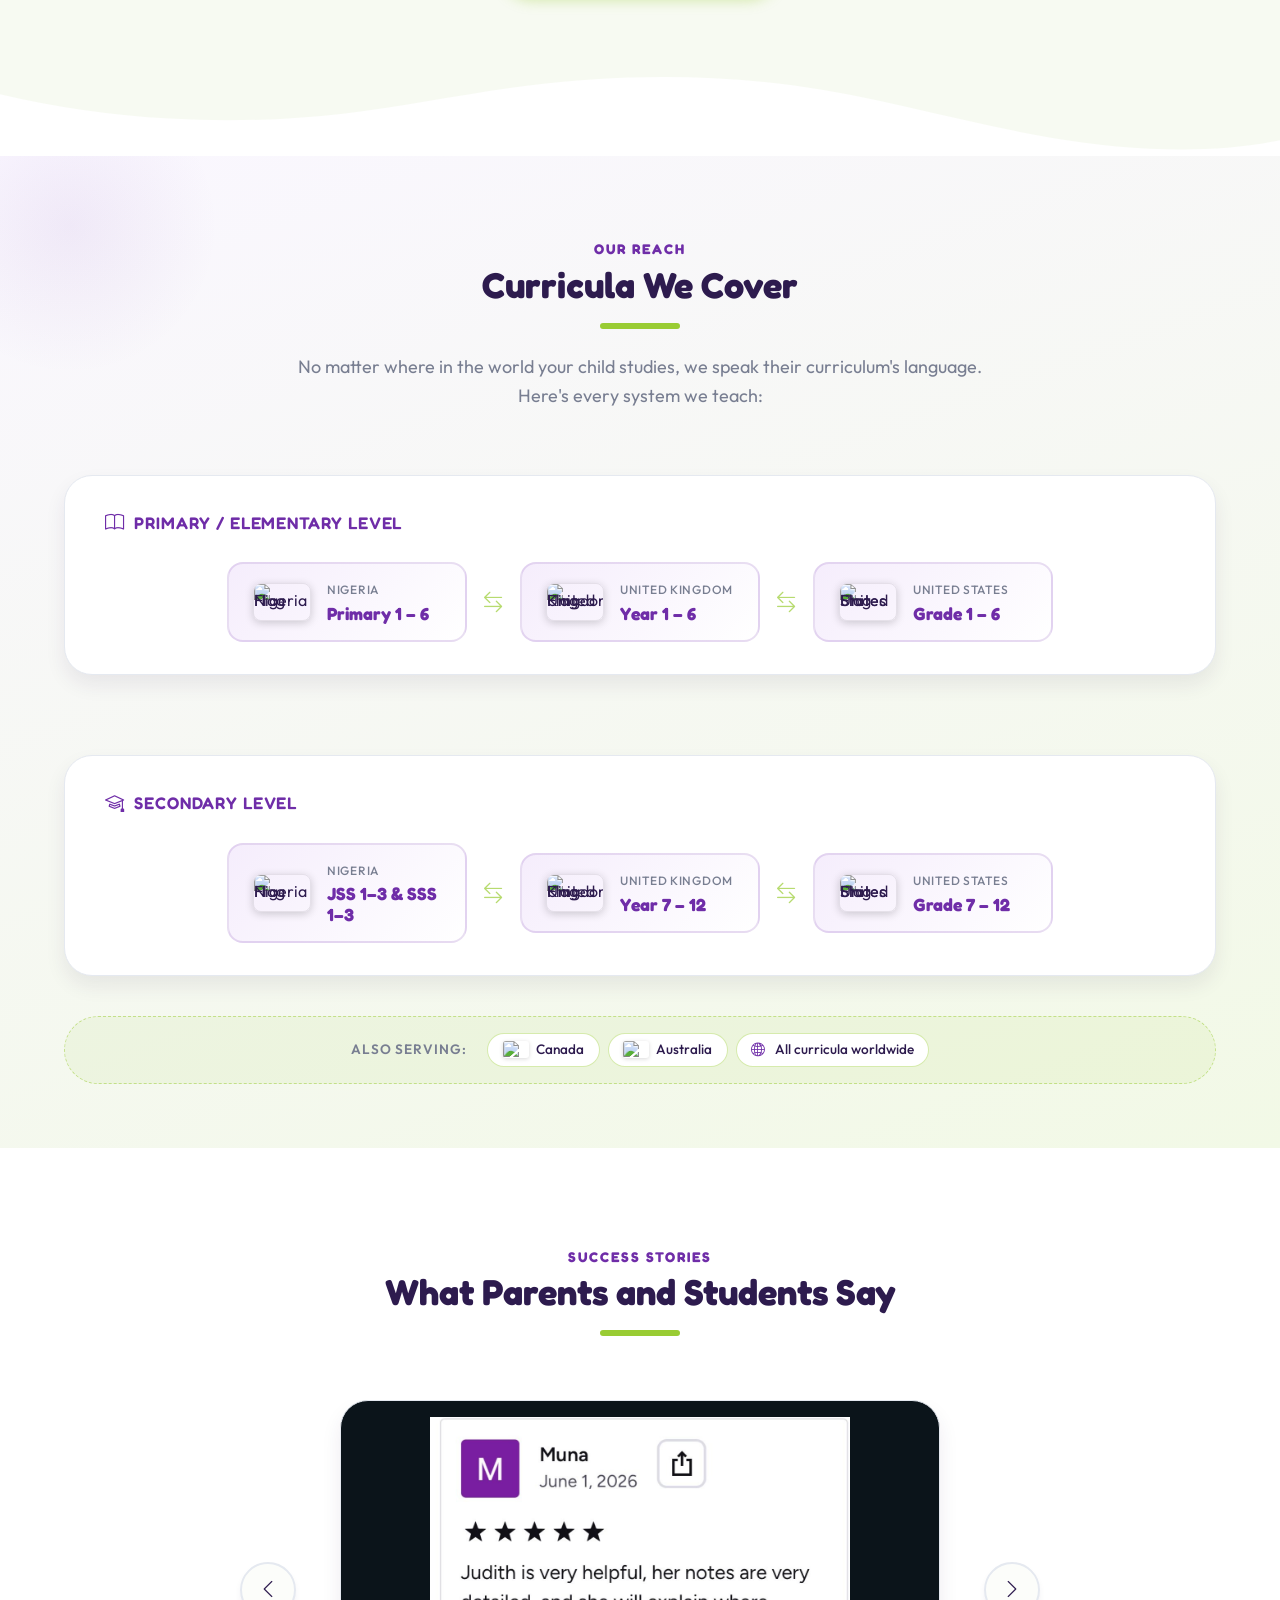
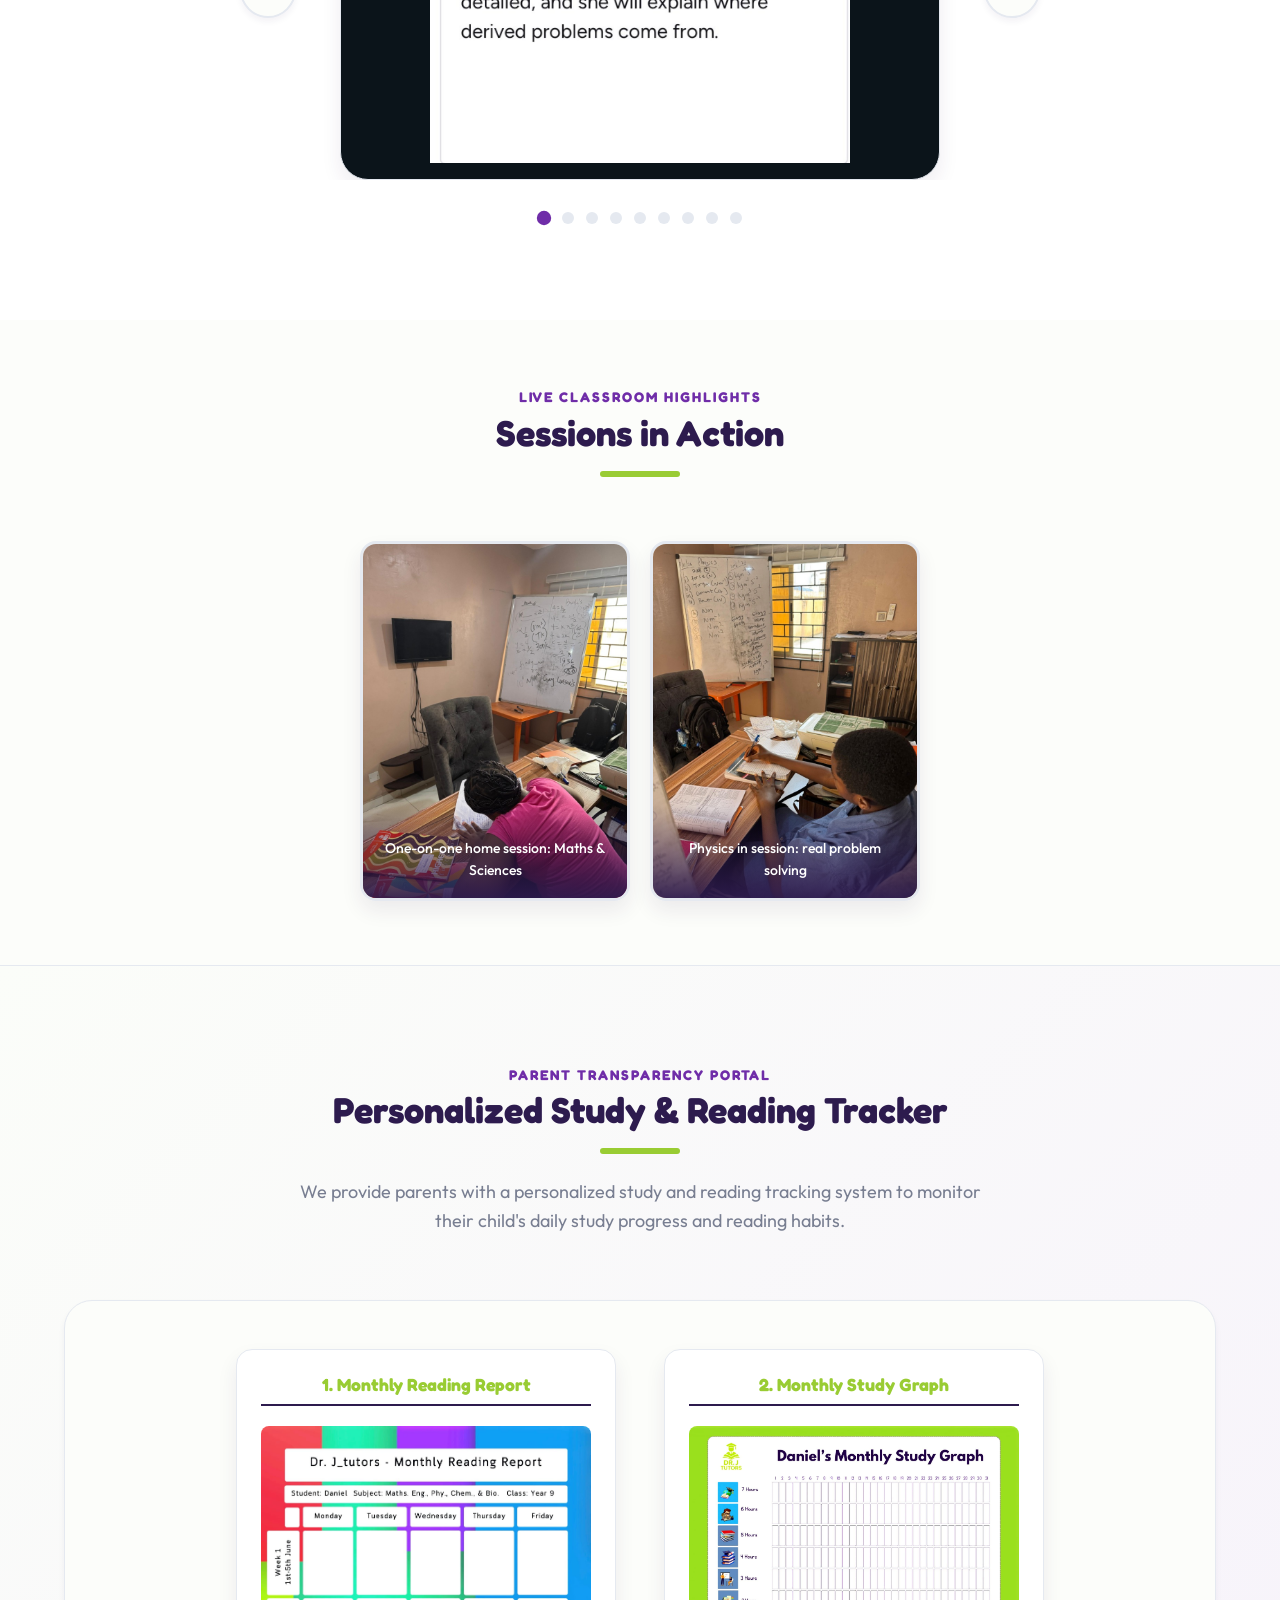
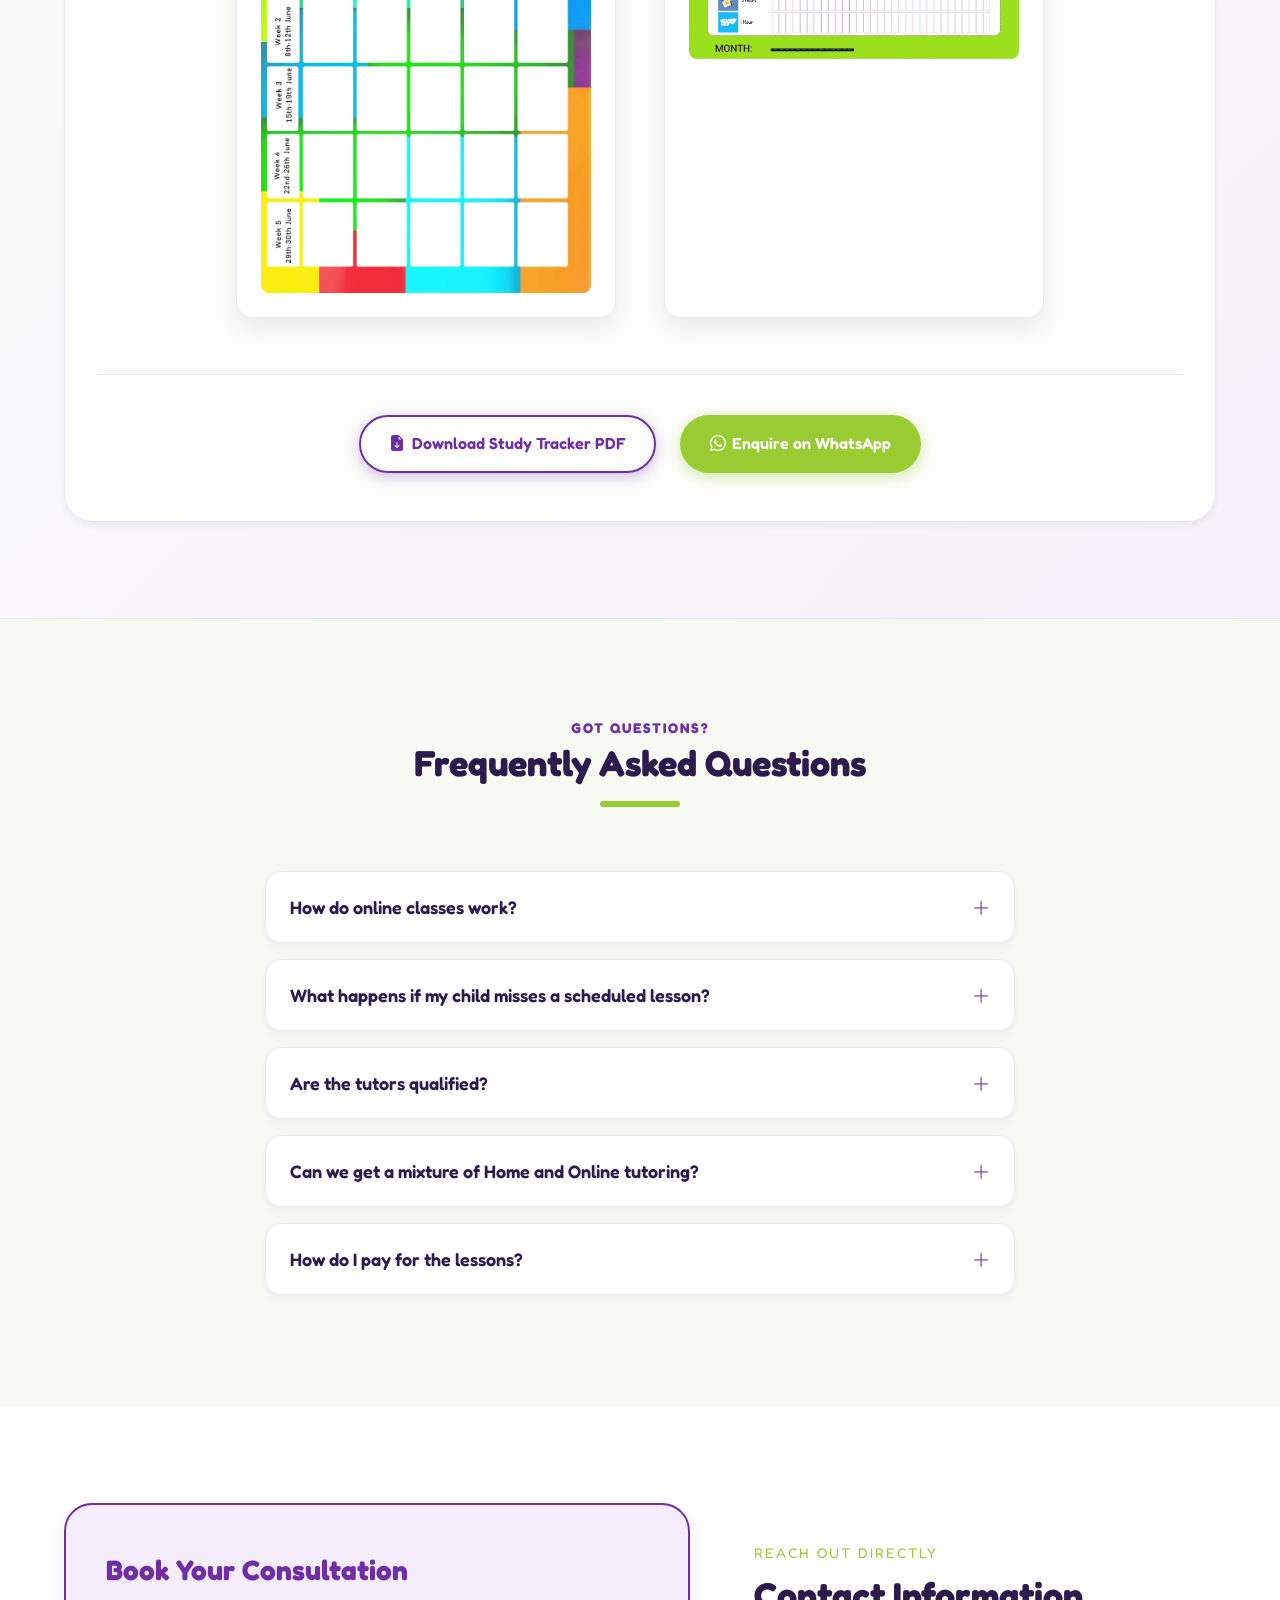
==== commit 8ac67963: "Remove red JAMB 2027 badge from top announcement banner on main page" ====
--- a/index.html
+++ b/index.html
@@ -54,7 +54,6 @@
     <!-- Homepage JAMB Announcement Banner -->
     <aside class="jamb-announcement-banner" aria-label="JAMB 2027 Registration Announcement">
         <div class="container jamb-banner-inner">
-            <span class="jamb-banner-badge"><i class="bi bi-fire" style="margin-right: 0.35rem;"></i>JAMB 2027</span>
             <span class="jamb-banner-text">
                 <i class="bi bi-megaphone-fill" style="color: #ffdd57; margin-right: 0.35rem;"></i> Interested in <strong>JAMB 2027 Registration &amp; 300+ Intensive Classes</strong>? Classes resume November 2026!
             </span>
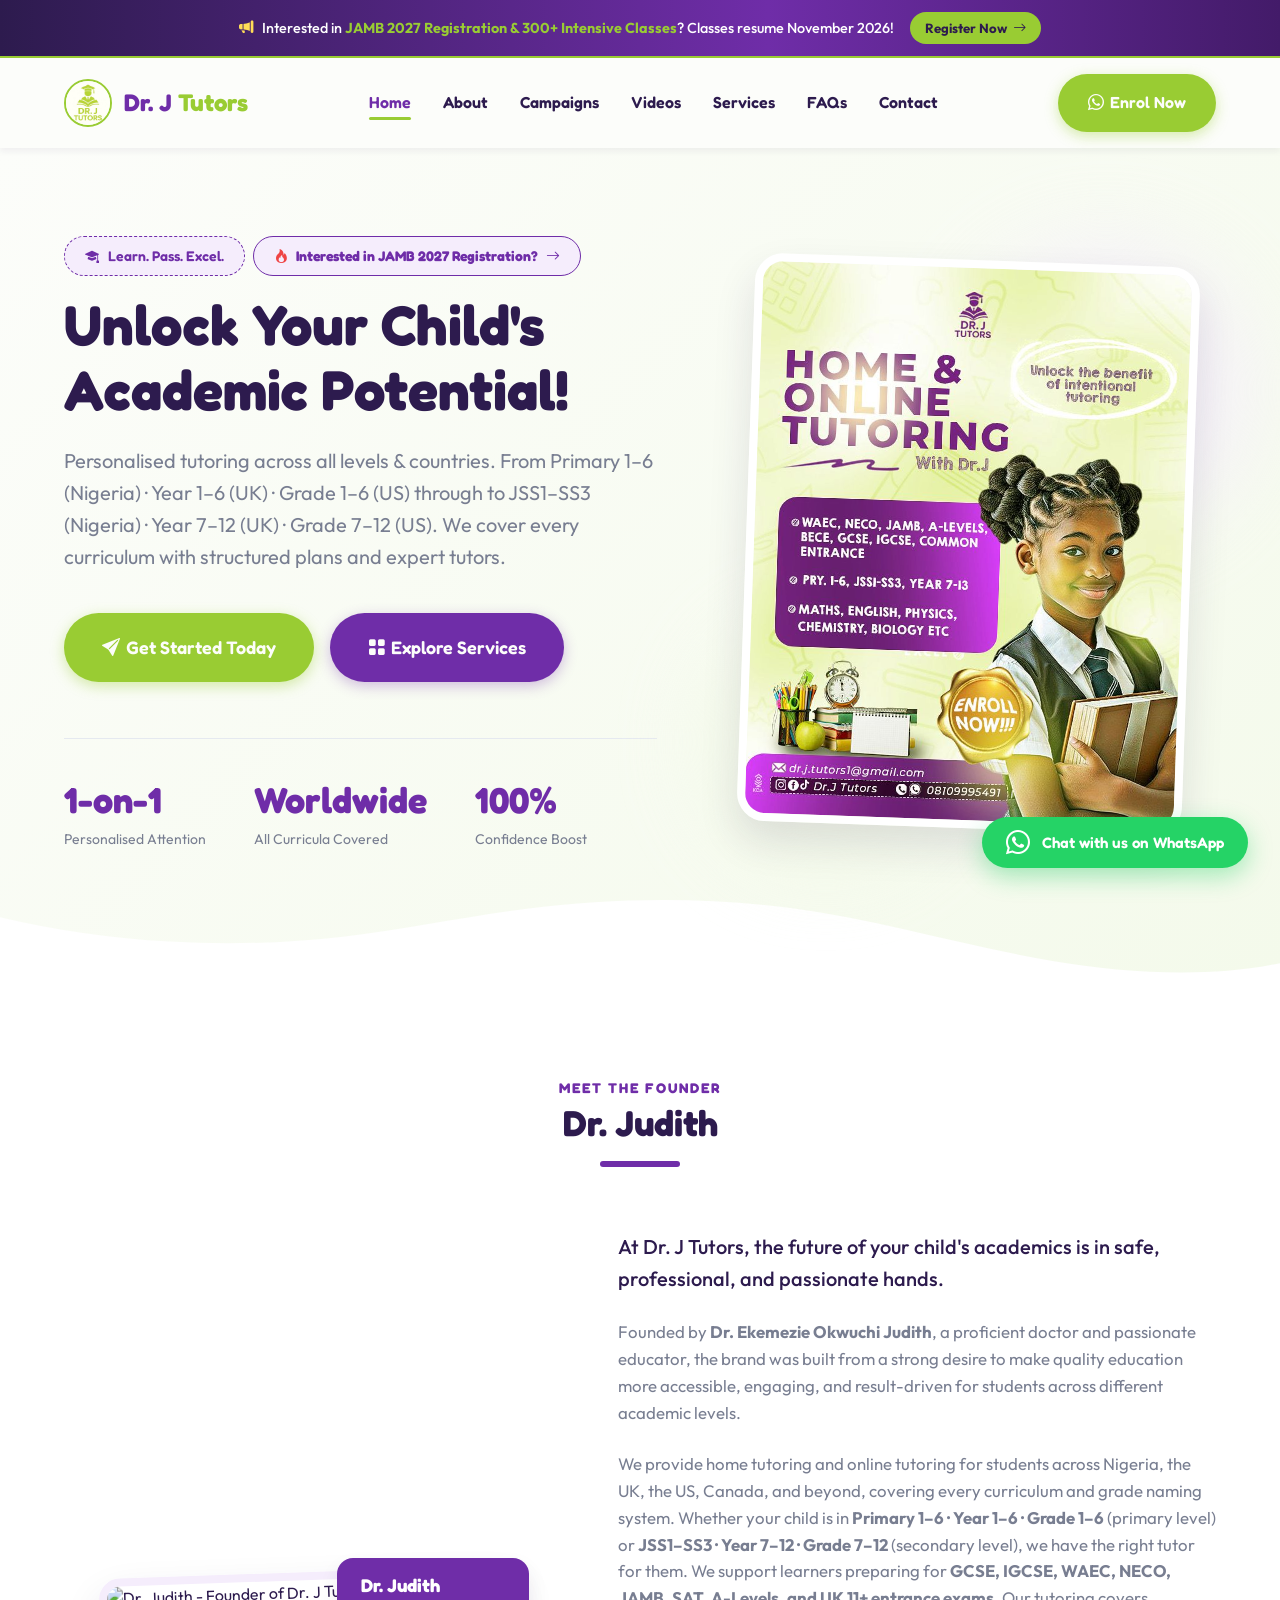
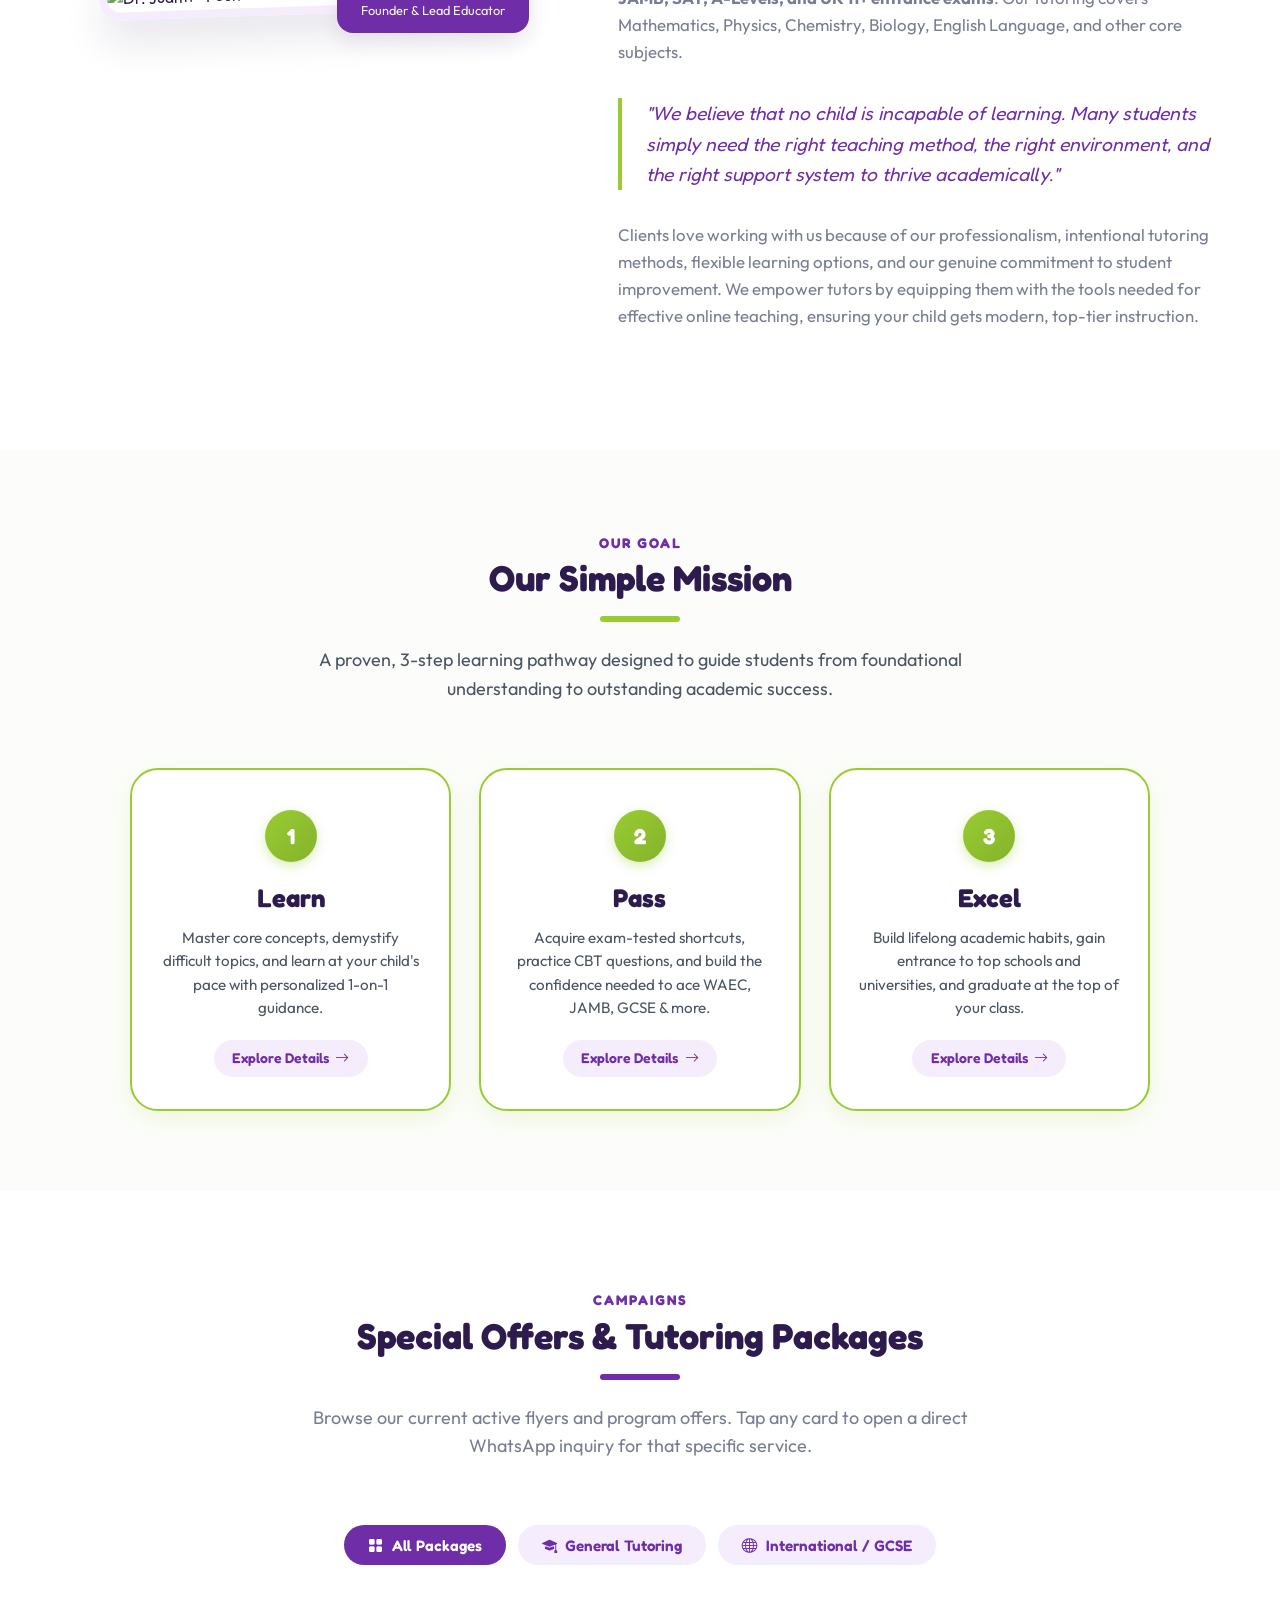
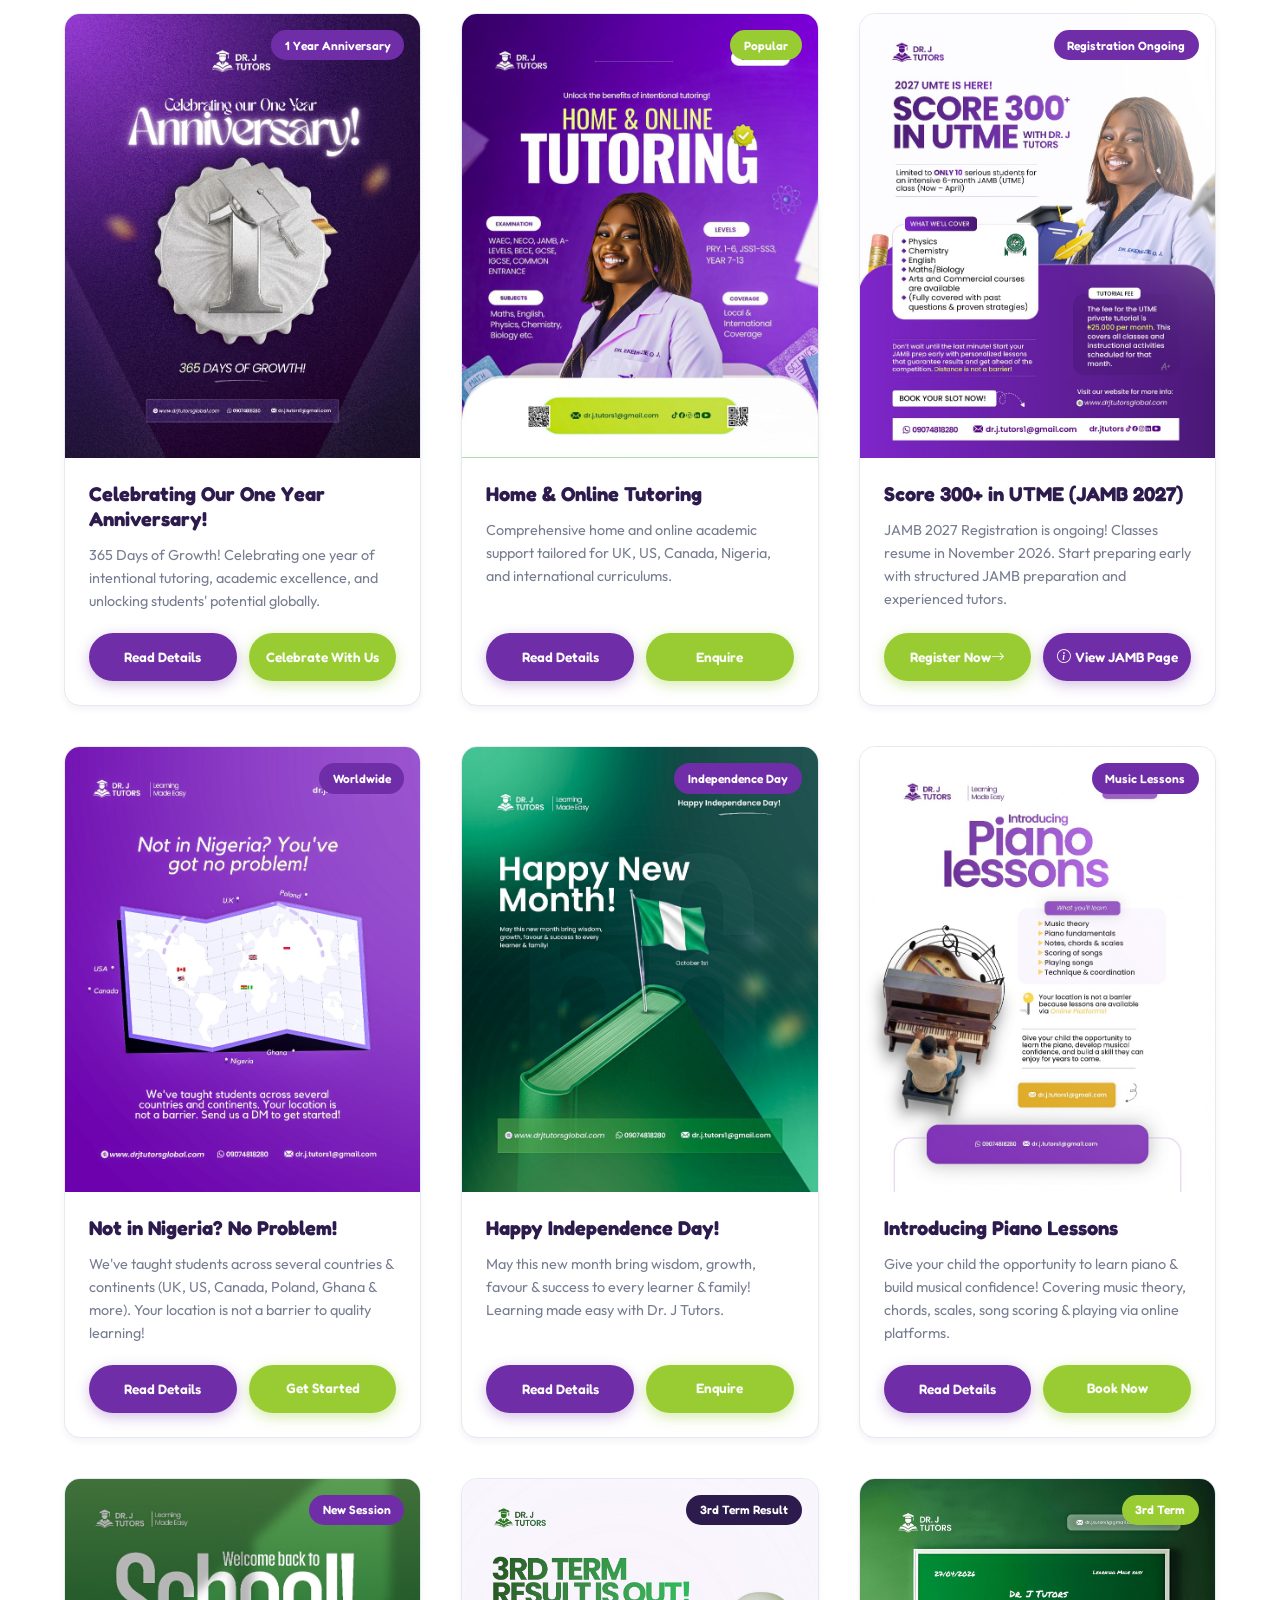
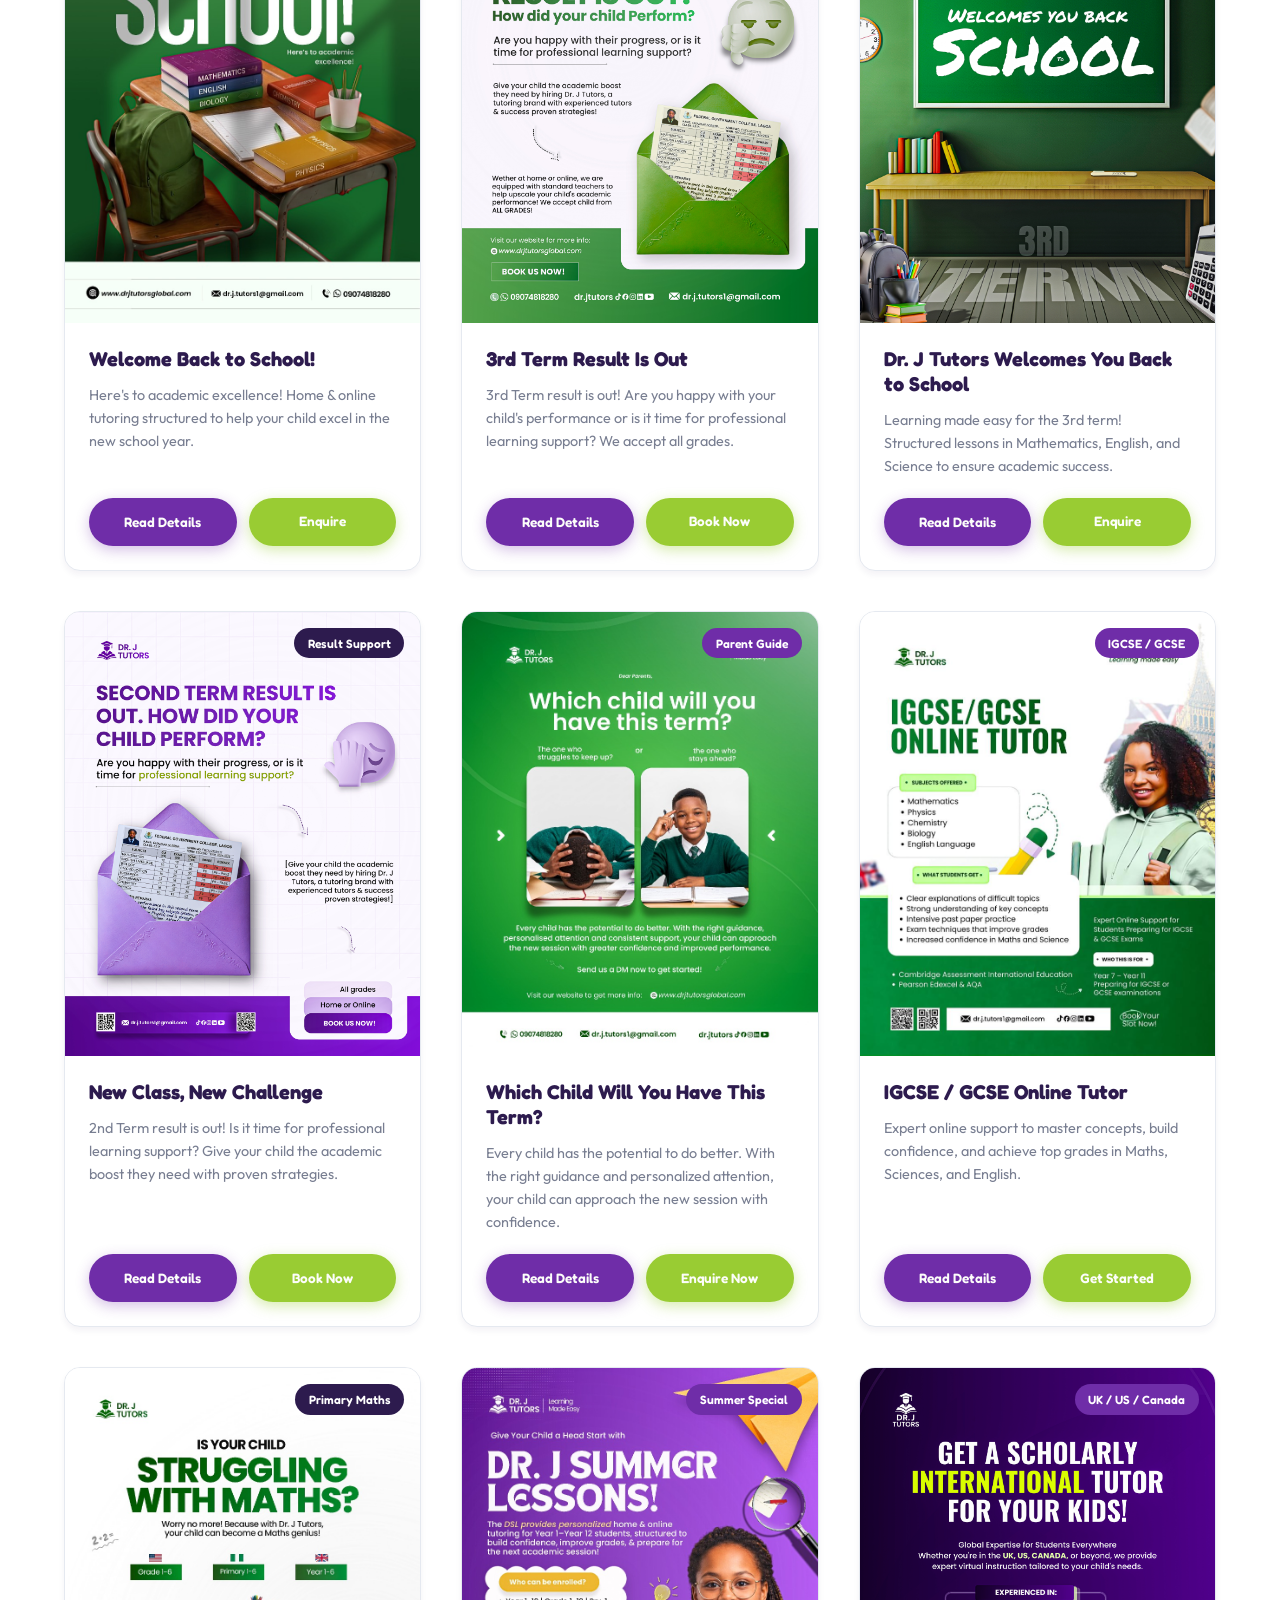
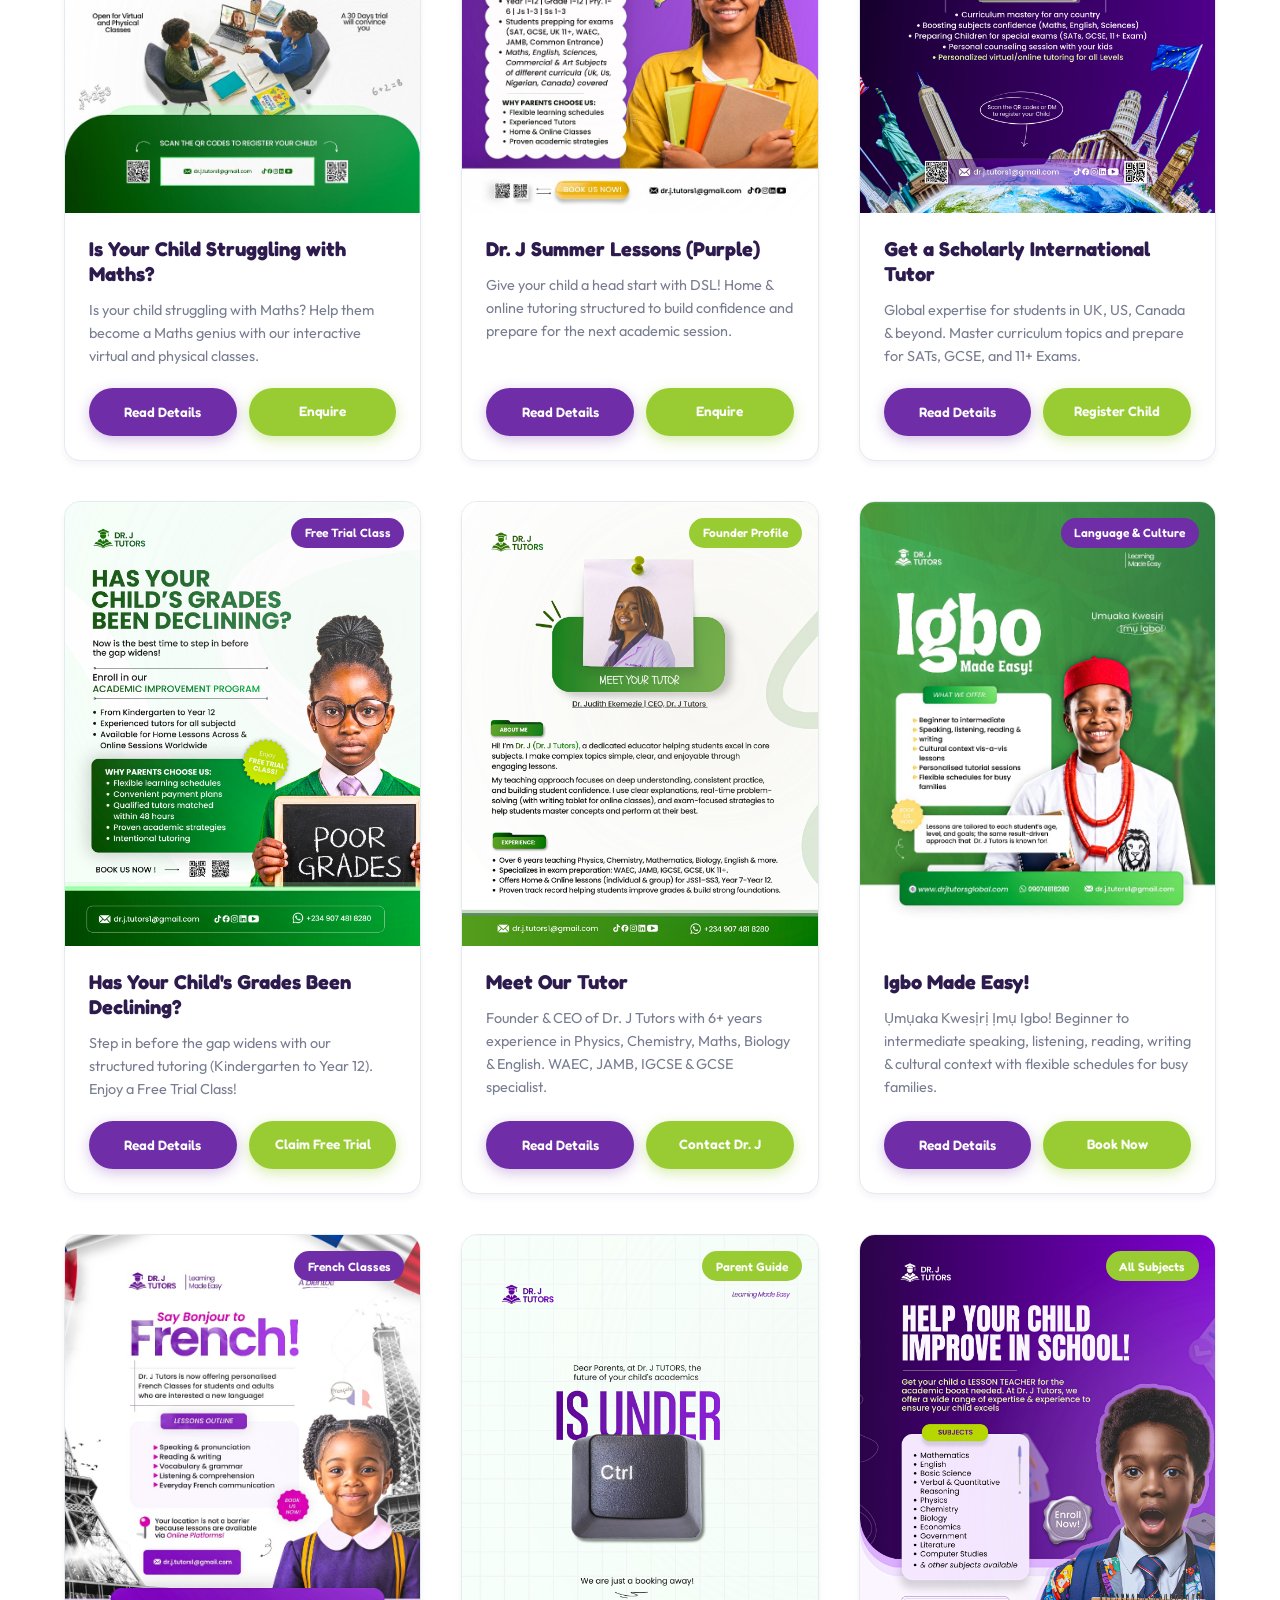
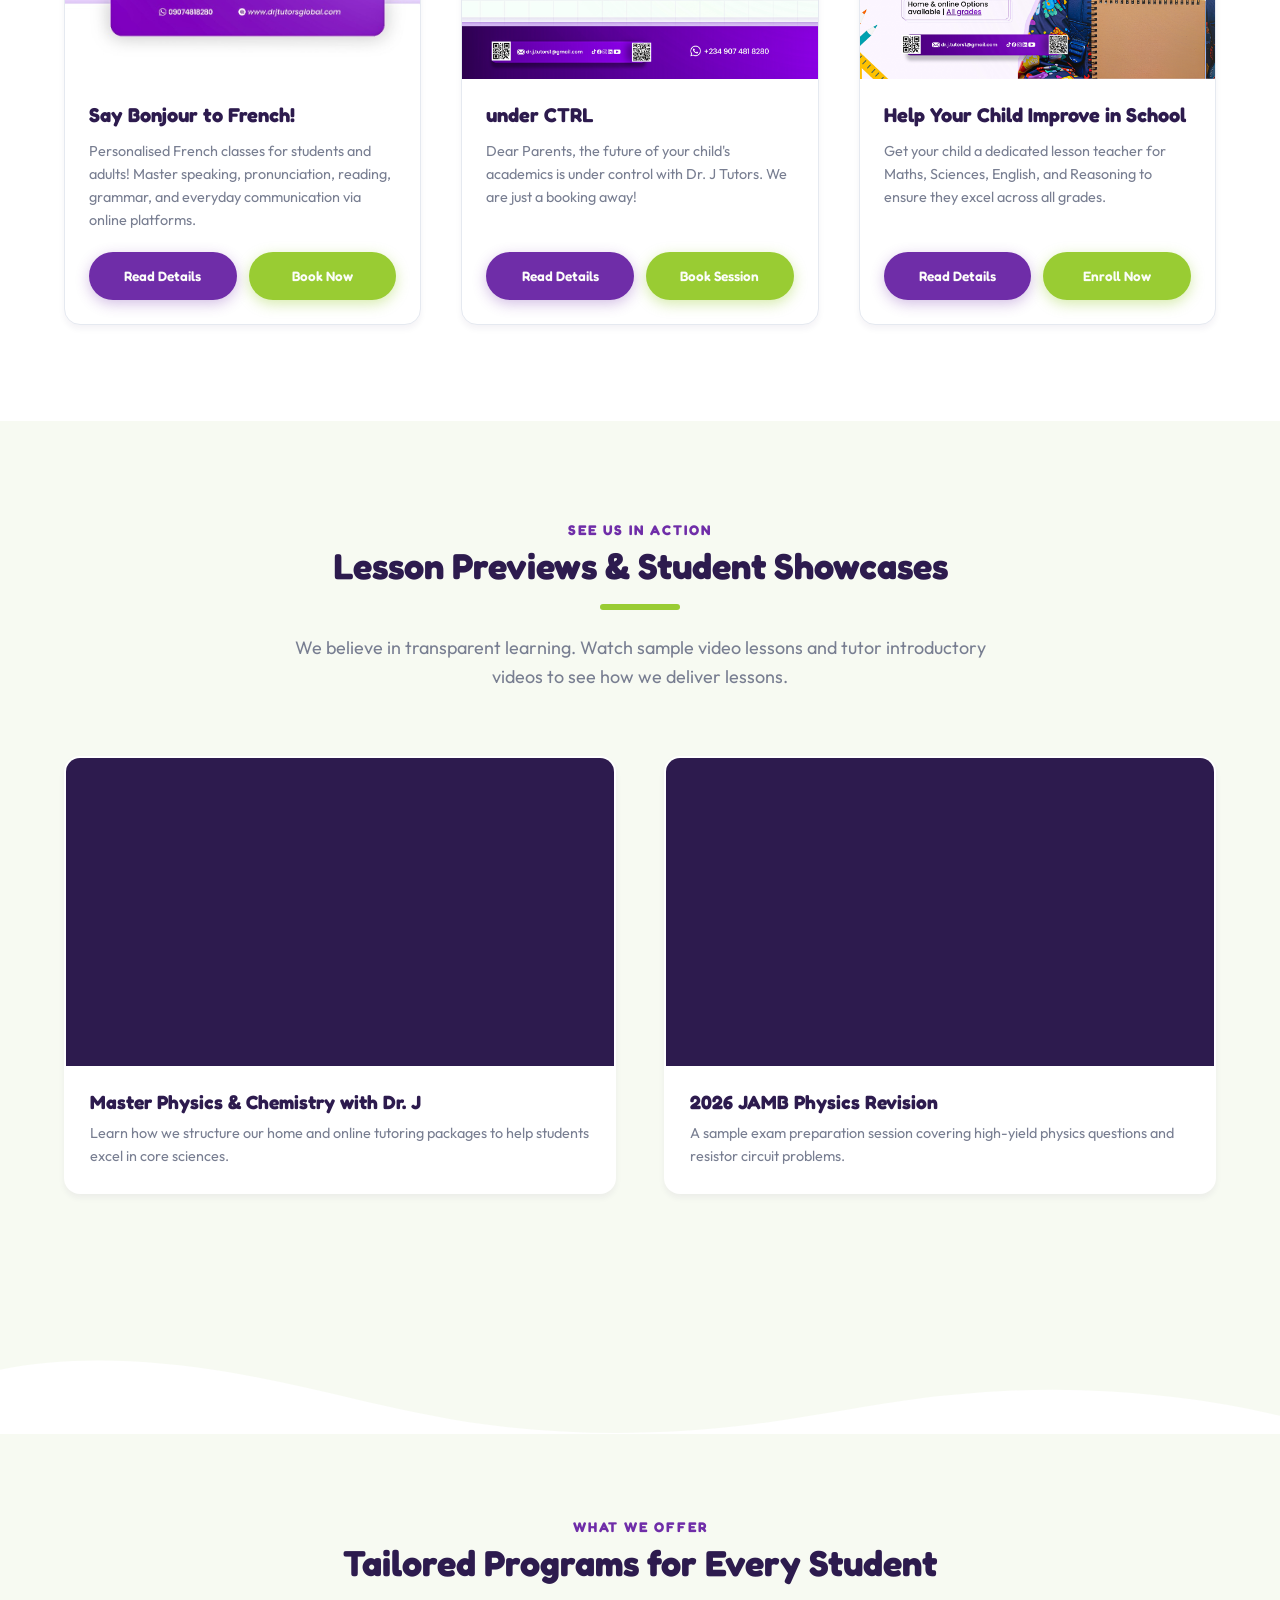
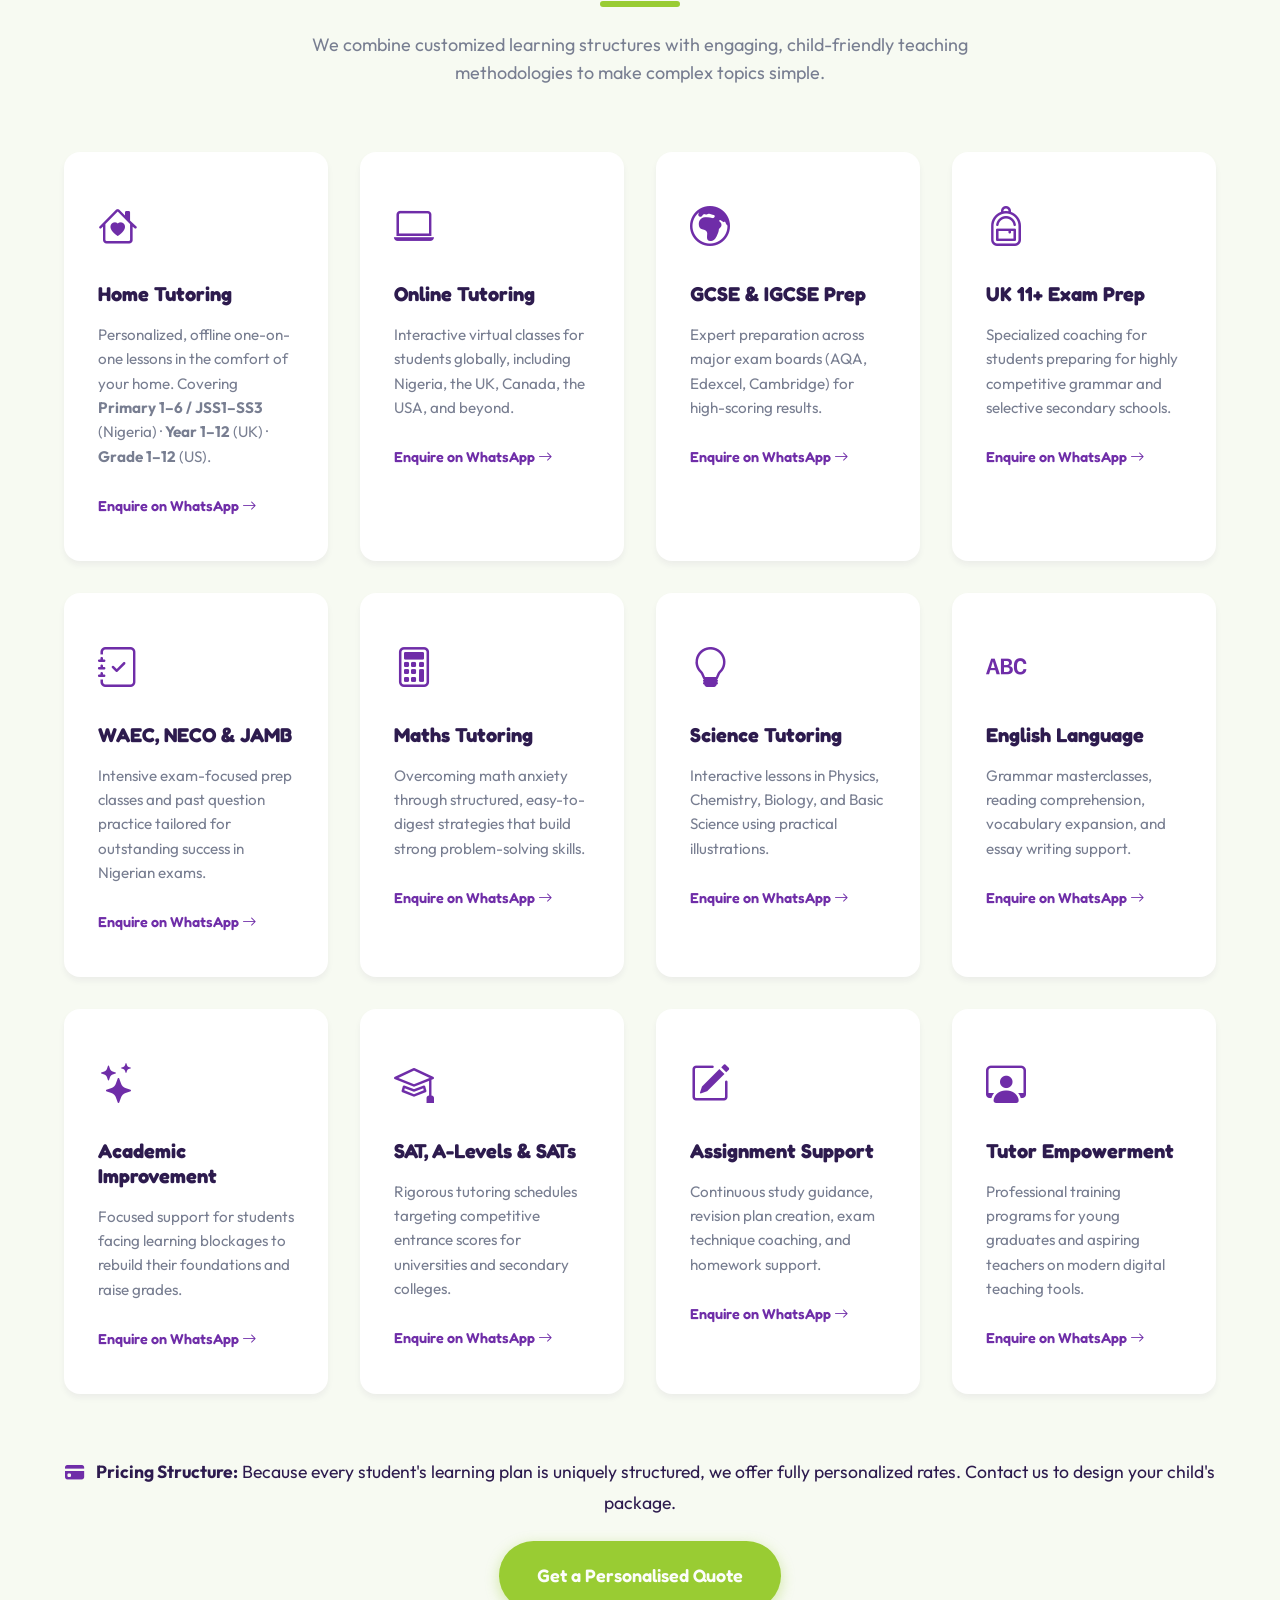
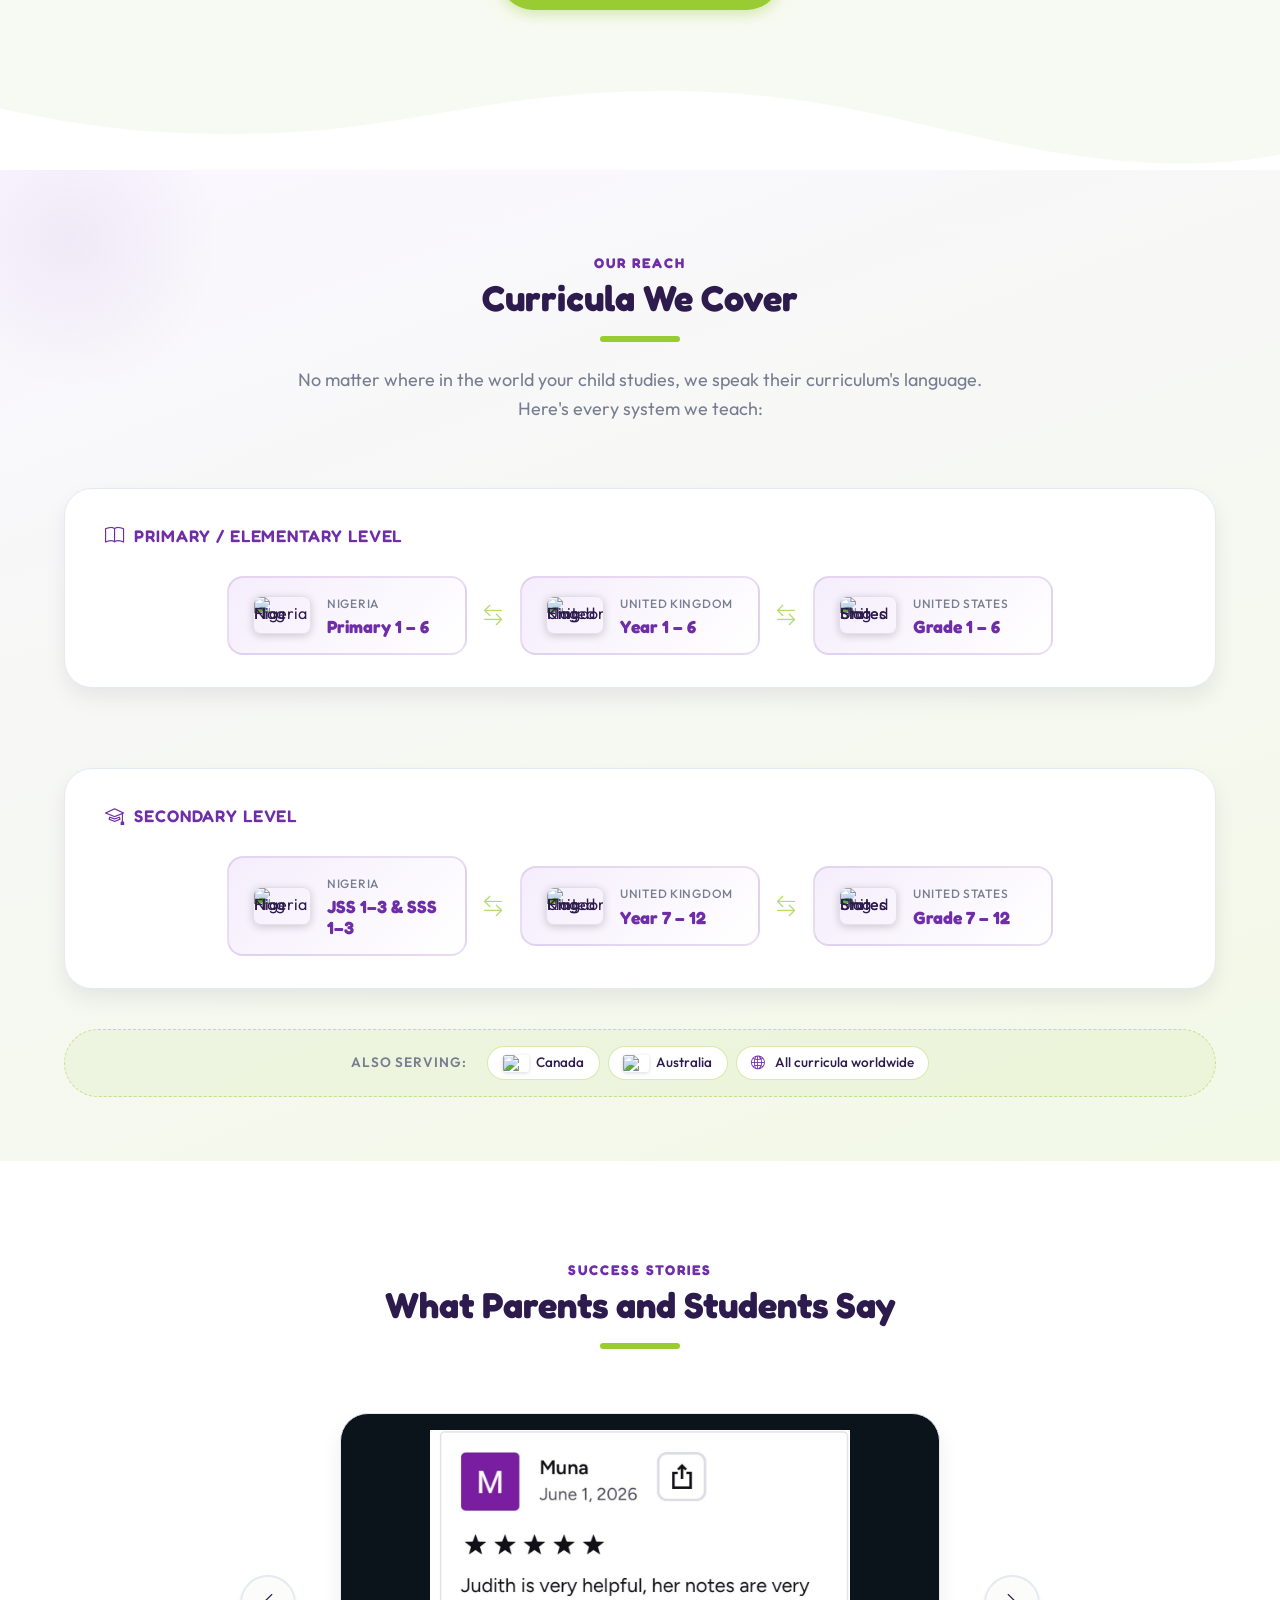
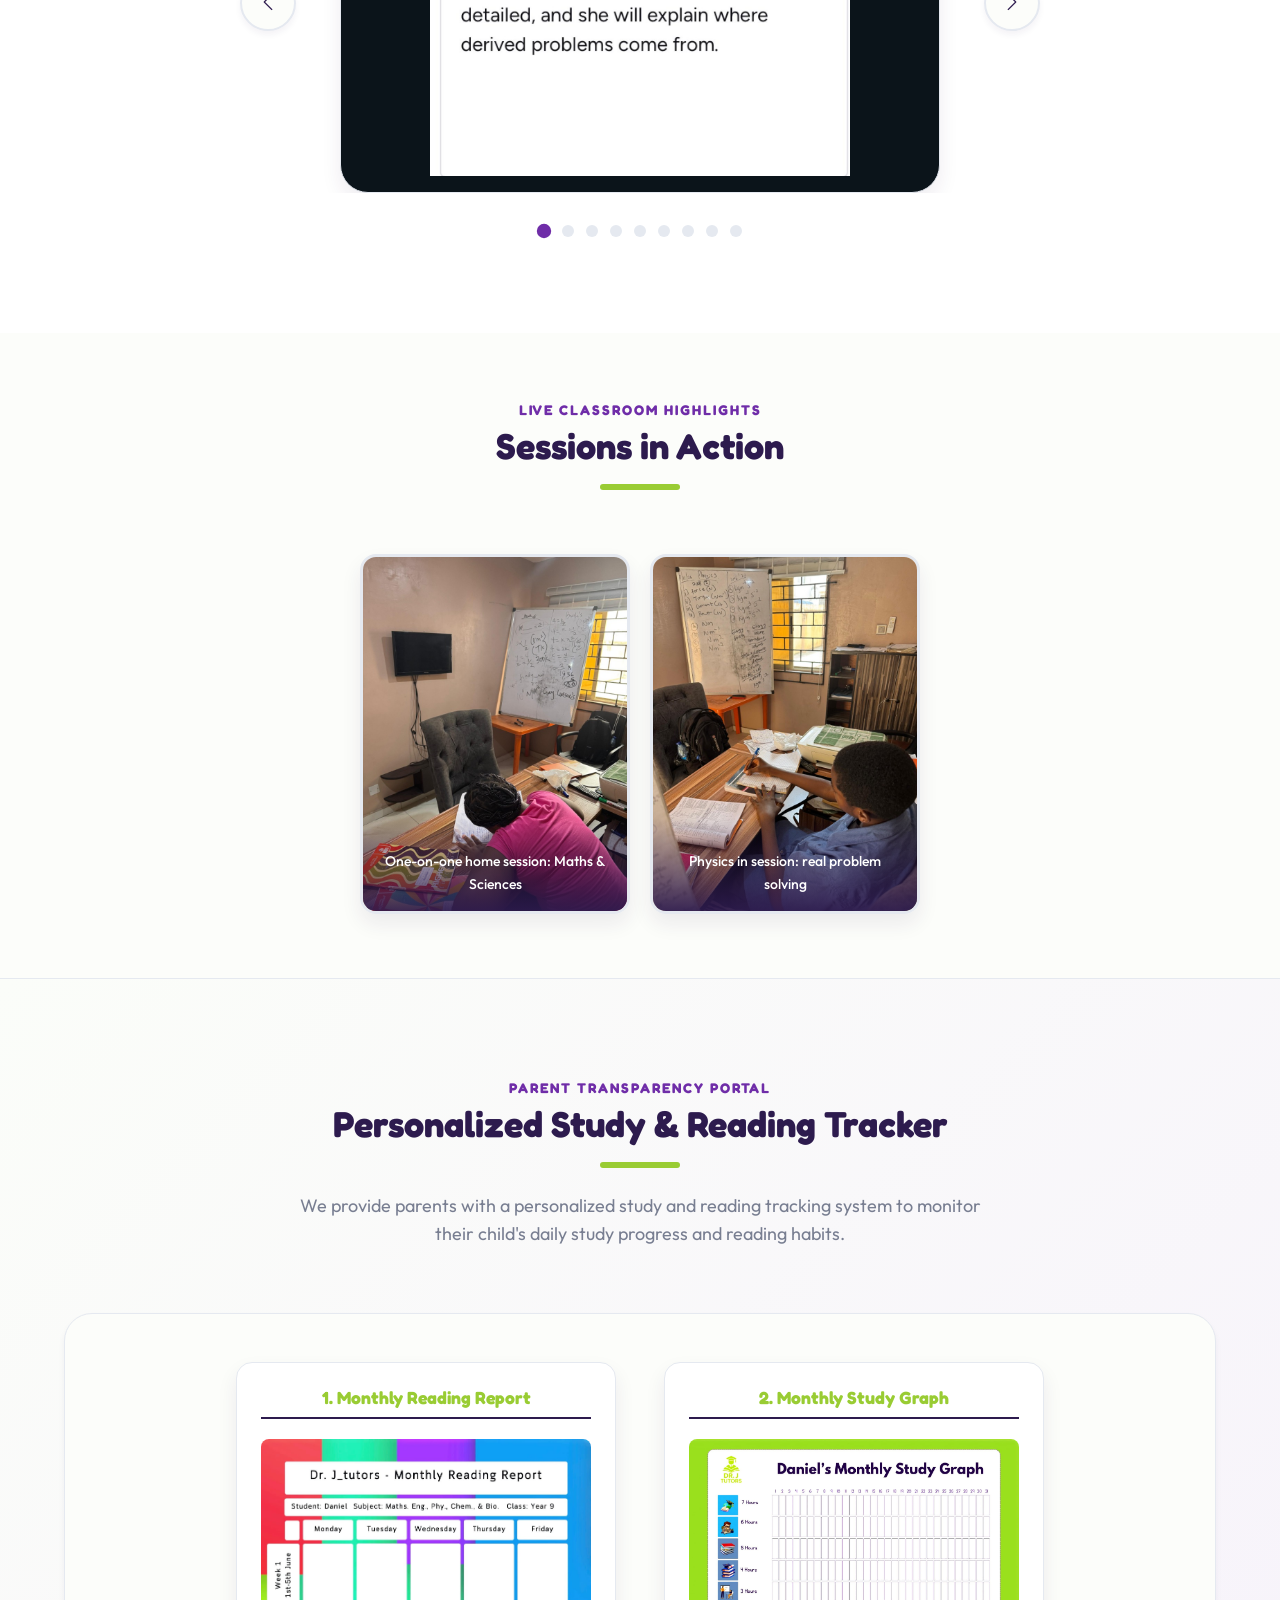
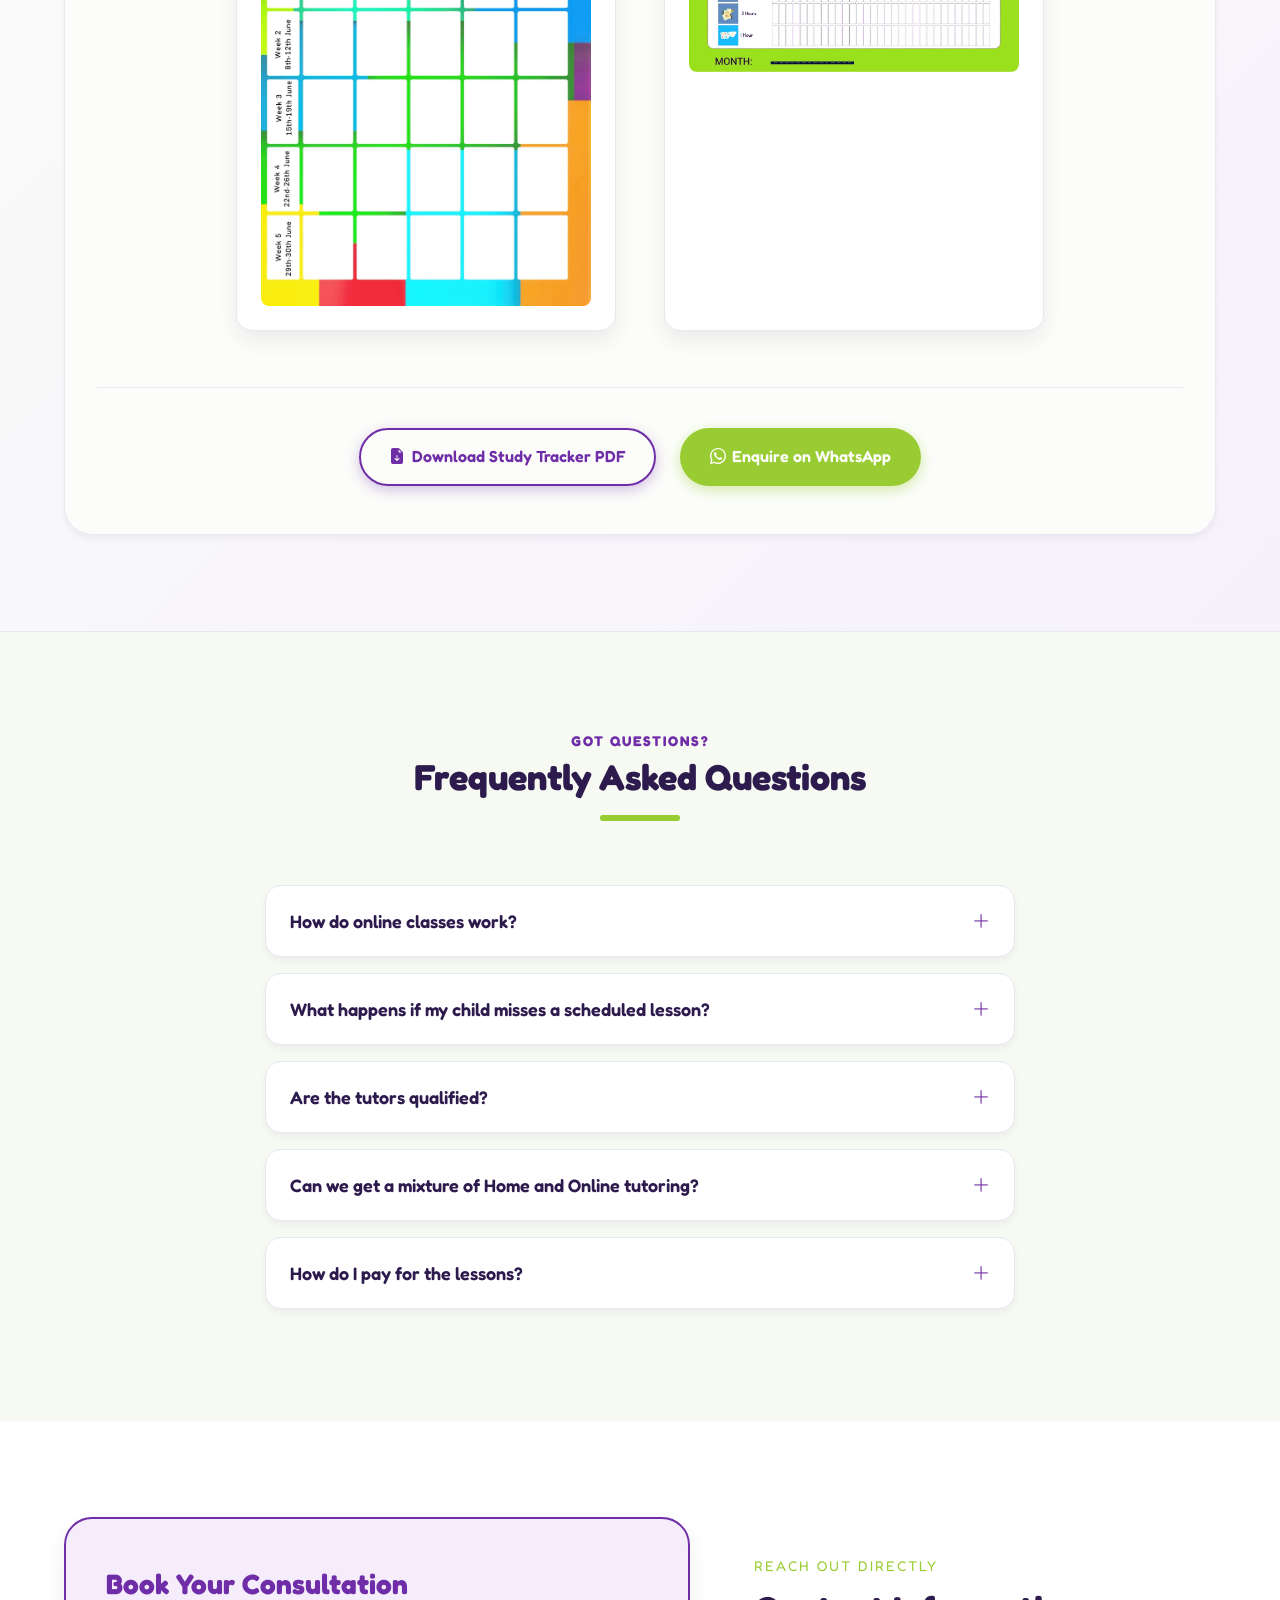
==== commit 2f702d15: "Add 1-year anniversary flyer and update flyer arrangement" ====
--- a/index.html
+++ b/index.html
@@ -249,7 +249,47 @@
 
                 <!-- Flyers Grid -->
                 <div class="flyers-grid">
-                    <!-- 1. Score 300+ in UTME (JAMB Registration Entry Point) -->
+                    <!-- 1. Celebrating Our One Year Anniversary -->
+                    <div class="flyer-card" data-category="general intl">
+                        <div class="flyer-img-container">
+                            <img src="./flyer-anniversary.jpg" alt="Celebrating Our One Year Anniversary Flyer - Dr. J Tutors" class="flyer-img">
+                            <span class="flyer-badge accent">1 Year Anniversary</span>
+                            <div class="flyer-hover-overlay">
+                                <button class="btn btn-primary open-flyer-modal" data-flyer="anniversary">Quick View</button>
+                            </div>
+                        </div>
+                        <div class="flyer-content">
+                            <h3>Celebrating Our One Year Anniversary!</h3>
+                            <p class="flyer-details">365 Days of Growth! Celebrating one year of intentional tutoring, academic excellence, and unlocking students' potential globally.</p>
+                            <div class="flyer-buttons-group">
+                                <button class="btn btn-secondary btn-sm open-flyer-modal" data-flyer="anniversary">Read Details</button>
+                                <a href="https://wa.me/2349074818280?text=Hi%20Dr.%20J%20Tutors%2C%20Happy%20One%20Year%20Anniversary!%20I%20would%20like%20to%20enquire%20about%20your%20tutoring%20services." 
+                                   class="btn btn-primary btn-sm" target="_blank" rel="noopener noreferrer">Celebrate With Us</a>
+                            </div>
+                        </div>
+                    </div>
+
+                    <!-- 2. Home & Online Tutoring -->
+                    <div class="flyer-card" data-category="general">
+                        <div class="flyer-img-container">
+                            <img src="./flyer-general.png" alt="Home & Online Tutoring Flyer" class="flyer-img">
+                            <span class="flyer-badge">Popular</span>
+                            <div class="flyer-hover-overlay">
+                                <button class="btn btn-primary open-flyer-modal" data-flyer="general">Quick View</button>
+                            </div>
+                        </div>
+                        <div class="flyer-content">
+                            <h3>Home &amp; Online Tutoring</h3>
+                            <p class="flyer-details">Comprehensive home and online academic support tailored for UK, US, Canada, Nigeria, and international curriculums.</p>
+                            <div class="flyer-buttons-group">
+                                <button class="btn btn-secondary btn-sm open-flyer-modal" data-flyer="general">Read Details</button>
+                                <a href="https://wa.me/2349074818280?text=Hi%20Dr.%20J%20Tutors%2C%20I%27m%20interested%20in%20booking%20a%20session%20for%20the%20Home%20%26%20Online%20Tutoring%20Package." 
+                                   class="btn btn-primary btn-sm" target="_blank" rel="noopener noreferrer">Enquire</a>
+                            </div>
+                        </div>
+                    </div>
+
+                    <!-- 3. Score 300+ in UTME (JAMB Registration Entry Point) -->
                     <div class="flyer-card" data-category="general">
                         <div class="flyer-img-container">
                             <a href="./jamb" aria-label="Visit Dedicated JAMB 2027 Registration Page" style="display: block; width: 100%; height: 100%;">
@@ -270,7 +310,7 @@
                         </div>
                     </div>
 
-                    <!-- 2. Not in Nigeria? You've Got No Problem! -->
+                    <!-- 4. Not in Nigeria? You've Got No Problem! -->
                     <div class="flyer-card" data-category="general intl">
                         <div class="flyer-img-container">
                             <img src="./flyer-not-in-nigeria.jpg" alt="Not in Nigeria Online Tutoring Flyer - Dr. J Tutors" class="flyer-img">
@@ -290,7 +330,267 @@
                         </div>
                     </div>
 
-                    <!-- 3. Igbo Made Easy! -->
+                    <!-- 5. Happy Independence Day / New Month -->
+                    <div class="flyer-card" data-category="general">
+                        <div class="flyer-img-container">
+                            <img src="./flyer-independence-day.jpg" alt="Happy Independence Day Flyer" class="flyer-img">
+                            <span class="flyer-badge accent">Independence Day</span>
+                            <div class="flyer-hover-overlay">
+                                <button class="btn btn-primary open-flyer-modal" data-flyer="independence">Quick View</button>
+                            </div>
+                        </div>
+                        <div class="flyer-content">
+                            <h3>Happy Independence Day!</h3>
+                            <p class="flyer-details">May this new month bring wisdom, growth, favour &amp; success to every learner &amp; family! Learning made easy with Dr. J Tutors.</p>
+                            <div class="flyer-buttons-group">
+                                <button class="btn btn-secondary btn-sm open-flyer-modal" data-flyer="independence">Read Details</button>
+                                <a href="https://wa.me/2349074818280?text=Hi%20Dr.%20J%20Tutors%2C%20Happy%20Independence%20Day!%20I%27m%20interested%20in%20booking%20tutoring%20sessions%20for%20my%20child." 
+                                   class="btn btn-primary btn-sm" target="_blank" rel="noopener noreferrer">Enquire</a>
+                            </div>
+                        </div>
+                    </div>
+
+                    <!-- 6. Introducing Piano Lessons -->
+                    <div class="flyer-card" data-category="general intl">
+                        <div class="flyer-img-container">
+                            <img src="./flyer-piano-lessons.jpg" alt="Introducing Piano Lessons Flyer - Dr. J Tutors" class="flyer-img">
+                            <span class="flyer-badge accent">Music Lessons</span>
+                            <div class="flyer-hover-overlay">
+                                <button class="btn btn-primary open-flyer-modal" data-flyer="piano_lessons">Quick View</button>
+                            </div>
+                        </div>
+                        <div class="flyer-content">
+                            <h3>Introducing Piano Lessons</h3>
+                            <p class="flyer-details">Give your child the opportunity to learn piano &amp; build musical confidence! Covering music theory, chords, scales, song scoring &amp; playing via online platforms.</p>
+                            <div class="flyer-buttons-group">
+                                <button class="btn btn-secondary btn-sm open-flyer-modal" data-flyer="piano_lessons">Read Details</button>
+                                <a href="https://wa.me/2349074818280?text=Hi%20Dr.%20J%20Tutors%2C%20I%27m%20interested%20in%20enrolling%20in%20your%20Piano%20Lessons%20program." 
+                                   class="btn btn-primary btn-sm" target="_blank" rel="noopener noreferrer">Book Now</a>
+                            </div>
+                        </div>
+                    </div>
+
+                    <!-- 2. Welcome Back to School -->
+                    <div class="flyer-card" data-category="general intl">
+                        <div class="flyer-img-container">
+                            <img src="./flyer-back-to-school.jpg" alt="Welcome Back to School Flyer" class="flyer-img">
+                            <span class="flyer-badge accent">New Session</span>
+                            <div class="flyer-hover-overlay">
+                                <button class="btn btn-primary open-flyer-modal" data-flyer="school">Quick View</button>
+                            </div>
+                        </div>
+                        <div class="flyer-content">
+                            <h3>Welcome Back to School!</h3>
+                            <p class="flyer-details">Here's to academic excellence! Home &amp; online tutoring structured to help your child excel in the new school year.</p>
+                            <div class="flyer-buttons-group">
+                                <button class="btn btn-secondary btn-sm open-flyer-modal" data-flyer="school">Read Details</button>
+                                <a href="https://wa.me/2349074818280?text=Hi%20Dr.%20J%20Tutors%2C%20I%27m%20interested%20in%20the%20Welcome%20Back%20to%20School%20tutoring%20package." 
+                                   class="btn btn-primary btn-sm" target="_blank" rel="noopener noreferrer">Enquire</a>
+                            </div>
+                        </div>
+                    </div>
+
+                    <!-- 4. 3rd Term Result Support -->
+                    <div class="flyer-card" data-category="general">
+                        <div class="flyer-img-container">
+                            <img src="./flyer-3rd-term-results.jpg" alt="3rd Term Result Support Flyer" class="flyer-img">
+                            <span class="flyer-badge warning">3rd Term Result</span>
+                            <div class="flyer-hover-overlay">
+                                <button class="btn btn-primary open-flyer-modal" data-flyer="term3_result">Quick View</button>
+                            </div>
+                        </div>
+                        <div class="flyer-content">
+                            <h3>3rd Term Result Is Out</h3>
+                            <p class="flyer-details">3rd Term result is out! Are you happy with your child's performance or is it time for professional learning support? We accept all grades.</p>
+                            <div class="flyer-buttons-group">
+                                <button class="btn btn-secondary btn-sm open-flyer-modal" data-flyer="term3_result">Read Details</button>
+                                <a href="https://wa.me/2349074818280?text=Hi%20Dr.%20J%20Tutors%2C%20I%27m%20interested%20in%203rd%20Term%20result%20learning%20support%20for%20my%20child." 
+                                   class="btn btn-primary btn-sm" target="_blank" rel="noopener noreferrer">Book Now</a>
+                            </div>
+                        </div>
+                    </div>
+
+                    <!-- 5. Dr. J Tutors Welcomes You Back to School -->
+                    <div class="flyer-card" data-category="general">
+                        <div class="flyer-img-container">
+                            <img src="./flyer-welcome-3rd-term.jpg" alt="Welcome Back 3rd Term Flyer" class="flyer-img">
+                            <span class="flyer-badge">3rd Term</span>
+                            <div class="flyer-hover-overlay">
+                                <button class="btn btn-primary open-flyer-modal" data-flyer="welcome_3rd_term">Quick View</button>
+                            </div>
+                        </div>
+                        <div class="flyer-content">
+                            <h3>Dr. J Tutors Welcomes You Back to School</h3>
+                            <p class="flyer-details">Learning made easy for the 3rd term! Structured lessons in Mathematics, English, and Science to ensure academic success.</p>
+                            <div class="flyer-buttons-group">
+                                <button class="btn btn-secondary btn-sm open-flyer-modal" data-flyer="welcome_3rd_term">Read Details</button>
+                                <a href="https://wa.me/2349074818280?text=Hi%20Dr.%20J%20Tutors%2C%20I%27m%20interested%20in%203rd%20Term%20tutoring%20lessons." 
+                                   class="btn btn-primary btn-sm" target="_blank" rel="noopener noreferrer">Enquire</a>
+                            </div>
+                        </div>
+                    </div>
+
+                    <!-- 6. New Class, New Challenge / 2nd Term Result Support -->
+                    <div class="flyer-card" data-category="general">
+                        <div class="flyer-img-container">
+                            <img src="./flyer-2nd-term-results.jpg" alt="2nd Term Result Support Flyer" class="flyer-img">
+                            <span class="flyer-badge warning">Result Support</span>
+                            <div class="flyer-hover-overlay">
+                                <button class="btn btn-primary open-flyer-modal" data-flyer="term2_result">Quick View</button>
+                            </div>
+                        </div>
+                        <div class="flyer-content">
+                            <h3>New Class, New Challenge</h3>
+                            <p class="flyer-details">2nd Term result is out! Is it time for professional learning support? Give your child the academic boost they need with proven strategies.</p>
+                            <div class="flyer-buttons-group">
+                                <button class="btn btn-secondary btn-sm open-flyer-modal" data-flyer="term2_result">Read Details</button>
+                                <a href="https://wa.me/2349074818280?text=Hi%20Dr.%20J%20Tutors%2C%20I%27d%20like%20to%20book%20a%20consultation%20regarding%20my%20child%27s%202nd%20term%20results." 
+                                   class="btn btn-primary btn-sm" target="_blank" rel="noopener noreferrer">Book Now</a>
+                            </div>
+                        </div>
+                    </div>
+
+                    <!-- 7. Which Child Will You Have This Term? -->
+                    <div class="flyer-card" data-category="general intl">
+                        <div class="flyer-img-container">
+                            <img src="./flyer-which-child.jpg" alt="Which Child Will You Have This Term Flyer" class="flyer-img">
+                            <span class="flyer-badge accent">Parent Guide</span>
+                            <div class="flyer-hover-overlay">
+                                <button class="btn btn-primary open-flyer-modal" data-flyer="which_child">Quick View</button>
+                            </div>
+                        </div>
+                        <div class="flyer-content">
+                            <h3>Which Child Will You Have This Term?</h3>
+                            <p class="flyer-details">Every child has the potential to do better. With the right guidance and personalized attention, your child can approach the new session with confidence.</p>
+                            <div class="flyer-buttons-group">
+                                <button class="btn btn-secondary btn-sm open-flyer-modal" data-flyer="which_child">Read Details</button>
+                                <a href="https://wa.me/2349074818280?text=Hi%20Dr.%20J%20Tutors%2C%20I%20saw%20the%20%27Which%20child%20will%20you%20have%20this%20term%3F%27%20flyer%20and%20would%20like%20to%20get%20started." 
+                                   class="btn btn-primary btn-sm" target="_blank" rel="noopener noreferrer">Enquire Now</a>
+                            </div>
+                        </div>
+                    </div>
+
+                    <!-- 8. IGCSE / GCSE Online Tutor -->
+                    <div class="flyer-card" data-category="intl">
+                        <div class="flyer-img-container">
+                            <img src="./flyer-gcse.png" alt="IGCSE & GCSE Online Tutoring Flyer" class="flyer-img">
+                            <span class="flyer-badge accent">IGCSE / GCSE</span>
+                            <div class="flyer-hover-overlay">
+                                <button class="btn btn-primary open-flyer-modal" data-flyer="gcse">Quick View</button>
+                            </div>
+                        </div>
+                        <div class="flyer-content">
+                            <h3>IGCSE / GCSE Online Tutor</h3>
+                            <p class="flyer-details">Expert online support to master concepts, build confidence, and achieve top grades in Maths, Sciences, and English.</p>
+                            <div class="flyer-buttons-group">
+                                <button class="btn btn-secondary btn-sm open-flyer-modal" data-flyer="gcse">Read Details</button>
+                                <a href="https://wa.me/2349074818280?text=Hi%20Dr.%20J%20Tutors%2C%20I%27m%20interested%20in%20enrolling%20my%20child%20in%20the%20IGCSE%20%26%20GCSE%20Preparation%20Package." 
+                                   class="btn btn-primary btn-sm" target="_blank" rel="noopener noreferrer">Get Started</a>
+                            </div>
+                        </div>
+                    </div>
+
+                    <!-- 9. Is Your Child Struggling with Maths? -->
+                    <div class="flyer-card" data-category="general">
+                        <div class="flyer-img-container">
+                            <img src="./flyer-maths.jpg" alt="Maths Tutoring Flyer" class="flyer-img">
+                            <span class="flyer-badge warning">Primary Maths</span>
+                            <div class="flyer-hover-overlay">
+                                <button class="btn btn-primary open-flyer-modal" data-flyer="maths">Quick View</button>
+                            </div>
+                        </div>
+                        <div class="flyer-content">
+                            <h3>Is Your Child Struggling with Maths?</h3>
+                            <p class="flyer-details">Is your child struggling with Maths? Help them become a Maths genius with our interactive virtual and physical classes.</p>
+                            <div class="flyer-buttons-group">
+                                <button class="btn btn-secondary btn-sm open-flyer-modal" data-flyer="maths">Read Details</button>
+                                <a href="https://wa.me/2349074818280?text=Hi%20Dr.%20J%20Tutors%2C%20I%27m%20interested%20in%20enrolling%20my%20child%20in%20the%20Kiddies%20Maths%20Tutorials%20Package." 
+                                   class="btn btn-primary btn-sm" target="_blank" rel="noopener noreferrer">Enquire</a>
+                            </div>
+                        </div>
+                    </div>
+
+                    <!-- 10. Dr J Summer Lessons (Purple) -->
+                    <div class="flyer-card" data-category="general intl">
+                        <div class="flyer-img-container">
+                            <img src="./flyer-summer.jpg" alt="Dr. J Summer Lessons Flyer" class="flyer-img">
+                            <span class="flyer-badge accent">Summer Special</span>
+                            <div class="flyer-hover-overlay">
+                                <button class="btn btn-primary open-flyer-modal" data-flyer="summer">Quick View</button>
+                            </div>
+                        </div>
+                        <div class="flyer-content">
+                            <h3>Dr. J Summer Lessons (Purple)</h3>
+                            <p class="flyer-details">Give your child a head start with DSL! Home &amp; online tutoring structured to build confidence and prepare for the next academic session.</p>
+                            <div class="flyer-buttons-group">
+                                <button class="btn btn-secondary btn-sm open-flyer-modal" data-flyer="summer">Read Details</button>
+                                <a href="https://wa.me/2349074818280?text=Hi%20Dr.%20J%20Tutors%2C%20I%27m%20interested%20in%20enrolling%20my%20child%20in%20the%20Summer%20Lessons%20Package." 
+                                   class="btn btn-primary btn-sm" target="_blank" rel="noopener noreferrer">Enquire</a>
+                            </div>
+                        </div>
+                    </div>
+
+                    <!-- 11. Get a Scholarly International Tutor -->
+                    <div class="flyer-card" data-category="intl">
+                        <div class="flyer-img-container">
+                            <img src="./flyer-scholarly-intl.jpg" alt="Scholarly International Tutor Flyer" class="flyer-img">
+                            <span class="flyer-badge accent">UK / US / Canada</span>
+                            <div class="flyer-hover-overlay">
+                                <button class="btn btn-primary open-flyer-modal" data-flyer="scholarly_intl">Quick View</button>
+                            </div>
+                        </div>
+                        <div class="flyer-content">
+                            <h3>Get a Scholarly International Tutor</h3>
+                            <p class="flyer-details">Global expertise for students in UK, US, Canada &amp; beyond. Master curriculum topics and prepare for SATs, GCSE, and 11+ Exams.</p>
+                            <div class="flyer-buttons-group">
+                                <button class="btn btn-secondary btn-sm open-flyer-modal" data-flyer="scholarly_intl">Read Details</button>
+                                <a href="https://wa.me/2349074818280?text=Hi%20Dr.%20J%20Tutors%2C%20I%27m%20looking%20for%20a%20Scholarly%20International%20Tutor%20for%20my%20child." 
+                                   class="btn btn-primary btn-sm" target="_blank" rel="noopener noreferrer">Register Child</a>
+                            </div>
+                        </div>
+                    </div>
+
+                    <!-- 12. Has Your Child's Grades Been Declining? -->
+                    <div class="flyer-card" data-category="general intl">
+                        <div class="flyer-img-container">
+                            <img src="./flyer-academic-improvement.jpg" alt="Academic Improvement Program Flyer" class="flyer-img">
+                            <span class="flyer-badge accent">Free Trial Class</span>
+                            <div class="flyer-hover-overlay">
+                                <button class="btn btn-primary open-flyer-modal" data-flyer="improvement">Quick View</button>
+                            </div>
+                        </div>
+                        <div class="flyer-content">
+                            <h3>Has Your Child's Grades Been Declining?</h3>
+                            <p class="flyer-details">Step in before the gap widens with our structured tutoring (Kindergarten to Year 12). Enjoy a Free Trial Class!</p>
+                            <div class="flyer-buttons-group">
+                                <button class="btn btn-secondary btn-sm open-flyer-modal" data-flyer="improvement">Read Details</button>
+                                <a href="https://wa.me/2349074818280?text=Hi%20Dr.%20J%20Tutors%2C%20I%27d%20like%20to%20enroll%20my%20child%20in%20the%20Academic%20Improvement%20Program%20and%20claim%20a%20Free%20Trial%20Class." 
+                                   class="btn btn-primary btn-sm" target="_blank" rel="noopener noreferrer">Claim Free Trial</a>
+                            </div>
+                        </div>
+                    </div>
+
+                    <!-- 13. Meet Our Tutor -->
+                    <div class="flyer-card" data-category="general intl">
+                        <div class="flyer-img-container">
+                            <img src="./flyer-meet-your-tutor.jpg" alt="Meet Your Tutor Dr. Judith Flyer" class="flyer-img">
+                            <span class="flyer-badge">Founder Profile</span>
+                            <div class="flyer-hover-overlay">
+                                <button class="btn btn-primary open-flyer-modal" data-flyer="meet_tutor">Quick View</button>
+                            </div>
+                        </div>
+                        <div class="flyer-content">
+                            <h3>Meet Our Tutor</h3>
+                            <p class="flyer-details">Founder &amp; CEO of Dr. J Tutors with 6+ years experience in Physics, Chemistry, Maths, Biology &amp; English. WAEC, JAMB, IGCSE &amp; GCSE specialist.</p>
+                            <div class="flyer-buttons-group">
+                                <button class="btn btn-secondary btn-sm open-flyer-modal" data-flyer="meet_tutor">Read Details</button>
+                                <a href="https://wa.me/2349074818280?text=Hi%20Dr.%20Judith%2C%20I%20saw%20your%20profile%20and%20would%20like%20to%20enquire%20about%20tutoring%20lessons." 
+                                   class="btn btn-primary btn-sm" target="_blank" rel="noopener noreferrer">Contact Dr. J</a>
+                            </div>
+                        </div>
+                    </div>
+
+                    <!-- Igbo Made Easy! -->
                     <div class="flyer-card" data-category="general intl">
                         <div class="flyer-img-container">
                             <img src="./flyer-igbo-made-easy.jpg" alt="Igbo Made Easy Language Tutoring Flyer - Dr. J Tutors" class="flyer-img">
@@ -310,7 +610,7 @@
                         </div>
                     </div>
 
-                    <!-- 4. Say Bonjour to French! -->
+                    <!-- Say Bonjour to French! -->
                     <div class="flyer-card" data-category="general intl">
                         <div class="flyer-img-container">
                             <img src="./flyer-french.jpg" alt="Say Bonjour to French Tutoring Flyer - Dr. J Tutors" class="flyer-img">
@@ -326,286 +626,6 @@
                                 <button class="btn btn-secondary btn-sm open-flyer-modal" data-flyer="french">Read Details</button>
                                 <a href="https://wa.me/2349074818280?text=Hi%20Dr.%20J%20Tutors%2C%20I%27m%20interested%20in%20enrolling%20in%20your%20French%20language%20classes." 
                                    class="btn btn-primary btn-sm" target="_blank" rel="noopener noreferrer">Book Now</a>
-                            </div>
-                        </div>
-                    </div>
-
-                    <!-- 5. Introducing Piano Lessons -->
-                    <div class="flyer-card" data-category="general intl">
-                        <div class="flyer-img-container">
-                            <img src="./flyer-piano-lessons.jpg" alt="Introducing Piano Lessons Flyer - Dr. J Tutors" class="flyer-img">
-                            <span class="flyer-badge accent">Music Lessons</span>
-                            <div class="flyer-hover-overlay">
-                                <button class="btn btn-primary open-flyer-modal" data-flyer="piano_lessons">Quick View</button>
-                            </div>
-                        </div>
-                        <div class="flyer-content">
-                            <h3>Introducing Piano Lessons</h3>
-                            <p class="flyer-details">Give your child the opportunity to learn piano &amp; build musical confidence! Covering music theory, chords, scales, song scoring &amp; playing via online platforms.</p>
-                            <div class="flyer-buttons-group">
-                                <button class="btn btn-secondary btn-sm open-flyer-modal" data-flyer="piano_lessons">Read Details</button>
-                                <a href="https://wa.me/2349074818280?text=Hi%20Dr.%20J%20Tutors%2C%20I%27m%20interested%20in%20enrolling%20in%20your%20Piano%20Lessons%20program." 
-                                   class="btn btn-primary btn-sm" target="_blank" rel="noopener noreferrer">Book Now</a>
-                            </div>
-                        </div>
-                    </div>
-
-                    <!-- 6. Happy Independence Day / New Month -->
-                    <div class="flyer-card" data-category="general">
-                        <div class="flyer-img-container">
-                            <img src="./flyer-independence-day.jpg" alt="Happy Independence Day Flyer" class="flyer-img">
-                            <span class="flyer-badge accent">Independence Day</span>
-                            <div class="flyer-hover-overlay">
-                                <button class="btn btn-primary open-flyer-modal" data-flyer="independence">Quick View</button>
-                            </div>
-                        </div>
-                        <div class="flyer-content">
-                            <h3>Happy Independence Day!</h3>
-                            <p class="flyer-details">May this new month bring wisdom, growth, favour &amp; success to every learner &amp; family! Learning made easy with Dr. J Tutors.</p>
-                            <div class="flyer-buttons-group">
-                                <button class="btn btn-secondary btn-sm open-flyer-modal" data-flyer="independence">Read Details</button>
-                                <a href="https://wa.me/2349074818280?text=Hi%20Dr.%20J%20Tutors%2C%20Happy%20Independence%20Day!%20I%27m%20interested%20in%20booking%20tutoring%20sessions%20for%20my%20child." 
-                                   class="btn btn-primary btn-sm" target="_blank" rel="noopener noreferrer">Enquire</a>
-                            </div>
-                        </div>
-                    </div>
-
-                    <!-- 2. Home & Online Tutoring -->
-                    <div class="flyer-card" data-category="general">
-                        <div class="flyer-img-container">
-                            <img src="./flyer-general.png" alt="Home & Online Tutoring Flyer" class="flyer-img">
-                            <span class="flyer-badge">Popular</span>
-                            <div class="flyer-hover-overlay">
-                                <button class="btn btn-primary open-flyer-modal" data-flyer="general">Quick View</button>
-                            </div>
-                        </div>
-                        <div class="flyer-content">
-                            <h3>Home &amp; Online Tutoring</h3>
-                            <p class="flyer-details">Comprehensive home and online academic support tailored for UK, US, Canada, Nigeria, and international curriculums.</p>
-                            <div class="flyer-buttons-group">
-                                <button class="btn btn-secondary btn-sm open-flyer-modal" data-flyer="general">Read Details</button>
-                                <a href="https://wa.me/2349074818280?text=Hi%20Dr.%20J%20Tutors%2C%20I%27m%20interested%20in%20booking%20a%20session%20for%20the%20Home%20%26%20Online%20Tutoring%20Package." 
-                                   class="btn btn-primary btn-sm" target="_blank" rel="noopener noreferrer">Enquire</a>
-                            </div>
-                        </div>
-                    </div>
-
-                    <!-- 2. Welcome Back to School -->
-                    <div class="flyer-card" data-category="general intl">
-                        <div class="flyer-img-container">
-                            <img src="./flyer-back-to-school.jpg" alt="Welcome Back to School Flyer" class="flyer-img">
-                            <span class="flyer-badge accent">New Session</span>
-                            <div class="flyer-hover-overlay">
-                                <button class="btn btn-primary open-flyer-modal" data-flyer="school">Quick View</button>
-                            </div>
-                        </div>
-                        <div class="flyer-content">
-                            <h3>Welcome Back to School!</h3>
-                            <p class="flyer-details">Here's to academic excellence! Home &amp; online tutoring structured to help your child excel in the new school year.</p>
-                            <div class="flyer-buttons-group">
-                                <button class="btn btn-secondary btn-sm open-flyer-modal" data-flyer="school">Read Details</button>
-                                <a href="https://wa.me/2349074818280?text=Hi%20Dr.%20J%20Tutors%2C%20I%27m%20interested%20in%20the%20Welcome%20Back%20to%20School%20tutoring%20package." 
-                                   class="btn btn-primary btn-sm" target="_blank" rel="noopener noreferrer">Enquire</a>
-                            </div>
-                        </div>
-                    </div>
-
-                    <!-- 4. 3rd Term Result Support -->
-                    <div class="flyer-card" data-category="general">
-                        <div class="flyer-img-container">
-                            <img src="./flyer-3rd-term-results.jpg" alt="3rd Term Result Support Flyer" class="flyer-img">
-                            <span class="flyer-badge warning">3rd Term Result</span>
-                            <div class="flyer-hover-overlay">
-                                <button class="btn btn-primary open-flyer-modal" data-flyer="term3_result">Quick View</button>
-                            </div>
-                        </div>
-                        <div class="flyer-content">
-                            <h3>3rd Term Result Is Out</h3>
-                            <p class="flyer-details">3rd Term result is out! Are you happy with your child's performance or is it time for professional learning support? We accept all grades.</p>
-                            <div class="flyer-buttons-group">
-                                <button class="btn btn-secondary btn-sm open-flyer-modal" data-flyer="term3_result">Read Details</button>
-                                <a href="https://wa.me/2349074818280?text=Hi%20Dr.%20J%20Tutors%2C%20I%27m%20interested%20in%203rd%20Term%20result%20learning%20support%20for%20my%20child." 
-                                   class="btn btn-primary btn-sm" target="_blank" rel="noopener noreferrer">Book Now</a>
-                            </div>
-                        </div>
-                    </div>
-
-                    <!-- 5. Dr. J Tutors Welcomes You Back to School -->
-                    <div class="flyer-card" data-category="general">
-                        <div class="flyer-img-container">
-                            <img src="./flyer-welcome-3rd-term.jpg" alt="Welcome Back 3rd Term Flyer" class="flyer-img">
-                            <span class="flyer-badge">3rd Term</span>
-                            <div class="flyer-hover-overlay">
-                                <button class="btn btn-primary open-flyer-modal" data-flyer="welcome_3rd_term">Quick View</button>
-                            </div>
-                        </div>
-                        <div class="flyer-content">
-                            <h3>Dr. J Tutors Welcomes You Back to School</h3>
-                            <p class="flyer-details">Learning made easy for the 3rd term! Structured lessons in Mathematics, English, and Science to ensure academic success.</p>
-                            <div class="flyer-buttons-group">
-                                <button class="btn btn-secondary btn-sm open-flyer-modal" data-flyer="welcome_3rd_term">Read Details</button>
-                                <a href="https://wa.me/2349074818280?text=Hi%20Dr.%20J%20Tutors%2C%20I%27m%20interested%20in%203rd%20Term%20tutoring%20lessons." 
-                                   class="btn btn-primary btn-sm" target="_blank" rel="noopener noreferrer">Enquire</a>
-                            </div>
-                        </div>
-                    </div>
-
-                    <!-- 6. New Class, New Challenge / 2nd Term Result Support -->
-                    <div class="flyer-card" data-category="general">
-                        <div class="flyer-img-container">
-                            <img src="./flyer-2nd-term-results.jpg" alt="2nd Term Result Support Flyer" class="flyer-img">
-                            <span class="flyer-badge warning">Result Support</span>
-                            <div class="flyer-hover-overlay">
-                                <button class="btn btn-primary open-flyer-modal" data-flyer="term2_result">Quick View</button>
-                            </div>
-                        </div>
-                        <div class="flyer-content">
-                            <h3>New Class, New Challenge</h3>
-                            <p class="flyer-details">2nd Term result is out! Is it time for professional learning support? Give your child the academic boost they need with proven strategies.</p>
-                            <div class="flyer-buttons-group">
-                                <button class="btn btn-secondary btn-sm open-flyer-modal" data-flyer="term2_result">Read Details</button>
-                                <a href="https://wa.me/2349074818280?text=Hi%20Dr.%20J%20Tutors%2C%20I%27d%20like%20to%20book%20a%20consultation%20regarding%20my%20child%27s%202nd%20term%20results." 
-                                   class="btn btn-primary btn-sm" target="_blank" rel="noopener noreferrer">Book Now</a>
-                            </div>
-                        </div>
-                    </div>
-
-                    <!-- 7. Which Child Will You Have This Term? -->
-                    <div class="flyer-card" data-category="general intl">
-                        <div class="flyer-img-container">
-                            <img src="./flyer-which-child.jpg" alt="Which Child Will You Have This Term Flyer" class="flyer-img">
-                            <span class="flyer-badge accent">Parent Guide</span>
-                            <div class="flyer-hover-overlay">
-                                <button class="btn btn-primary open-flyer-modal" data-flyer="which_child">Quick View</button>
-                            </div>
-                        </div>
-                        <div class="flyer-content">
-                            <h3>Which Child Will You Have This Term?</h3>
-                            <p class="flyer-details">Every child has the potential to do better. With the right guidance and personalized attention, your child can approach the new session with confidence.</p>
-                            <div class="flyer-buttons-group">
-                                <button class="btn btn-secondary btn-sm open-flyer-modal" data-flyer="which_child">Read Details</button>
-                                <a href="https://wa.me/2349074818280?text=Hi%20Dr.%20J%20Tutors%2C%20I%20saw%20the%20%27Which%20child%20will%20you%20have%20this%20term%3F%27%20flyer%20and%20would%20like%20to%20get%20started." 
-                                   class="btn btn-primary btn-sm" target="_blank" rel="noopener noreferrer">Enquire Now</a>
-                            </div>
-                        </div>
-                    </div>
-
-                    <!-- 8. IGCSE / GCSE Online Tutor -->
-                    <div class="flyer-card" data-category="intl">
-                        <div class="flyer-img-container">
-                            <img src="./flyer-gcse.png" alt="IGCSE & GCSE Online Tutoring Flyer" class="flyer-img">
-                            <span class="flyer-badge accent">IGCSE / GCSE</span>
-                            <div class="flyer-hover-overlay">
-                                <button class="btn btn-primary open-flyer-modal" data-flyer="gcse">Quick View</button>
-                            </div>
-                        </div>
-                        <div class="flyer-content">
-                            <h3>IGCSE / GCSE Online Tutor</h3>
-                            <p class="flyer-details">Expert online support to master concepts, build confidence, and achieve top grades in Maths, Sciences, and English.</p>
-                            <div class="flyer-buttons-group">
-                                <button class="btn btn-secondary btn-sm open-flyer-modal" data-flyer="gcse">Read Details</button>
-                                <a href="https://wa.me/2349074818280?text=Hi%20Dr.%20J%20Tutors%2C%20I%27m%20interested%20in%20enrolling%20my%20child%20in%20the%20IGCSE%20%26%20GCSE%20Preparation%20Package." 
-                                   class="btn btn-primary btn-sm" target="_blank" rel="noopener noreferrer">Get Started</a>
-                            </div>
-                        </div>
-                    </div>
-
-                    <!-- 9. Is Your Child Struggling with Maths? -->
-                    <div class="flyer-card" data-category="general">
-                        <div class="flyer-img-container">
-                            <img src="./flyer-maths.jpg" alt="Maths Tutoring Flyer" class="flyer-img">
-                            <span class="flyer-badge warning">Primary Maths</span>
-                            <div class="flyer-hover-overlay">
-                                <button class="btn btn-primary open-flyer-modal" data-flyer="maths">Quick View</button>
-                            </div>
-                        </div>
-                        <div class="flyer-content">
-                            <h3>Is Your Child Struggling with Maths?</h3>
-                            <p class="flyer-details">Is your child struggling with Maths? Help them become a Maths genius with our interactive virtual and physical classes.</p>
-                            <div class="flyer-buttons-group">
-                                <button class="btn btn-secondary btn-sm open-flyer-modal" data-flyer="maths">Read Details</button>
-                                <a href="https://wa.me/2349074818280?text=Hi%20Dr.%20J%20Tutors%2C%20I%27m%20interested%20in%20enrolling%20my%20child%20in%20the%20Kiddies%20Maths%20Tutorials%20Package." 
-                                   class="btn btn-primary btn-sm" target="_blank" rel="noopener noreferrer">Enquire</a>
-                            </div>
-                        </div>
-                    </div>
-
-                    <!-- 10. Dr J Summer Lessons (Purple) -->
-                    <div class="flyer-card" data-category="general intl">
-                        <div class="flyer-img-container">
-                            <img src="./flyer-summer.jpg" alt="Dr. J Summer Lessons Flyer" class="flyer-img">
-                            <span class="flyer-badge accent">Summer Special</span>
-                            <div class="flyer-hover-overlay">
-                                <button class="btn btn-primary open-flyer-modal" data-flyer="summer">Quick View</button>
-                            </div>
-                        </div>
-                        <div class="flyer-content">
-                            <h3>Dr. J Summer Lessons (Purple)</h3>
-                            <p class="flyer-details">Give your child a head start with DSL! Home &amp; online tutoring structured to build confidence and prepare for the next academic session.</p>
-                            <div class="flyer-buttons-group">
-                                <button class="btn btn-secondary btn-sm open-flyer-modal" data-flyer="summer">Read Details</button>
-                                <a href="https://wa.me/2349074818280?text=Hi%20Dr.%20J%20Tutors%2C%20I%27m%20interested%20in%20enrolling%20my%20child%20in%20the%20Summer%20Lessons%20Package." 
-                                   class="btn btn-primary btn-sm" target="_blank" rel="noopener noreferrer">Enquire</a>
-                            </div>
-                        </div>
-                    </div>
-
-                    <!-- 11. Get a Scholarly International Tutor -->
-                    <div class="flyer-card" data-category="intl">
-                        <div class="flyer-img-container">
-                            <img src="./flyer-scholarly-intl.jpg" alt="Scholarly International Tutor Flyer" class="flyer-img">
-                            <span class="flyer-badge accent">UK / US / Canada</span>
-                            <div class="flyer-hover-overlay">
-                                <button class="btn btn-primary open-flyer-modal" data-flyer="scholarly_intl">Quick View</button>
-                            </div>
-                        </div>
-                        <div class="flyer-content">
-                            <h3>Get a Scholarly International Tutor</h3>
-                            <p class="flyer-details">Global expertise for students in UK, US, Canada &amp; beyond. Master curriculum topics and prepare for SATs, GCSE, and 11+ Exams.</p>
-                            <div class="flyer-buttons-group">
-                                <button class="btn btn-secondary btn-sm open-flyer-modal" data-flyer="scholarly_intl">Read Details</button>
-                                <a href="https://wa.me/2349074818280?text=Hi%20Dr.%20J%20Tutors%2C%20I%27m%20looking%20for%20a%20Scholarly%20International%20Tutor%20for%20my%20child." 
-                                   class="btn btn-primary btn-sm" target="_blank" rel="noopener noreferrer">Register Child</a>
-                            </div>
-                        </div>
-                    </div>
-
-                    <!-- 12. Has Your Child's Grades Been Declining? -->
-                    <div class="flyer-card" data-category="general intl">
-                        <div class="flyer-img-container">
-                            <img src="./flyer-academic-improvement.jpg" alt="Academic Improvement Program Flyer" class="flyer-img">
-                            <span class="flyer-badge accent">Free Trial Class</span>
-                            <div class="flyer-hover-overlay">
-                                <button class="btn btn-primary open-flyer-modal" data-flyer="improvement">Quick View</button>
-                            </div>
-                        </div>
-                        <div class="flyer-content">
-                            <h3>Has Your Child's Grades Been Declining?</h3>
-                            <p class="flyer-details">Step in before the gap widens with our structured tutoring (Kindergarten to Year 12). Enjoy a Free Trial Class!</p>
-                            <div class="flyer-buttons-group">
-                                <button class="btn btn-secondary btn-sm open-flyer-modal" data-flyer="improvement">Read Details</button>
-                                <a href="https://wa.me/2349074818280?text=Hi%20Dr.%20J%20Tutors%2C%20I%27d%20like%20to%20enroll%20my%20child%20in%20the%20Academic%20Improvement%20Program%20and%20claim%20a%20Free%20Trial%20Class." 
-                                   class="btn btn-primary btn-sm" target="_blank" rel="noopener noreferrer">Claim Free Trial</a>
-                            </div>
-                        </div>
-                    </div>
-
-                    <!-- 13. Meet Our Tutor -->
-                    <div class="flyer-card" data-category="general intl">
-                        <div class="flyer-img-container">
-                            <img src="./flyer-meet-your-tutor.jpg" alt="Meet Your Tutor Dr. Judith Flyer" class="flyer-img">
-                            <span class="flyer-badge">Founder Profile</span>
-                            <div class="flyer-hover-overlay">
-                                <button class="btn btn-primary open-flyer-modal" data-flyer="meet_tutor">Quick View</button>
-                            </div>
-                        </div>
-                        <div class="flyer-content">
-                            <h3>Meet Our Tutor</h3>
-                            <p class="flyer-details">Founder &amp; CEO of Dr. J Tutors with 6+ years experience in Physics, Chemistry, Maths, Biology &amp; English. WAEC, JAMB, IGCSE &amp; GCSE specialist.</p>
-                            <div class="flyer-buttons-group">
-                                <button class="btn btn-secondary btn-sm open-flyer-modal" data-flyer="meet_tutor">Read Details</button>
-                                <a href="https://wa.me/2349074818280?text=Hi%20Dr.%20Judith%2C%20I%20saw%20your%20profile%20and%20would%20like%20to%20enquire%20about%20tutoring%20lessons." 
-                                   class="btn btn-primary btn-sm" target="_blank" rel="noopener noreferrer">Contact Dr. J</a>
                             </div>
                         </div>
                     </div>
--- a/style.css
+++ b/style.css
@@ -46,6 +46,7 @@
 
 html {
     scroll-behavior: smooth;
+    scroll-padding-top: 5rem;
     font-size: 16px;
 }
 
@@ -206,7 +207,8 @@
 
 /* Header & Navigation */
 .site-header {
-    position: fixed;
+    position: -webkit-sticky;
+    position: sticky;
     top: 0;
     left: 0;
     right: 0;
@@ -319,7 +321,7 @@
 /* Hero Section */
 .hero-section {
     position: relative;
-    padding: 11rem 0 10rem;
+    padding: 5.5rem 0 8rem;
     background: linear-gradient(135deg, var(--neutral-light) 0%, #f4faeb 100%);
     overflow: hidden;
 }
@@ -1974,7 +1976,7 @@
     }
 
     .hero-section {
-        padding: 6.5rem 0 4rem;
+        padding: 2.75rem 0 3.5rem;
     }
 
     .hero-content h1 {
@@ -2499,7 +2501,7 @@
 .jamb-announcement-banner {
     background: linear-gradient(90deg, #2d1b4e 0%, #6f2da8 60%, #431b69 100%);
     color: #ffffff;
-    padding: 1.25rem 0 0.65rem;
+    padding: 0.75rem 0;
     font-size: 0.9rem;
     position: relative;
     z-index: 101;
@@ -2560,5 +2562,22 @@
     transform: translateX(2px);
 }
 
-
-
+@media (max-width: 768px) {
+    .jamb-announcement-banner {
+        padding: 0.65rem 0.75rem;
+        font-size: 0.825rem;
+        line-height: 1.4;
+    }
+
+    .jamb-banner-inner {
+        gap: 0.5rem;
+    }
+
+    .jamb-banner-cta {
+        font-size: 0.78rem;
+        padding: 0.3rem 0.85rem;
+    }
+}
+
+
+
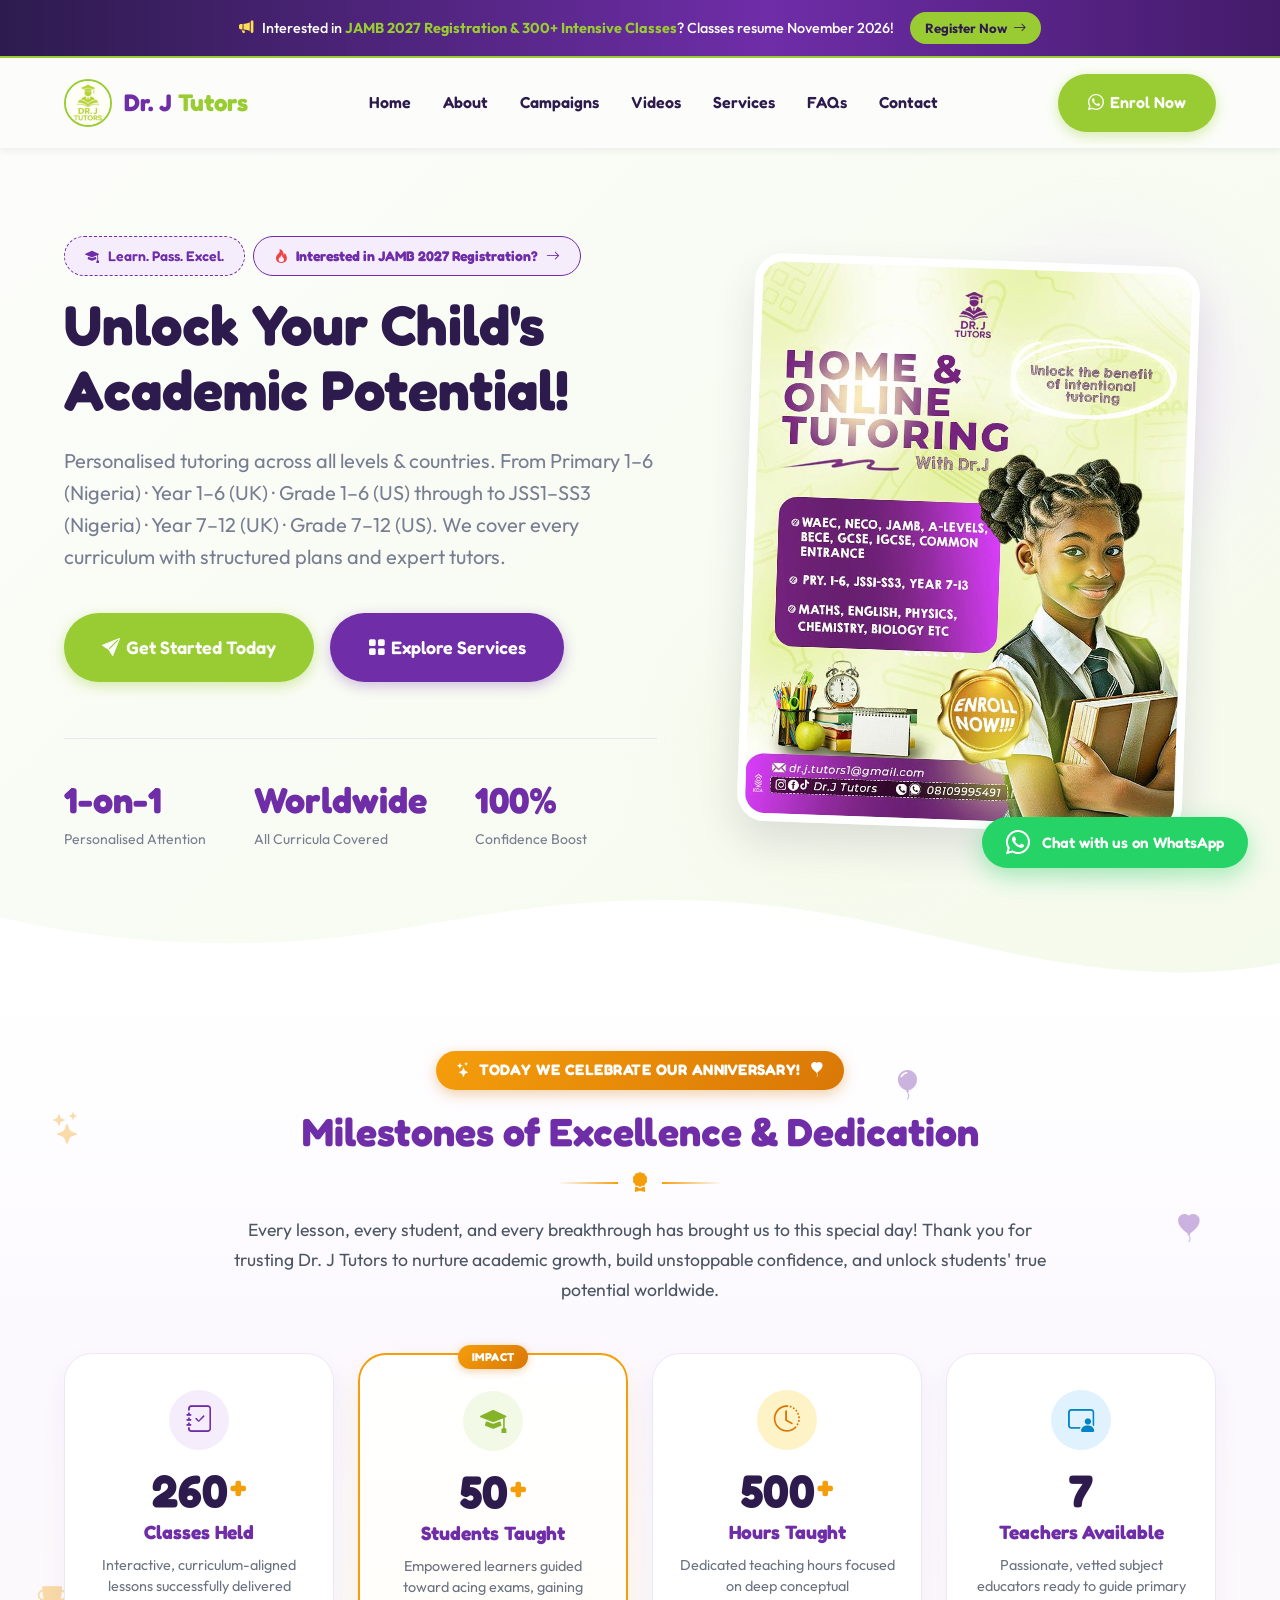
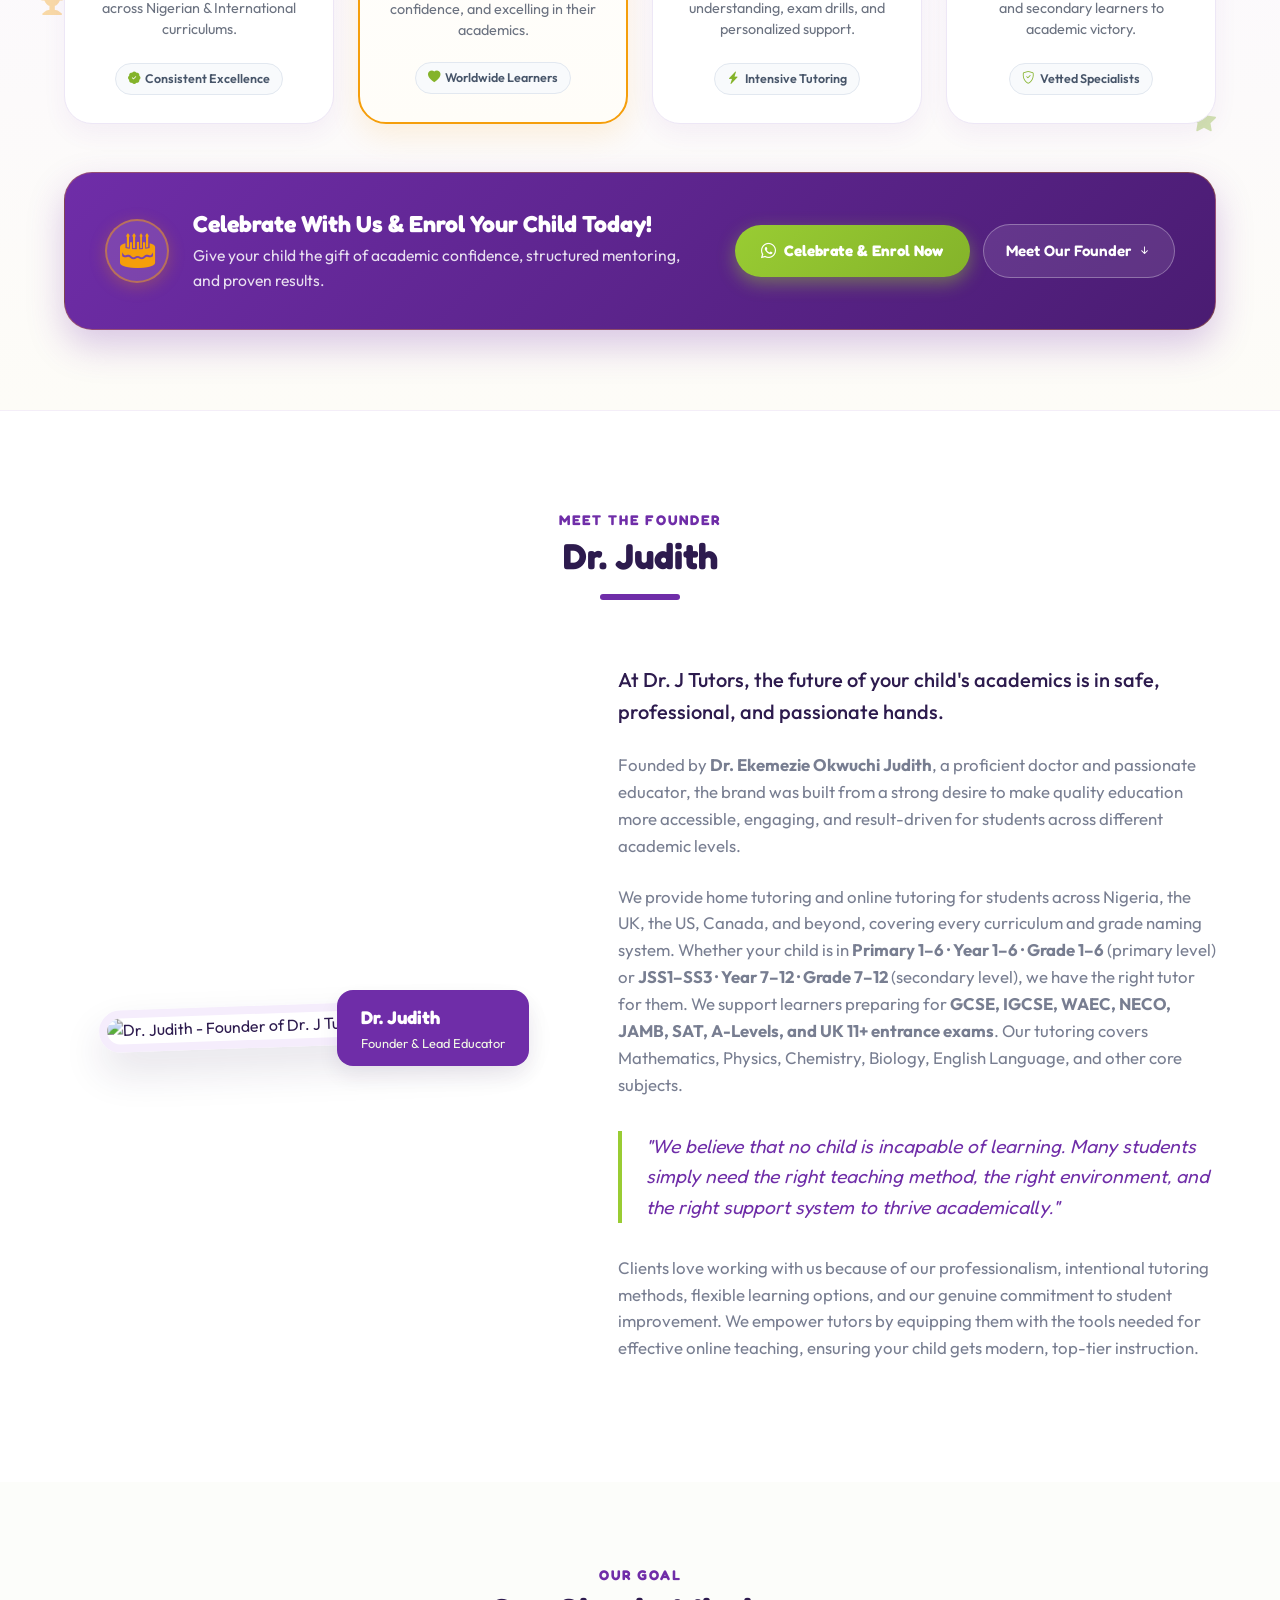
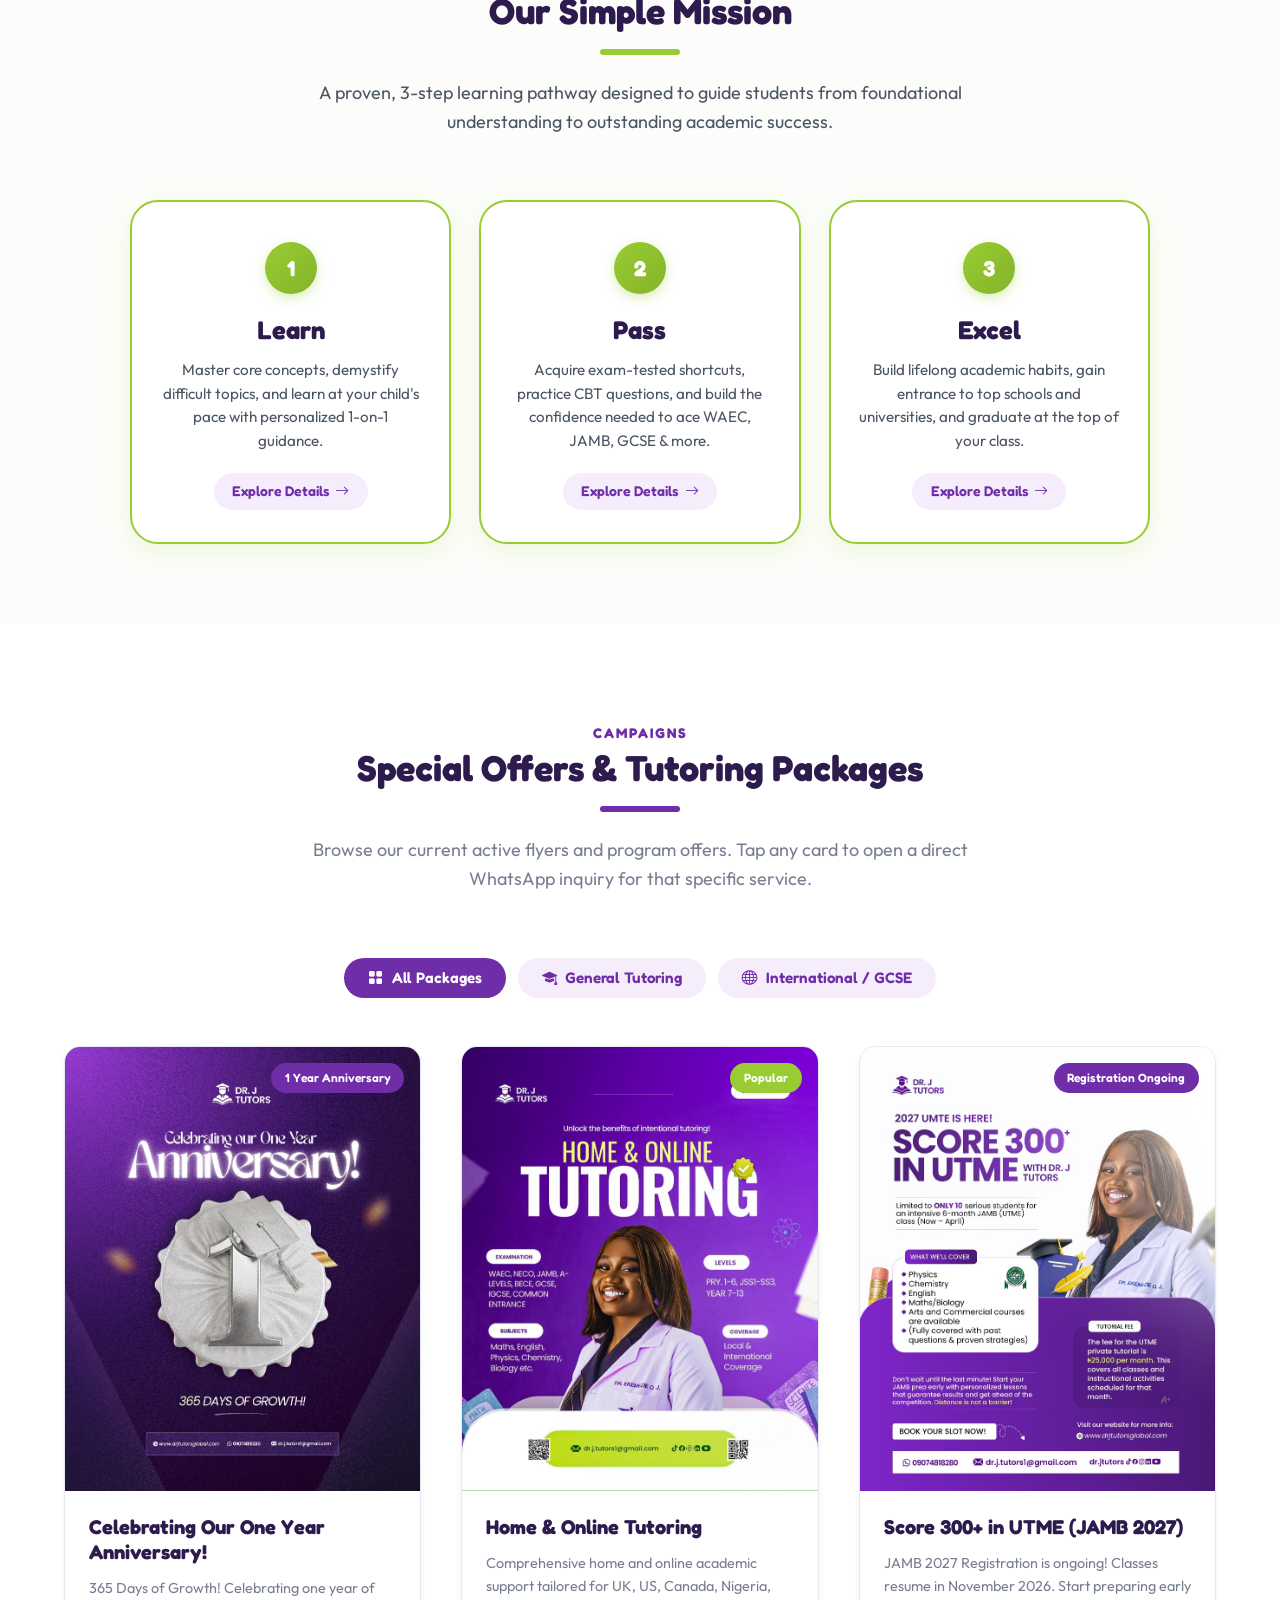
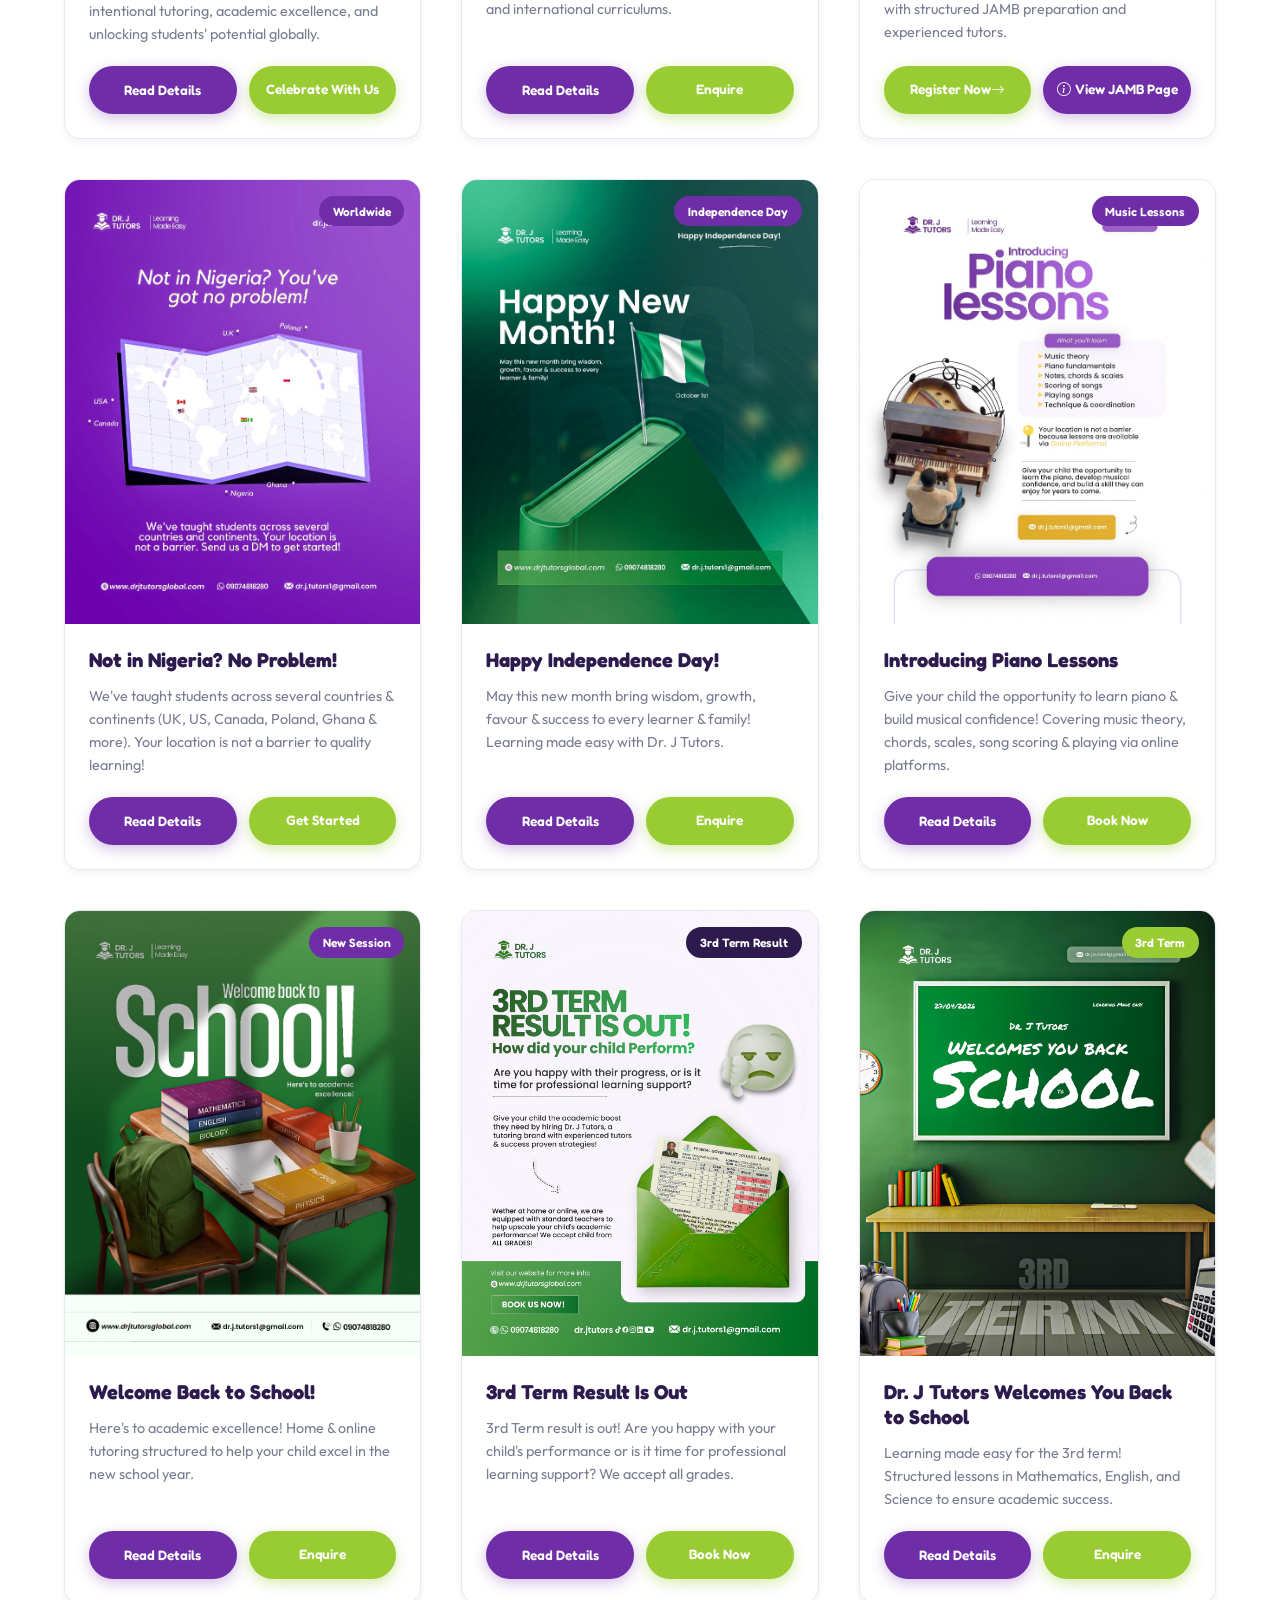
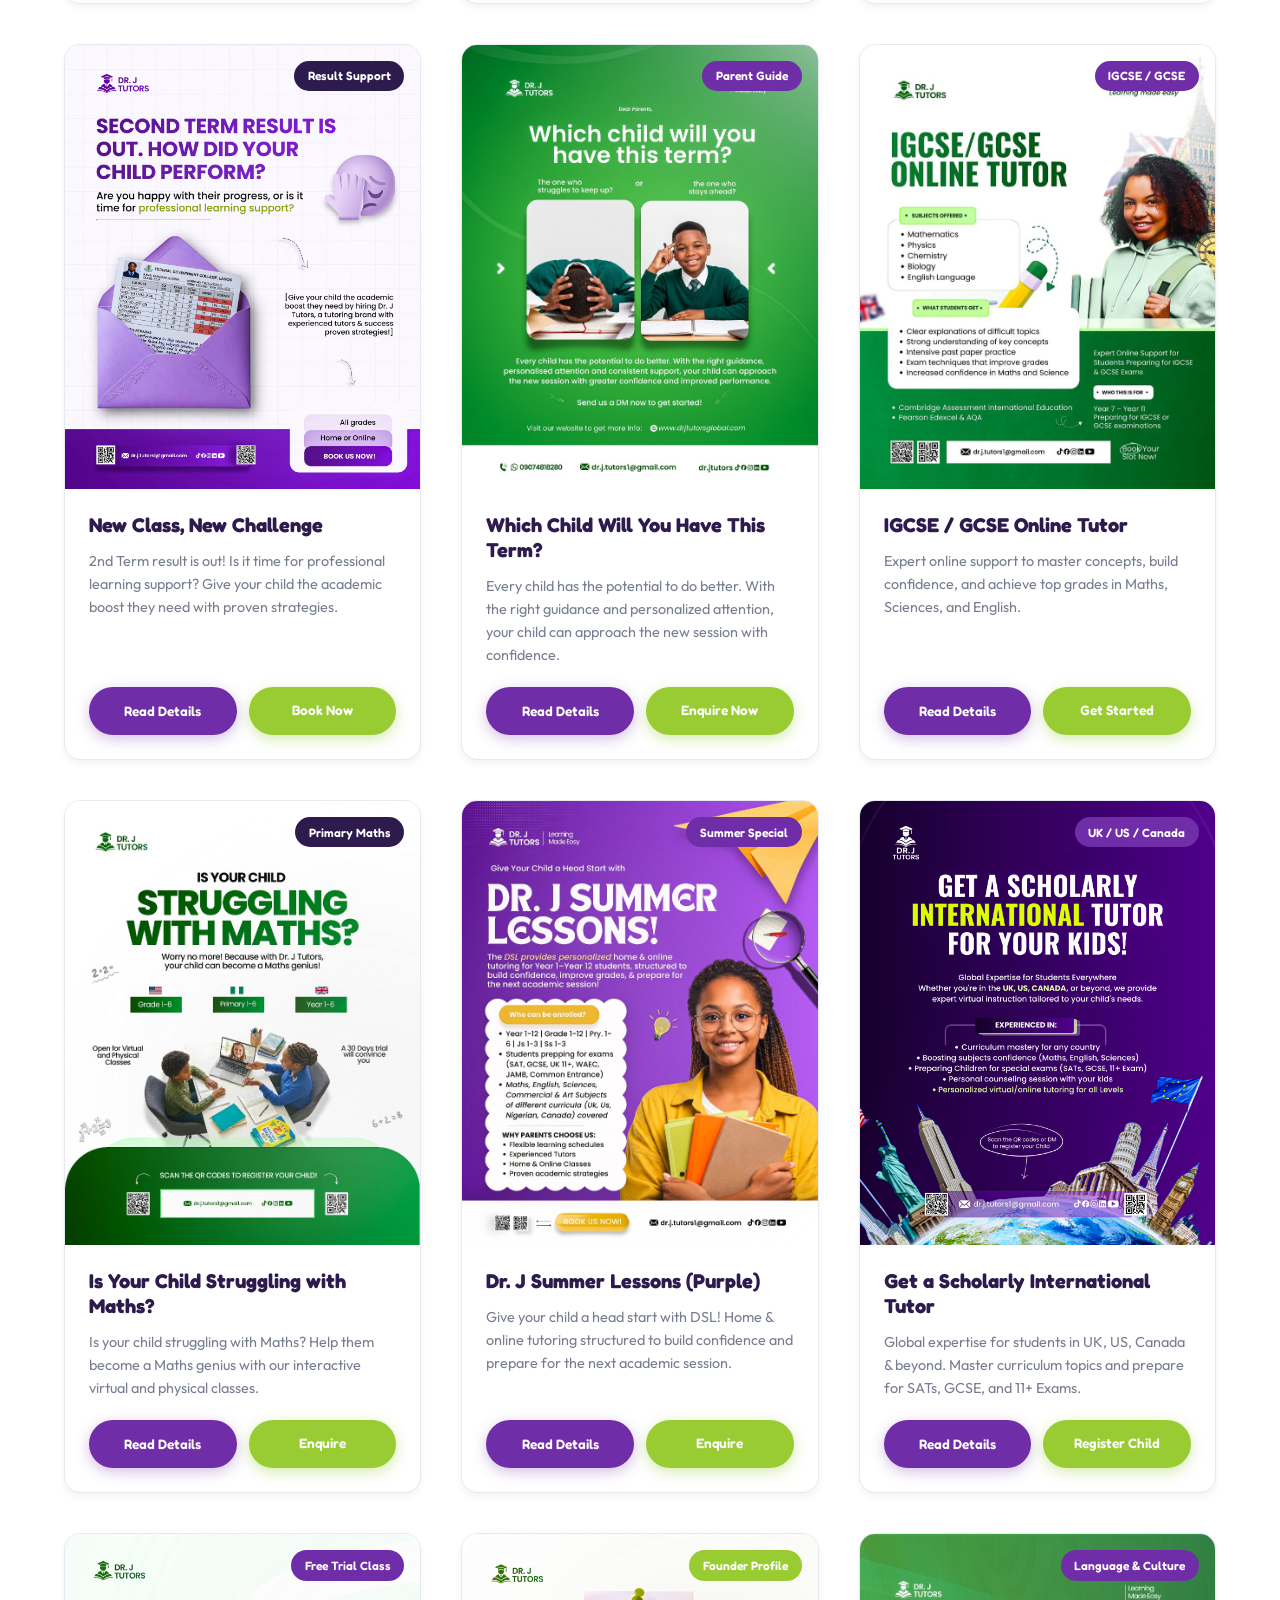
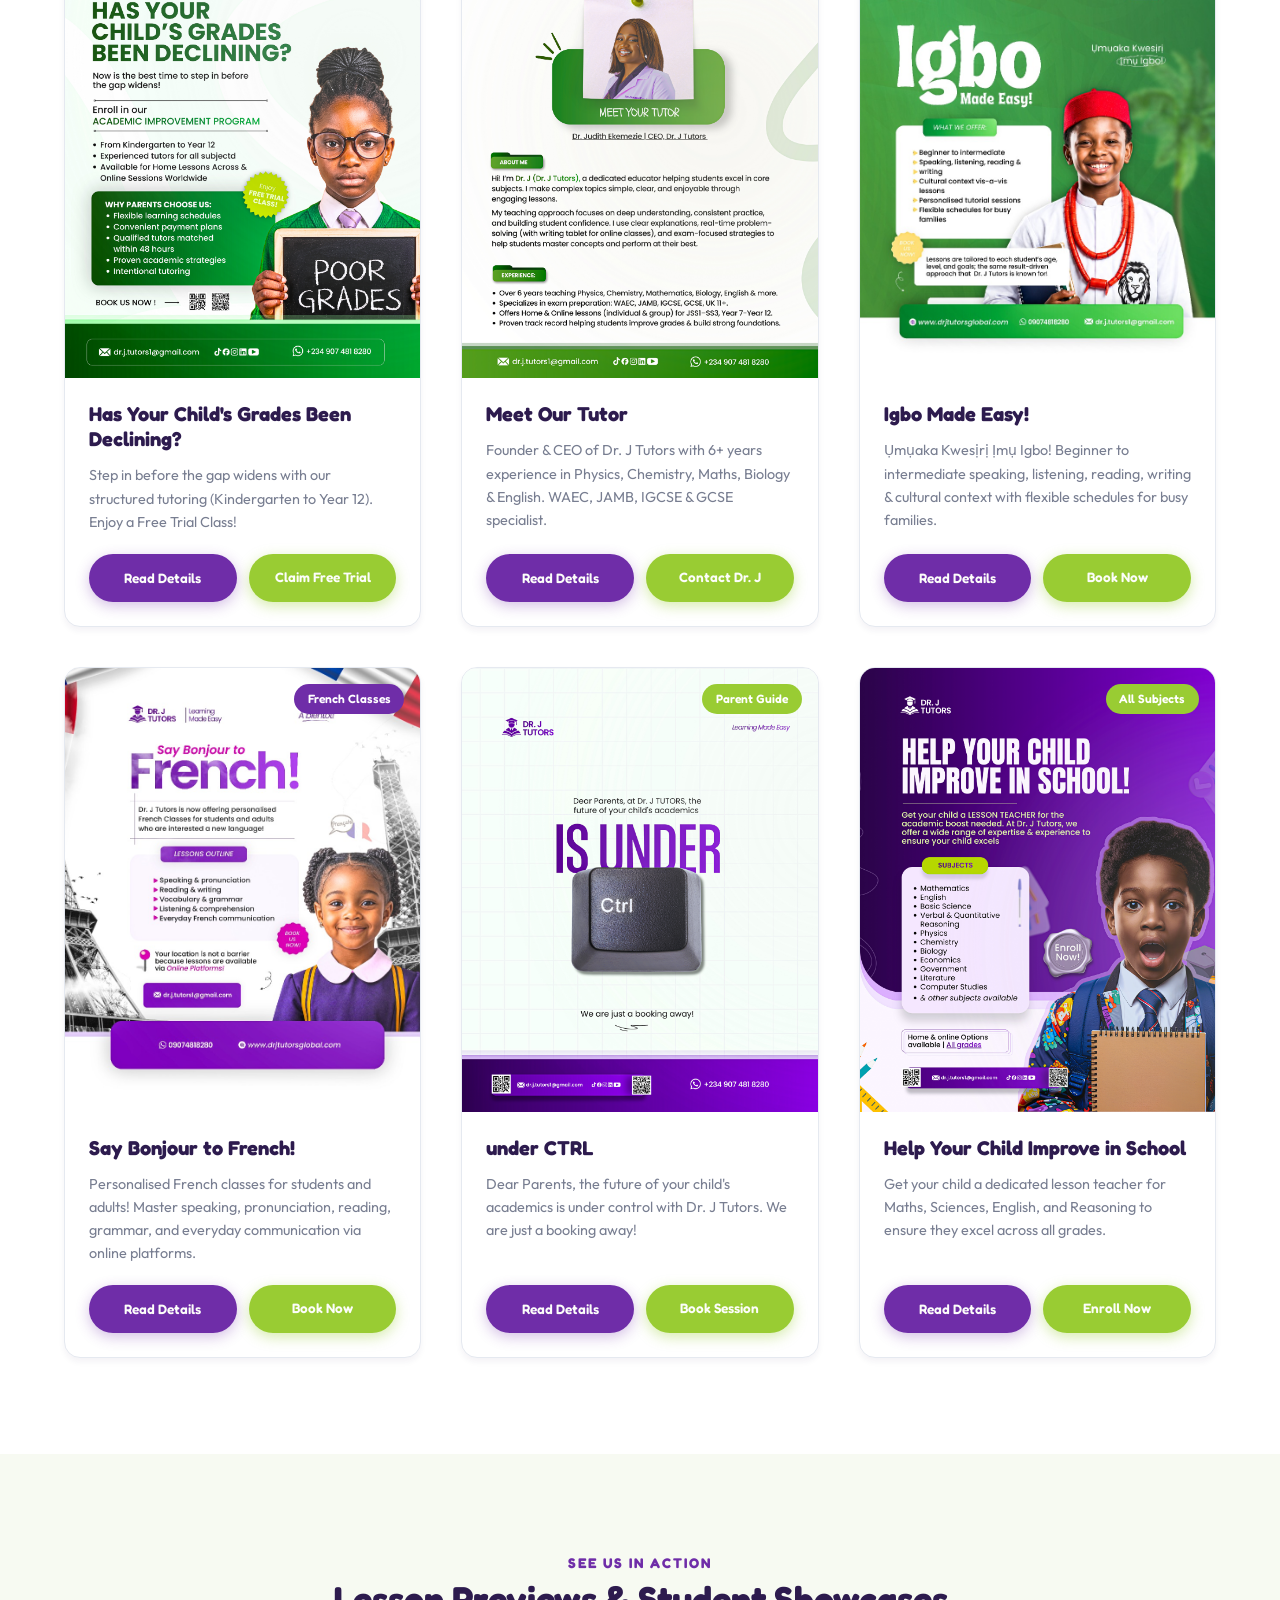
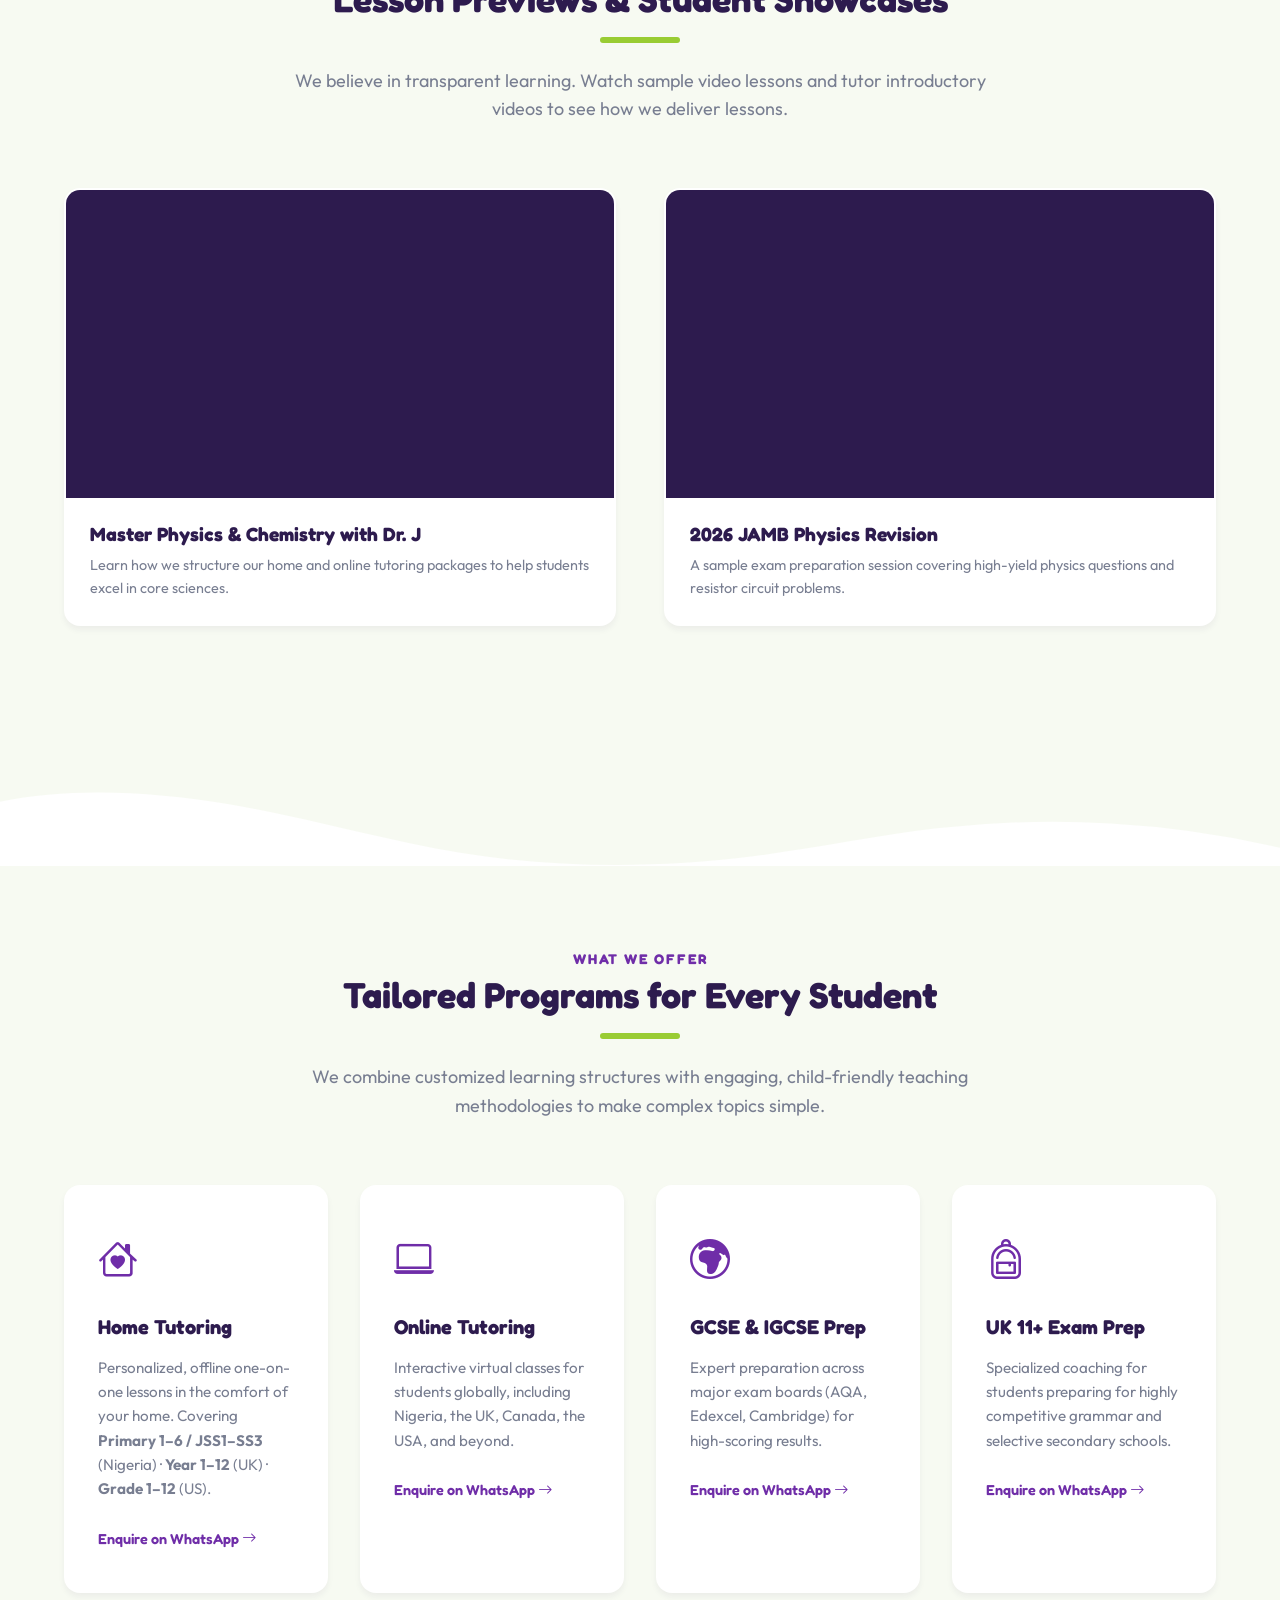
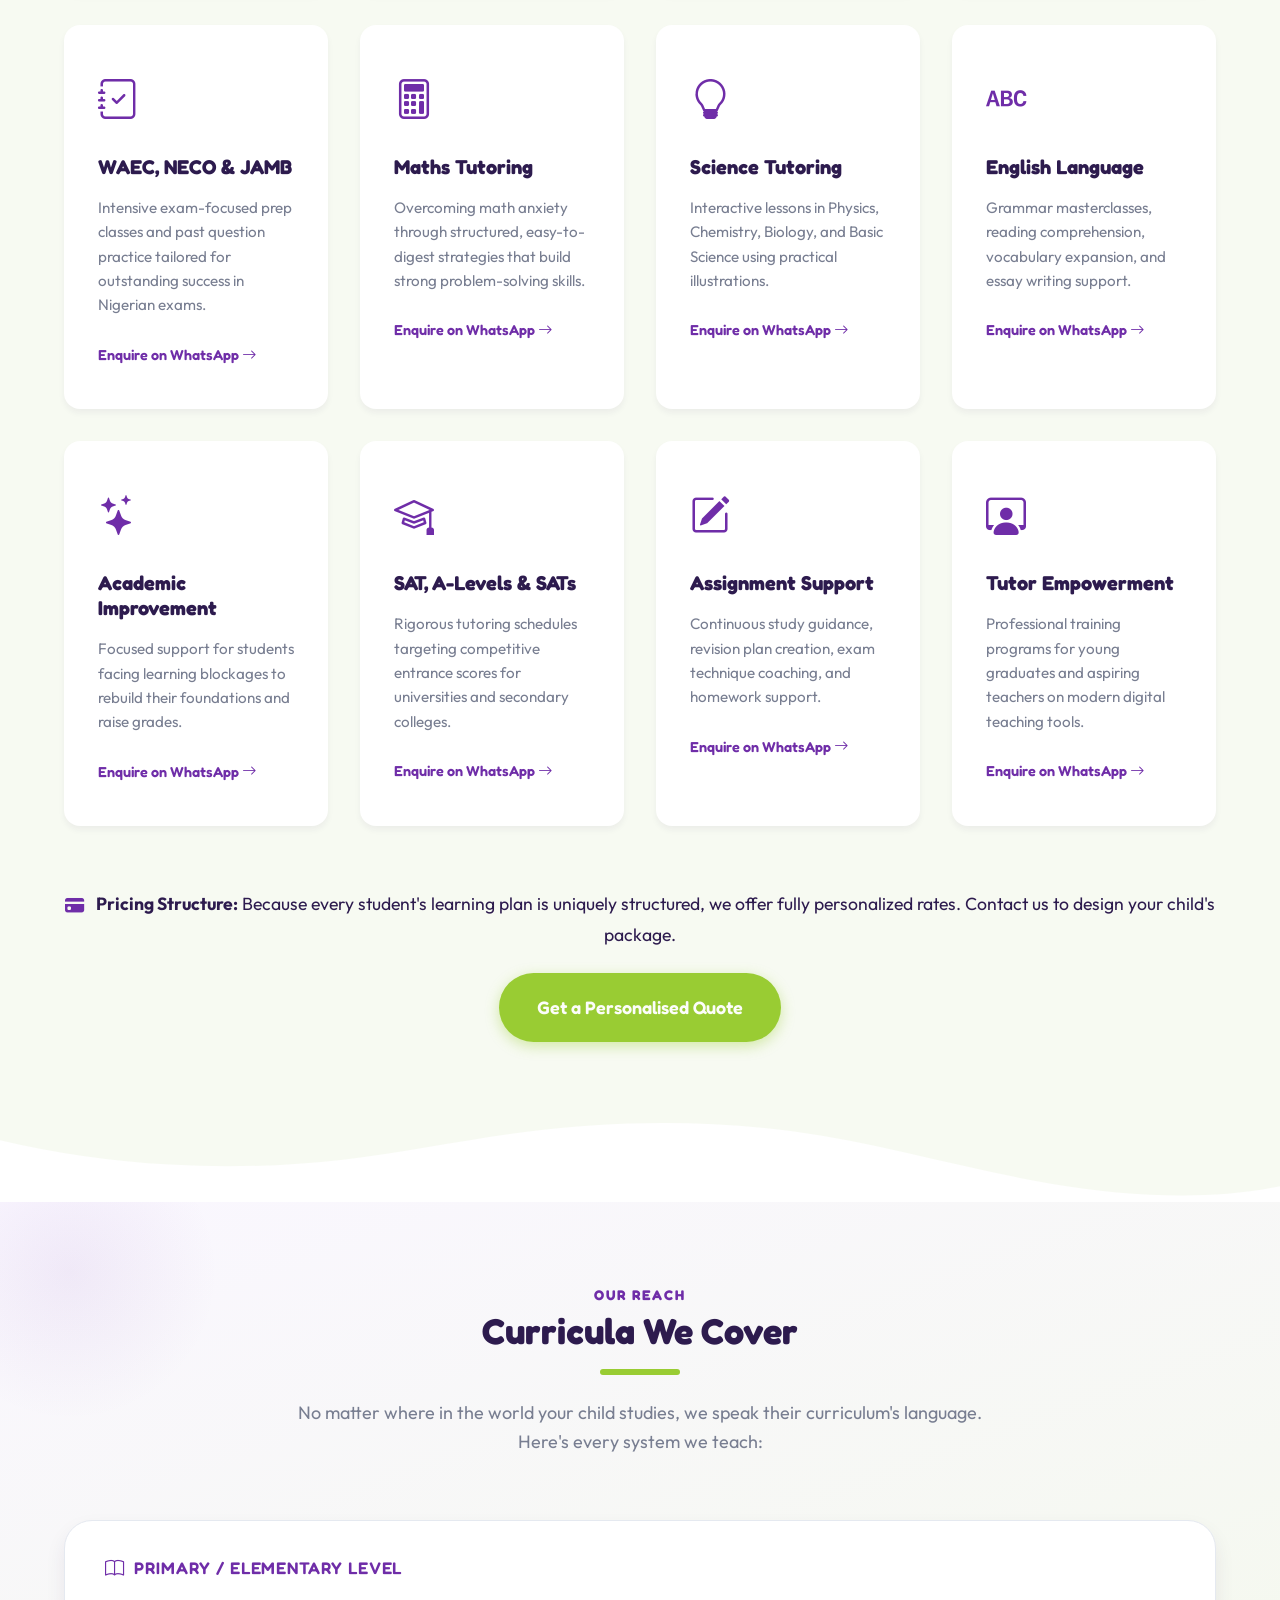
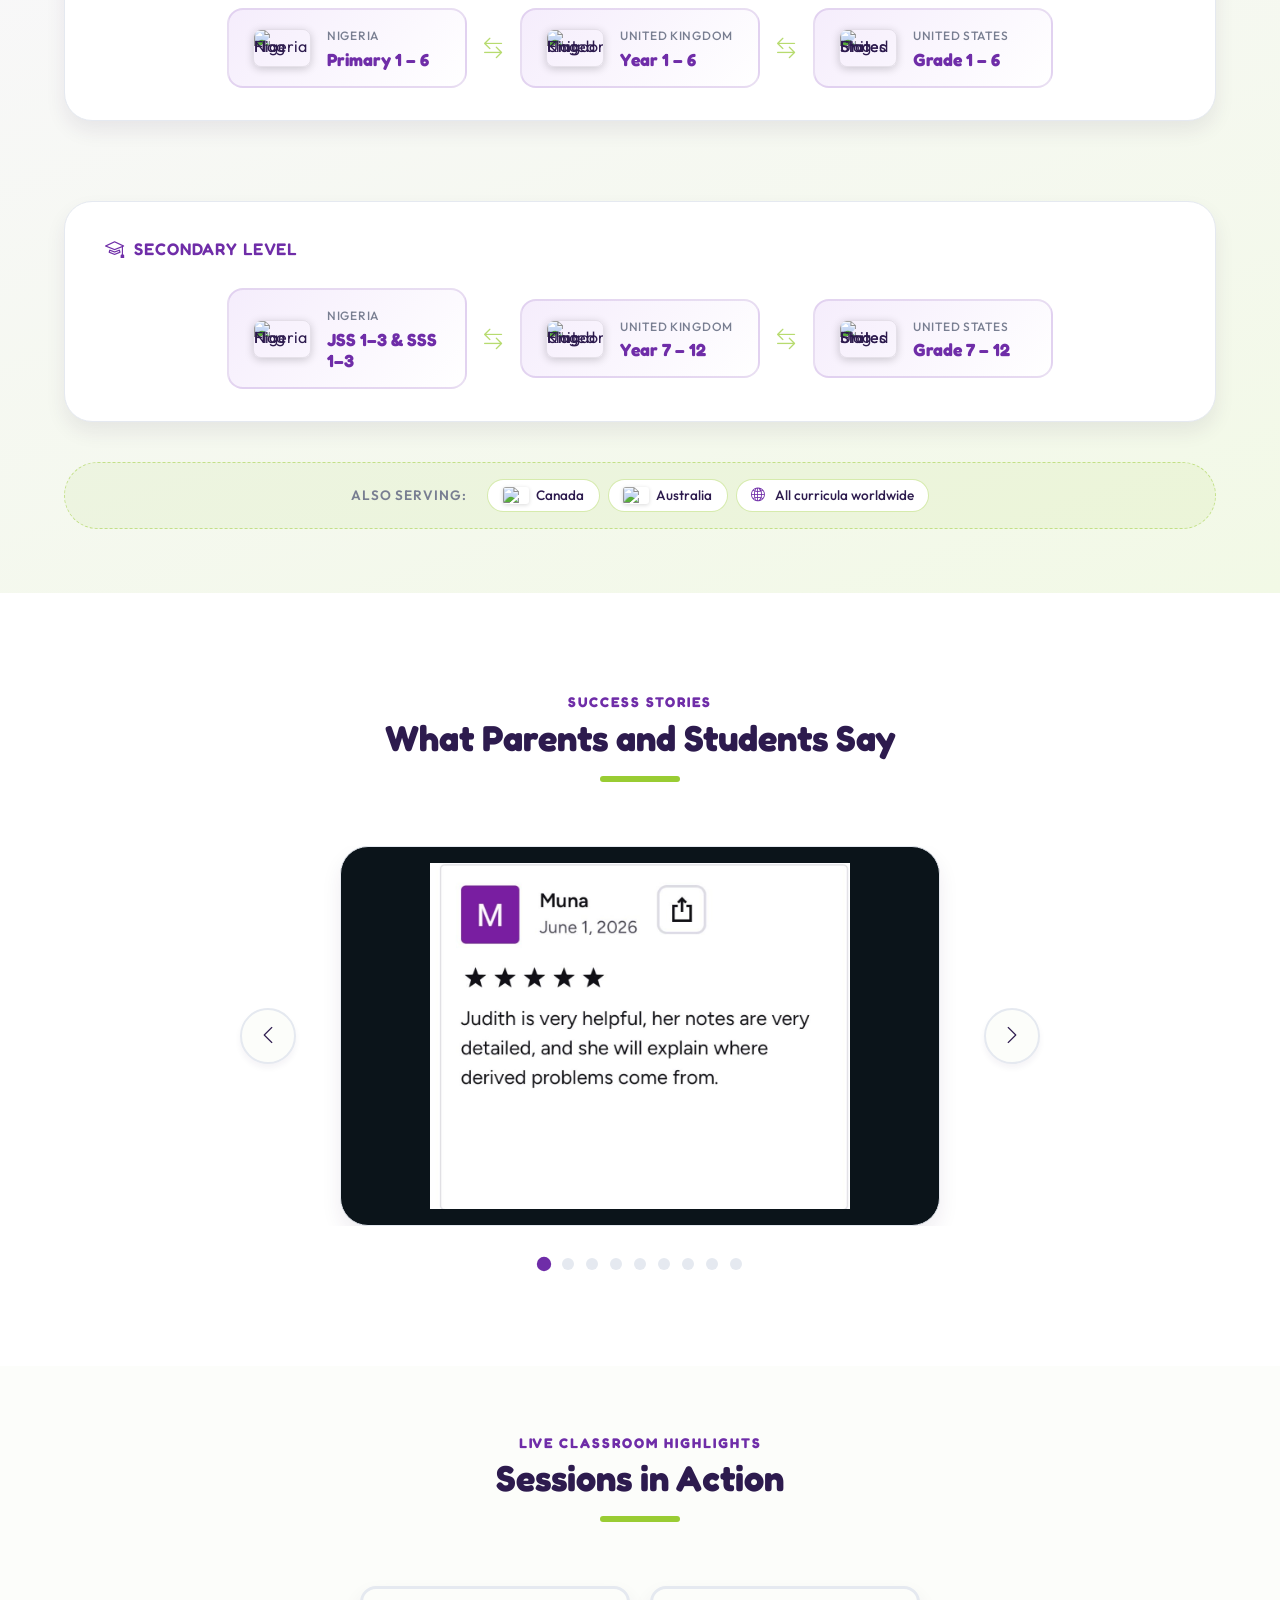
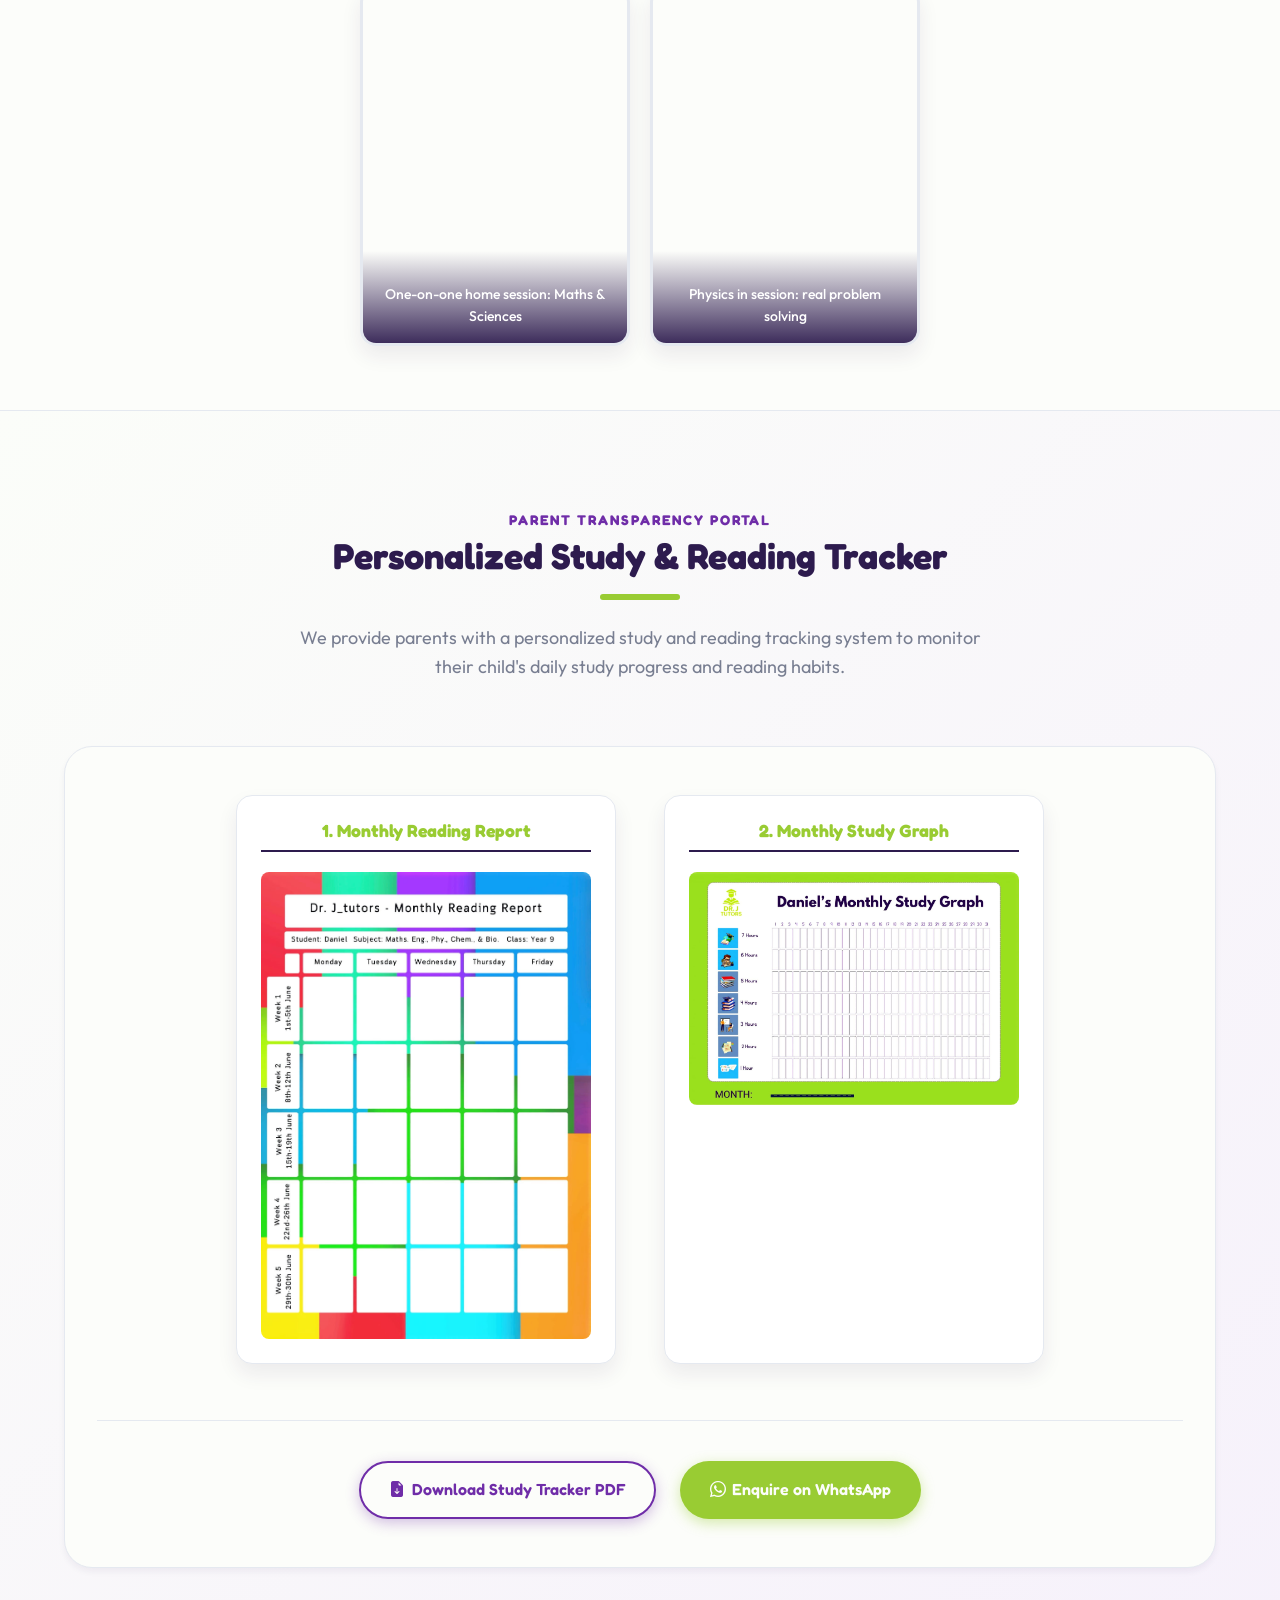
==== commit 694bc8e0: "feat: add celebratory anniversary milestone statistics section" ====
--- a/index.html
+++ b/index.html
@@ -151,6 +151,129 @@
             </div>
         </section>
 
+        <!-- ============================================================
+             Anniversary Celebration & Milestone Statistics Section
+             ============================================================ -->
+        <section id="anniversary" class="anniversary-section" aria-label="Dr. J Tutors Anniversary Celebration">
+            <div class="anniversary-confetti-bg" aria-hidden="true">
+                <i class="bi bi-stars confetti c1"></i>
+                <i class="bi bi-balloon-heart-fill confetti c2"></i>
+                <i class="bi bi-trophy-fill confetti c3"></i>
+                <i class="bi bi-star-fill confetti c4"></i>
+                <i class="bi bi-balloon-fill confetti c5"></i>
+                <i class="bi bi-gem confetti c6"></i>
+            </div>
+            
+            <div class="container anniversary-container">
+                <div class="anniversary-header text-center">
+                    <div class="anniversary-pill">
+                        <i class="bi bi-stars"></i>
+                        <span>Today We Celebrate Our Anniversary!</span>
+                        <i class="bi bi-balloon-heart-fill"></i>
+                    </div>
+                    <h2 class="anniversary-title">
+                        Milestones of Excellence &amp; Dedication
+                    </h2>
+                    <div class="anniversary-divider">
+                        <span class="sparkle-line"></span>
+                        <i class="bi bi-award-fill"></i>
+                        <span class="sparkle-line right"></span>
+                    </div>
+                    <p class="anniversary-subtitle">
+                        Every lesson, every student, and every breakthrough has brought us to this special day! Thank you for trusting Dr.&nbsp;J Tutors to nurture academic growth, build unstoppable confidence, and unlock students' true potential worldwide.
+                    </p>
+                </div>
+
+                <!-- 4 Celebratory Statistics Cards -->
+                <div class="anniversary-stats-grid">
+                    <!-- Stat 1: Classes Held -->
+                    <div class="anniversary-stat-card">
+                        <div class="stat-icon-wrap icon-purple">
+                            <i class="bi bi-journal-check"></i>
+                        </div>
+                        <div class="stat-number-wrap">
+                            <span class="stat-big-number" data-target="260"><span class="counter-num">260</span><span class="stat-plus">+</span></span>
+                        </div>
+                        <h3 class="stat-card-title">Classes Held</h3>
+                        <p class="stat-card-desc">Interactive, curriculum-aligned lessons successfully delivered across Nigerian &amp; International curriculums.</p>
+                        <div class="stat-badge">
+                            <i class="bi bi-patch-check-fill"></i> Consistent Excellence
+                        </div>
+                    </div>
+
+                    <!-- Stat 2: Students Taught -->
+                    <div class="anniversary-stat-card highlight">
+                        <div class="stat-ribbon">Impact</div>
+                        <div class="stat-icon-wrap icon-lemon">
+                            <i class="bi bi-mortarboard-fill"></i>
+                        </div>
+                        <div class="stat-number-wrap">
+                            <span class="stat-big-number" data-target="50"><span class="counter-num">50</span><span class="stat-plus">+</span></span>
+                        </div>
+                        <h3 class="stat-card-title">Students Taught</h3>
+                        <p class="stat-card-desc">Empowered learners guided toward acing exams, gaining confidence, and excelling in their academics.</p>
+                        <div class="stat-badge">
+                            <i class="bi bi-heart-fill"></i> Worldwide Learners
+                        </div>
+                    </div>
+
+                    <!-- Stat 3: Hours Taught -->
+                    <div class="anniversary-stat-card">
+                        <div class="stat-icon-wrap icon-gold">
+                            <i class="bi bi-clock-history"></i>
+                        </div>
+                        <div class="stat-number-wrap">
+                            <span class="stat-big-number" data-target="500"><span class="counter-num">500</span><span class="stat-plus">+</span></span>
+                        </div>
+                        <h3 class="stat-card-title">Hours Taught</h3>
+                        <p class="stat-card-desc">Dedicated teaching hours focused on deep conceptual understanding, exam drills, and personalized support.</p>
+                        <div class="stat-badge">
+                            <i class="bi bi-lightning-charge-fill"></i> Intensive Tutoring
+                        </div>
+                    </div>
+
+                    <!-- Stat 4: Teachers Presently Available -->
+                    <div class="anniversary-stat-card">
+                        <div class="stat-icon-wrap icon-blue">
+                            <i class="bi bi-person-video3"></i>
+                        </div>
+                        <div class="stat-number-wrap">
+                            <span class="stat-big-number" data-target="7"><span class="counter-num">7</span></span>
+                        </div>
+                        <h3 class="stat-card-title">Teachers Available</h3>
+                        <p class="stat-card-desc">Passionate, vetted subject educators ready to guide primary and secondary learners to academic victory.</p>
+                        <div class="stat-badge">
+                            <i class="bi bi-shield-check"></i> Vetted Specialists
+                        </div>
+                    </div>
+                </div>
+
+                <!-- Celebratory Call to Action Card -->
+                <div class="anniversary-footer-card">
+                    <div class="footer-card-content">
+                        <div class="anniversary-cake-icon">
+                            <i class="bi bi-cake2-fill"></i>
+                        </div>
+                        <div class="footer-text">
+                            <h4>Celebrate With Us &amp; Enrol Your Child Today!</h4>
+                            <p>Give your child the gift of academic confidence, structured mentoring, and proven results.</p>
+                        </div>
+                    </div>
+                    <div class="footer-actions">
+                        <a href="https://wa.me/2349074818280?text=Hi%20Dr.%20J%20Tutors%2C%20Happy%20Anniversary!%20I%20saw%20your%20milestones%20on%20the%20website%20and%20I%27d%20like%20to%20enquire%20about%20tutoring%20lessons%20for%20my%20child." 
+                           class="btn-anniversary-primary" 
+                           target="_blank" 
+                           rel="noopener noreferrer">
+                            <i class="bi bi-whatsapp"></i> Celebrate &amp; Enrol Now
+                        </a>
+                        <a href="#about" class="btn-anniversary-outline">
+                            Meet Our Founder <i class="bi bi-arrow-down-short"></i>
+                        </a>
+                    </div>
+                </div>
+            </div>
+        </section>
+
         <!-- 2. About Section: Meet The Founder -->
         <section id="about" class="about-section">
             <div class="container">
--- a/style.css
+++ b/style.css
@@ -2579,5 +2579,416 @@
     }
 }
 
-
-
+/* ==========================================================================
+   Anniversary Milestone & Celebration Section
+   ========================================================================== */
+.anniversary-section {
+    position: relative;
+    padding: 4.5rem 0 5rem;
+    background: linear-gradient(180deg, #ffffff 0%, #fbf8fe 40%, #fdfcf7 100%);
+    overflow: hidden;
+    border-bottom: 1px solid rgba(111, 45, 168, 0.08);
+}
+
+.anniversary-confetti-bg {
+    position: absolute;
+    top: 0;
+    left: 0;
+    right: 0;
+    bottom: 0;
+    pointer-events: none;
+    overflow: hidden;
+    z-index: 1;
+}
+
+.anniversary-confetti-bg .confetti {
+    position: absolute;
+    font-size: 1.6rem;
+    opacity: 0.35;
+    display: inline-block;
+    animation: floatConfetti 6s ease-in-out infinite alternate;
+}
+
+.anniversary-confetti-bg .c1 { top: 12%; left: 4%; animation-delay: 0s; font-size: 2rem; color: #f59e0b; }
+.anniversary-confetti-bg .c2 { top: 22%; right: 6%; animation-delay: 1.5s; font-size: 1.8rem; color: var(--secondary); }
+.anniversary-confetti-bg .c3 { top: 58%; left: 3%; animation-delay: 2.2s; font-size: 1.8rem; color: #f59e0b; }
+.anniversary-confetti-bg .c4 { top: 70%; right: 5%; animation-delay: 3s; font-size: 1.5rem; color: var(--primary-hover); }
+.anniversary-confetti-bg .c5 { top: 8%; right: 28%; animation-delay: 0.8s; font-size: 1.9rem; color: var(--secondary); }
+.anniversary-confetti-bg .c6 { top: 85%; left: 22%; animation-delay: 2.7s; font-size: 1.6rem; color: #0284c7; }
+
+@keyframes floatConfetti {
+    0% { transform: translateY(0) rotate(0deg); }
+    50% { transform: translateY(-12px) rotate(8deg); }
+    100% { transform: translateY(-4px) rotate(-8deg); }
+}
+
+.anniversary-container {
+    position: relative;
+    z-index: 2;
+}
+
+.anniversary-header {
+    max-width: 820px;
+    margin: 0 auto 3rem;
+}
+
+.anniversary-pill {
+    display: inline-flex;
+    align-items: center;
+    gap: 0.5rem;
+    background: linear-gradient(135deg, #f59e0b 0%, #d97706 100%);
+    color: #ffffff;
+    font-family: var(--font-heading);
+    font-size: 0.95rem;
+    font-weight: 700;
+    letter-spacing: 0.5px;
+    padding: 0.45rem 1.25rem;
+    border-radius: var(--radius-full);
+    box-shadow: 0 4px 14px rgba(217, 119, 6, 0.35);
+    margin-bottom: 1.15rem;
+    text-transform: uppercase;
+    animation: pulsePill 2.5s ease-in-out infinite;
+}
+
+@keyframes pulsePill {
+    0%, 100% { transform: scale(1); box-shadow: 0 4px 14px rgba(217, 119, 6, 0.35); }
+    50% { transform: scale(1.03); box-shadow: 0 6px 20px rgba(217, 119, 6, 0.5); }
+}
+
+.anniversary-title {
+    font-size: 2.45rem;
+    color: var(--secondary);
+    margin-bottom: 0.75rem;
+    line-height: 1.2;
+}
+
+.anniversary-divider {
+    display: flex;
+    align-items: center;
+    justify-content: center;
+    gap: 0.75rem;
+    margin-bottom: 1rem;
+    color: #f59e0b;
+    font-size: 1.25rem;
+}
+
+.anniversary-divider .sparkle-line {
+    display: inline-block;
+    width: 60px;
+    height: 2px;
+    background: linear-gradient(90deg, transparent, #f59e0b);
+}
+
+.anniversary-divider .sparkle-line.right {
+    background: linear-gradient(90deg, #f59e0b, transparent);
+}
+
+.anniversary-subtitle {
+    font-size: 1.1rem;
+    color: #4b5563;
+    line-height: 1.7;
+    margin: 0 auto;
+}
+
+/* Statistics Grid */
+.anniversary-stats-grid {
+    display: grid;
+    grid-template-columns: repeat(4, 1fr);
+    gap: 1.5rem;
+    margin-bottom: 3rem;
+}
+
+.anniversary-stat-card {
+    position: relative;
+    background: #ffffff;
+    border-radius: var(--radius-lg);
+    padding: 2.25rem 1.5rem 1.75rem;
+    text-align: center;
+    border: 1.5px solid #ede7f6;
+    box-shadow: 0 10px 25px rgba(111, 45, 168, 0.06);
+    transition: all var(--transition-normal);
+    display: flex;
+    flex-direction: column;
+    align-items: center;
+}
+
+.anniversary-stat-card:hover {
+    transform: translateY(-8px);
+    border-color: #d1b4ec;
+    box-shadow: 0 16px 36px rgba(111, 45, 168, 0.14);
+}
+
+.anniversary-stat-card.highlight {
+    border: 2px solid #f59e0b;
+    background: linear-gradient(180deg, #ffffff 0%, #fffdf8 100%);
+    box-shadow: 0 12px 30px rgba(245, 158, 11, 0.12);
+}
+
+.stat-ribbon {
+    position: absolute;
+    top: -10px;
+    background: linear-gradient(135deg, #f59e0b, #d97706);
+    color: #ffffff;
+    font-size: 0.72rem;
+    font-family: var(--font-heading);
+    font-weight: 700;
+    letter-spacing: 0.5px;
+    text-transform: uppercase;
+    padding: 0.2rem 0.85rem;
+    border-radius: var(--radius-full);
+    box-shadow: 0 2px 8px rgba(217, 119, 6, 0.35);
+}
+
+.stat-icon-wrap {
+    width: 60px;
+    height: 60px;
+    border-radius: 50%;
+    display: flex;
+    align-items: center;
+    justify-content: center;
+    font-size: 1.65rem;
+    margin-bottom: 1.15rem;
+    transition: transform var(--transition-fast);
+}
+
+.anniversary-stat-card:hover .stat-icon-wrap {
+    transform: scale(1.1) rotate(5deg);
+}
+
+.stat-icon-wrap.icon-purple {
+    background: var(--secondary-light);
+    color: var(--secondary);
+}
+
+.stat-icon-wrap.icon-lemon {
+    background: var(--primary-light);
+    color: var(--primary-hover);
+}
+
+.stat-icon-wrap.icon-gold {
+    background: #fef3c7;
+    color: #d97706;
+}
+
+.stat-icon-wrap.icon-blue {
+    background: #e0f2fe;
+    color: #0284c7;
+}
+
+.stat-number-wrap {
+    margin-bottom: 0.35rem;
+}
+
+.stat-big-number {
+    font-family: var(--font-heading);
+    font-size: 2.85rem;
+    font-weight: 700;
+    color: var(--neutral-dark);
+    line-height: 1;
+    display: inline-flex;
+    align-items: flex-start;
+}
+
+.stat-plus {
+    color: #f59e0b;
+    font-size: 2.1rem;
+    margin-left: 2px;
+}
+
+.stat-card-title {
+    font-family: var(--font-heading);
+    font-size: 1.2rem;
+    font-weight: 700;
+    color: var(--secondary);
+    margin-bottom: 0.65rem;
+}
+
+.stat-card-desc {
+    font-size: 0.9rem;
+    color: #6b7280;
+    line-height: 1.5;
+    margin-bottom: 1.25rem;
+    flex-grow: 1;
+}
+
+.stat-badge {
+    display: inline-flex;
+    align-items: center;
+    gap: 0.35rem;
+    background: #f8fafc;
+    border: 1px solid #e2e8f0;
+    color: #475569;
+    font-size: 0.78rem;
+    font-weight: 600;
+    padding: 0.3rem 0.75rem;
+    border-radius: var(--radius-full);
+}
+
+.stat-badge i {
+    color: var(--primary-hover);
+}
+
+/* Celebratory Footer Card */
+.anniversary-footer-card {
+    background: linear-gradient(135deg, var(--secondary) 0%, #4a1c72 100%);
+    border-radius: var(--radius-lg);
+    padding: 2.25rem 2.5rem;
+    color: #ffffff;
+    display: flex;
+    align-items: center;
+    justify-content: space-between;
+    gap: 2rem;
+    box-shadow: 0 16px 36px rgba(111, 45, 168, 0.25);
+    border: 1.5px solid rgba(245, 158, 11, 0.3);
+}
+
+.footer-card-content {
+    display: flex;
+    align-items: center;
+    gap: 1.5rem;
+}
+
+.anniversary-cake-icon {
+    width: 64px;
+    height: 64px;
+    border-radius: 50%;
+    background: rgba(255, 255, 255, 0.12);
+    border: 2px solid rgba(245, 158, 11, 0.5);
+    display: flex;
+    align-items: center;
+    justify-content: center;
+    font-size: 2.2rem;
+    color: #f59e0b;
+    box-shadow: 0 4px 16px rgba(245, 158, 11, 0.25);
+    flex-shrink: 0;
+}
+
+.footer-text h4 {
+    font-family: var(--font-heading);
+    font-size: 1.45rem;
+    color: #ffffff;
+    margin-bottom: 0.35rem;
+}
+
+.footer-text p {
+    color: rgba(255, 255, 255, 0.85);
+    font-size: 0.98rem;
+    margin-bottom: 0;
+}
+
+.footer-actions {
+    display: flex;
+    align-items: center;
+    gap: 0.85rem;
+    flex-shrink: 0;
+}
+
+.btn-anniversary-primary {
+    background: linear-gradient(135deg, var(--primary) 0%, var(--primary-hover) 100%);
+    color: #ffffff;
+    font-family: var(--font-heading);
+    font-weight: 700;
+    font-size: 0.95rem;
+    padding: 0.85rem 1.65rem;
+    border-radius: var(--radius-full);
+    border: none;
+    display: inline-flex;
+    align-items: center;
+    gap: 0.5rem;
+    box-shadow: 0 6px 18px rgba(153, 204, 51, 0.45);
+    text-decoration: none;
+    transition: all var(--transition-normal);
+    white-space: nowrap;
+}
+
+.btn-anniversary-primary:hover {
+    transform: translateY(-2px);
+    box-shadow: 0 8px 24px rgba(153, 204, 51, 0.6);
+    color: #ffffff;
+}
+
+.btn-anniversary-outline {
+    background: rgba(255, 255, 255, 0.1);
+    color: #ffffff;
+    font-family: var(--font-heading);
+    font-weight: 600;
+    font-size: 0.95rem;
+    padding: 0.85rem 1.35rem;
+    border-radius: var(--radius-full);
+    border: 1.5px solid rgba(255, 255, 255, 0.3);
+    display: inline-flex;
+    align-items: center;
+    gap: 0.4rem;
+    text-decoration: none;
+    transition: all var(--transition-normal);
+    white-space: nowrap;
+}
+
+.btn-anniversary-outline:hover {
+    background: rgba(255, 255, 255, 0.2);
+    border-color: #ffffff;
+    color: #ffffff;
+}
+
+/* Responsive Breakpoints */
+@media (max-width: 1024px) {
+    .anniversary-stats-grid {
+        grid-template-columns: repeat(2, 1fr);
+        gap: 1.25rem;
+    }
+
+    .anniversary-footer-card {
+        flex-direction: column;
+        text-align: center;
+        padding: 2rem;
+    }
+
+    .footer-card-content {
+        flex-direction: column;
+        text-align: center;
+    }
+
+    .footer-actions {
+        flex-wrap: wrap;
+        justify-content: center;
+        width: 100%;
+    }
+}
+
+@media (max-width: 640px) {
+    .anniversary-section {
+        padding: 3.5rem 0 4rem;
+    }
+
+    .anniversary-title {
+        font-size: 1.85rem;
+    }
+
+    .anniversary-stats-grid {
+        grid-template-columns: 1fr;
+        gap: 1rem;
+    }
+
+    .anniversary-stat-card {
+        padding: 1.75rem 1.25rem;
+    }
+
+    .stat-big-number {
+        font-size: 2.5rem;
+    }
+
+    .footer-actions {
+        flex-direction: column;
+        width: 100%;
+    }
+
+    .btn-anniversary-primary,
+    .btn-anniversary-outline {
+        width: 100%;
+        justify-content: center;
+    }
+}
+
+
+
+
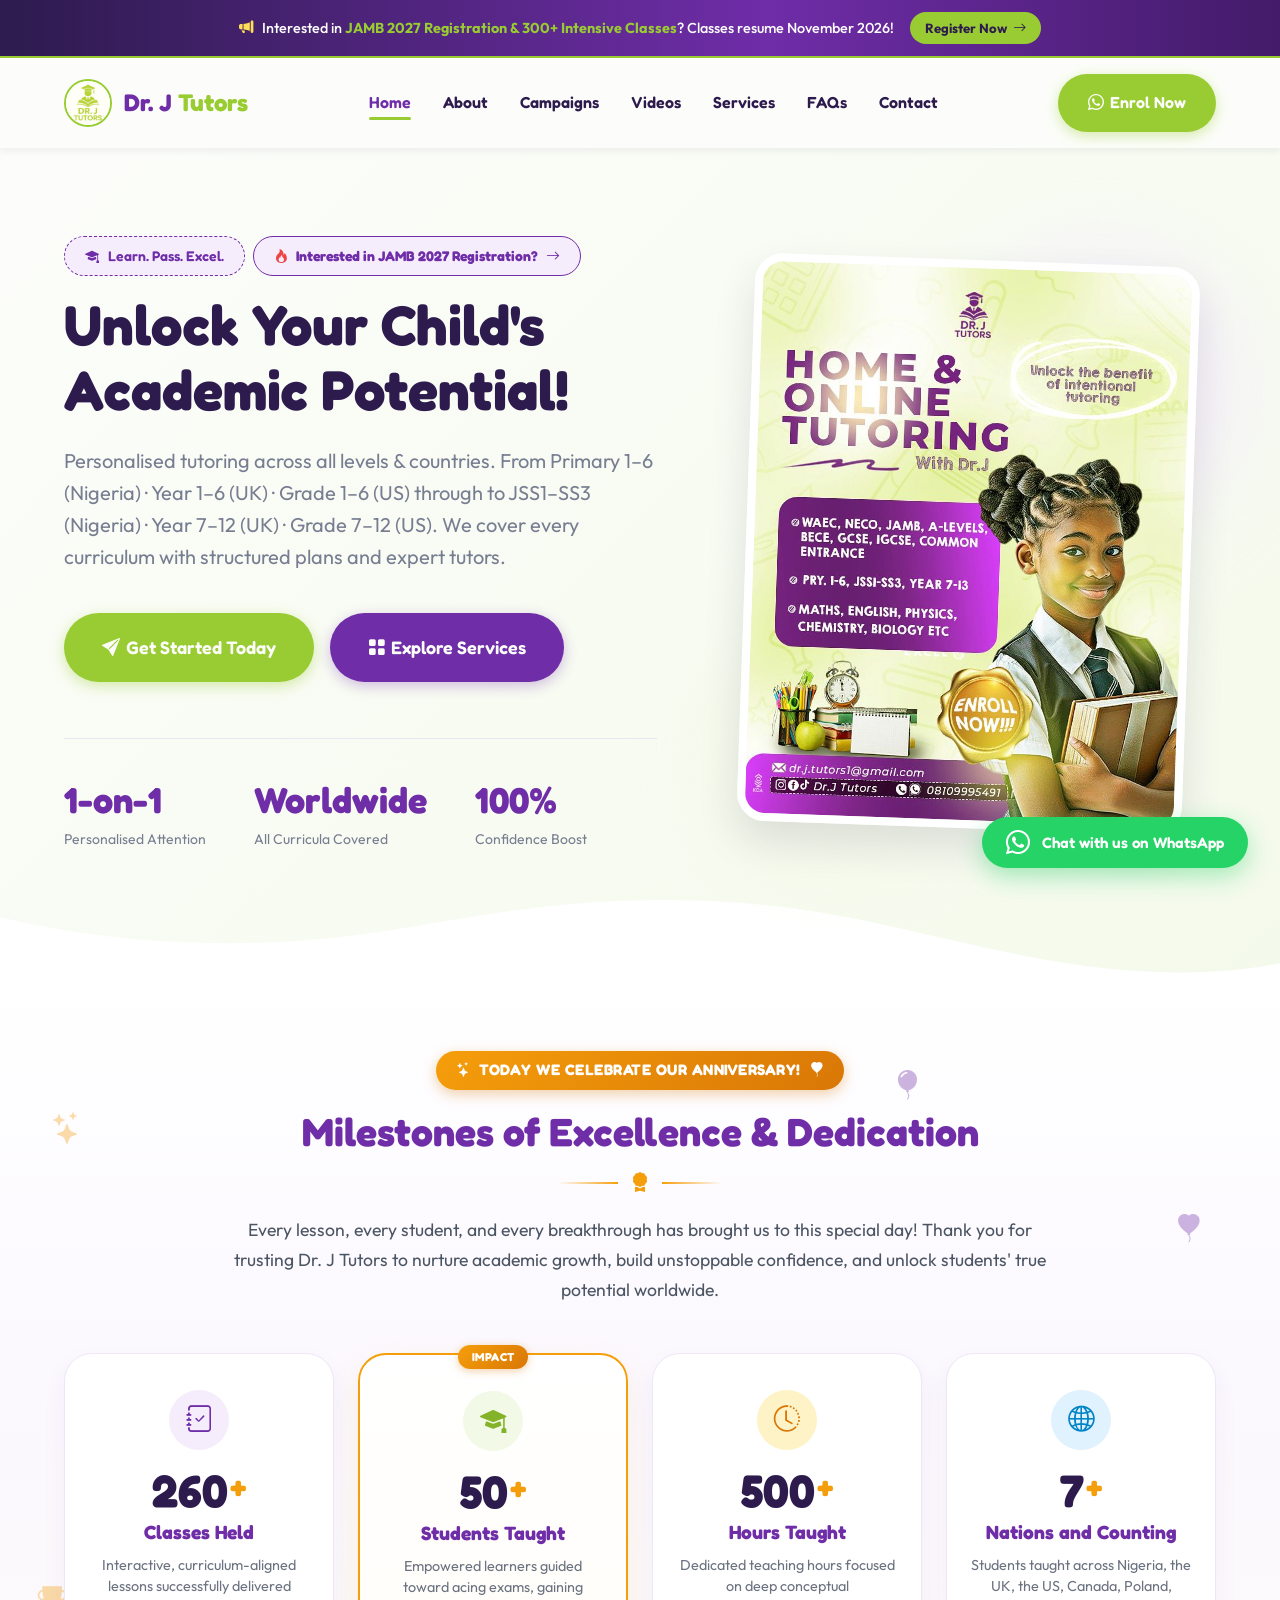
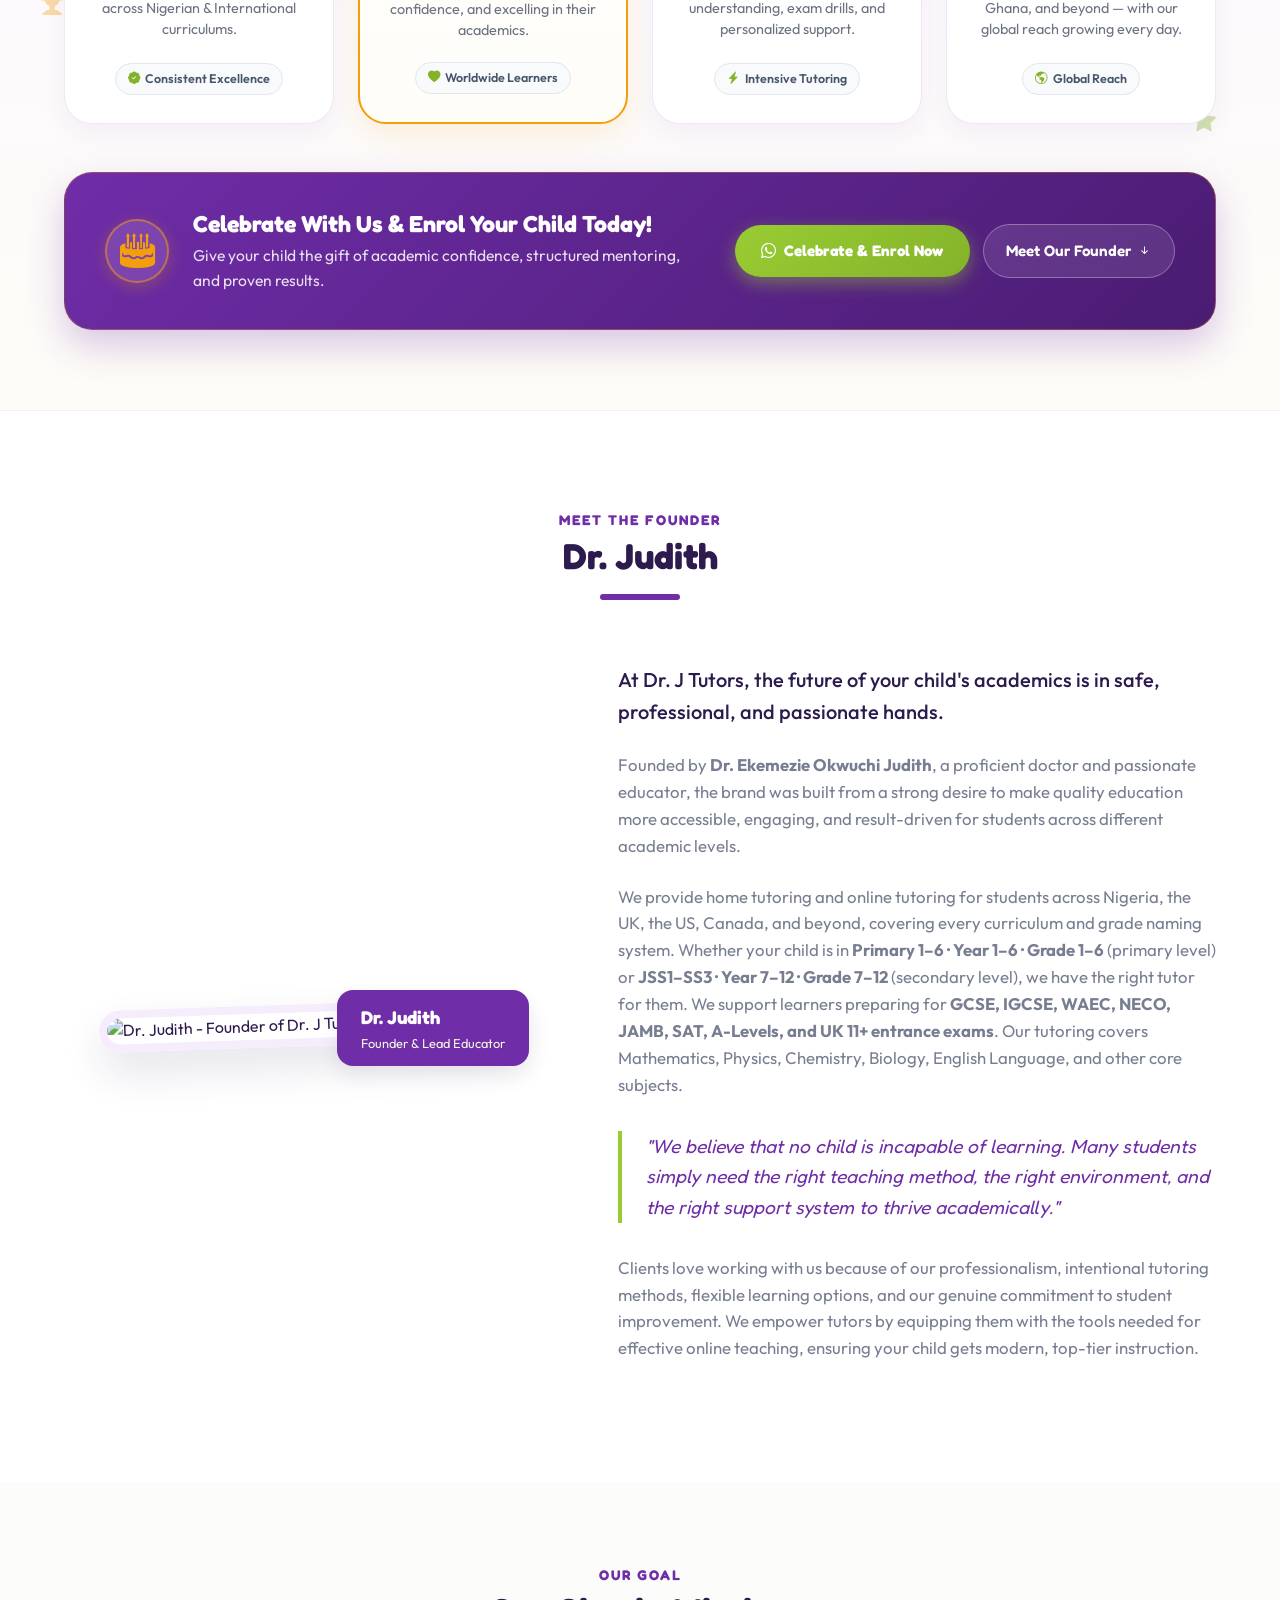
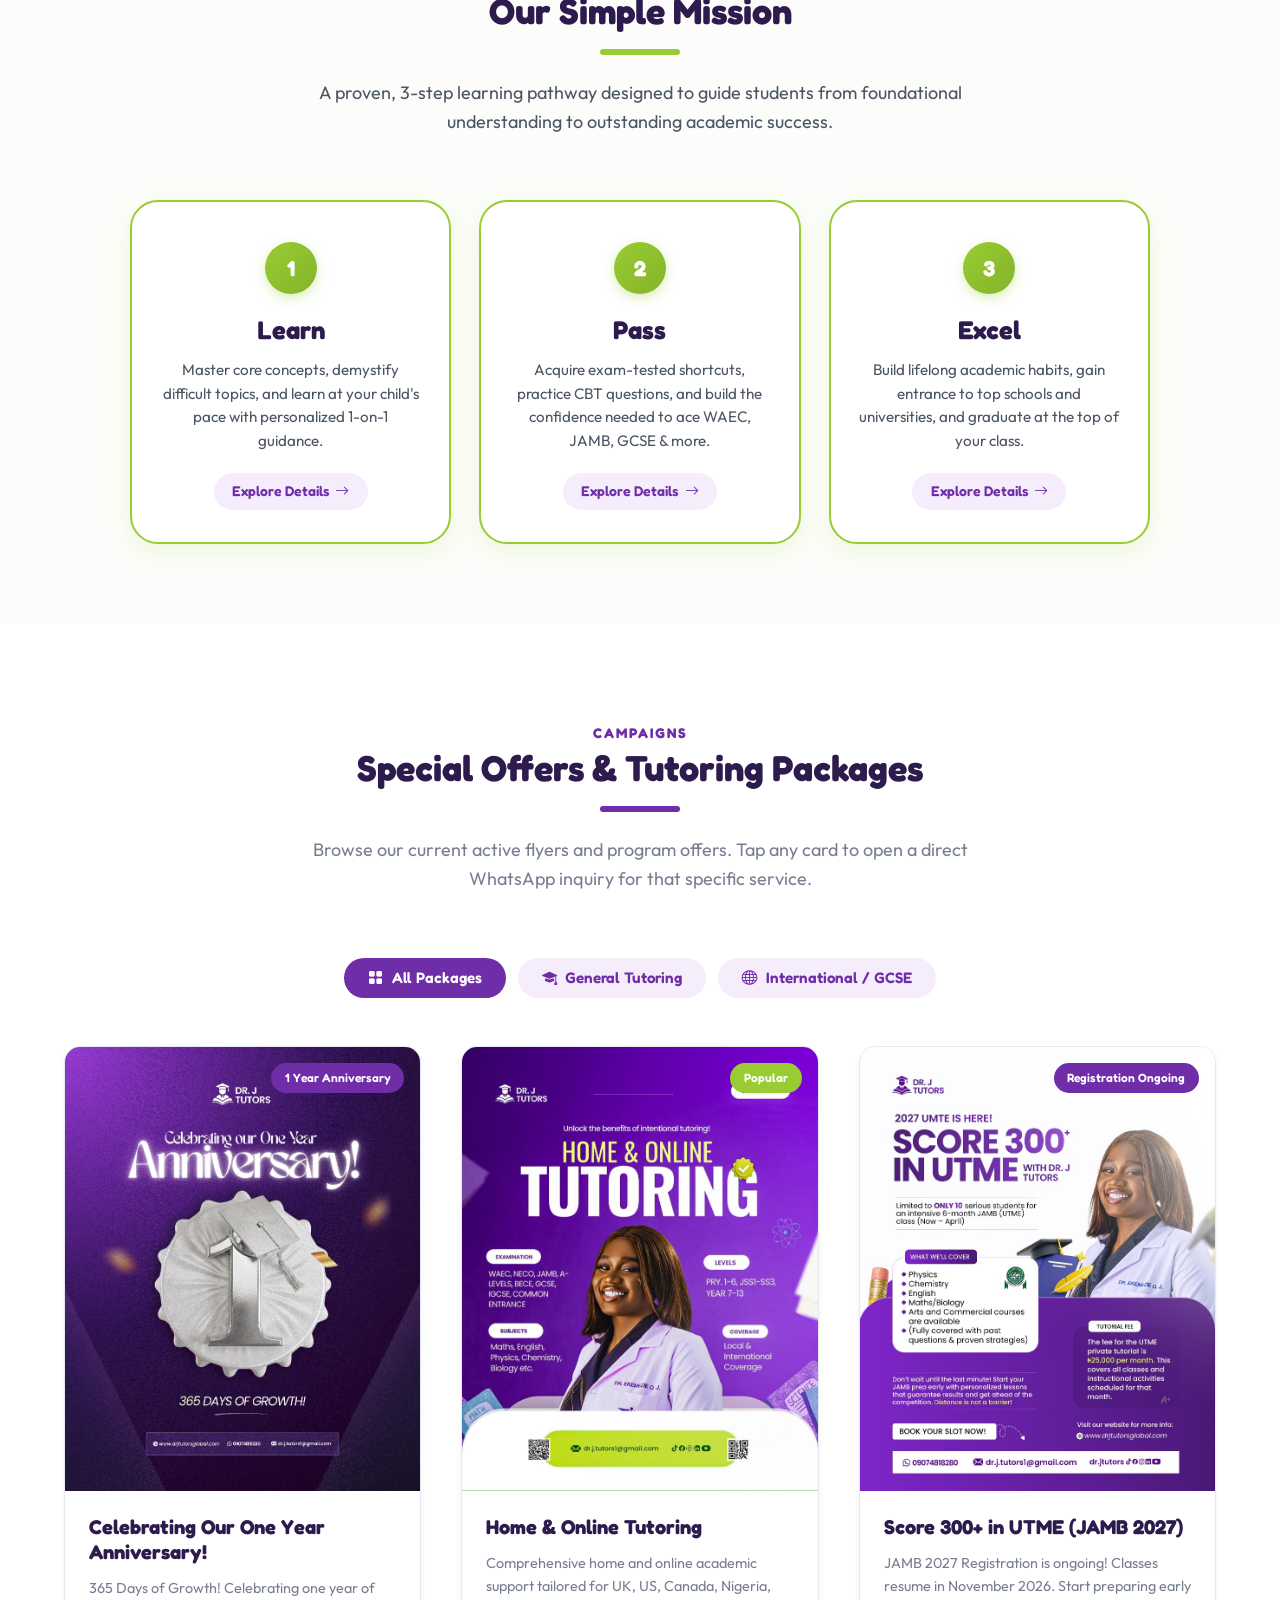
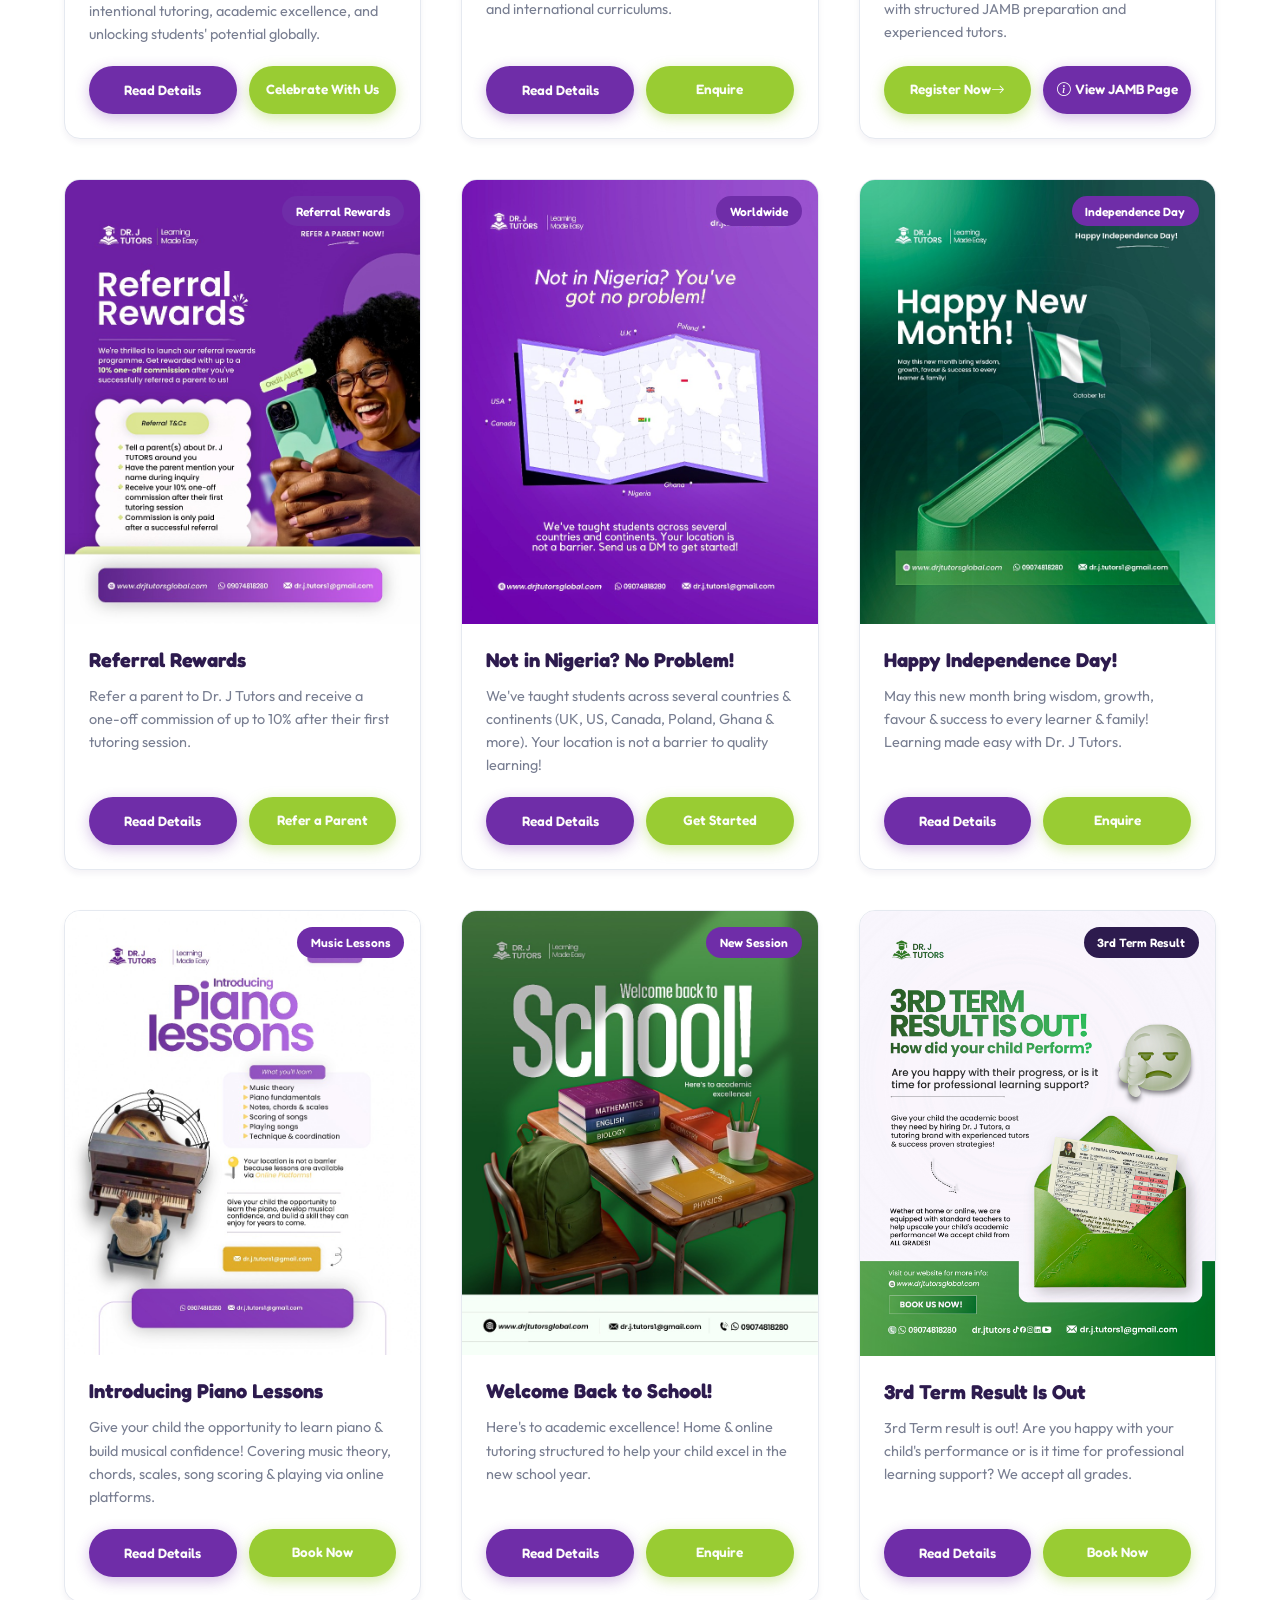
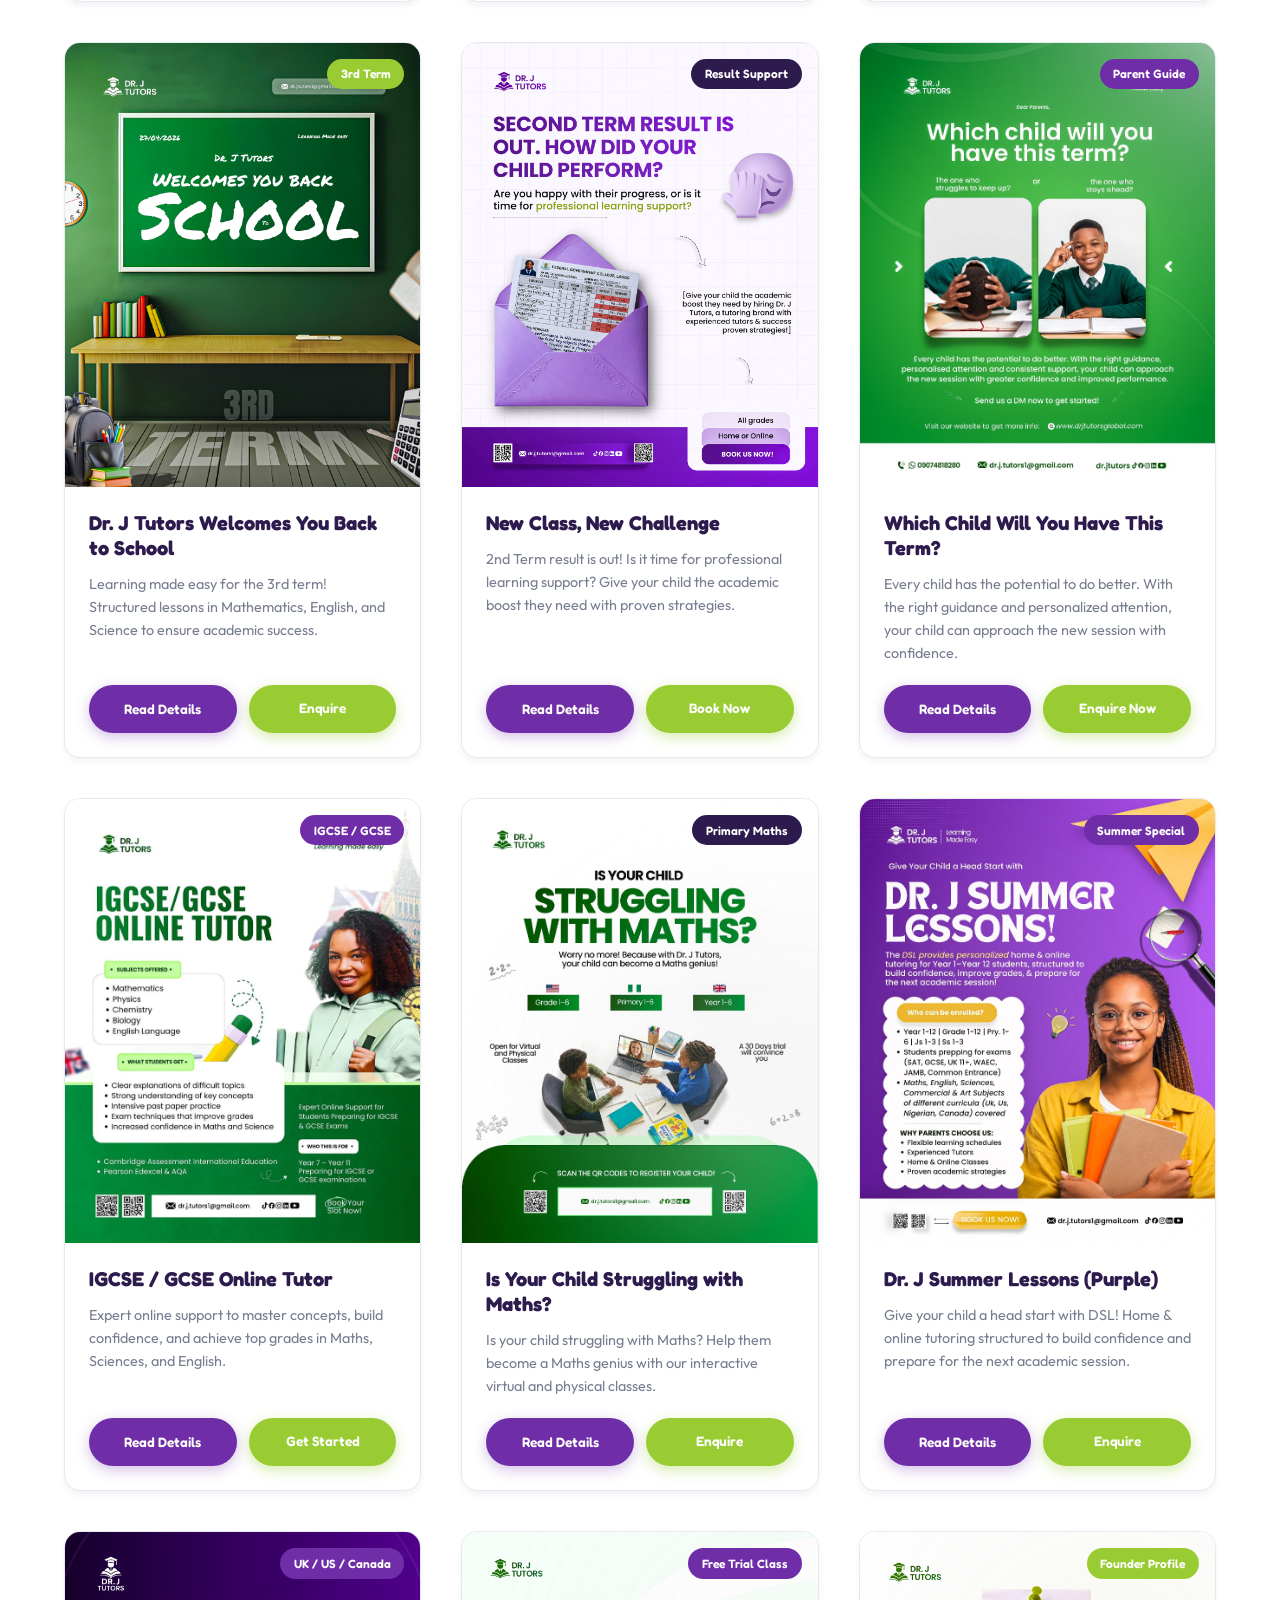
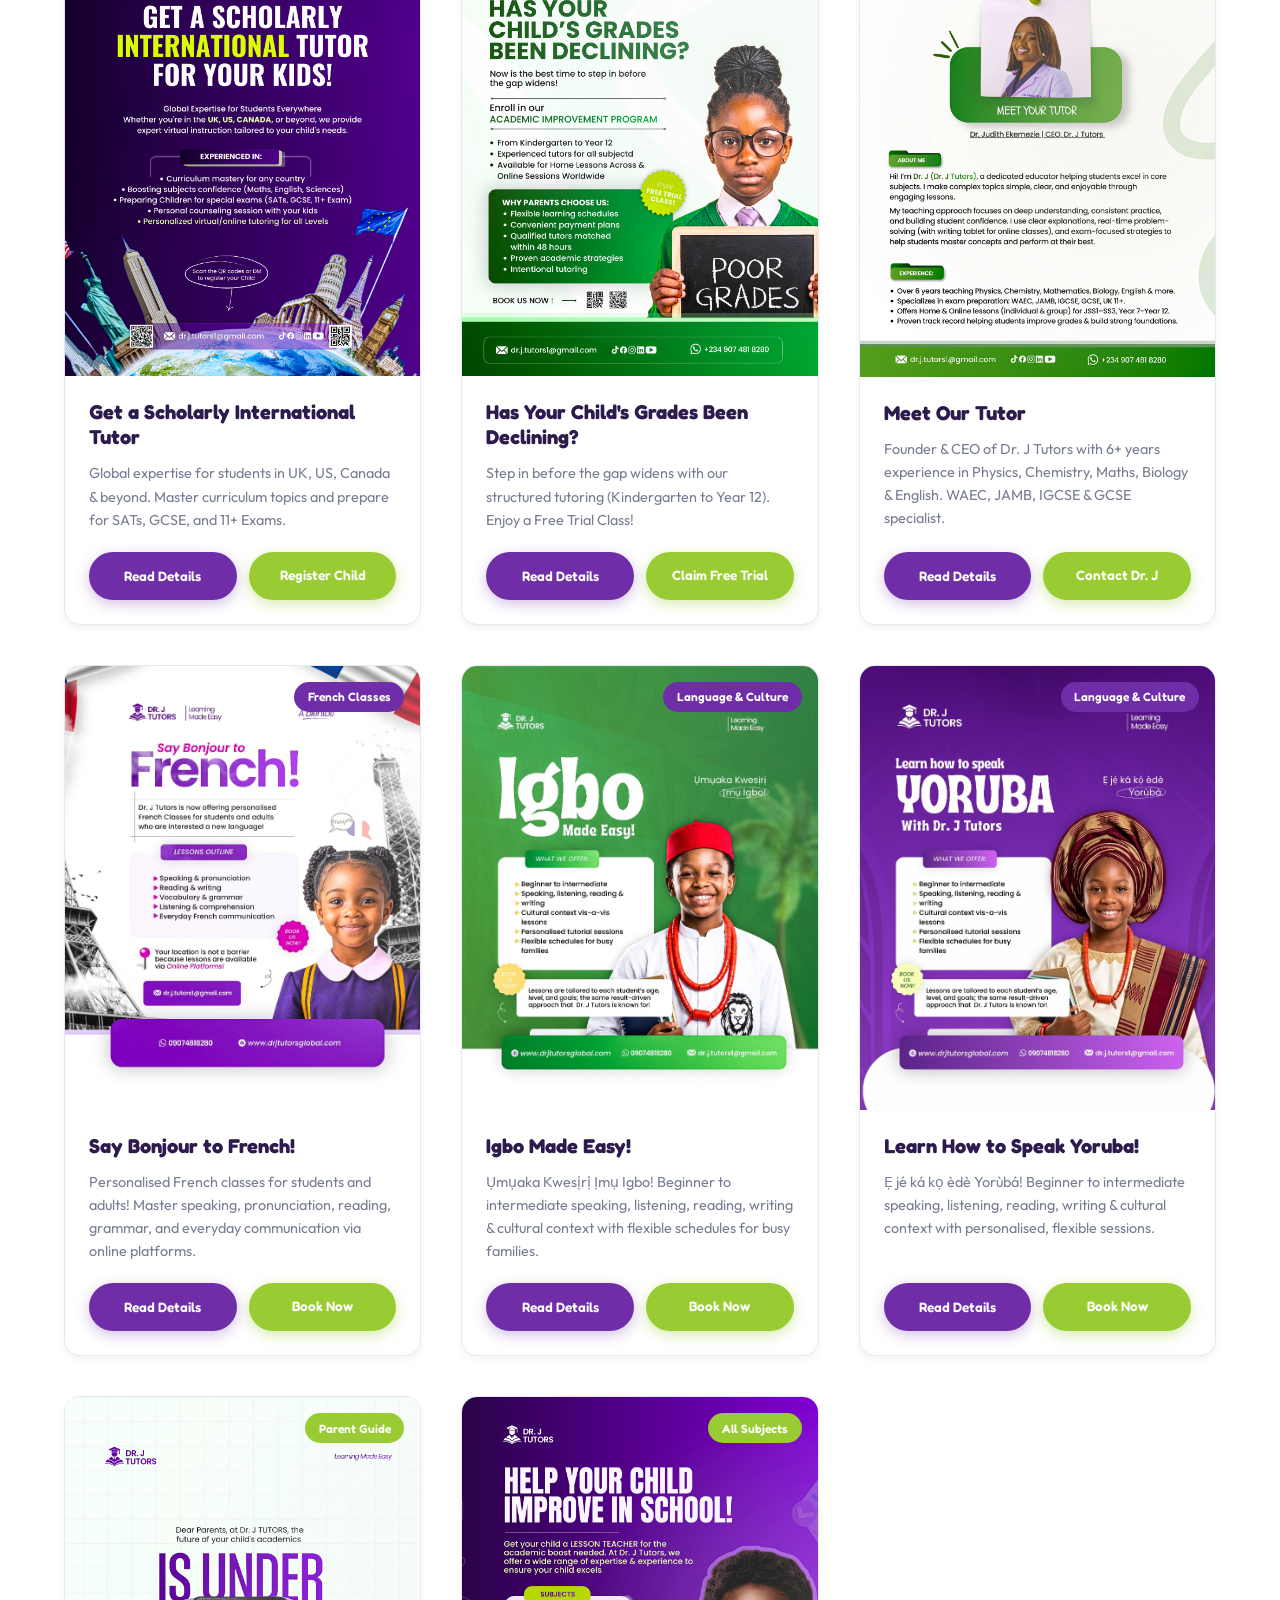
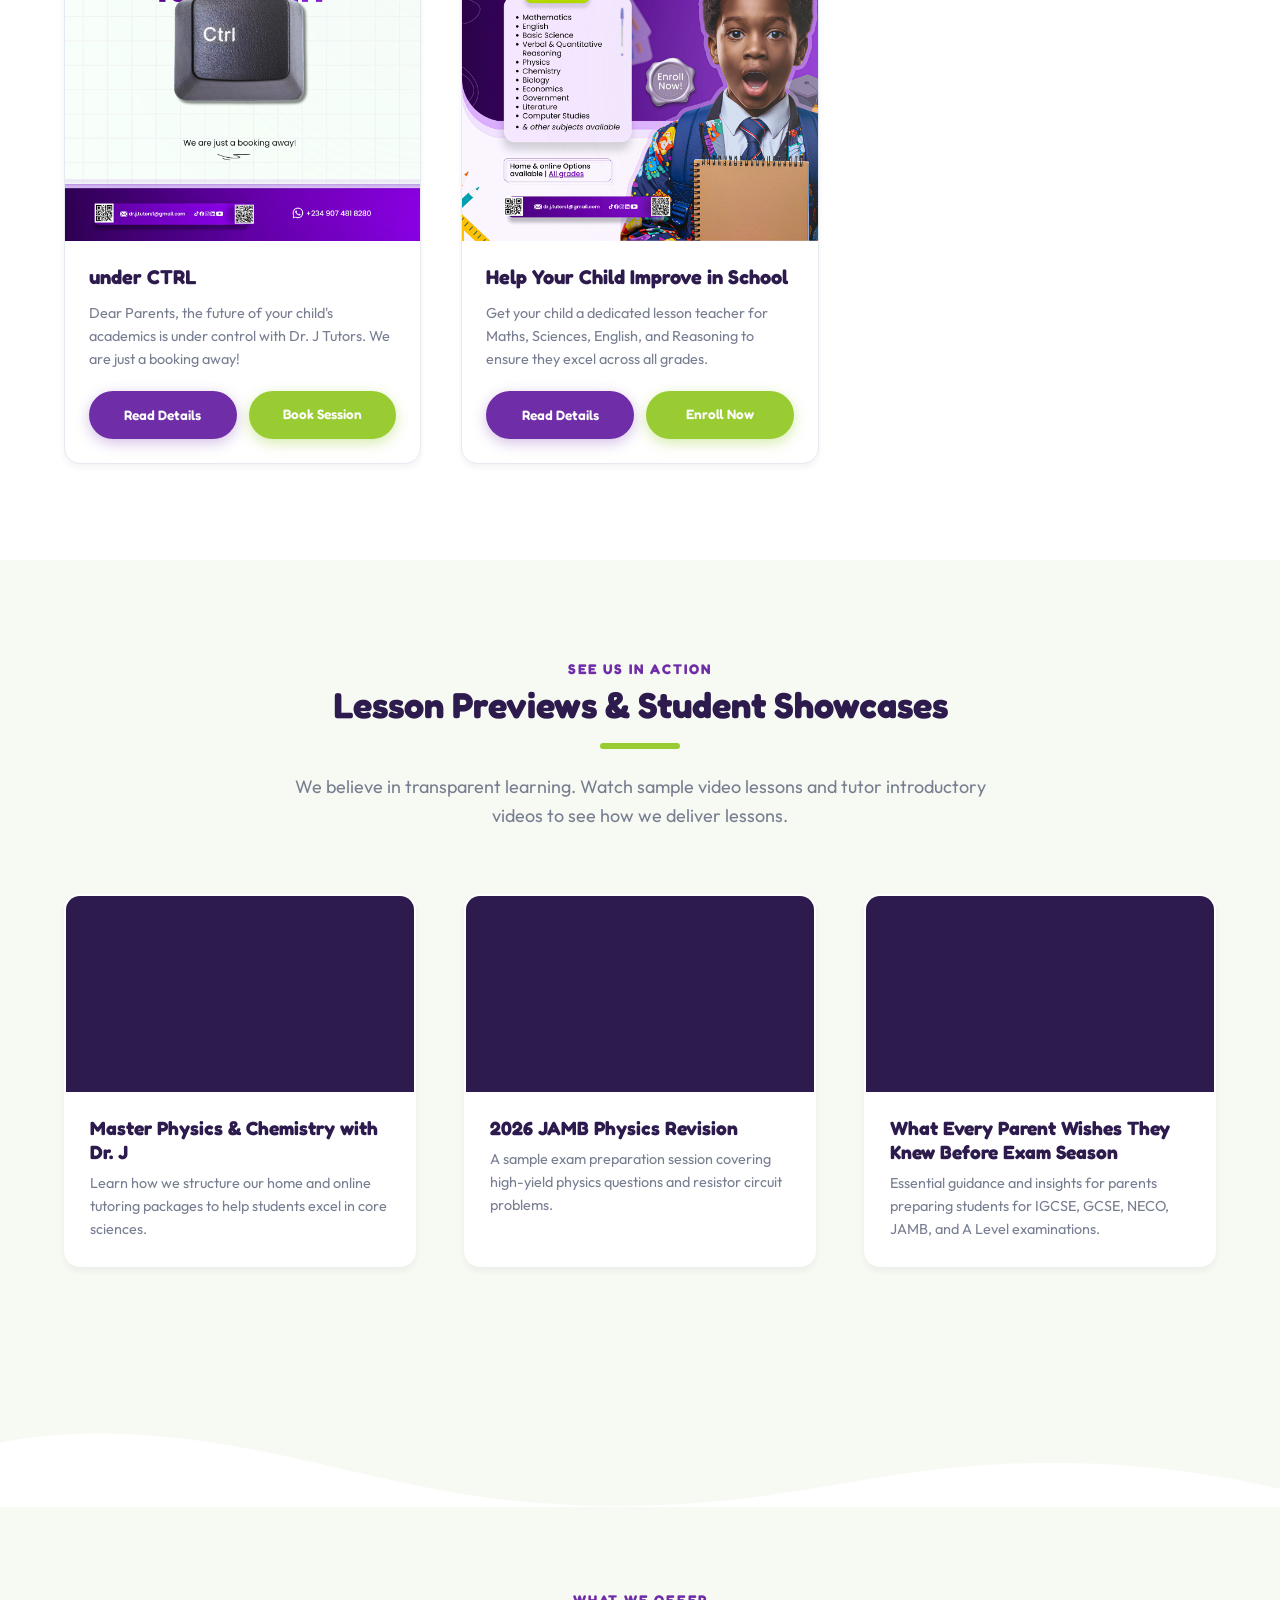
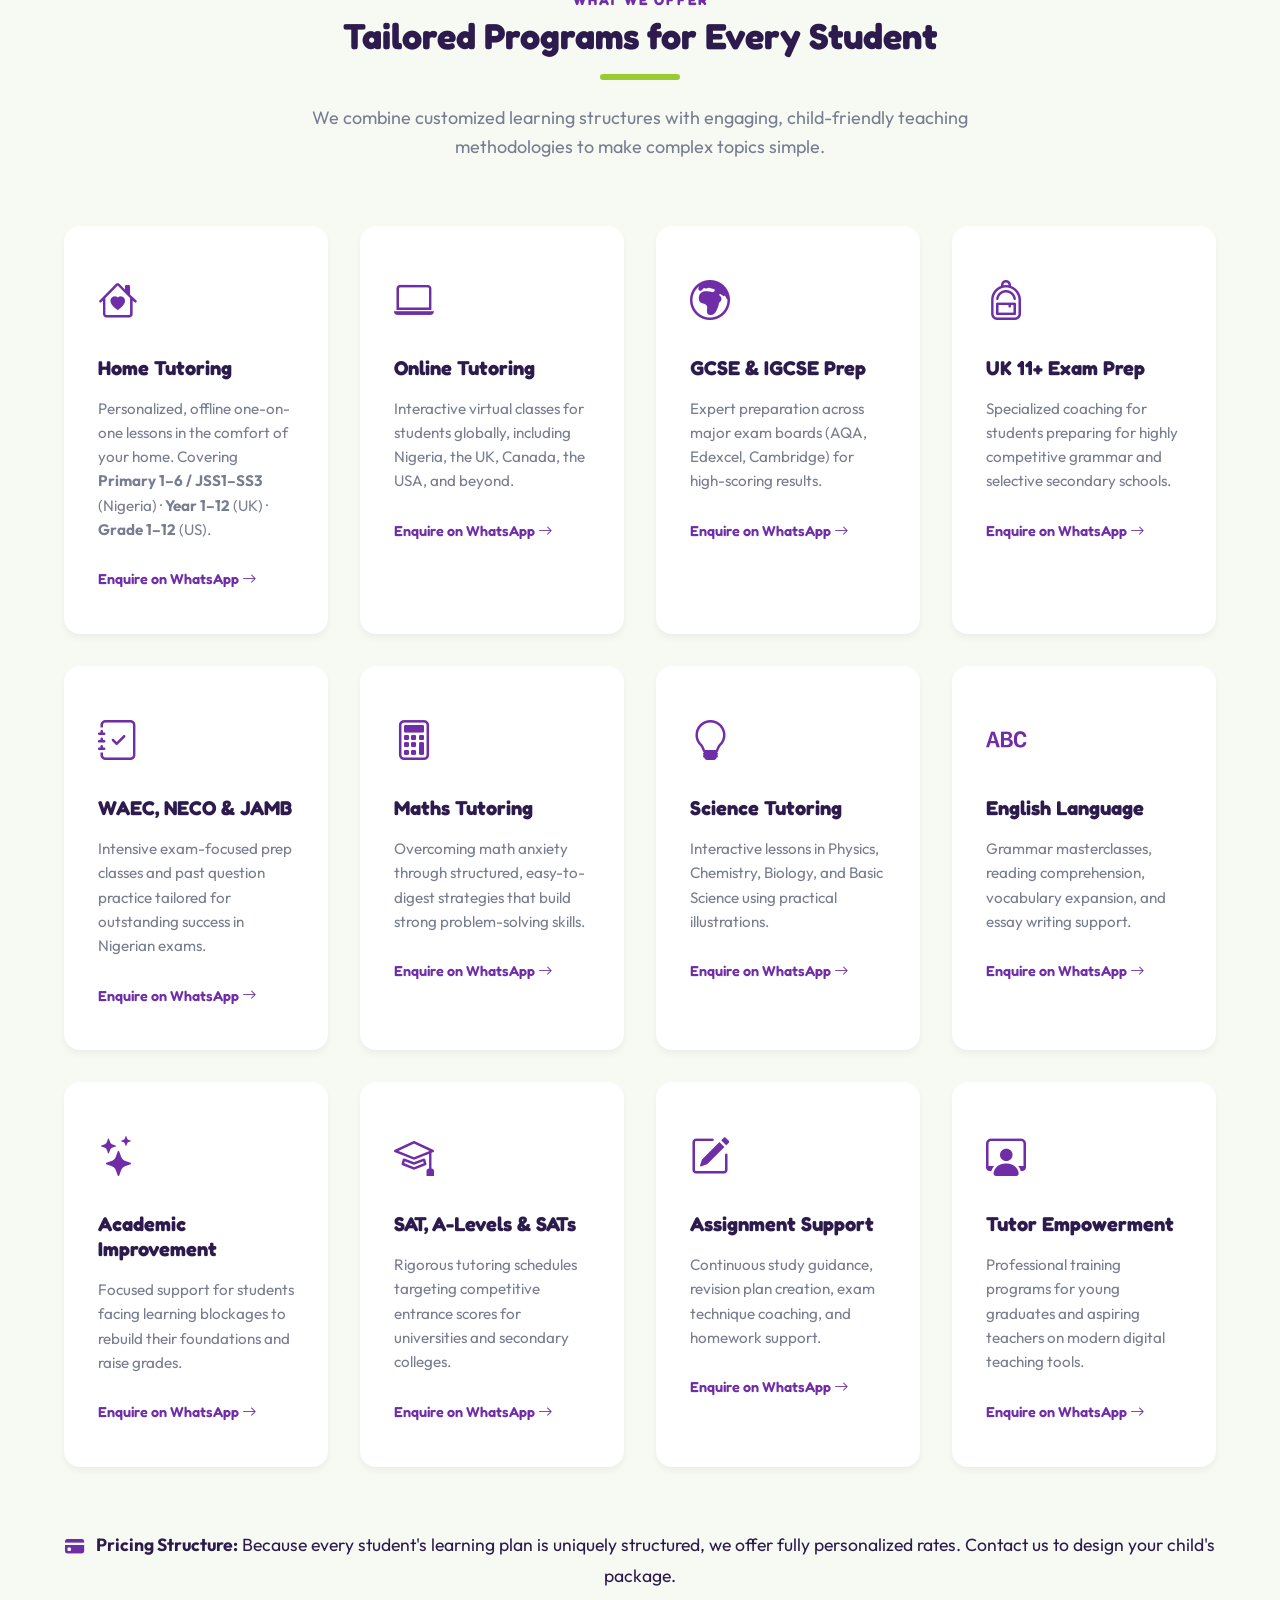
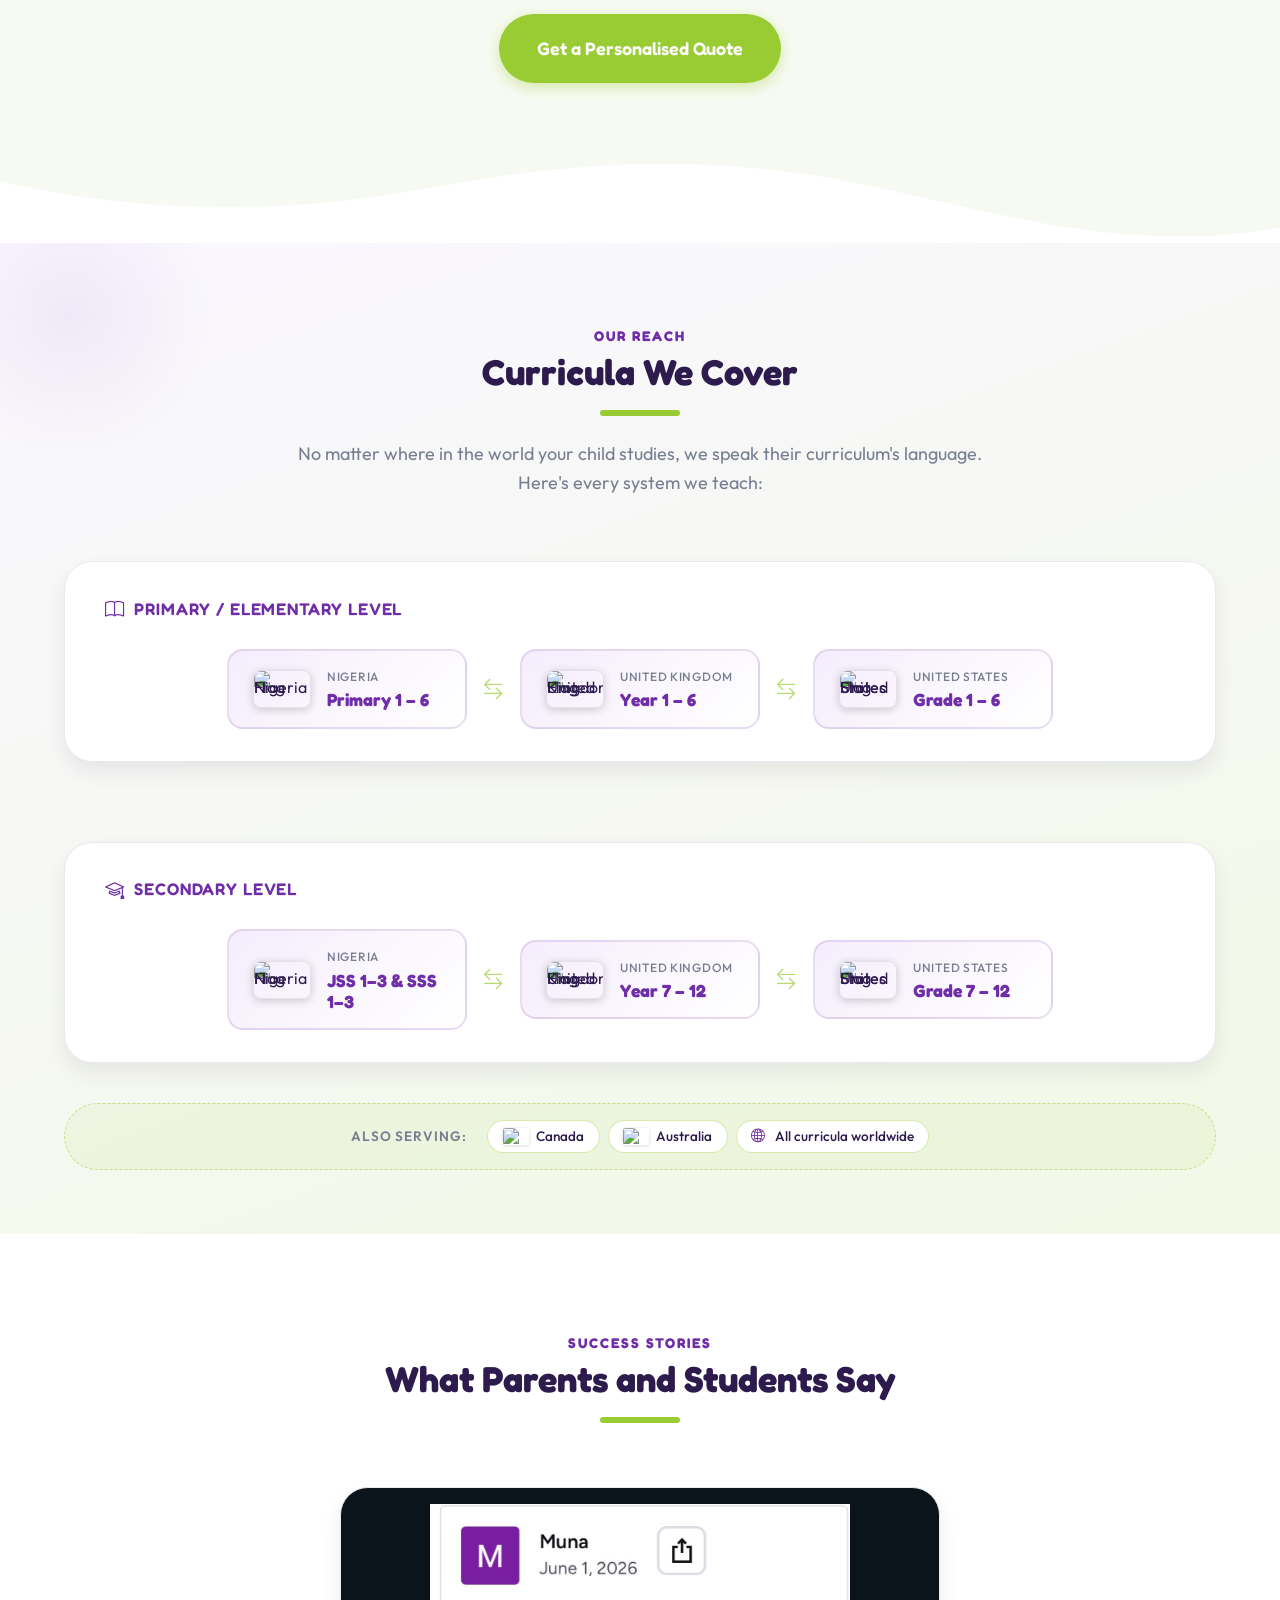
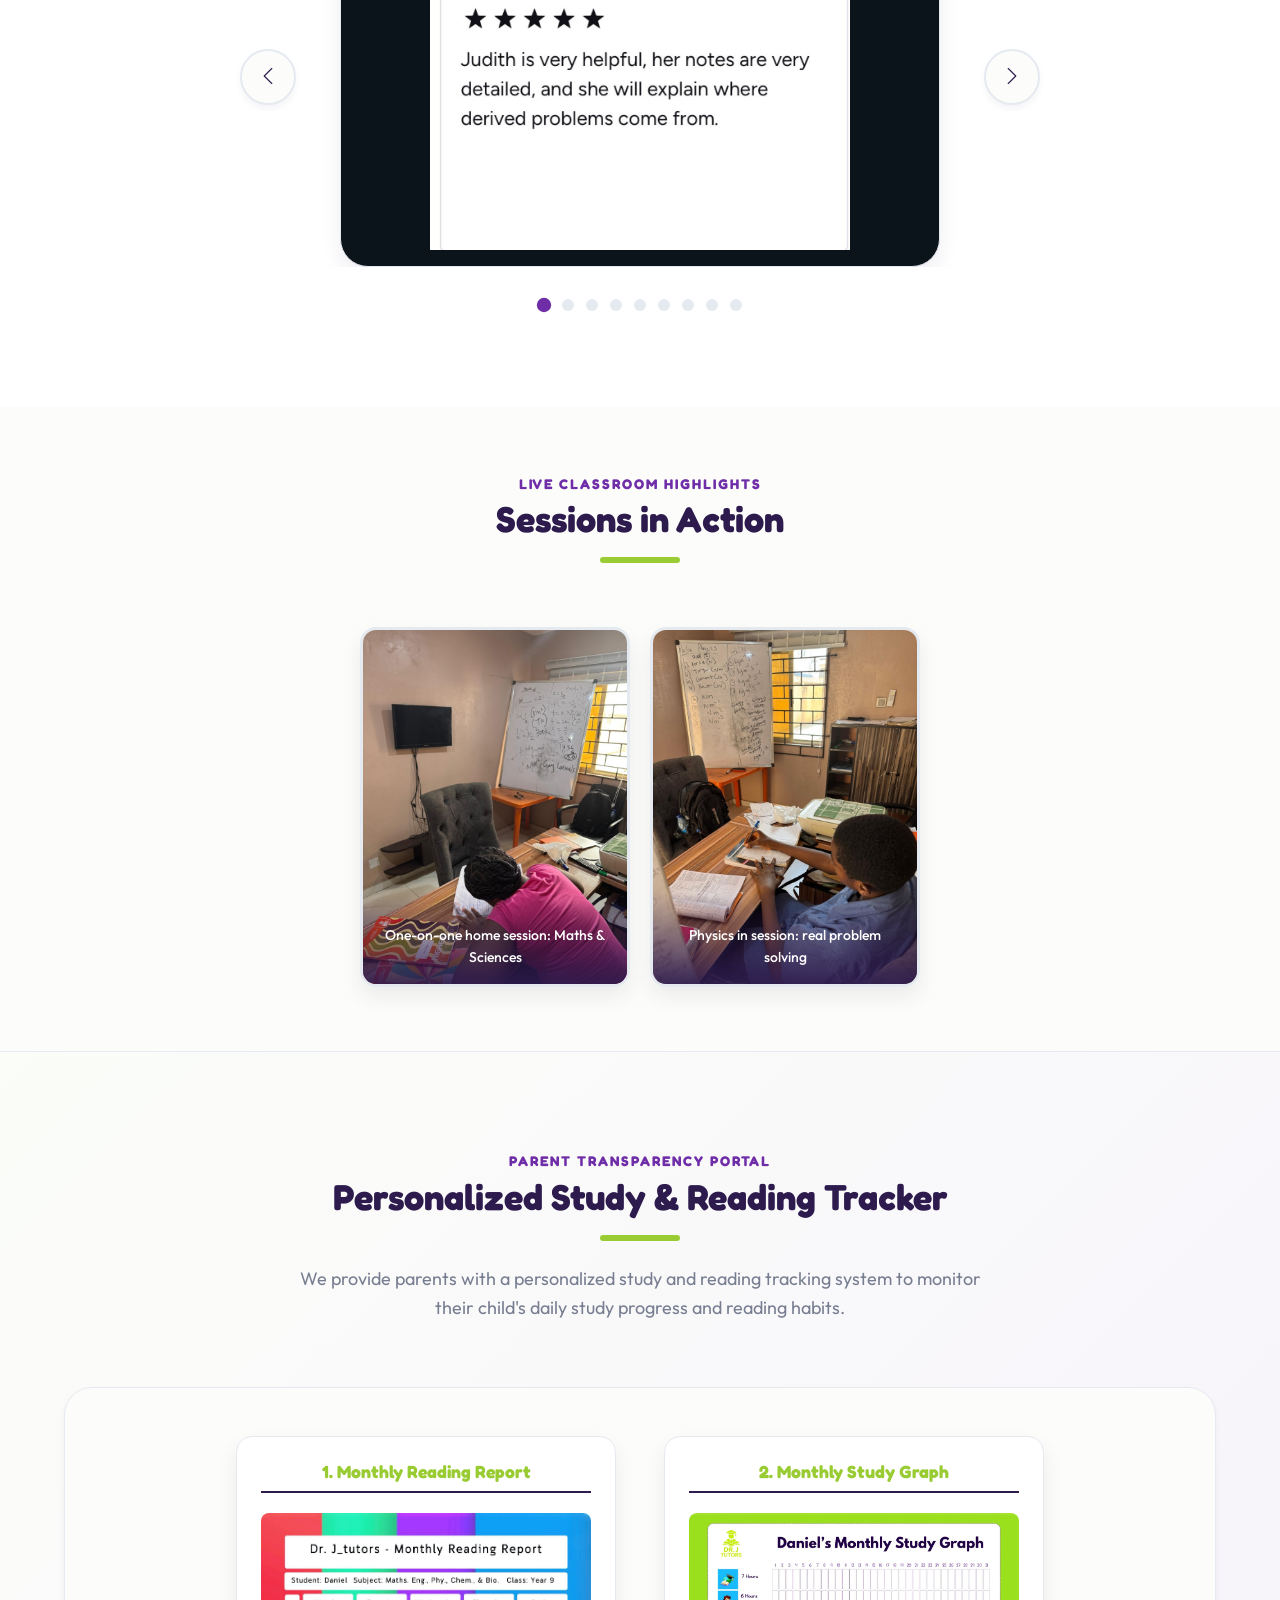
==== commit 06752d6a: "feat: add exam season video, referral & Yoruba flyers, scroll-to-top button, and tablet/mobile nav f" ====
--- a/index.html
+++ b/index.html
@@ -232,20 +232,21 @@
                         </div>
                     </div>
 
-                    <!-- Stat 4: Teachers Presently Available -->
+                    <!-- Stat 4: Nations Served -->
                     <div class="anniversary-stat-card">
                         <div class="stat-icon-wrap icon-blue">
-                            <i class="bi bi-person-video3"></i>
+                            <i class="bi bi-globe2"></i>
                         </div>
                         <div class="stat-number-wrap">
-                            <span class="stat-big-number" data-target="7"><span class="counter-num">7</span></span>
-                        </div>
-                        <h3 class="stat-card-title">Teachers Available</h3>
-                        <p class="stat-card-desc">Passionate, vetted subject educators ready to guide primary and secondary learners to academic victory.</p>
+                            <span class="stat-big-number" data-target="7"><span class="counter-num">7</span><span class="stat-plus">+</span></span>
+                        </div>
+                        <h3 class="stat-card-title">Nations and Counting</h3>
+                        <p class="stat-card-desc">Students taught across Nigeria, the UK, the US, Canada, Poland, Ghana, and beyond — with our global reach growing every day.</p>
                         <div class="stat-badge">
-                            <i class="bi bi-shield-check"></i> Vetted Specialists
-                        </div>
-                    </div>
+                            <i class="bi bi-globe-americas"></i> Global Reach
+                        </div>
+                    </div>
+
                 </div>
 
                 <!-- Celebratory Call to Action Card -->
@@ -433,7 +434,26 @@
                         </div>
                     </div>
 
-                    <!-- 4. Not in Nigeria? You've Got No Problem! -->
+                    <!-- 4. Referral Rewards -->
+                    <div class="flyer-card" data-category="general intl">
+                        <div class="flyer-img-container">
+                            <img src="./flyer-referral-rewards.jpg" alt="Referral Rewards Flyer - Dr. J Tutors" class="flyer-img">
+                            <span class="flyer-badge accent">Referral Rewards</span>
+                            <div class="flyer-hover-overlay">
+                                <button class="btn btn-primary open-flyer-modal" data-flyer="referral_rewards">Quick View</button>
+                            </div>
+                        </div>
+                        <div class="flyer-content">
+                            <h3>Referral Rewards</h3>
+                            <p class="flyer-details">Refer a parent to Dr. J Tutors and receive a one-off commission of up to 10% after their first tutoring session.</p>
+                            <div class="flyer-buttons-group">
+                                <button class="btn btn-secondary btn-sm open-flyer-modal" data-flyer="referral_rewards">Read Details</button>
+                                <a href="https://wa.me/2349074818280?text=Hi%20Dr.%20J%20Tutors%2C%20I%27d%20like%20to%20refer%20a%20parent%20and%20learn%20more%20about%20your%20referral%20rewards." class="btn btn-primary btn-sm" target="_blank" rel="noopener noreferrer">Refer a Parent</a>
+                            </div>
+                        </div>
+                    </div>
+
+                    <!-- 5. Not in Nigeria? You've Got No Problem! -->
                     <div class="flyer-card" data-category="general intl">
                         <div class="flyer-img-container">
                             <img src="./flyer-not-in-nigeria.jpg" alt="Not in Nigeria Online Tutoring Flyer - Dr. J Tutors" class="flyer-img">
@@ -713,6 +733,26 @@
                         </div>
                     </div>
 
+                    <!-- Say Bonjour to French! -->
+                    <div class="flyer-card" data-category="general intl">
+                        <div class="flyer-img-container">
+                            <img src="./flyer-french.jpg" alt="Say Bonjour to French Tutoring Flyer - Dr. J Tutors" class="flyer-img">
+                            <span class="flyer-badge accent">French Classes</span>
+                            <div class="flyer-hover-overlay">
+                                <button class="btn btn-primary open-flyer-modal" data-flyer="french">Quick View</button>
+                            </div>
+                        </div>
+                        <div class="flyer-content">
+                            <h3>Say Bonjour to French!</h3>
+                            <p class="flyer-details">Personalised French classes for students and adults! Master speaking, pronunciation, reading, grammar, and everyday communication via online platforms.</p>
+                            <div class="flyer-buttons-group">
+                                <button class="btn btn-secondary btn-sm open-flyer-modal" data-flyer="french">Read Details</button>
+                                <a href="https://wa.me/2349074818280?text=Hi%20Dr.%20J%20Tutors%2C%20I%27m%20interested%20in%20enrolling%20in%20your%20French%20language%20classes." 
+                                   class="btn btn-primary btn-sm" target="_blank" rel="noopener noreferrer">Book Now</a>
+                            </div>
+                        </div>
+                    </div>
+
                     <!-- Igbo Made Easy! -->
                     <div class="flyer-card" data-category="general intl">
                         <div class="flyer-img-container">
@@ -733,21 +773,21 @@
                         </div>
                     </div>
 
-                    <!-- Say Bonjour to French! -->
+                    <!-- Learn Yoruba with Dr. J Tutors! -->
                     <div class="flyer-card" data-category="general intl">
                         <div class="flyer-img-container">
-                            <img src="./flyer-french.jpg" alt="Say Bonjour to French Tutoring Flyer - Dr. J Tutors" class="flyer-img">
-                            <span class="flyer-badge accent">French Classes</span>
-                            <div class="flyer-hover-overlay">
-                                <button class="btn btn-primary open-flyer-modal" data-flyer="french">Quick View</button>
-                            </div>
-                        </div>
-                        <div class="flyer-content">
-                            <h3>Say Bonjour to French!</h3>
-                            <p class="flyer-details">Personalised French classes for students and adults! Master speaking, pronunciation, reading, grammar, and everyday communication via online platforms.</p>
-                            <div class="flyer-buttons-group">
-                                <button class="btn btn-secondary btn-sm open-flyer-modal" data-flyer="french">Read Details</button>
-                                <a href="https://wa.me/2349074818280?text=Hi%20Dr.%20J%20Tutors%2C%20I%27m%20interested%20in%20enrolling%20in%20your%20French%20language%20classes." 
+                            <img src="./flyer-yoruba.jpg" alt="Learn Yoruba Language Classes Flyer - Dr. J Tutors" class="flyer-img">
+                            <span class="flyer-badge accent">Language &amp; Culture</span>
+                            <div class="flyer-hover-overlay">
+                                <button class="btn btn-primary open-flyer-modal" data-flyer="yoruba">Quick View</button>
+                            </div>
+                        </div>
+                        <div class="flyer-content">
+                            <h3>Learn How to Speak Yoruba!</h3>
+                            <p class="flyer-details">Ẹ jé ká kọ èdè Yorùbá! Beginner to intermediate speaking, listening, reading, writing &amp; cultural context with personalised, flexible sessions.</p>
+                            <div class="flyer-buttons-group">
+                                <button class="btn btn-secondary btn-sm open-flyer-modal" data-flyer="yoruba">Read Details</button>
+                                <a href="https://wa.me/2349074818280?text=Hi%20Dr.%20J%20Tutors%2C%20I%27m%20interested%20in%20enrolling%20for%20the%20Yoruba%20language%20classes%20for%20my%20child." 
                                    class="btn btn-primary btn-sm" target="_blank" rel="noopener noreferrer">Book Now</a>
                             </div>
                         </div>
@@ -826,6 +866,17 @@
                         <div class="video-info">
                             <h3>2026 JAMB Physics Revision</h3>
                             <p>A sample exam preparation session covering high-yield physics questions and resistor circuit problems.</p>
+                        </div>
+                    </div>
+
+                    <!-- Video Card 3 -->
+                    <div class="video-card">
+                        <div class="video-embed-container">
+                            <iframe src="https://www.youtube.com/embed/qAAoy0iKtTA" title="What Every Parent Wishes They Knew Before Every Exam Season" allow="accelerometer; autoplay; clipboard-write; encrypted-media; gyroscope; picture-in-picture" allowfullscreen></iframe>
+                        </div>
+                        <div class="video-info">
+                            <h3>What Every Parent Wishes They Knew Before Exam Season</h3>
+                            <p>Essential guidance and insights for parents preparing students for IGCSE, GCSE, NECO, JAMB, and A Level examinations.</p>
                         </div>
                     </div>
                 </div>
@@ -1455,6 +1506,10 @@
         </div>
     </div>
 
+    <button class="scroll-to-top" id="scrollToTop" type="button" aria-label="Scroll to top" hidden>
+        <i class="bi bi-arrow-up" aria-hidden="true"></i>
+    </button>
+
     <!-- Sticky WhatsApp Button -->
     <a href="https://wa.me/2349074818280?text=Hi%20Dr.%20J%20Tutors%2C%20I%20found%20your%20website%20and%20I%27m%20interested%20in%20your%20tutoring%20services.%20I%20would%20like%20to%20make%20enquiries%20about%20lessons%20for%20myself%2Fmy%20child.%20Please%20share%20more%20information.%20Thank%20you." 
        class="sticky-whatsapp-badge" 
@@ -1466,6 +1521,6 @@
     </a>
 
     <!-- External Script -->
-    <script src="script.js" defer></script>
+    <script src="script.js?v=3" defer></script>
 </body>
 </html>
--- a/style.css
+++ b/style.css
@@ -1867,6 +1867,41 @@
     margin-left: 1px;
 }
 
+/* Scroll to Top Button */
+.scroll-to-top {
+    position: fixed;
+    bottom: 6.5rem;
+    right: 2rem;
+    z-index: 998;
+    width: 3rem;
+    height: 3rem;
+    display: inline-flex;
+    align-items: center;
+    justify-content: center;
+    border: 0;
+    border-radius: var(--radius-full);
+    background-color: var(--secondary);
+    color: #ffffff;
+    box-shadow: var(--shadow-md);
+    font-size: 1.25rem;
+    cursor: pointer;
+    transition: background-color var(--transition-fast), transform var(--transition-fast);
+}
+
+.scroll-to-top:hover {
+    background-color: var(--secondary-hover);
+    transform: translateY(-3px);
+}
+
+.scroll-to-top:focus-visible {
+    outline: 3px solid var(--primary);
+    outline-offset: 3px;
+}
+
+.scroll-to-top[hidden] {
+    display: none;
+}
+
 /* Sticky WhatsApp Widget */
 .sticky-whatsapp-badge {
     position: fixed;
@@ -1969,8 +2004,22 @@
     }
 }
 
-/* Mobile Nav Toggle states: max-width 768px */
-@media (max-width: 768px) {
+/* Nav overlay for click-outside-to-close on tablet & mobile */
+.nav-overlay {
+    display: none;
+    position: fixed;
+    inset: 0;
+    background-color: rgba(45, 27, 78, 0.35);
+    z-index: 990;
+    backdrop-filter: blur(2px);
+}
+
+.nav-overlay.active {
+    display: block;
+}
+
+/* Mobile & Tablet Nav Toggle states: max-width 1024px */
+@media (max-width: 1024px) {
     .site-header {
         padding: 0.6rem 0;
     }
@@ -2018,7 +2067,7 @@
         position: fixed;
         top: 0;
         right: -100%;
-        width: 280px;
+        width: 300px;
         height: 100vh;
         background-color: var(--neutral-light);
         box-shadow: var(--shadow-lg);
@@ -2026,6 +2075,7 @@
         display: flex;
         flex-direction: column;
         z-index: 1050;
+        transition: right var(--transition-normal);
     }
     
     .nav-menu.open {
@@ -2059,7 +2109,7 @@
         width: 100%;
     }
 
-    /* Adjust section titles on mobile */
+    /* Adjust section titles on tablet/mobile */
     .section-title-wrapper {
         margin-bottom: 2.5rem;
     }
@@ -2098,6 +2148,11 @@
         bottom: 1.5rem;
         right: 1.5rem;
         padding: 0.8rem 1rem;
+    }
+
+    .scroll-to-top {
+        bottom: 5.5rem;
+        right: 1.5rem;
     }
     
     .whatsapp-badge-text {
@@ -2991,4 +3046,3 @@
 
 
 
-
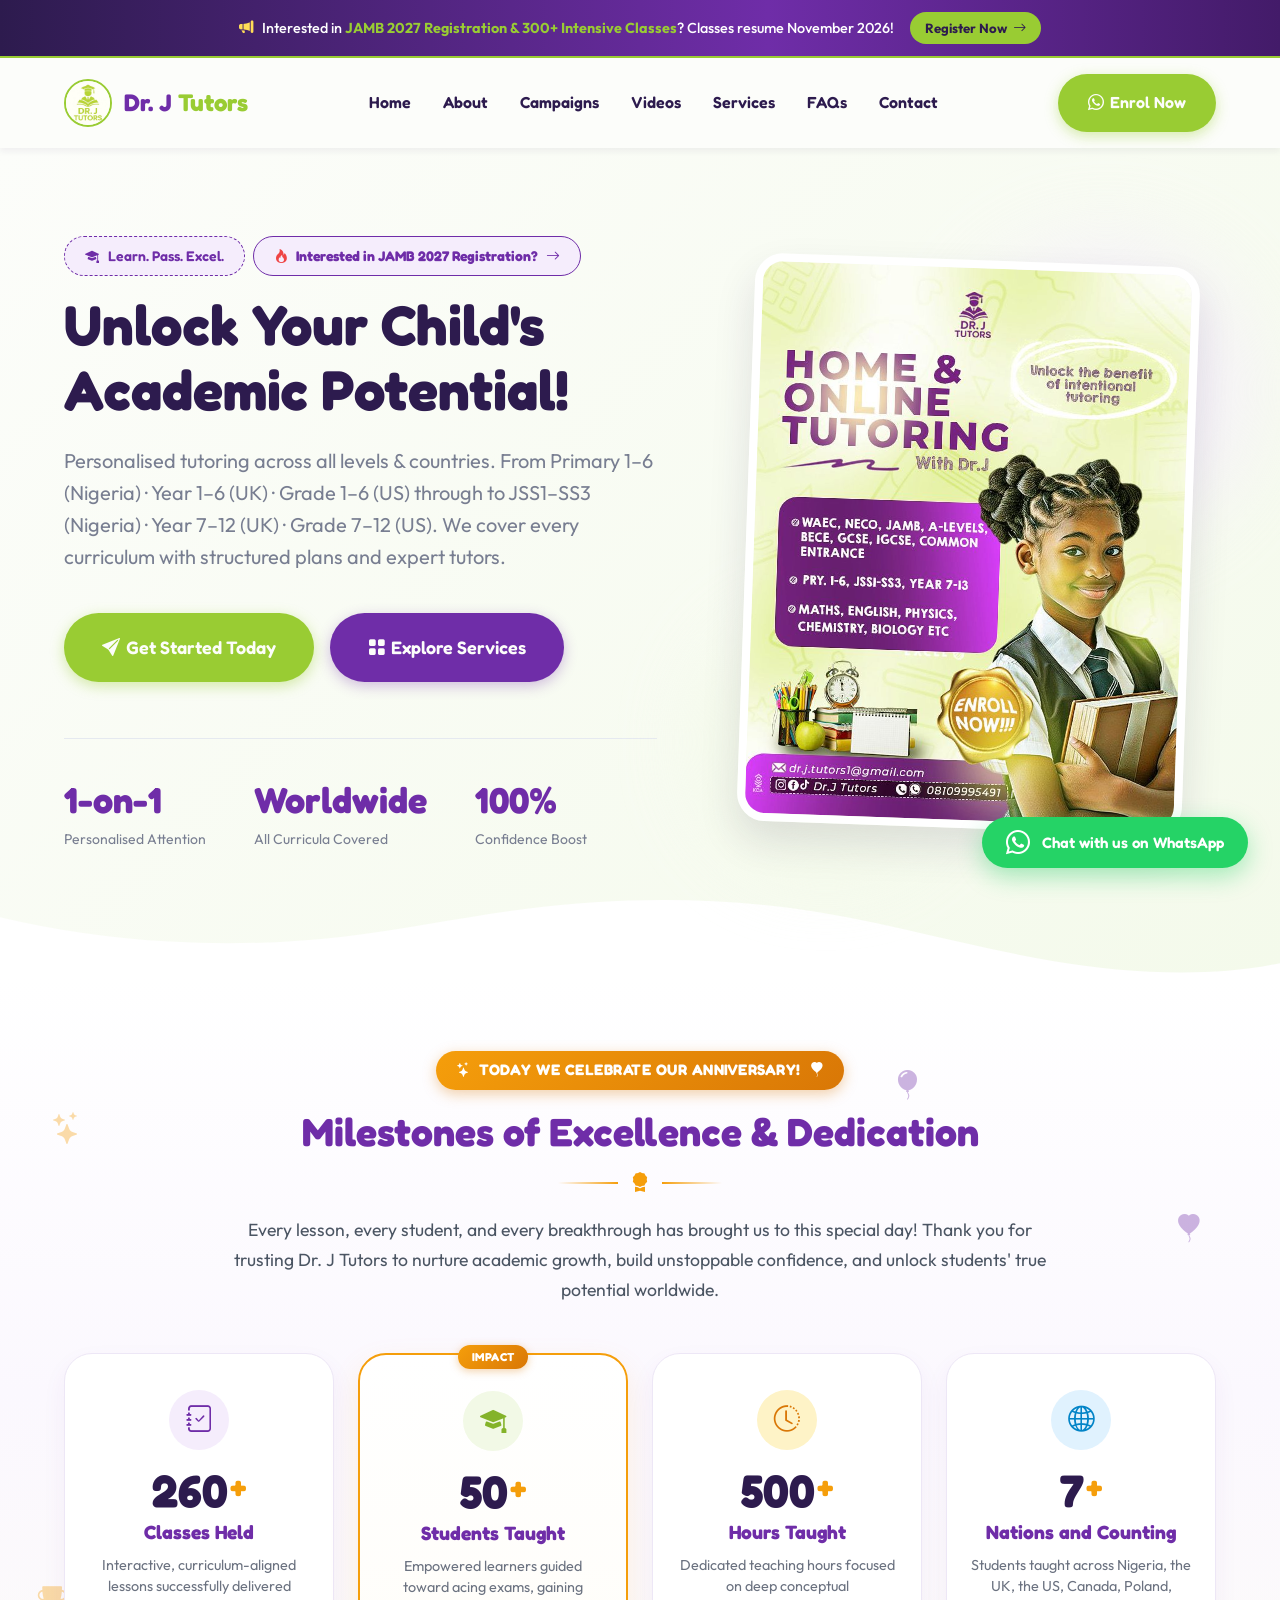
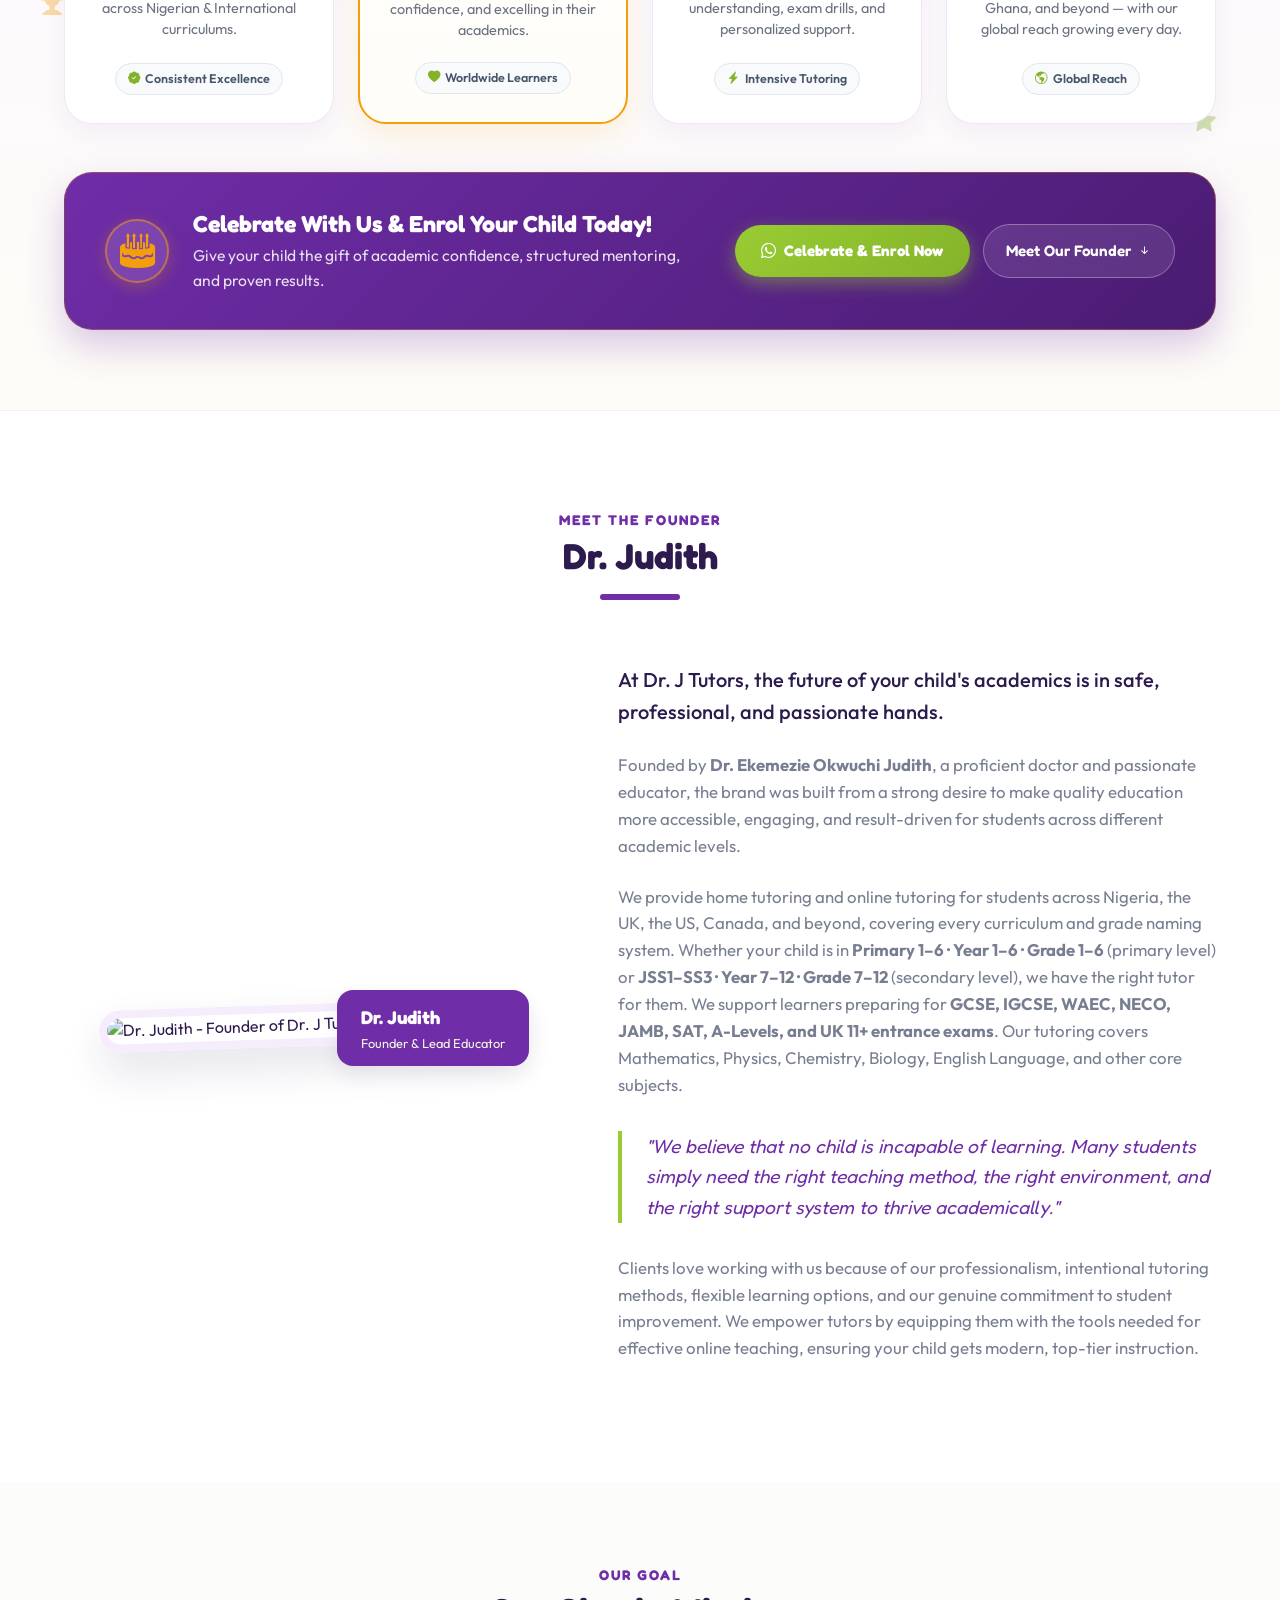
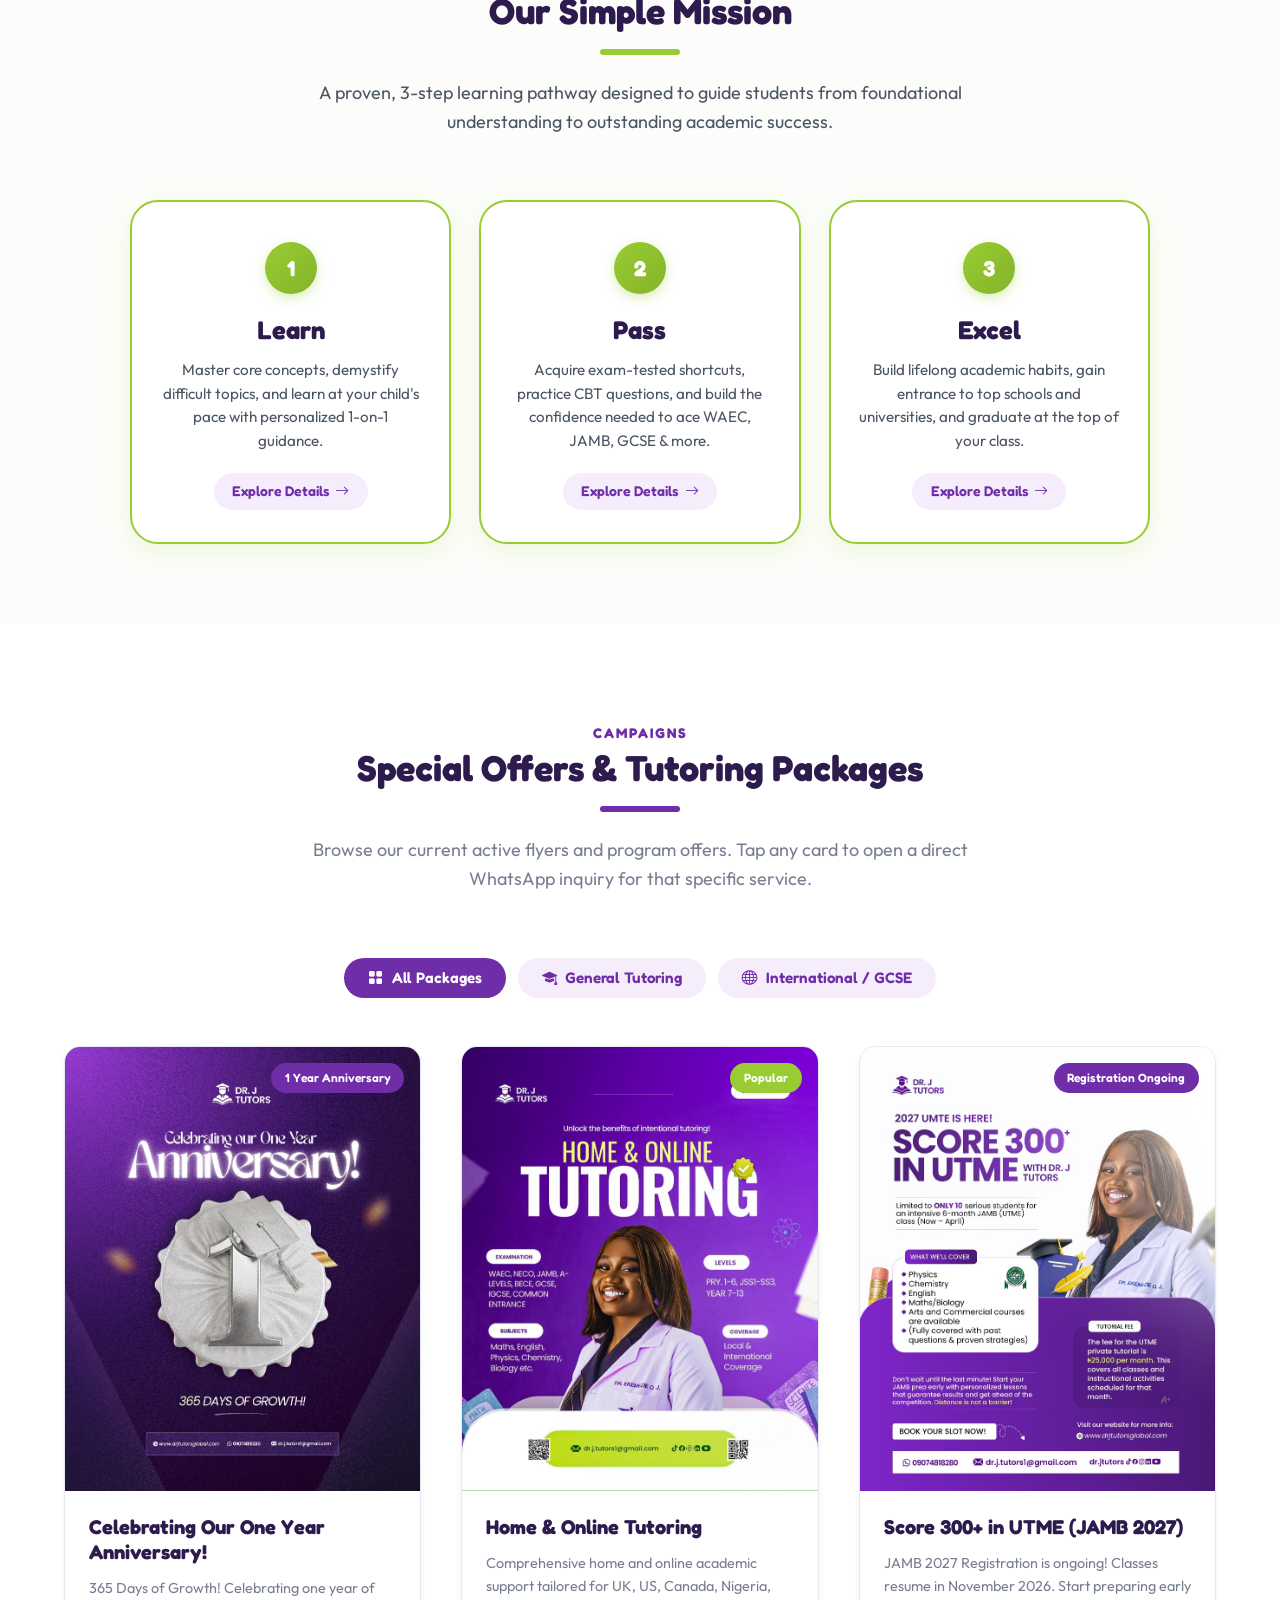
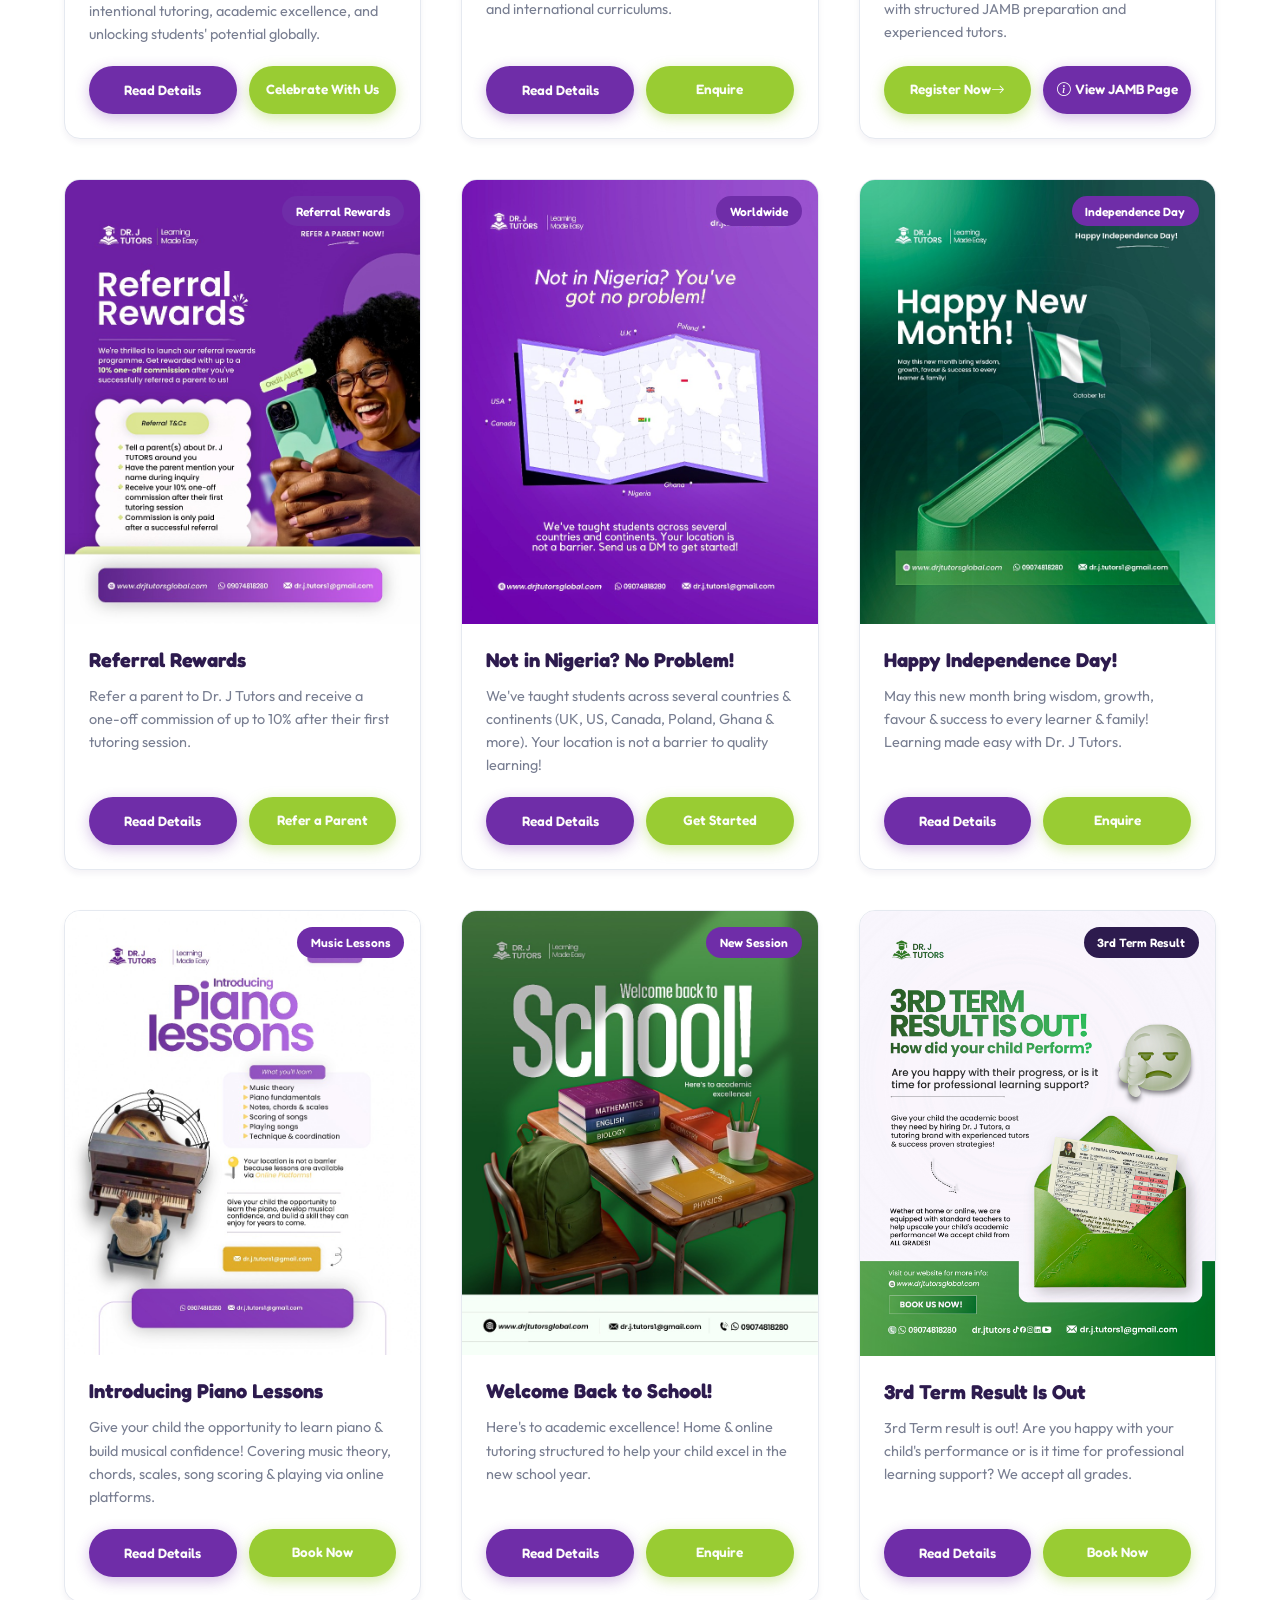
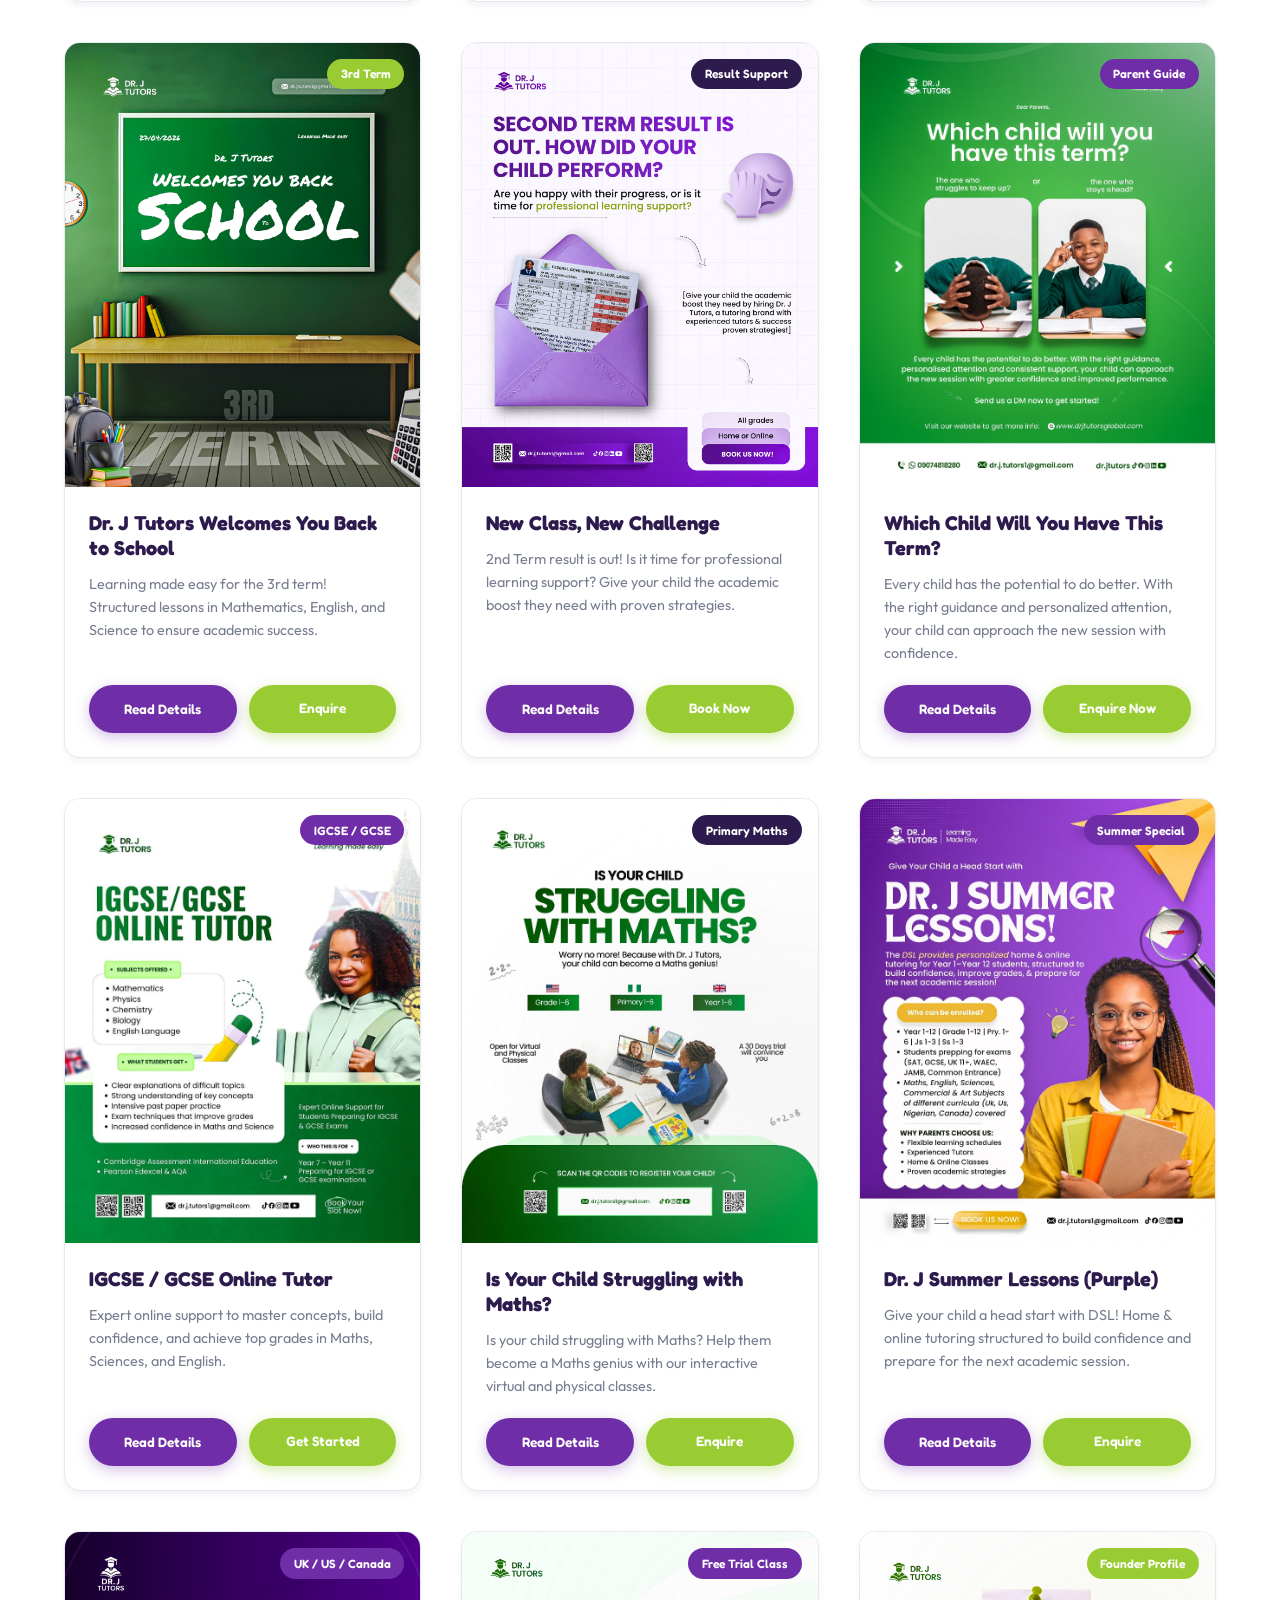
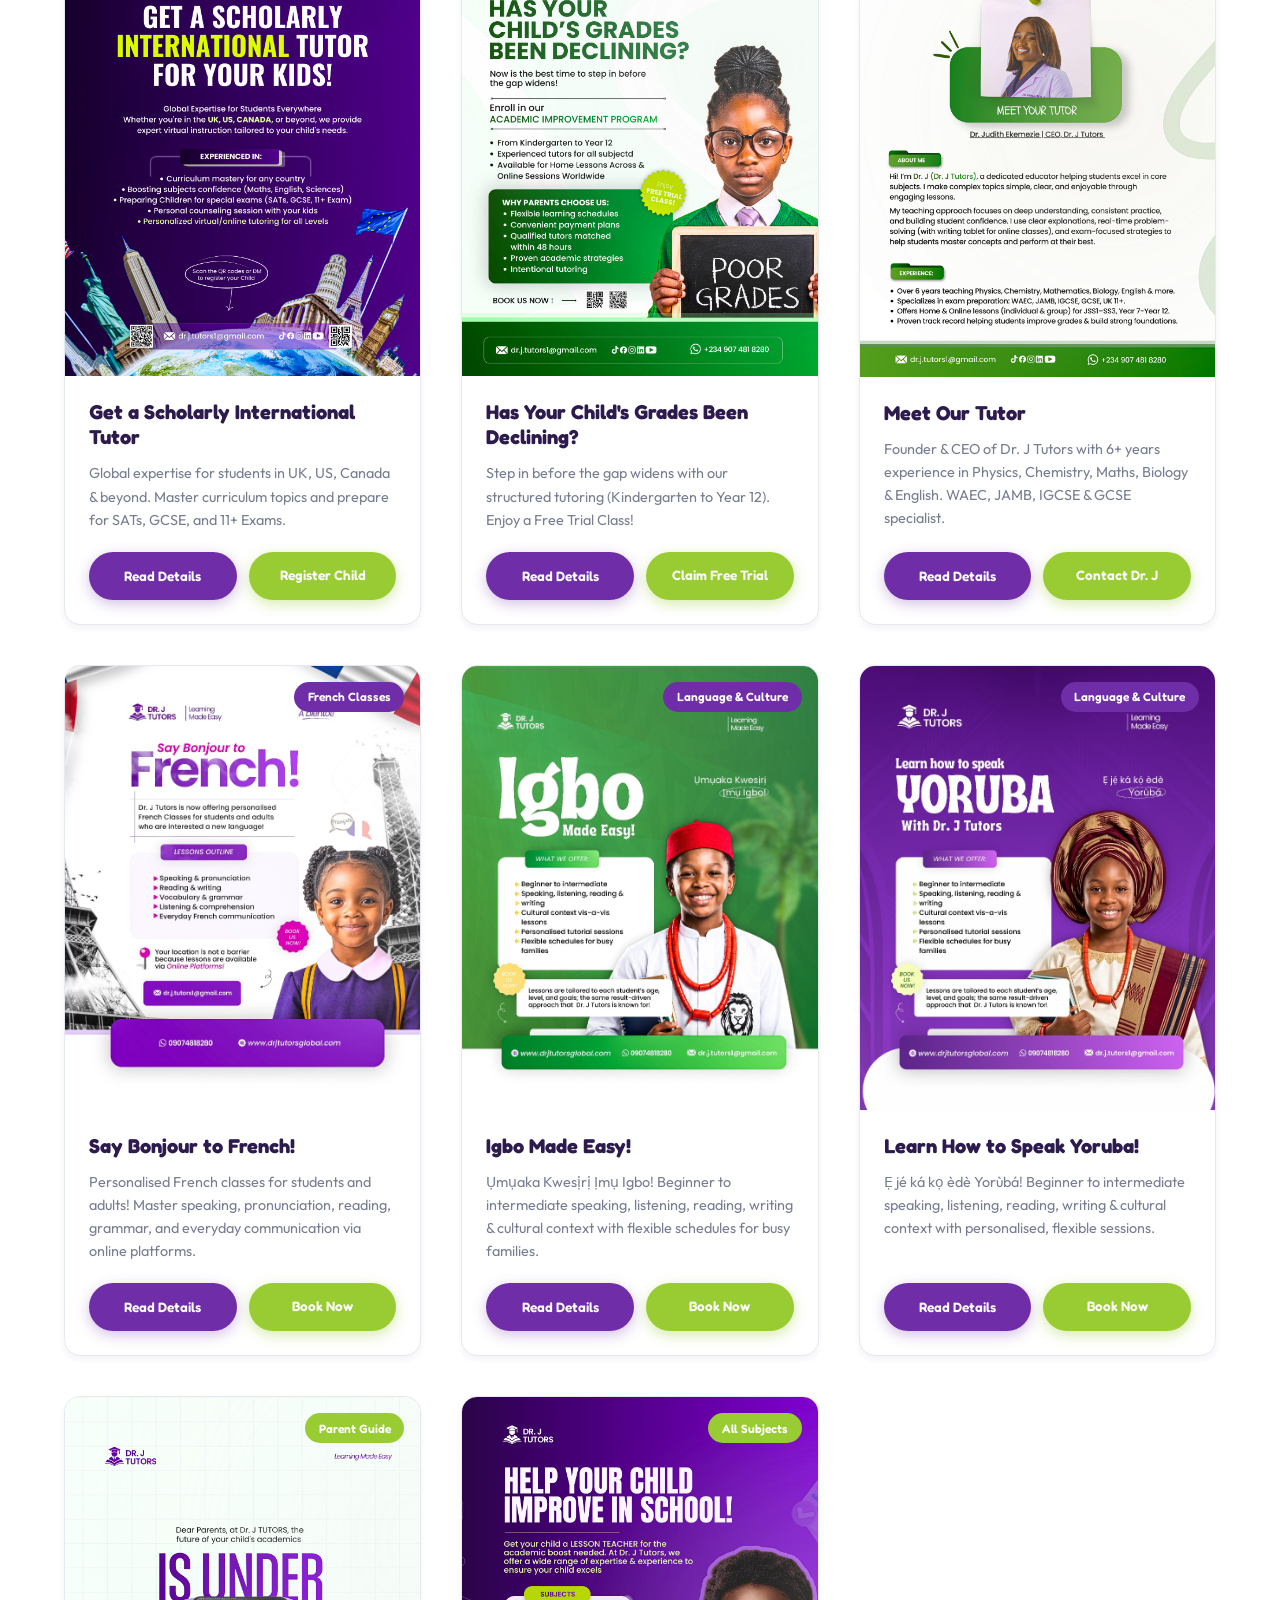
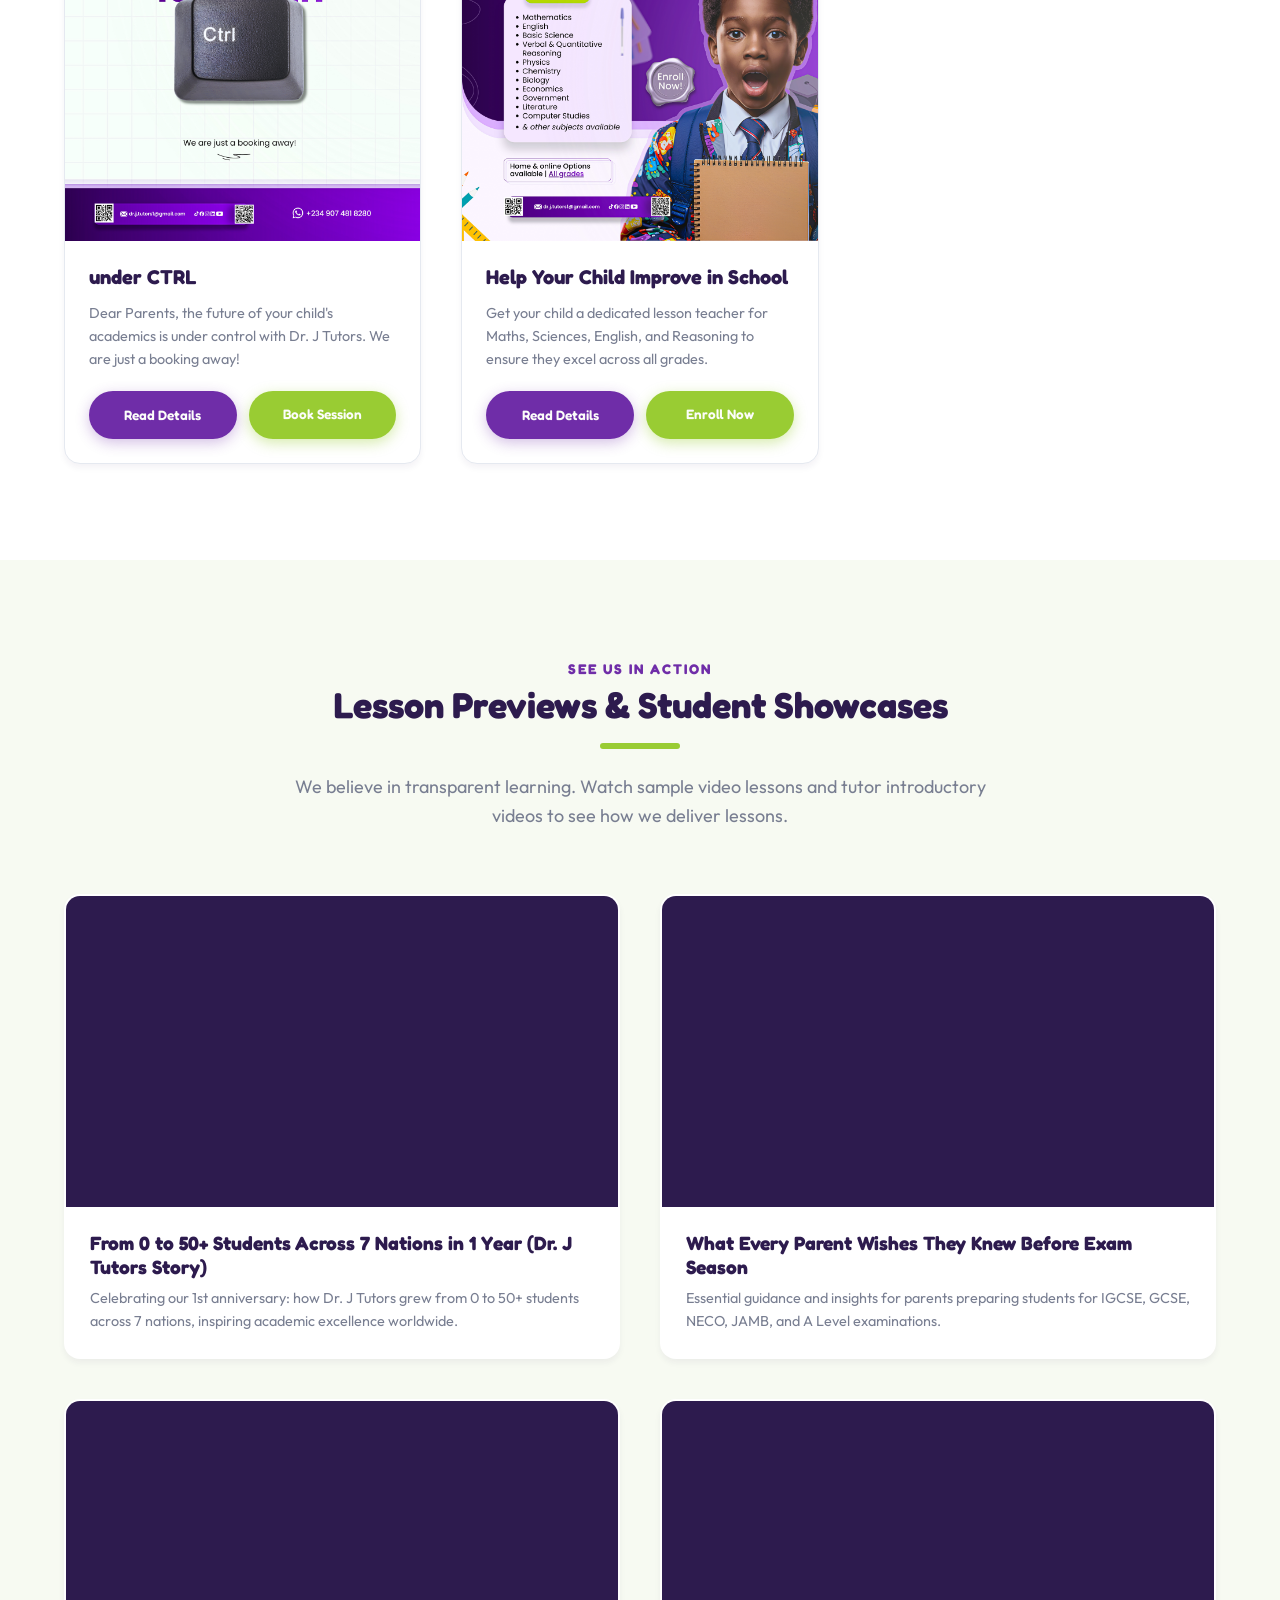
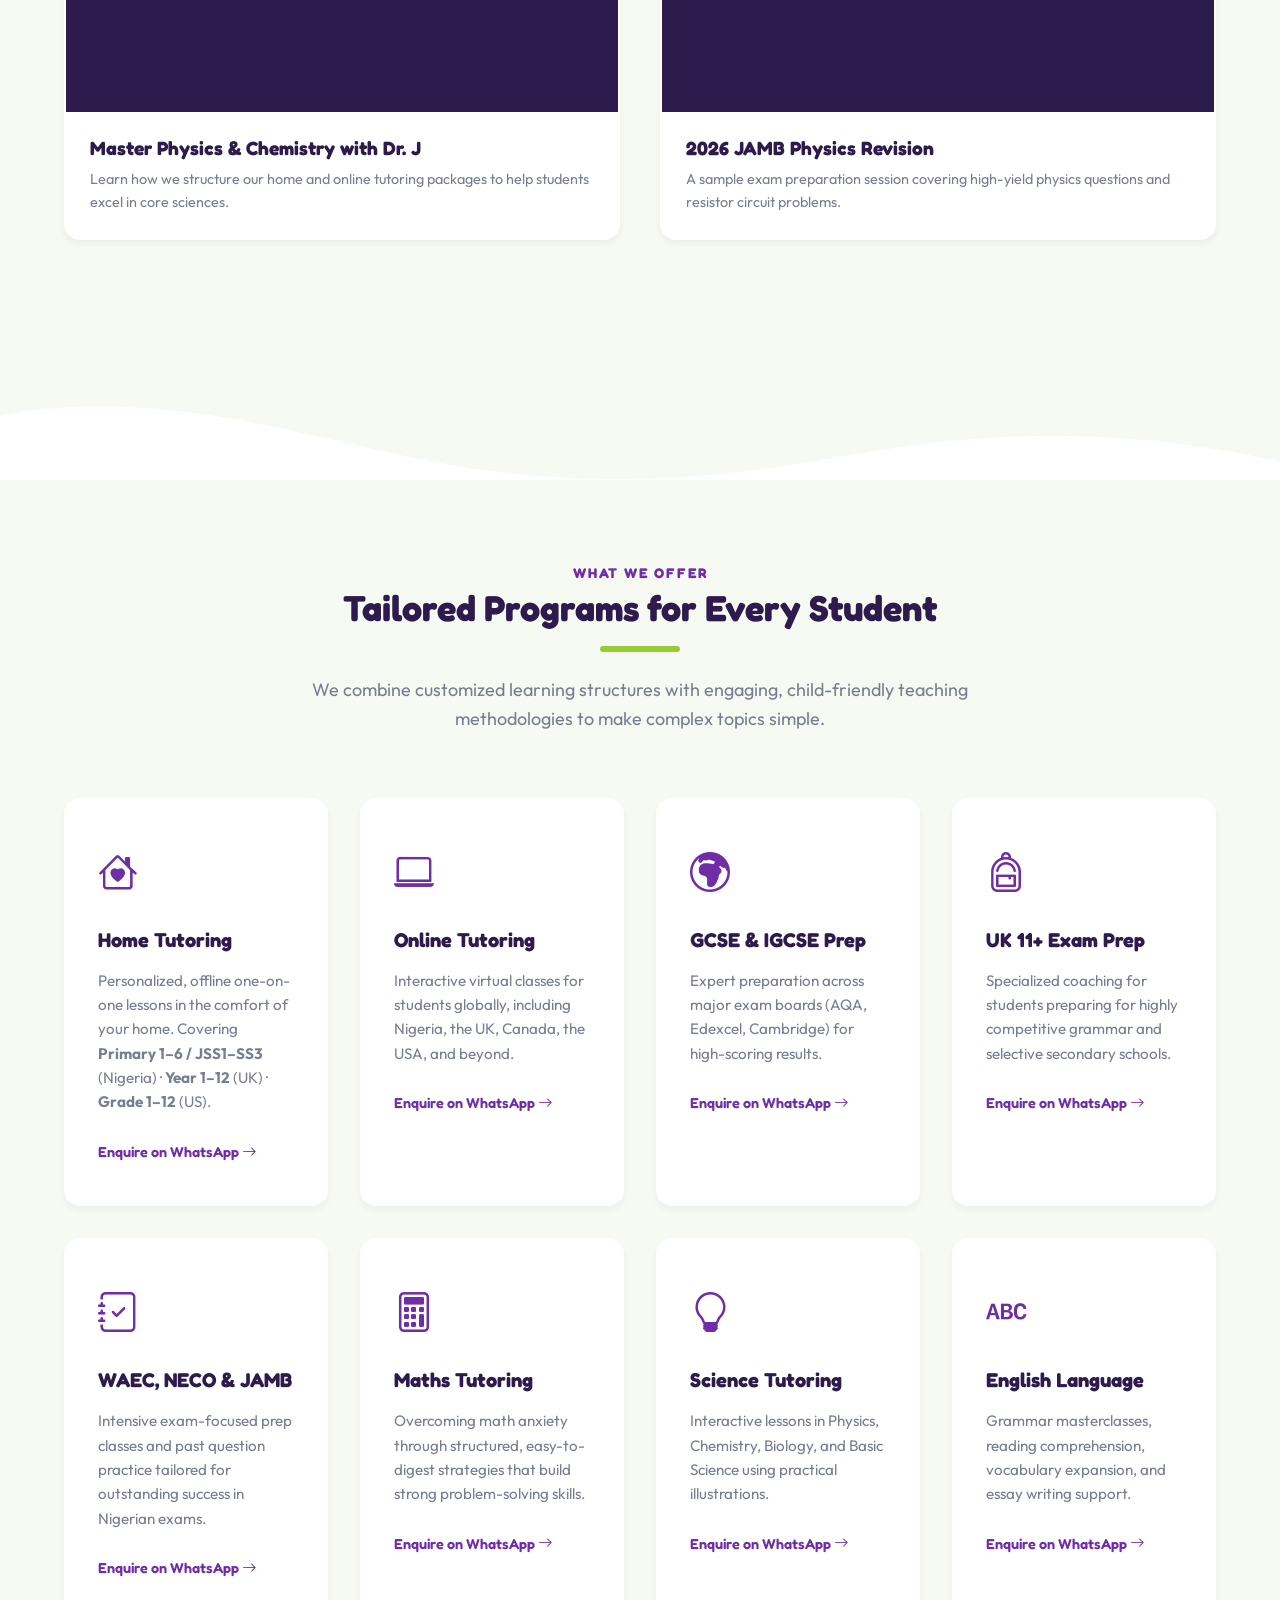
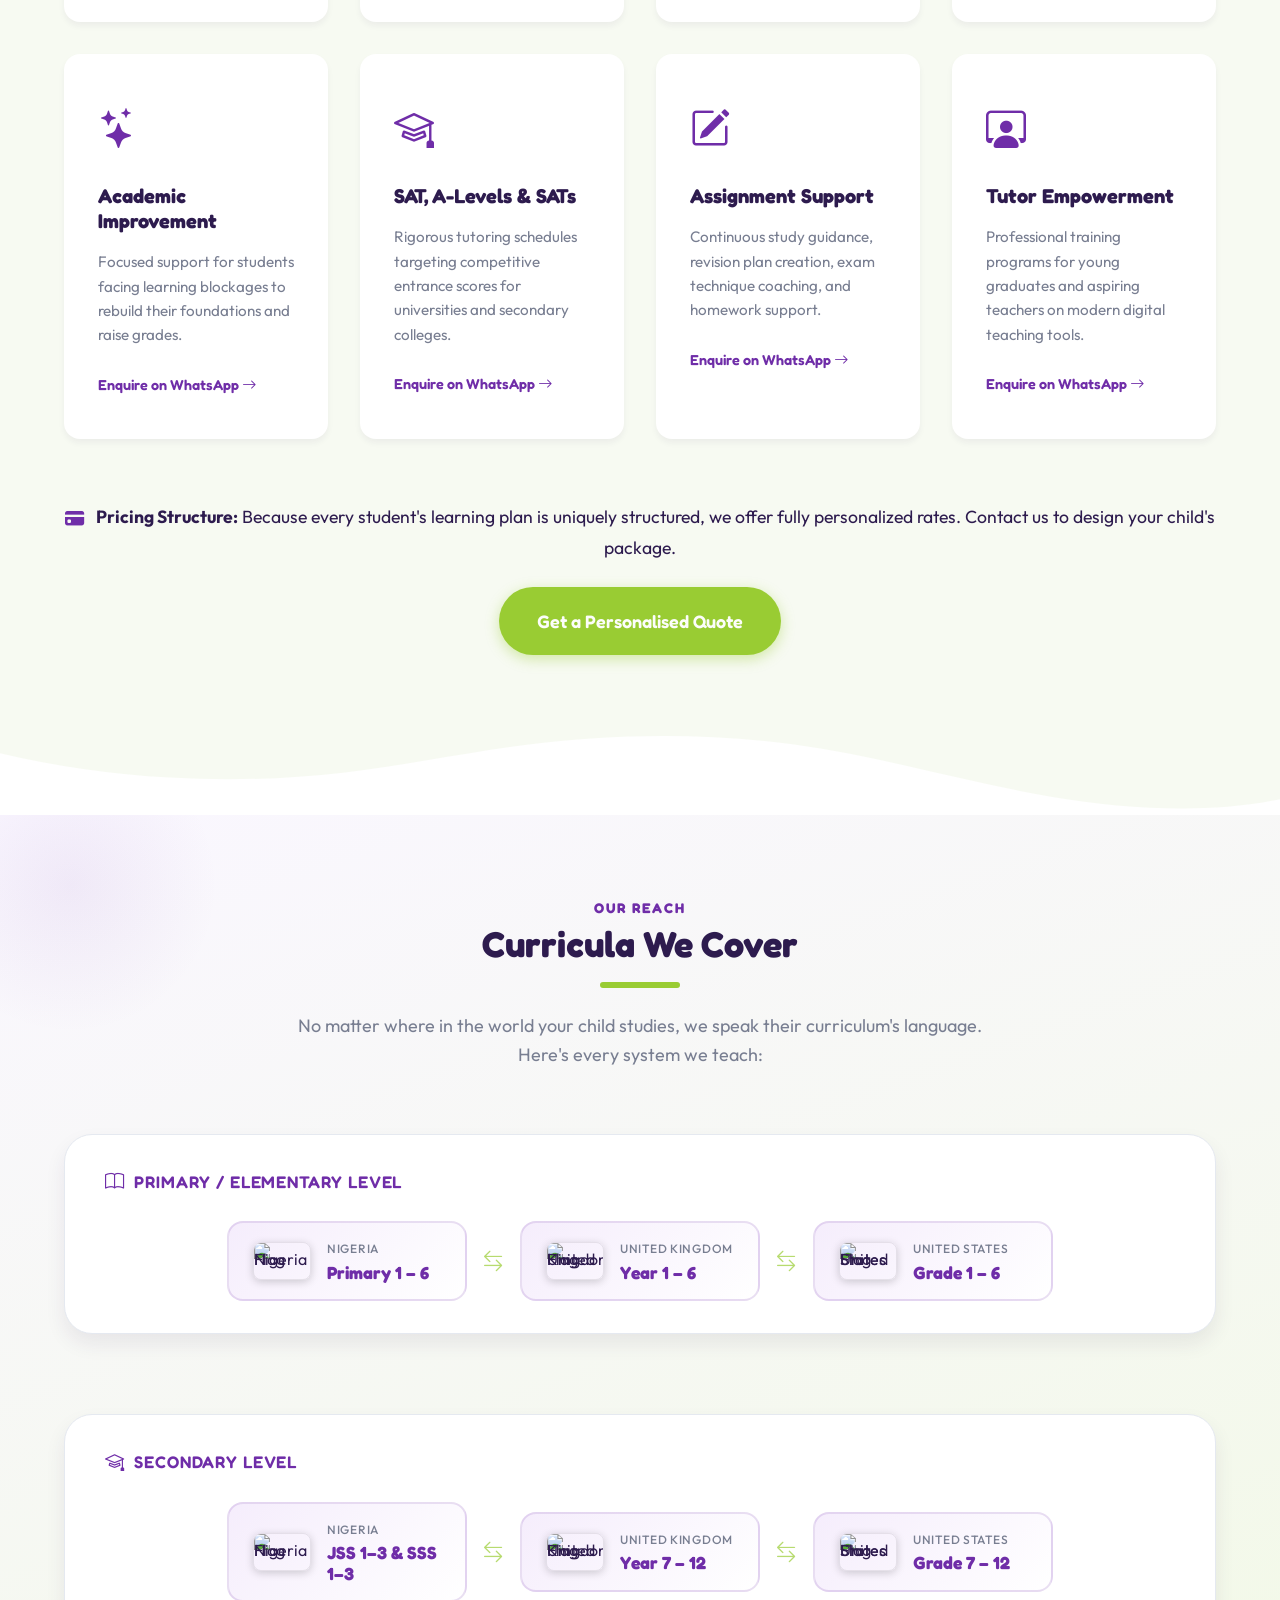
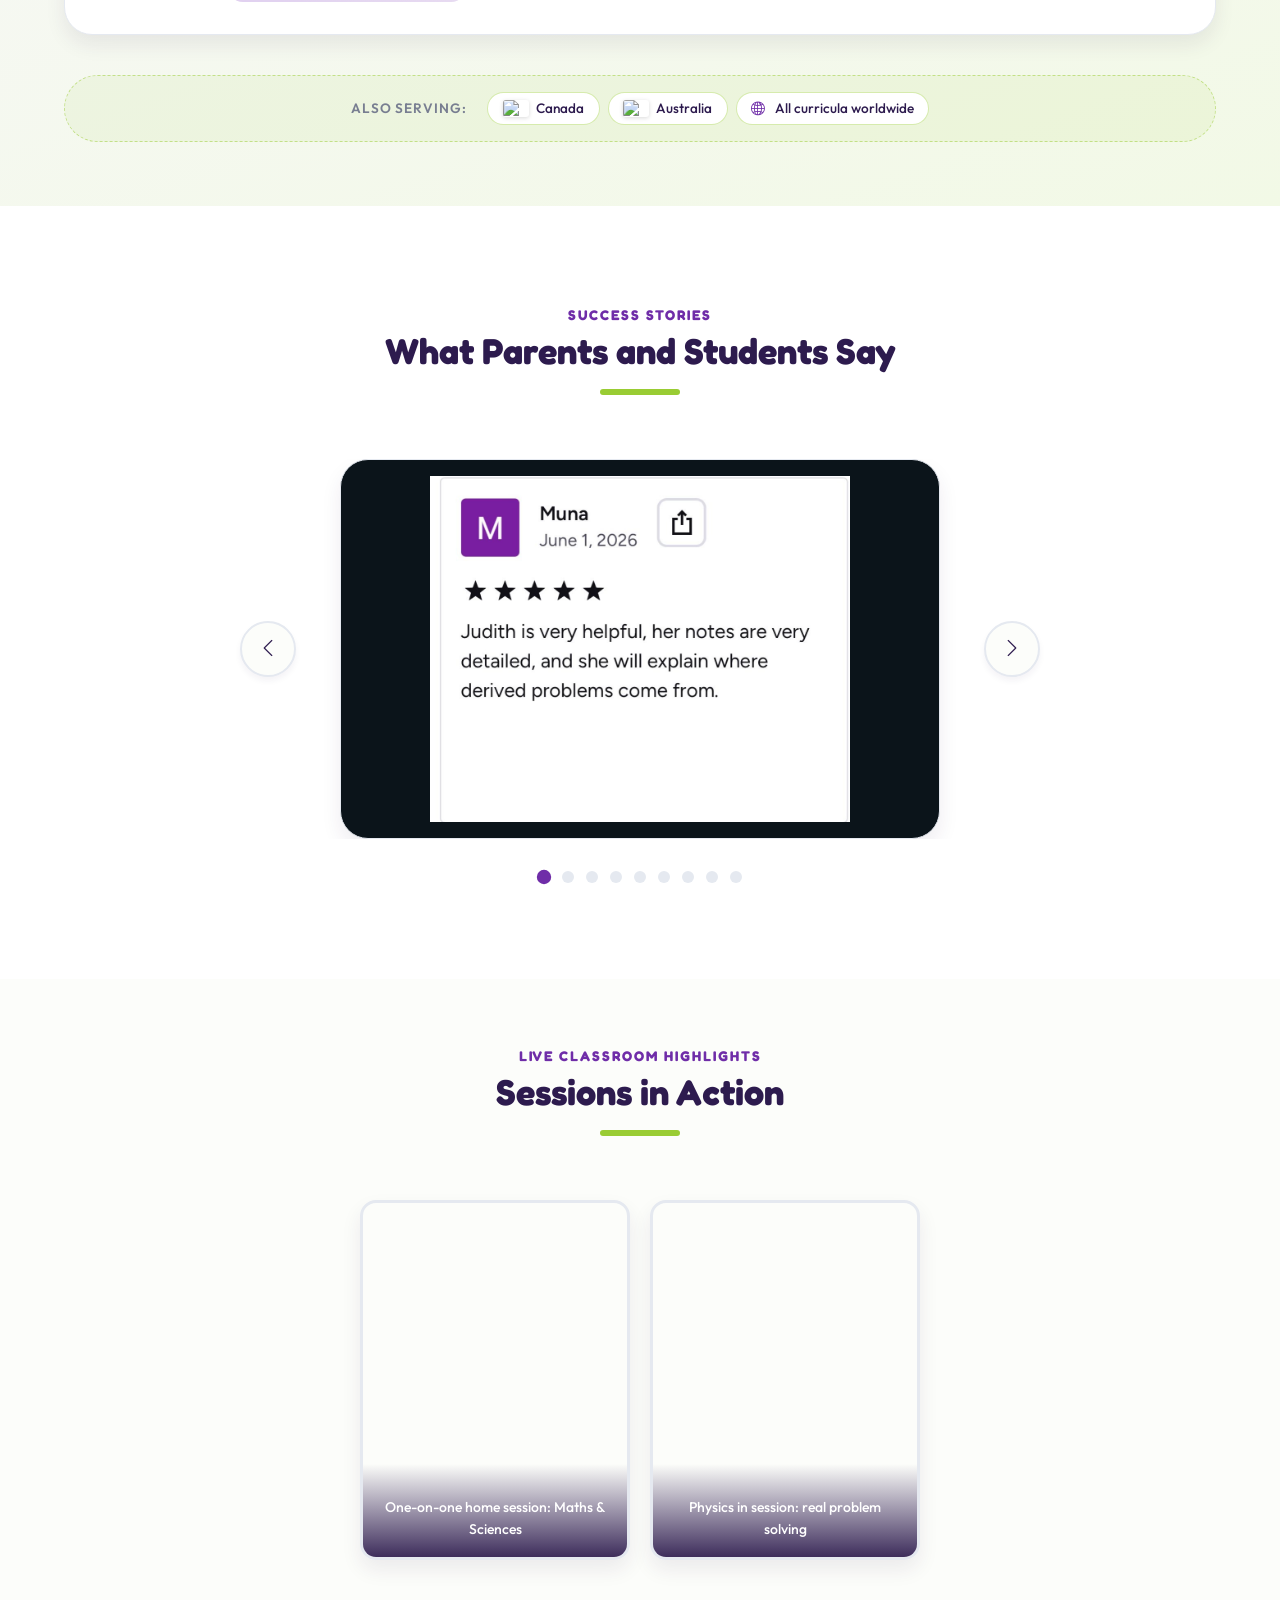
==== commit 64824226: "feat: add 1st anniversary video and update video gallery arrangement" ====
--- a/index.html
+++ b/index.html
@@ -847,7 +847,29 @@
                 </div>
 
                 <div class="video-grid">
-                    <!-- Video Card 1 -->
+                    <!-- Video Card 1: 1st Anniversary Video -->
+                    <div class="video-card">
+                        <div class="video-embed-container">
+                            <iframe src="https://www.youtube.com/embed/uyQIpDffz7Q" title="From 0 to 50+ Students Across 7 Nations in 1 Year (Dr. J Tutors Story)" allow="accelerometer; autoplay; clipboard-write; encrypted-media; gyroscope; picture-in-picture" allowfullscreen></iframe>
+                        </div>
+                        <div class="video-info">
+                            <h3>From 0 to 50+ Students Across 7 Nations in 1 Year (Dr. J Tutors Story)</h3>
+                            <p>Celebrating our 1st anniversary: how Dr. J Tutors grew from 0 to 50+ students across 7 nations, inspiring academic excellence worldwide.</p>
+                        </div>
+                    </div>
+
+                    <!-- Video Card 2: Exam Season Guidance -->
+                    <div class="video-card">
+                        <div class="video-embed-container">
+                            <iframe src="https://www.youtube.com/embed/qAAoy0iKtTA" title="What Every Parent Wishes They Knew Before Every Exam Season" allow="accelerometer; autoplay; clipboard-write; encrypted-media; gyroscope; picture-in-picture" allowfullscreen></iframe>
+                        </div>
+                        <div class="video-info">
+                            <h3>What Every Parent Wishes They Knew Before Exam Season</h3>
+                            <p>Essential guidance and insights for parents preparing students for IGCSE, GCSE, NECO, JAMB, and A Level examinations.</p>
+                        </div>
+                    </div>
+
+                    <!-- Video Card 3: Master Sciences with Dr. J -->
                     <div class="video-card">
                         <div class="video-embed-container">
                             <iframe src="https://www.youtube.com/embed/zZyBdjsbLK0" title="Master Physics &amp; Chemistry with Dr. J" allow="accelerometer; autoplay; clipboard-write; encrypted-media; gyroscope; picture-in-picture" allowfullscreen></iframe>
@@ -858,7 +880,7 @@
                         </div>
                     </div>
 
-                    <!-- Video Card 2 -->
+                    <!-- Video Card 4: 2026 JAMB Physics Revision -->
                     <div class="video-card">
                         <div class="video-embed-container">
                             <iframe src="https://www.youtube.com/embed/sMig4C_TU40" title="2026 JAMB Physics Revision" allow="accelerometer; autoplay; clipboard-write; encrypted-media; gyroscope; picture-in-picture" allowfullscreen></iframe>
@@ -866,17 +888,6 @@
                         <div class="video-info">
                             <h3>2026 JAMB Physics Revision</h3>
                             <p>A sample exam preparation session covering high-yield physics questions and resistor circuit problems.</p>
-                        </div>
-                    </div>
-
-                    <!-- Video Card 3 -->
-                    <div class="video-card">
-                        <div class="video-embed-container">
-                            <iframe src="https://www.youtube.com/embed/qAAoy0iKtTA" title="What Every Parent Wishes They Knew Before Every Exam Season" allow="accelerometer; autoplay; clipboard-write; encrypted-media; gyroscope; picture-in-picture" allowfullscreen></iframe>
-                        </div>
-                        <div class="video-info">
-                            <h3>What Every Parent Wishes They Knew Before Exam Season</h3>
-                            <p>Essential guidance and insights for parents preparing students for IGCSE, GCSE, NECO, JAMB, and A Level examinations.</p>
                         </div>
                     </div>
                 </div>
--- a/style.css
+++ b/style.css
@@ -1172,9 +1172,16 @@
 
 .video-grid {
     display: grid;
-    grid-template-columns: repeat(auto-fit, minmax(320px, 1fr));
-    gap: 3rem;
+    grid-template-columns: repeat(2, 1fr);
+    gap: 2.5rem;
     margin-bottom: 4rem;
+}
+
+@media (max-width: 768px) {
+    .video-grid {
+        grid-template-columns: 1fr;
+        gap: 2rem;
+    }
 }
 
 .video-card {
@@ -1184,6 +1191,9 @@
     overflow: hidden;
     border: 2px solid transparent;
     transition: all var(--transition-normal);
+    display: flex;
+    flex-direction: column;
+    height: 100%;
 }
 
 .video-card:hover {
@@ -1263,6 +1273,9 @@
 
 .video-info {
     padding: 1.5rem;
+    display: flex;
+    flex-direction: column;
+    flex-grow: 1;
 }
 
 .video-info h3 {
@@ -2174,11 +2187,6 @@
         font-size: 0.72rem;
     }
 
-    /* Video grid single column on mobile */
-    .video-grid {
-        grid-template-columns: 1fr;
-        gap: 2rem;
-    }
 
     /* Tracker section padding reduction */
     .tracker-section {
